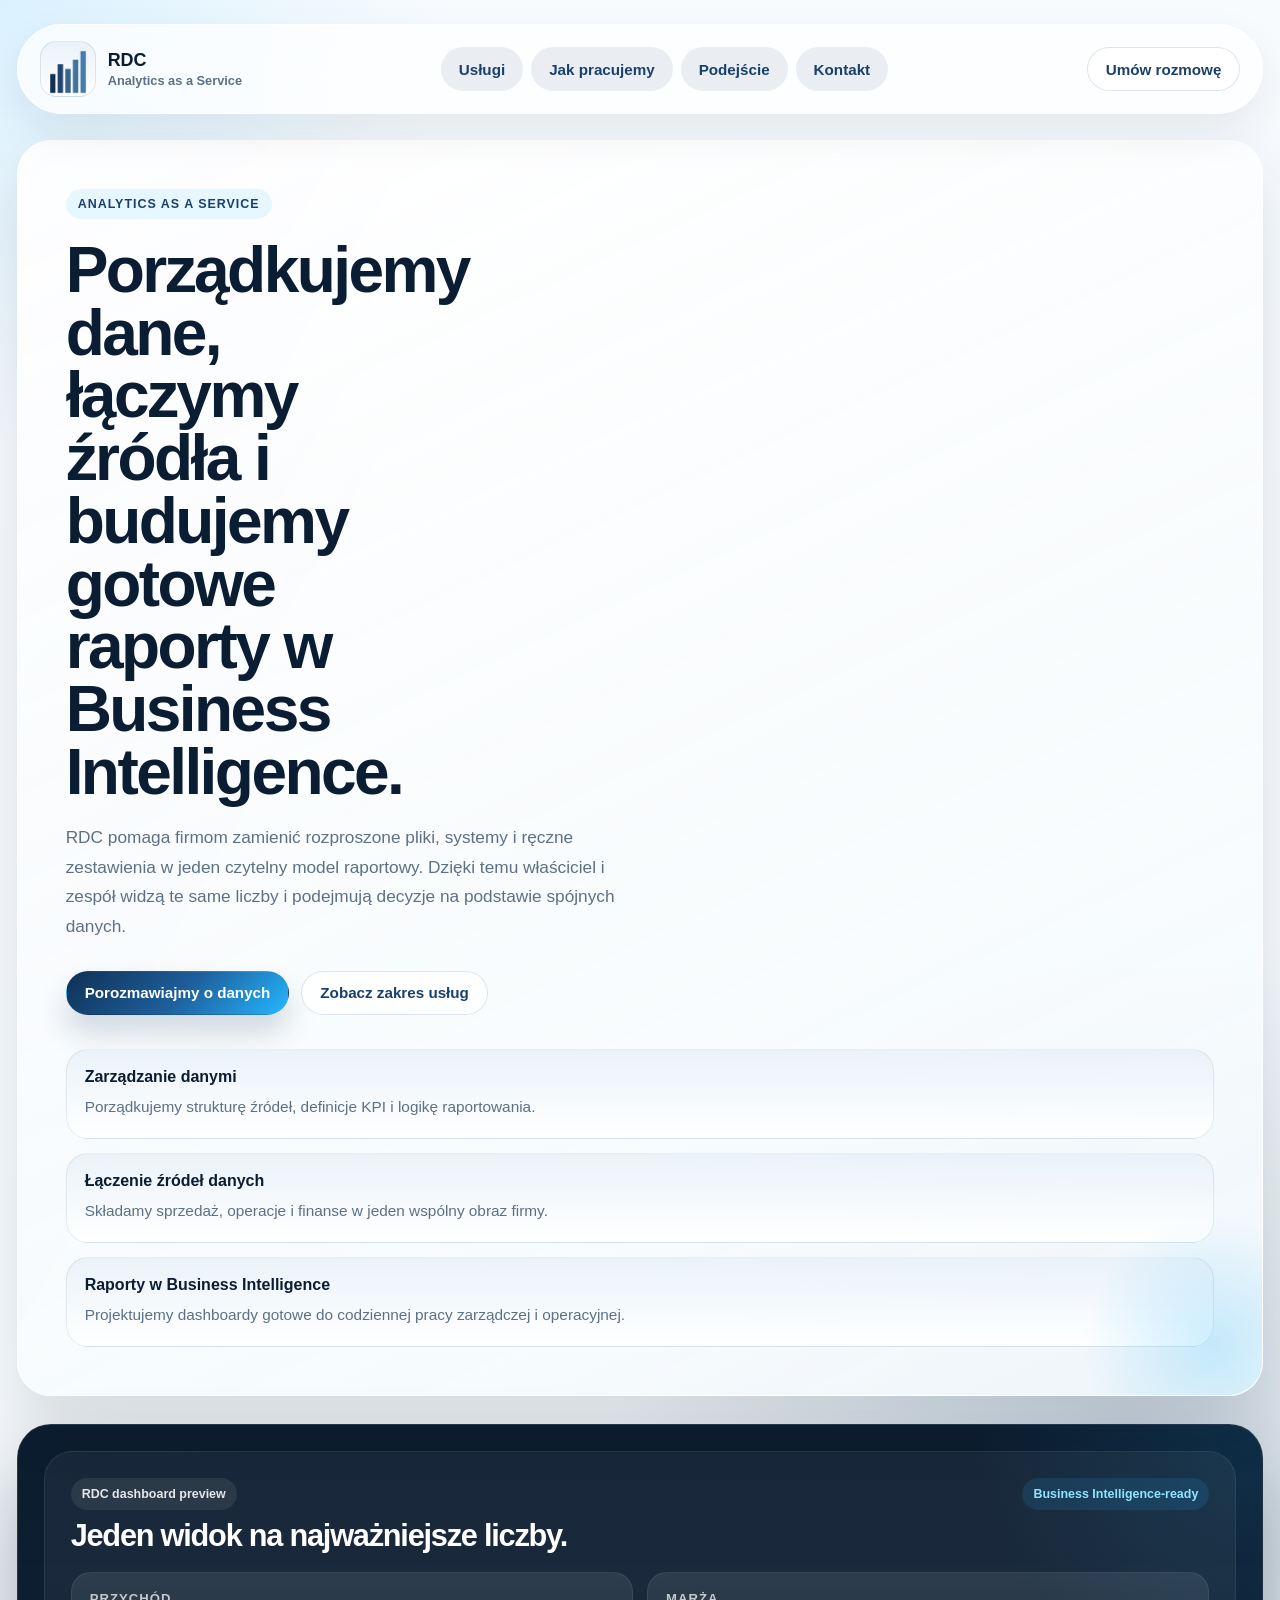
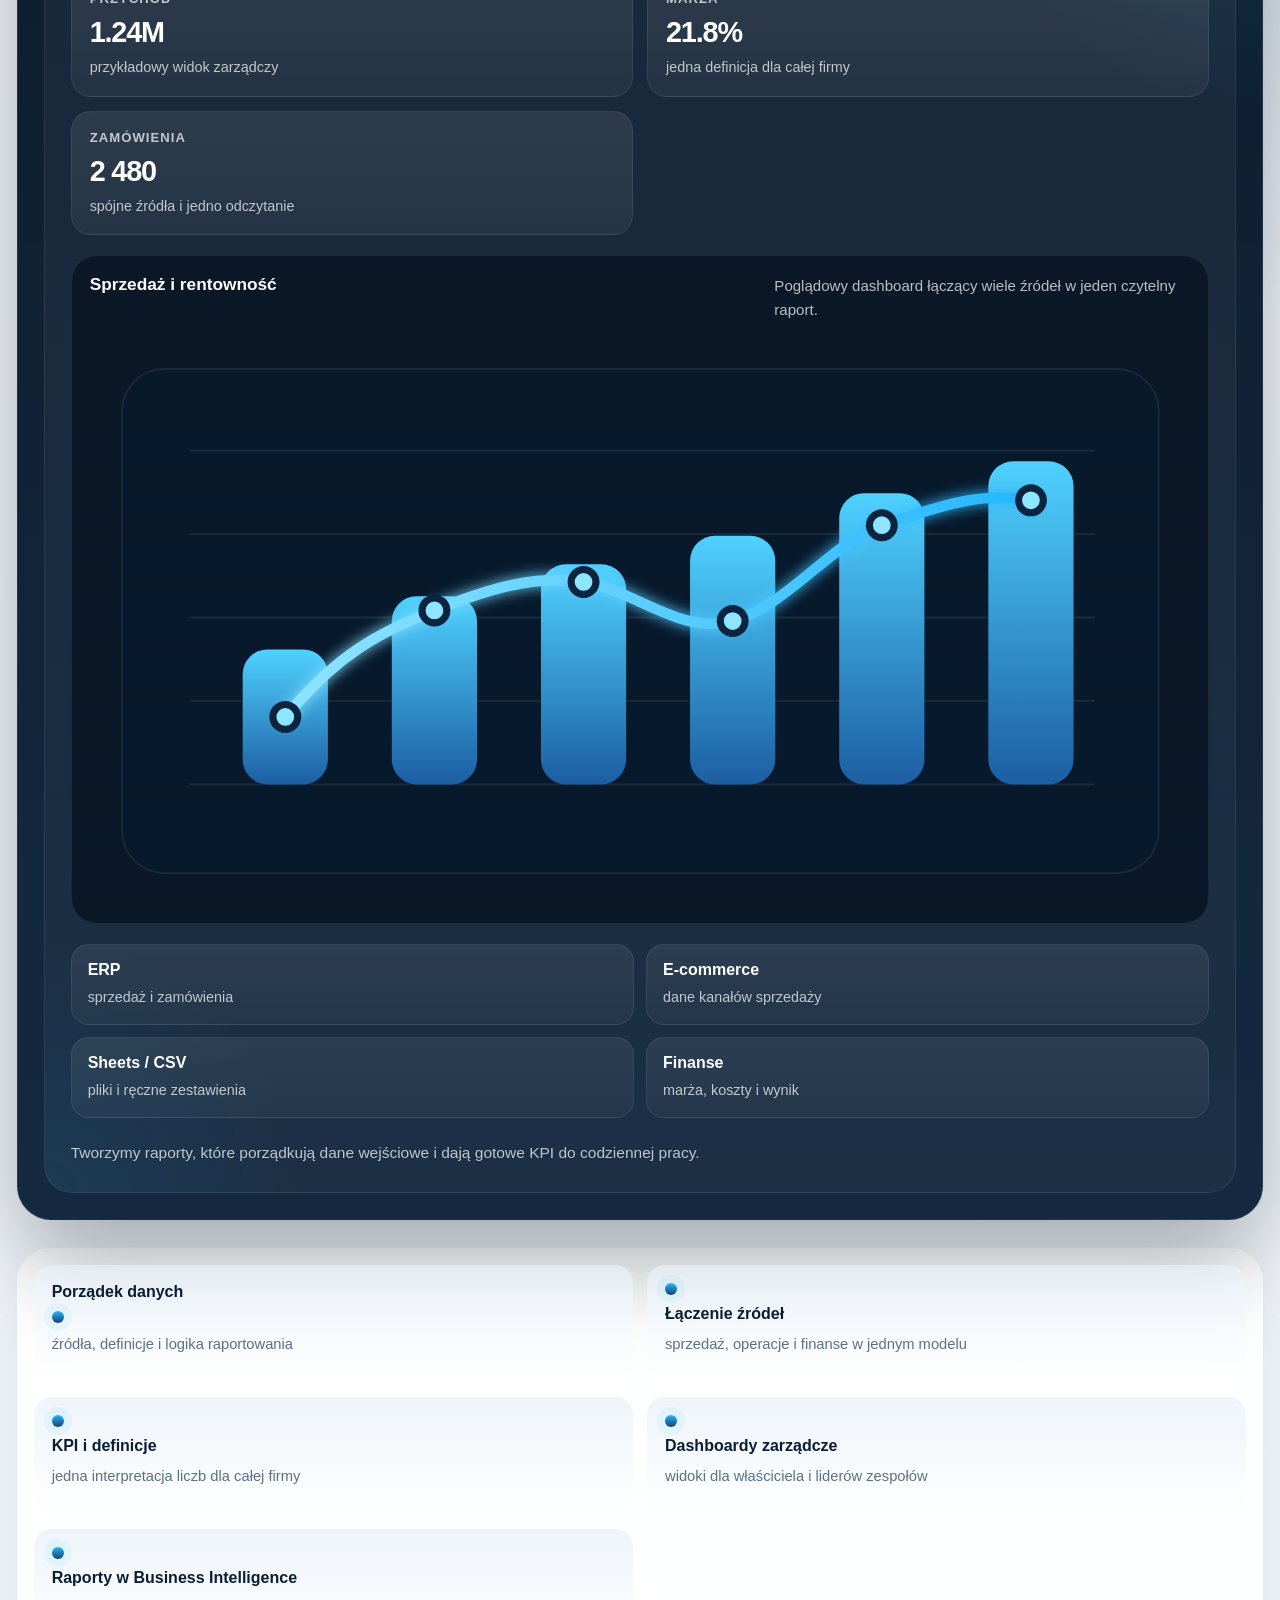
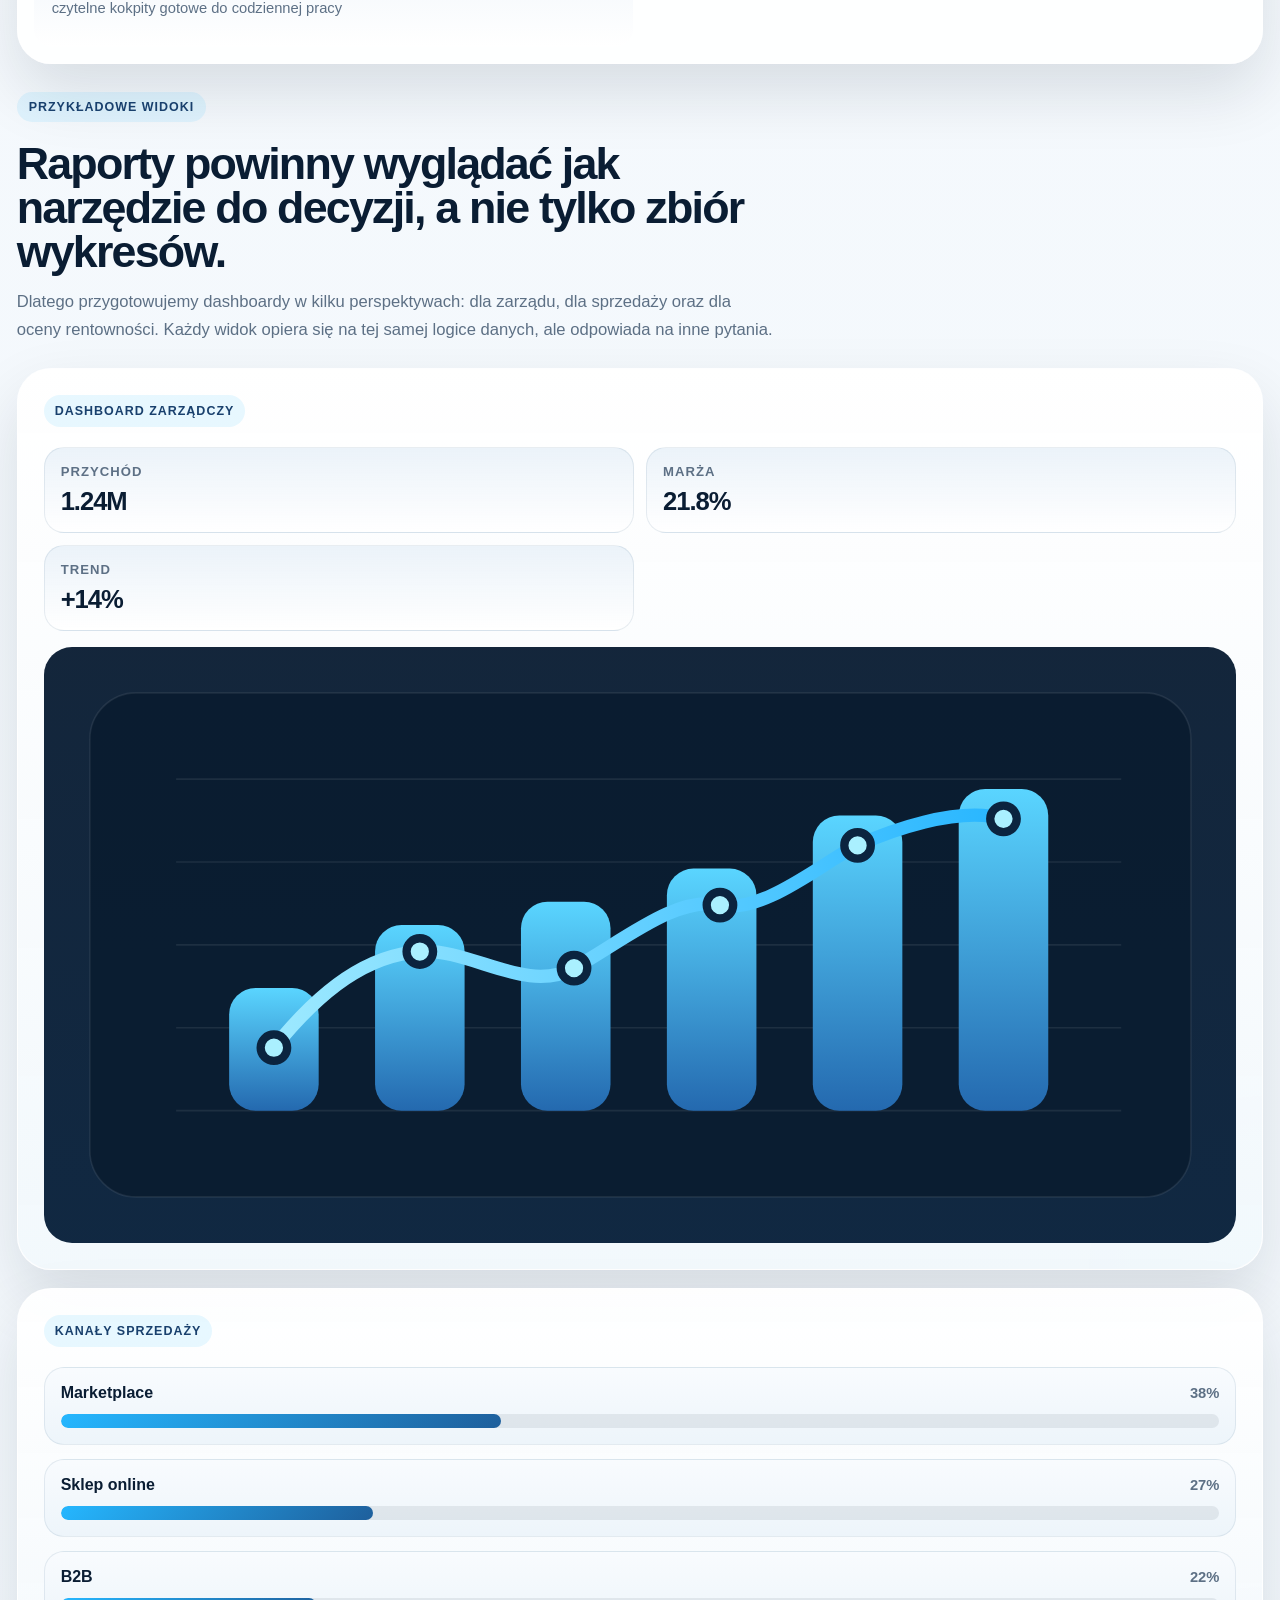
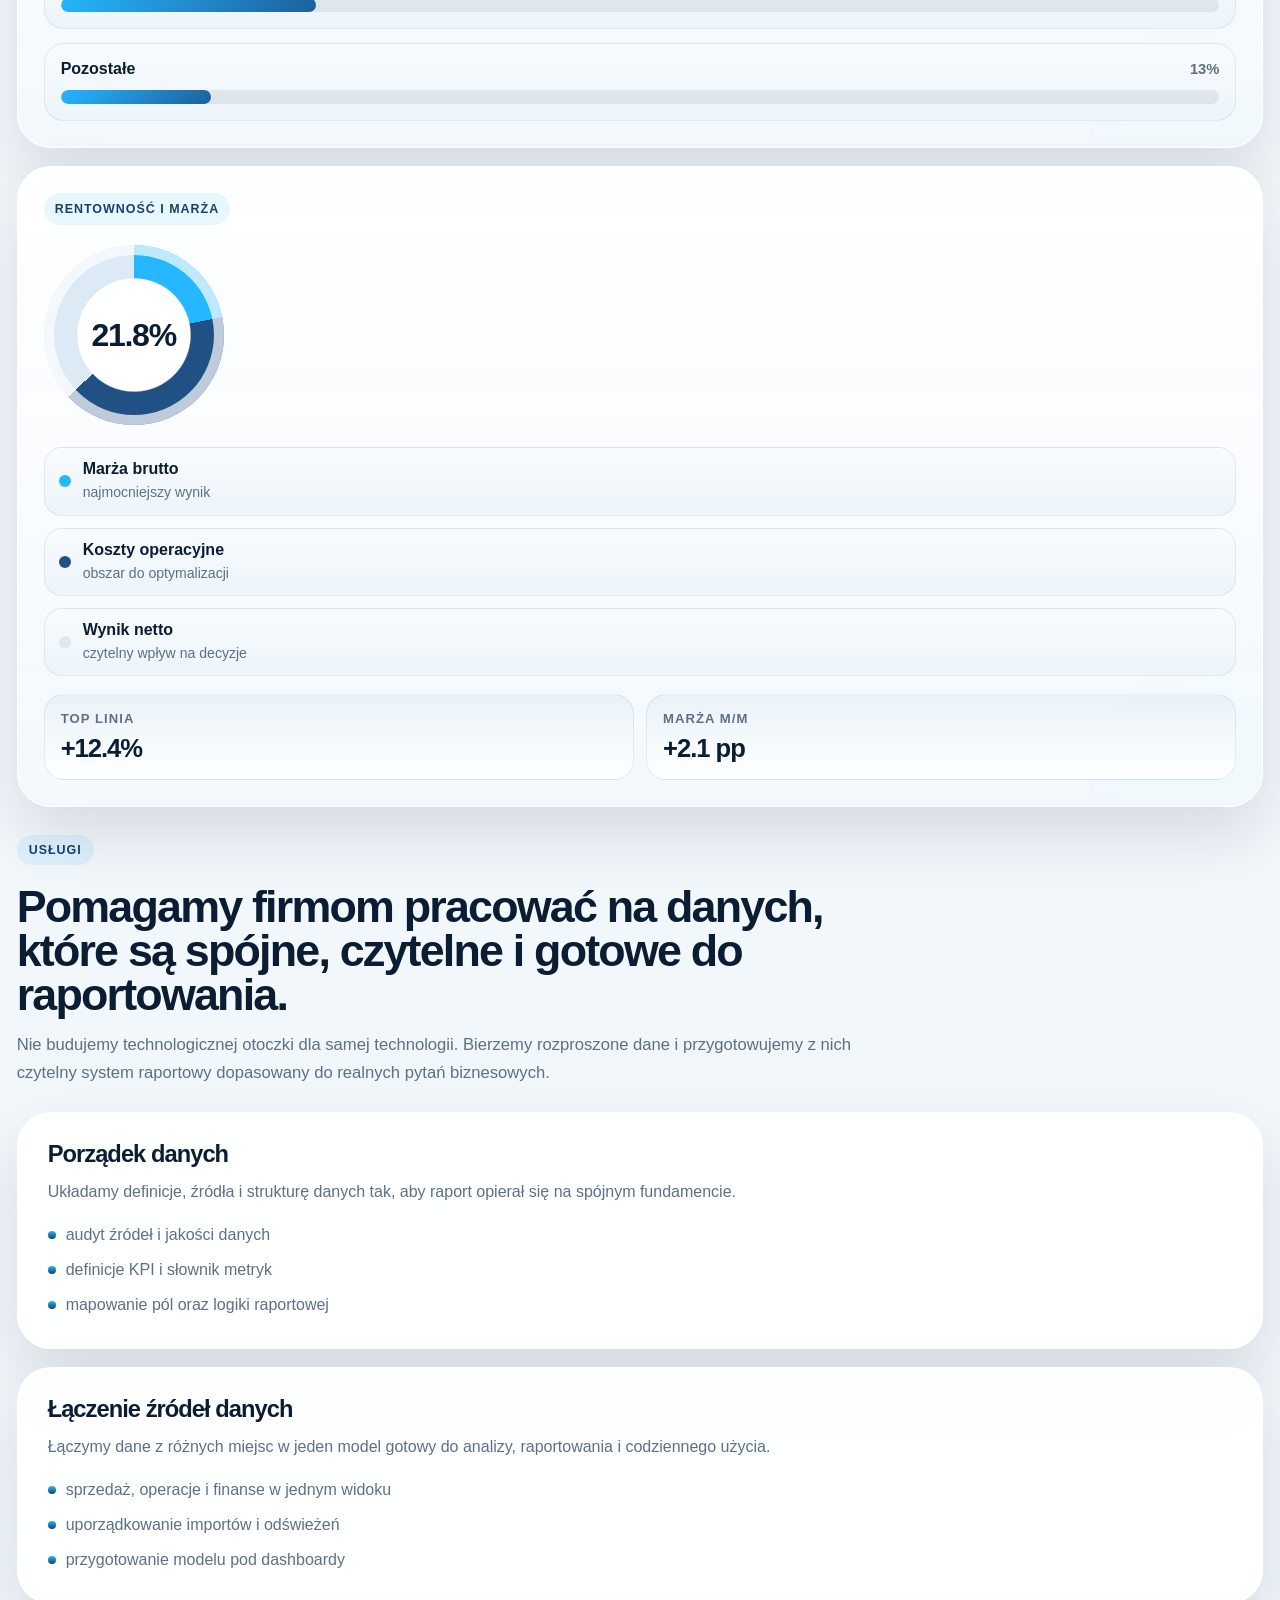
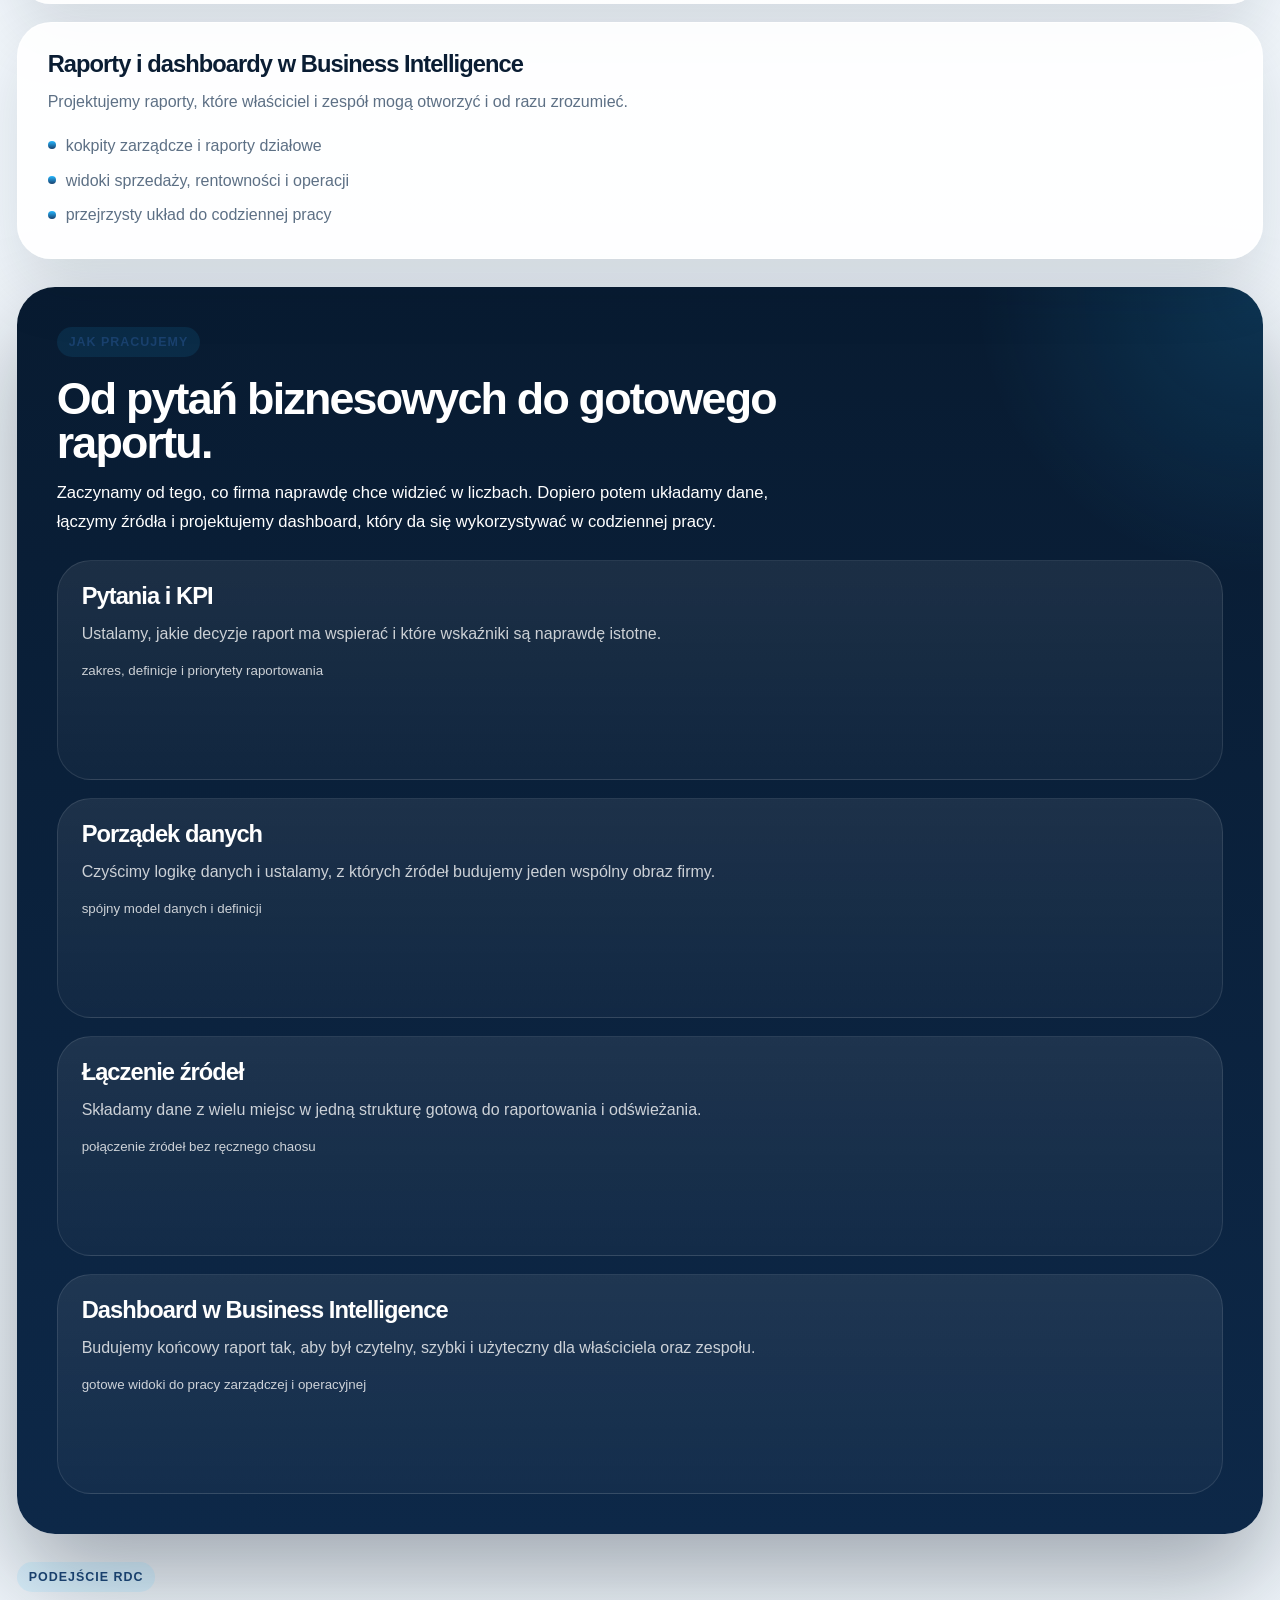
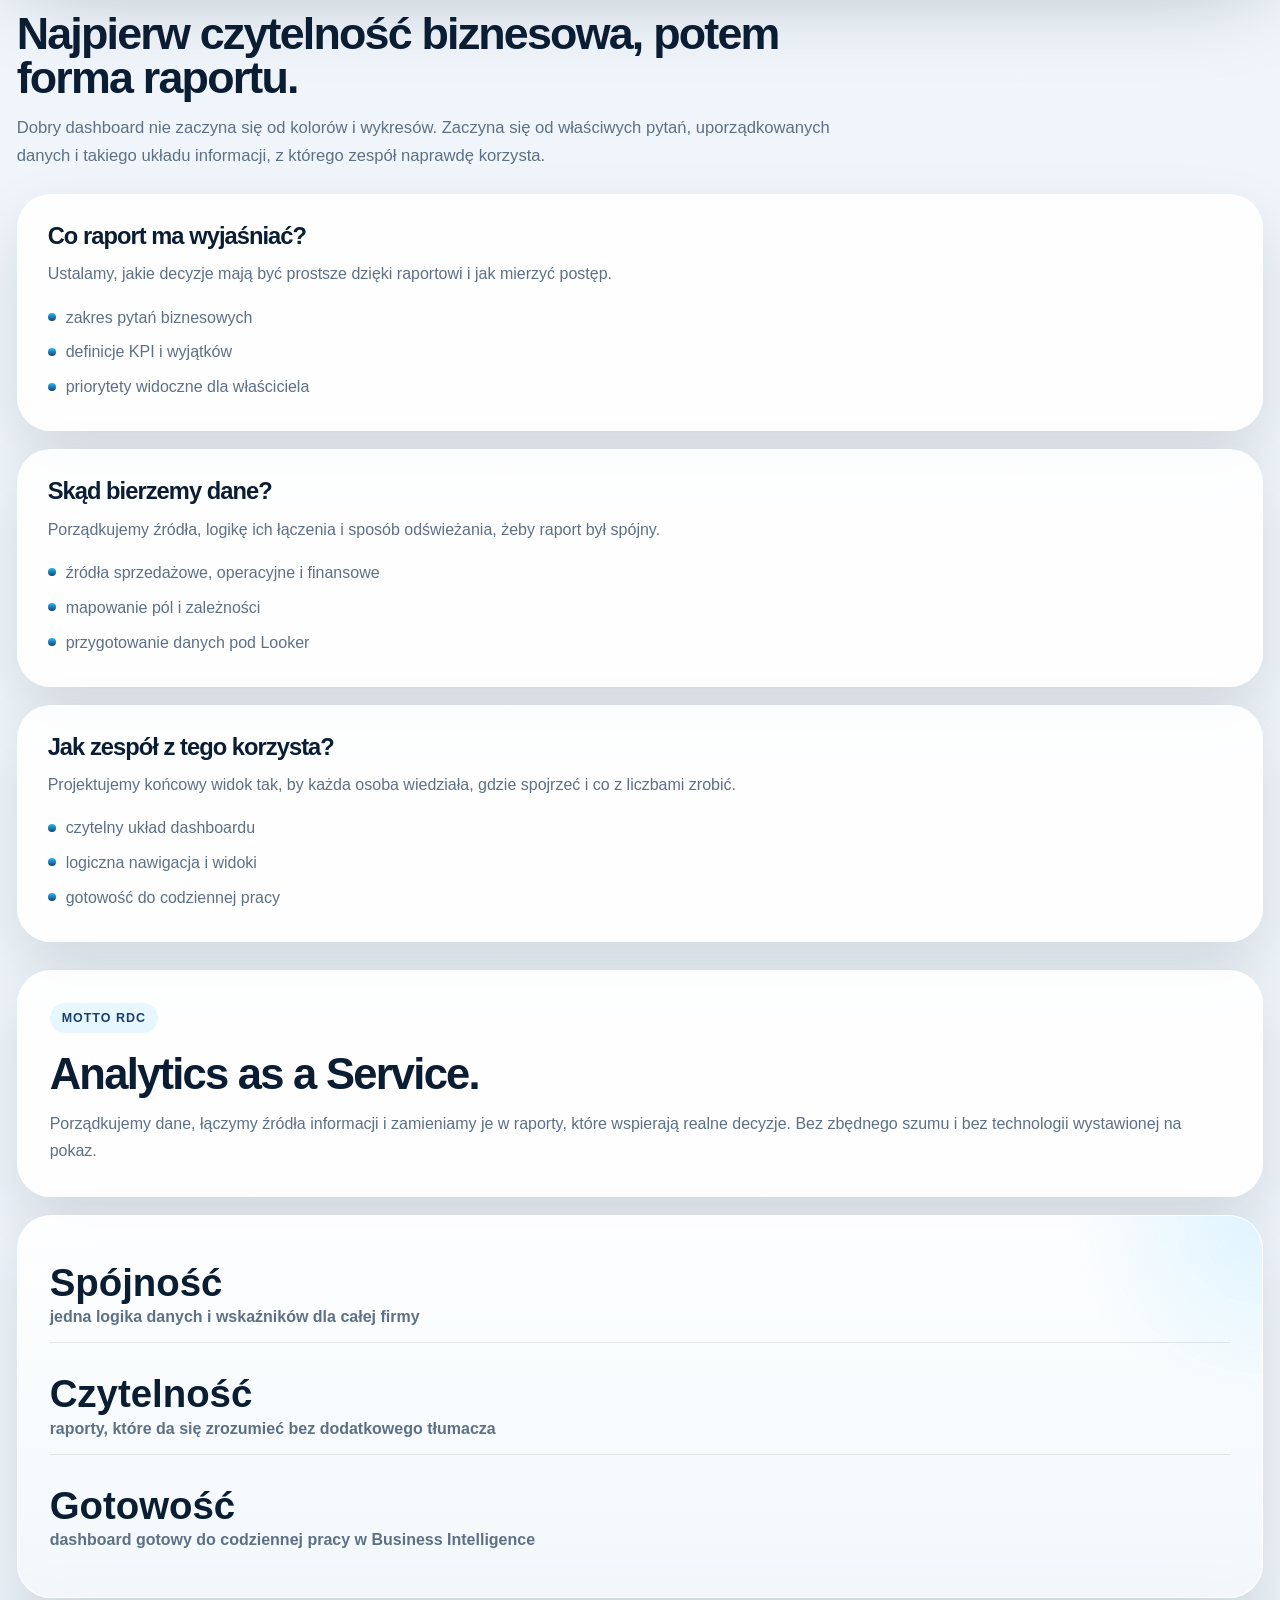
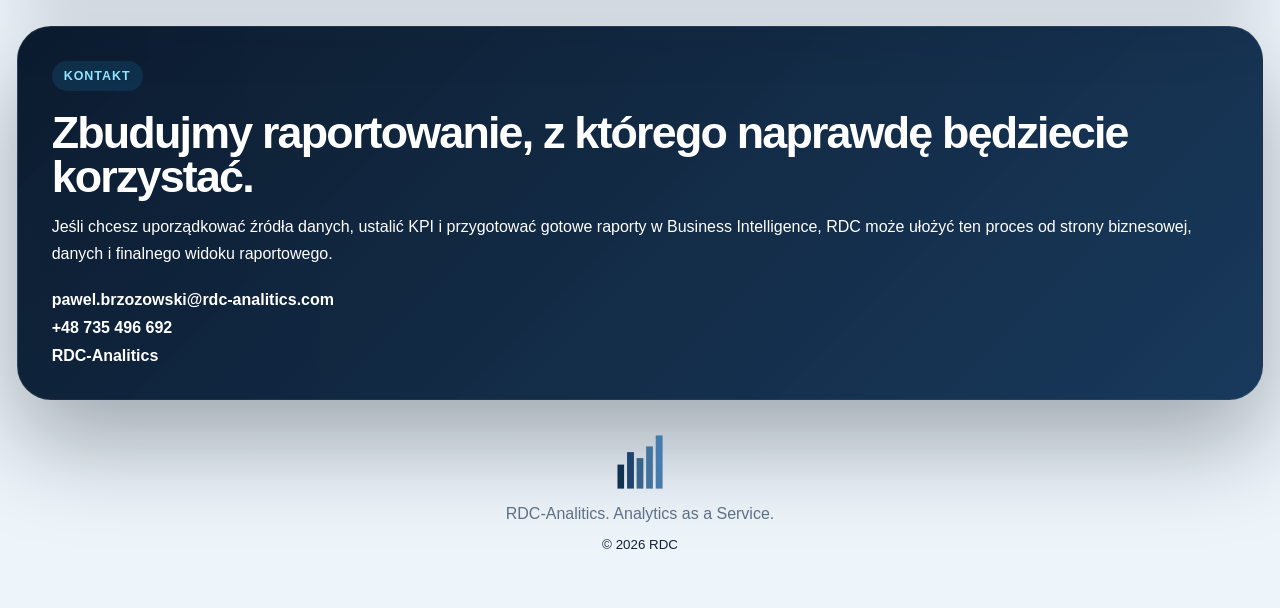
==== index.html @ f051c45c "Update index.html" ====
<!DOCTYPE html>
<html lang="pl">
<head>
  <meta charset="utf-8">
  <meta name="viewport" content="width=device-width, initial-scale=1">
  <title>RDC | Analytics as a Service</title>
  <meta name="description" content="RDC pomaga porządkować dane, łączyć źródła informacji i budować gotowe raporty w Business Intelligence.">
  <link rel="stylesheet" href="assets/styles.css">
</head>
<body>
  <div class="site-shell">
    <header class="topbar">
      <a class="brand" href="#start" aria-label="RDC">
        <span class="brand-mark">
          <img src="assets/rdc-analitics-logo-mark.png" alt="RDC">
        </span>
        <span class="brand-copy">
          <strong>RDC</strong>
          <small>Analytics as a Service</small>
        </span>
      </a>

      <nav class="nav">
        <a href="#uslugi">Usługi</a>
        <a href="#jak-pracujemy">Jak pracujemy</a>
        <a href="#podejscie">Podejście</a>
        <a href="#kontakt">Kontakt</a>
      </nav>

      <a class="button ghost desktop-only" href="mailto:pawel.brzozowski@rdc-analitics.com">Umów rozmowę</a>
    </header>

    <main>
      <section class="hero" id="start">
        <div class="hero-copy">
          <span class="eyebrow">Analytics as a Service</span>
          <h1>Porządkujemy dane, łączymy źródła i budujemy gotowe raporty w Business Intelligence.</h1>
          <p class="hero-lead">
            RDC pomaga firmom zamienić rozproszone pliki, systemy i ręczne zestawienia w jeden czytelny model
            raportowy. Dzięki temu właściciel i zespół widzą te same liczby i podejmują decyzje na podstawie
            spójnych danych.
          </p>

          <div class="hero-actions">
            <a class="button" href="#kontakt">Porozmawiajmy o danych</a>
            <a class="button secondary" href="#uslugi">Zobacz zakres usług</a>
          </div>

          <div class="hero-points">
            <article>
              <strong>Zarządzanie danymi</strong>
              <p>Porządkujemy strukturę źródeł, definicje KPI i logikę raportowania.</p>
            </article>
            <article>
              <strong>Łączenie źródeł danych</strong>
              <p>Składamy sprzedaż, operacje i finanse w jeden wspólny obraz firmy.</p>
            </article>
            <article>
              <strong>Raporty w Business Intelligence</strong>
              <p>Projektujemy dashboardy gotowe do codziennej pracy zarządczej i operacyjnej.</p>
            </article>
          </div>
        </div>

        <aside class="hero-visual" aria-label="Przykładowy dashboard RDC">
          <div class="visual-card">
            <div class="visual-dashboard">
              <div class="dashboard-head">
                <div class="dashboard-title-group">
                  <span class="panel-kicker">RDC dashboard preview</span>
                  <h2>Jeden widok na najważniejsze liczby.</h2>
                </div>
                <span class="panel-status">Business Intelligence-ready</span>
              </div>

              <div class="dashboard-kpis">
                <article class="kpi-card">
                  <span class="kpi-label">Przychód</span>
                  <strong>1.24M</strong>
                  <small>przykładowy widok zarządczy</small>
                </article>
                <article class="kpi-card">
                  <span class="kpi-label">Marża</span>
                  <strong>21.8%</strong>
                  <small>jedna definicja dla całej firmy</small>
                </article>
                <article class="kpi-card">
                  <span class="kpi-label">Zamówienia</span>
                  <strong>2 480</strong>
                  <small>spójne źródła i jedno odczytanie</small>
                </article>
              </div>

              <div class="chart-frame">
                <div class="chart-copy">
                  <strong>Sprzedaż i rentowność</strong>
                  <span>Poglądowy dashboard łączący wiele źródeł w jeden czytelny raport.</span>
                </div>

                <svg class="chart-svg" viewBox="0 0 620 320" role="img" aria-label="Przykładowy wykres trendu i wartości miesięcznych">
                  <defs>
                    <linearGradient id="barGradient" x1="0%" y1="0%" x2="0%" y2="100%">
                      <stop offset="0%" stop-color="#4fd1ff"></stop>
                      <stop offset="100%" stop-color="#1c5ea2"></stop>
                    </linearGradient>
                    <linearGradient id="lineGradient" x1="0%" y1="0%" x2="100%" y2="0%">
                      <stop offset="0%" stop-color="#8fe4ff"></stop>
                      <stop offset="100%" stop-color="#25b7ff"></stop>
                    </linearGradient>
                    <filter id="lineGlow">
                      <feGaussianBlur stdDeviation="4" result="blur"></feGaussianBlur>
                      <feMerge>
                        <feMergeNode in="blur"></feMergeNode>
                        <feMergeNode in="SourceGraphic"></feMergeNode>
                      </feMerge>
                    </filter>
                  </defs>

                  <rect x="18" y="18" width="584" height="284" rx="24" fill="rgba(7,26,46,0.66)" stroke="rgba(255,255,255,0.08)"></rect>

                  <g stroke="rgba(255,255,255,0.08)" stroke-width="1">
                    <line x1="56" y1="252" x2="566" y2="252"></line>
                    <line x1="56" y1="205" x2="566" y2="205"></line>
                    <line x1="56" y1="158" x2="566" y2="158"></line>
                    <line x1="56" y1="111" x2="566" y2="111"></line>
                    <line x1="56" y1="64" x2="566" y2="64"></line>
                  </g>

                  <g fill="url(#barGradient)">
                    <rect x="86" y="176" width="48" height="76" rx="14"></rect>
                    <rect x="170" y="146" width="48" height="106" rx="14"></rect>
                    <rect x="254" y="128" width="48" height="124" rx="14"></rect>
                    <rect x="338" y="112" width="48" height="140" rx="14"></rect>
                    <rect x="422" y="88" width="48" height="164" rx="14"></rect>
                    <rect x="506" y="70" width="48" height="182" rx="14"></rect>
                  </g>

                  <path
                    d="M110 214 C140 178, 164 166, 194 154 S250 134, 278 138 S332 168, 362 160 S420 114, 446 106 S500 86, 530 92"
                    fill="none"
                    stroke="url(#lineGradient)"
                    stroke-width="6"
                    stroke-linecap="round"
                    stroke-linejoin="round"
                    filter="url(#lineGlow)"
                  ></path>

                  <g fill="#8fe4ff" stroke="#0b243f" stroke-width="4">
                    <circle cx="110" cy="214" r="7"></circle>
                    <circle cx="194" cy="154" r="7"></circle>
                    <circle cx="278" cy="138" r="7"></circle>
                    <circle cx="362" cy="160" r="7"></circle>
                    <circle cx="446" cy="106" r="7"></circle>
                    <circle cx="530" cy="92" r="7"></circle>
                  </g>
                </svg>
              </div>

              <div class="source-grid">
                <article class="source-card">
                  <strong>ERP</strong>
                  <span>sprzedaż i zamówienia</span>
                </article>
                <article class="source-card">
                  <strong>E-commerce</strong>
                  <span>dane kanałów sprzedaży</span>
                </article>
                <article class="source-card">
                  <strong>Sheets / CSV</strong>
                  <span>pliki i ręczne zestawienia</span>
                </article>
                <article class="source-card">
                  <strong>Finanse</strong>
                  <span>marża, koszty i wynik</span>
                </article>
              </div>

              <p class="dashboard-note">
                Tworzymy raporty, które porządkują dane wejściowe i dają gotowe KPI do codziennej pracy.
              </p>
            </div>
          </div>
        </aside>
      </section>

      <section class="section trust-strip" aria-label="Obszary działania">
        <article class="strip-item">
          <strong>Porządek danych</strong>
          <span class="strip-badge"></span>
          <small>źródła, definicje i logika raportowania</small>
        </article>
        <article class="strip-item">
          <span class="strip-badge"></span>
          <strong>Łączenie źródeł</strong>
          <small>sprzedaż, operacje i finanse w jednym modelu</small>
        </article>
        <article class="strip-item">
          <span class="strip-badge"></span>
          <strong>KPI i definicje</strong>
          <small>jedna interpretacja liczb dla całej firmy</small>
        </article>
        <article class="strip-item">
          <span class="strip-badge"></span>
          <strong>Dashboardy zarządcze</strong>
          <small>widoki dla właściciela i liderów zespołów</small>
        </article>
        <article class="strip-item">
          <span class="strip-badge"></span>
          <strong>Raporty w Business Intelligence</strong>
          <small>czytelne kokpity gotowe do codziennej pracy</small>
        </article>
      </section>

      <section class="section showcase-section" aria-label="Przykładowe widoki dashboardów">
        <div class="section-heading narrow">
          <span class="eyebrow">Przykładowe widoki</span>
          <h2>Raporty powinny wyglądać jak narzędzie do decyzji, a nie tylko zbiór wykresów.</h2>
          <p>
            Dlatego przygotowujemy dashboardy w kilku perspektywach: dla zarządu, dla sprzedaży oraz dla oceny
            rentowności. Każdy widok opiera się na tej samej logice danych, ale odpowiada na inne pytania.
          </p>
        </div>

        <div class="showcase-grid">
          <article class="showcase-card showcase-card-large">
            <div class="showcase-topline">Dashboard zarządczy</div>
            <div class="showcase-metrics">
              <div class="mini-kpi">
                <span>Przychód</span>
                <strong>1.24M</strong>
              </div>
              <div class="mini-kpi">
                <span>Marża</span>
                <strong>21.8%</strong>
              </div>
              <div class="mini-kpi">
                <span>Trend</span>
                <strong>+14%</strong>
              </div>
            </div>

            <div class="showcase-chart">
              <svg class="showcase-svg" viewBox="0 0 700 340" role="img" aria-label="Przykładowy dashboard zarządczy z wykresem miesięcznym">
                <defs>
                  <linearGradient id="showcaseBarGradient" x1="0%" y1="0%" x2="0%" y2="100%">
                    <stop offset="0%" stop-color="#5ad5ff"></stop>
                    <stop offset="100%" stop-color="#2469af"></stop>
                  </linearGradient>
                  <linearGradient id="showcaseLineGradient" x1="0%" y1="0%" x2="100%" y2="0%">
                    <stop offset="0%" stop-color="#9de9ff"></stop>
                    <stop offset="100%" stop-color="#28b6ff"></stop>
                  </linearGradient>
                </defs>

                <rect x="18" y="18" width="664" height="304" rx="28" fill="rgba(8,26,45,0.78)" stroke="rgba(255,255,255,0.08)"></rect>

                <g stroke="rgba(255,255,255,0.08)" stroke-width="1">
                  <line x1="70" y1="270" x2="640" y2="270"></line>
                  <line x1="70" y1="220" x2="640" y2="220"></line>
                  <line x1="70" y1="170" x2="640" y2="170"></line>
                  <line x1="70" y1="120" x2="640" y2="120"></line>
                  <line x1="70" y1="70" x2="640" y2="70"></line>
                </g>

                <g fill="url(#showcaseBarGradient)">
                  <rect x="102" y="196" width="54" height="74" rx="16"></rect>
                  <rect x="190" y="158" width="54" height="112" rx="16"></rect>
                  <rect x="278" y="144" width="54" height="126" rx="16"></rect>
                  <rect x="366" y="124" width="54" height="146" rx="16"></rect>
                  <rect x="454" y="92" width="54" height="178" rx="16"></rect>
                  <rect x="542" y="76" width="54" height="194" rx="16"></rect>
                </g>

                <path
                  d="M129 232 C158 196, 186 176, 217 174 S281 200, 310 184 S372 140, 398 146 S463 118, 481 110 S541 86, 569 94"
                  fill="none"
                  stroke="url(#showcaseLineGradient)"
                  stroke-width="8"
                  stroke-linecap="round"
                  stroke-linejoin="round"
                ></path>

                <g fill="#aaf0ff" stroke="#0b243f" stroke-width="5">
                  <circle cx="129" cy="232" r="8"></circle>
                  <circle cx="217" cy="174" r="8"></circle>
                  <circle cx="310" cy="184" r="8"></circle>
                  <circle cx="398" cy="146" r="8"></circle>
                  <circle cx="481" cy="110" r="8"></circle>
                  <circle cx="569" cy="94" r="8"></circle>
                </g>
              </svg>
            </div>
          </article>

          <article class="showcase-card showcase-card-sales">
            <div class="showcase-topline">Kanały sprzedaży</div>
            <div class="channel-stack">
              <div class="channel-row">
                <div class="channel-head">
                  <strong>Marketplace</strong>
                  <span>38%</span>
                </div>
                <div class="channel-bar"><span style="width: 38%"></span></div>
              </div>
              <div class="channel-row">
                <div class="channel-head">
                  <strong>Sklep online</strong>
                  <span>27%</span>
                </div>
                <div class="channel-bar"><span style="width: 27%"></span></div>
              </div>
              <div class="channel-row">
                <div class="channel-head">
                  <strong>B2B</strong>
                  <span>22%</span>
                </div>
                <div class="channel-bar"><span style="width: 22%"></span></div>
              </div>
              <div class="channel-row">
                <div class="channel-head">
                  <strong>Pozostałe</strong>
                  <span>13%</span>
                </div>
                <div class="channel-bar"><span style="width: 13%"></span></div>
              </div>
            </div>
          </article>

          <article class="showcase-card showcase-card-margin">
            <div class="showcase-topline">Rentowność i marża</div>
            <div class="donut-wrap">
              <div class="donut-chart">
                <span>21.8%</span>
              </div>

              <div class="donut-legend">
                <div class="legend-row">
                  <span class="legend-swatch swatch-cyan"></span>
                  <strong>Marża brutto</strong>
                  <small>najmocniejszy wynik</small>
                </div>
                <div class="legend-row">
                  <span class="legend-swatch swatch-blue"></span>
                  <strong>Koszty operacyjne</strong>
                  <small>obszar do optymalizacji</small>
                </div>
                <div class="legend-row">
                  <span class="legend-swatch swatch-ice"></span>
                  <strong>Wynik netto</strong>
                  <small>czytelny wpływ na decyzje</small>
                </div>
              </div>
            </div>

            <div class="margin-grid">
              <div class="margin-chip">
                <span>Top linia</span>
                <strong>+12.4%</strong>
              </div>
              <div class="margin-chip">
                <span>Marża m/m</span>
                <strong>+2.1 pp</strong>
              </div>
            </div>
          </article>
        </div>
      </section>

      <section class="section" id="uslugi">
        <div class="section-heading">
          <span class="eyebrow">Usługi</span>
          <h2>Pomagamy firmom pracować na danych, które są spójne, czytelne i gotowe do raportowania.</h2>
          <p>
            Nie budujemy technologicznej otoczki dla samej technologii. Bierzemy rozproszone dane i przygotowujemy
            z nich czytelny system raportowy dopasowany do realnych pytań biznesowych.
          </p>
        </div>

        <div class="service-grid">
          <article class="service-card">
            <h3>Porządek danych</h3>
            <p>Układamy definicje, źródła i strukturę danych tak, aby raport opierał się na spójnym fundamencie.</p>
            <ul>
              <li>audyt źródeł i jakości danych</li>
              <li>definicje KPI i słownik metryk</li>
              <li>mapowanie pól oraz logiki raportowej</li>
            </ul>
          </article>

          <article class="service-card">
            <h3>Łączenie źródeł danych</h3>
            <p>Łączymy dane z różnych miejsc w jeden model gotowy do analizy, raportowania i codziennego użycia.</p>
            <ul>
              <li>sprzedaż, operacje i finanse w jednym widoku</li>
              <li>uporządkowanie importów i odświeżeń</li>
              <li>przygotowanie modelu pod dashboardy</li>
            </ul>
          </article>

          <article class="service-card">
            <h3>Raporty i dashboardy w Business Intelligence</h3>
            <p>Projektujemy raporty, które właściciel i zespół mogą otworzyć i od razu zrozumieć.</p>
            <ul>
              <li>kokpity zarządcze i raporty działowe</li>
              <li>widoki sprzedaży, rentowności i operacji</li>
              <li>przejrzysty układ do codziennej pracy</li>
            </ul>
          </article>
        </div>
      </section>

      <section class="section section-dark" id="jak-pracujemy">
        <div class="section-heading narrow light">
          <span class="eyebrow">Jak pracujemy</span>
          <h2>Od pytań biznesowych do gotowego raportu.</h2>
          <p>
            Zaczynamy od tego, co firma naprawdę chce widzieć w liczbach. Dopiero potem układamy dane, łączymy
            źródła i projektujemy dashboard, który da się wykorzystywać w codziennej pracy.
          </p>
        </div>

        <div class="layers-grid">
          <article class="layer-card">
            <h3>Pytania i KPI</h3>
            <p>Ustalamy, jakie decyzje raport ma wspierać i które wskaźniki są naprawdę istotne.</p>
            <small>zakres, definicje i priorytety raportowania</small>
          </article>
          <article class="layer-card">
            <h3>Porządek danych</h3>
            <p>Czyścimy logikę danych i ustalamy, z których źródeł budujemy jeden wspólny obraz firmy.</p>
            <small>spójny model danych i definicji</small>
          </article>
          <article class="layer-card">
            <h3>Łączenie źródeł</h3>
            <p>Składamy dane z wielu miejsc w jedną strukturę gotową do raportowania i odświeżania.</p>
            <small>połączenie źródeł bez ręcznego chaosu</small>
          </article>
          <article class="layer-card">
            <h3>Dashboard w Business Intelligence</h3>
            <p>Budujemy końcowy raport tak, aby był czytelny, szybki i użyteczny dla właściciela oraz zespołu.</p>
            <small>gotowe widoki do pracy zarządczej i operacyjnej</small>
          </article>
        </div>
      </section>

      <section class="section" id="podejscie">
        <div class="section-heading">
          <span class="eyebrow">Podejście RDC</span>
          <h2>Najpierw czytelność biznesowa, potem forma raportu.</h2>
          <p>
            Dobry dashboard nie zaczyna się od kolorów i wykresów. Zaczyna się od właściwych pytań, uporządkowanych
            danych i takiego układu informacji, z którego zespół naprawdę korzysta.
          </p>
        </div>

        <div class="process-grid">
          <article class="process-card">
            <h3>Co raport ma wyjaśniać?</h3>
            <p>Ustalamy, jakie decyzje mają być prostsze dzięki raportowi i jak mierzyć postęp.</p>
            <ul class="check-list">
              <li>zakres pytań biznesowych</li>
              <li>definicje KPI i wyjątków</li>
              <li>priorytety widoczne dla właściciela</li>
            </ul>
          </article>

          <article class="process-card">
            <h3>Skąd bierzemy dane?</h3>
            <p>Porządkujemy źródła, logikę ich łączenia i sposób odświeżania, żeby raport był spójny.</p>
            <ul class="check-list">
              <li>źródła sprzedażowe, operacyjne i finansowe</li>
              <li>mapowanie pól i zależności</li>
              <li>przygotowanie danych pod Looker</li>
            </ul>
          </article>

          <article class="process-card">
            <h3>Jak zespół z tego korzysta?</h3>
            <p>Projektujemy końcowy widok tak, by każda osoba wiedziała, gdzie spojrzeć i co z liczbami zrobić.</p>
            <ul class="check-list">
              <li>czytelny układ dashboardu</li>
              <li>logiczna nawigacja i widoki</li>
              <li>gotowość do codziennej pracy</li>
            </ul>
          </article>
        </div>
      </section>

      <section class="section insights-section">
        <div class="insight-card quote-card">
          <span class="eyebrow">Motto RDC</span>
          <h2>Analytics as a Service.</h2>
          <p>
            Porządkujemy dane, łączymy źródła informacji i zamieniamy je w raporty, które wspierają realne decyzje.
            Bez zbędnego szumu i bez technologii wystawionej na pokaz.
          </p>
        </div>

        <div class="insight-card metrics-card">
          <div class="metric">
            <strong>Spójność</strong>
            <span>jedna logika danych i wskaźników dla całej firmy</span>
          </div>
          <div class="metric">
            <strong>Czytelność</strong>
            <span>raporty, które da się zrozumieć bez dodatkowego tłumacza</span>
          </div>
          <div class="metric">
            <strong>Gotowość</strong>
            <span>dashboard gotowy do codziennej pracy w Business Intelligence</span>
          </div>
        </div>
      </section>

      <section class="section contact-section" id="kontakt">
        <div class="contact-card">
          <div class="contact-copy">
            <span class="eyebrow">Kontakt</span>
            <h2>Zbudujmy raportowanie, z którego naprawdę będziecie korzystać.</h2>
            <p>
              Jeśli chcesz uporządkować źródła danych, ustalić KPI i przygotować gotowe raporty w Business Intelligence,
              RDC może ułożyć ten proces od strony biznesowej, danych i finalnego widoku raportowego.
            </p>
          </div>

          <div class="contact-meta">
            <a href="mailto:pawel.brzozowski@rdc-analitics.com">pawel.brzozowski@rdc-analitics.com</a>
            <a href="tel:+48735496692">+48 735 496 692</a>
            <span>RDC-Analitics</span>
          </div>
        </div>
      </section>
    </main>

    <footer class="footer">
      <img src="assets/rdc-analitics-logo-mark.png" alt="RDC sygnet">
      <p>RDC-Analitics. Analytics as a Service.</p>
      <small>&copy; <span id="year"></span> RDC</small>
    </footer>
  </div>

  <script src="assets/app.js"></script>
</body>
</html>
---- assets/styles.css ----
:root {
  --navy-980: #071524;
  --navy-950: #0a1d33;
  --navy-900: #102946;
  --navy-800: #19406d;
  --steel-600: #5f7f9f;
  --steel-500: #7f9cbc;
  --cyan-500: #25b7ff;
  --cyan-400: #72d7ff;
  --ice-100: #f7fbfe;
  --ice-200: #e7f0f8;
  --paper: #f4f8fc;
  --white: #ffffff;
  --ink: #112236;
  --muted: #5d7085;
  --line: rgba(17, 34, 54, 0.1);
  --line-light: rgba(255, 255, 255, 0.1);
  --shadow-soft: 0 28px 64px rgba(8, 24, 43, 0.12);
  --shadow-deep: 0 42px 96px rgba(6, 18, 32, 0.34);
  --radius-xl: 34px;
  --radius-lg: 26px;
  --radius-md: 20px;
  --content-max: 1880px;
}

* {
  box-sizing: border-box;
}

html {
  scroll-behavior: smooth;
}

body {
  margin: 0;
  color: var(--ink);
  font-family: "Aptos", "Segoe UI", "Trebuchet MS", sans-serif;
  background:
    radial-gradient(circle at top left, rgba(37, 183, 255, 0.14), transparent 28rem),
    radial-gradient(circle at 88% 14%, rgba(25, 64, 109, 0.18), transparent 32rem),
    linear-gradient(180deg, #f8fbfe 0%, #edf4fa 100%);
}

img {
  display: block;
  max-width: 100%;
}

a {
  color: inherit;
  text-decoration: none;
}

h1,
h2,
h3 {
  margin: 0;
  font-family: "Bahnschrift", "Aptos Display", "Segoe UI Variable Display", sans-serif;
  letter-spacing: -0.04em;
  line-height: 0.98;
}

p {
  margin: 0;
  color: var(--muted);
  line-height: 1.7;
}

.site-shell {
  width: min(calc(100% - clamp(24px, 2.6vw, 84px)), var(--content-max));
  margin: 0 auto;
  padding: 24px 0 56px;
}

.topbar {
  position: sticky;
  top: 16px;
  z-index: 40;
  display: flex;
  align-items: center;
  justify-content: space-between;
  gap: 18px;
  margin-bottom: 26px;
  padding: 16px 22px;
  border: 1px solid rgba(255, 255, 255, 0.86);
  border-radius: 999px;
  background: rgba(255, 255, 255, 0.74);
  backdrop-filter: blur(20px);
  box-shadow: 0 18px 44px rgba(8, 24, 43, 0.08);
}

.brand {
  display: inline-flex;
  align-items: center;
  gap: 12px;
  min-width: 0;
}

.brand-mark {
  display: grid;
  place-items: center;
  width: 56px;
  height: 56px;
  flex: 0 0 56px;
  padding: 8px;
  border-radius: 16px;
  background: linear-gradient(180deg, rgba(231, 240, 248, 0.86), rgba(255, 255, 255, 0.98));
  border: 1px solid rgba(95, 127, 159, 0.18);
}

.brand-mark img {
  width: 100%;
  height: 100%;
  object-fit: contain;
}

.brand-copy {
  display: flex;
  flex-direction: column;
  gap: 2px;
}

.brand-copy strong {
  font-size: 1.12rem;
  color: var(--navy-950);
}

.brand-copy small {
  color: var(--muted);
  font-size: 0.8rem;
  font-weight: 700;
}

.nav {
  display: flex;
  flex-wrap: wrap;
  align-items: center;
  justify-content: center;
  gap: 8px;
}

.nav a,
.button {
  display: inline-flex;
  align-items: center;
  justify-content: center;
  min-height: 44px;
  padding: 11px 18px;
  border-radius: 999px;
  font-size: 0.95rem;
  font-weight: 700;
  transition: transform 160ms ease, background 160ms ease, border-color 160ms ease, box-shadow 160ms ease;
}

.nav a {
  color: var(--navy-800);
  background: rgba(95, 127, 159, 0.12);
}

.nav a:hover,
.button:hover {
  transform: translateY(-1px);
}

.button {
  border: 1px solid transparent;
  color: var(--white);
  background: linear-gradient(135deg, #0f3155 0%, #1e5f9c 52%, #25b7ff 100%);
  box-shadow: 0 18px 30px rgba(20, 54, 93, 0.18);
}

.button.secondary,
.button.ghost {
  color: var(--navy-800);
  background: rgba(255, 255, 255, 0.86);
  border-color: rgba(95, 127, 159, 0.2);
  box-shadow: none;
}

.desktop-only {
  display: inline-flex;
}

.hero {
  display: grid;
  grid-template-columns: minmax(0, 1.02fr) minmax(540px, 0.98fr);
  gap: 28px;
  align-items: stretch;
}

.hero-copy,
.visual-card,
.service-card,
.showcase-card,
.layer-card,
.process-card,
.insight-card,
.contact-card,
.trust-strip {
  border-radius: var(--radius-xl);
}

.hero-copy {
  position: relative;
  overflow: hidden;
  min-height: 760px;
  padding: 48px;
  background:
    linear-gradient(155deg, rgba(255, 255, 255, 0.96), rgba(243, 249, 252, 0.88)),
    linear-gradient(120deg, rgba(37, 183, 255, 0.06), transparent 55%);
  border: 1px solid rgba(255, 255, 255, 0.94);
  box-shadow: var(--shadow-soft);
}

.hero-copy::after {
  content: "";
  position: absolute;
  right: -80px;
  bottom: -80px;
  width: 260px;
  height: 260px;
  border-radius: 50%;
  background: radial-gradient(circle, rgba(37, 183, 255, 0.22), transparent 70%);
  pointer-events: none;
}

.eyebrow {
  display: inline-flex;
  align-items: center;
  gap: 8px;
  margin-bottom: 20px;
  padding: 8px 12px;
  border-radius: 999px;
  color: var(--navy-800);
  font-size: 0.78rem;
  font-weight: 800;
  letter-spacing: 0.08em;
  text-transform: uppercase;
  background: rgba(37, 183, 255, 0.1);
}

.hero h1 {
  max-width: 11ch;
  font-size: clamp(3.1rem, 5vw, 6rem);
  color: var(--navy-950);
}

.hero-lead {
  max-width: 60ch;
  margin-top: 20px;
  font-size: 1.08rem;
}

.hero-actions {
  display: flex;
  flex-wrap: wrap;
  gap: 12px;
  margin-top: 30px;
}

.hero-points {
  display: grid;
  grid-template-columns: repeat(3, minmax(0, 1fr));
  gap: 14px;
  margin-top: 34px;
}

.hero-points article {
  padding: 18px;
  border-radius: 22px;
  background: linear-gradient(180deg, rgba(231, 240, 248, 0.8), rgba(255, 255, 255, 0.96));
  border: 1px solid rgba(95, 127, 159, 0.14);
}

.hero-points strong,
.service-card h3,
.layer-card h3,
.process-card h3,
.section-heading h2,
.quote-card h2,
.contact-card h2,
.dashboard-head h2 {
  color: var(--navy-950);
}

.hero-points strong {
  display: block;
  margin-bottom: 8px;
  font-size: 1rem;
}

.hero-points p {
  font-size: 0.96rem;
}

.hero-visual {
  min-width: 0;
}

.visual-card {
  min-height: 760px;
  padding: 26px;
  background:
    radial-gradient(circle at top right, rgba(37, 183, 255, 0.12), transparent 18rem),
    linear-gradient(180deg, rgba(8, 24, 43, 0.98), rgba(11, 33, 57, 0.96));
  border: 1px solid rgba(255, 255, 255, 0.08);
  box-shadow: var(--shadow-deep);
}

.visual-dashboard {
  display: flex;
  flex-direction: column;
  gap: 20px;
  min-height: 100%;
  padding: 26px;
  border-radius: 28px;
  background:
    linear-gradient(180deg, rgba(255, 255, 255, 0.05), rgba(255, 255, 255, 0.03)),
    radial-gradient(circle at bottom left, rgba(37, 183, 255, 0.08), transparent 16rem);
  border: 1px solid rgba(255, 255, 255, 0.08);
}

.dashboard-head {
  display: flex;
  align-items: flex-start;
  justify-content: space-between;
  gap: 18px;
}

.dashboard-title-group {
  max-width: 34rem;
}

.dashboard-head h2 {
  margin-top: 10px;
  color: var(--white);
  font-size: clamp(1.8rem, 2.4vw, 2.8rem);
  line-height: 1.02;
}

.panel-kicker,
.panel-status {
  display: inline-flex;
  align-items: center;
  min-height: 32px;
  padding: 7px 11px;
  border-radius: 999px;
  font-size: 0.78rem;
  font-weight: 700;
}

.panel-kicker {
  color: rgba(255, 255, 255, 0.88);
  background: rgba(255, 255, 255, 0.08);
}

.panel-status {
  color: #8fe4ff;
  background: rgba(37, 183, 255, 0.12);
}

.dashboard-kpis {
  display: grid;
  grid-template-columns: repeat(3, minmax(0, 1fr));
  gap: 14px;
}

.kpi-card {
  padding: 18px;
  border-radius: 20px;
  background: linear-gradient(180deg, rgba(255, 255, 255, 0.09), rgba(255, 255, 255, 0.05));
  border: 1px solid rgba(255, 255, 255, 0.08);
}

.kpi-label,
.kpi-card small,
.chart-copy span,
.source-card span,
.dashboard-note {
  color: rgba(255, 255, 255, 0.72);
}

.kpi-label {
  display: block;
  margin-bottom: 10px;
  font-size: 0.82rem;
  font-weight: 700;
  text-transform: uppercase;
  letter-spacing: 0.08em;
}

.kpi-card strong {
  display: block;
  color: var(--white);
  font-family: "Bahnschrift", "Aptos Display", "Segoe UI Variable Display", sans-serif;
  font-size: clamp(1.8rem, 2vw, 2.6rem);
  letter-spacing: -0.04em;
}

.kpi-card small {
  display: block;
  margin-top: 8px;
  font-size: 0.9rem;
  line-height: 1.45;
}

.chart-frame {
  padding: 18px;
  border-radius: 26px;
  background: linear-gradient(180deg, rgba(6, 17, 31, 0.72), rgba(9, 22, 38, 0.92));
  border: 1px solid rgba(255, 255, 255, 0.08);
}

.chart-copy {
  display: flex;
  align-items: flex-start;
  justify-content: space-between;
  gap: 12px;
  margin-bottom: 16px;
}

.chart-copy strong {
  color: var(--white);
  font-size: 1.08rem;
}

.chart-copy span {
  max-width: 26rem;
  font-size: 0.94rem;
  line-height: 1.55;
}

.chart-svg {
  width: 100%;
  height: auto;
  display: block;
}

.source-grid {
  display: grid;
  grid-template-columns: repeat(4, minmax(0, 1fr));
  gap: 12px;
}

.source-card {
  padding: 16px;
  border-radius: 18px;
  background: linear-gradient(180deg, rgba(255, 255, 255, 0.08), rgba(255, 255, 255, 0.04));
  border: 1px solid rgba(255, 255, 255, 0.08);
}

.source-card strong {
  display: block;
  margin-bottom: 8px;
  color: var(--white);
  font-size: 1rem;
}

.source-card span {
  font-size: 0.9rem;
  line-height: 1.45;
}

.dashboard-note {
  margin-top: auto;
  padding-top: 2px;
  font-size: 0.97rem;
}

.section {
  margin-top: 28px;
}

.trust-strip {
  display: grid;
  grid-template-columns: repeat(auto-fit, minmax(220px, 1fr));
  gap: 14px;
  max-width: 1640px;
  margin-inline: auto;
  padding: 16px;
  background: rgba(255, 255, 255, 0.88);
  border: 1px solid rgba(255, 255, 255, 0.94);
  box-shadow: var(--shadow-soft);
}

.strip-item {
  display: grid;
  align-content: start;
  gap: 10px;
  min-height: 118px;
  padding: 18px;
  border-radius: 18px;
  background: linear-gradient(180deg, rgba(231, 240, 248, 0.7), rgba(255, 255, 255, 0.96));
}

.strip-badge {
  width: 12px;
  height: 12px;
  border-radius: 50%;
  background: linear-gradient(180deg, var(--cyan-500), var(--navy-800));
  box-shadow: 0 0 0 8px rgba(37, 183, 255, 0.08);
}

.strip-item strong {
  color: var(--navy-950);
  font-size: 1rem;
}

.strip-item small {
  color: var(--muted);
  font-size: 0.92rem;
  line-height: 1.5;
}

.showcase-section {
  position: relative;
}

.showcase-grid {
  display: grid;
  grid-template-columns: minmax(0, 1.18fr) minmax(340px, 0.82fr);
  grid-template-areas:
    "large sales"
    "large margin";
  gap: 18px;
}

.showcase-card {
  padding: 26px;
  background:
    linear-gradient(180deg, rgba(255, 255, 255, 0.95), rgba(242, 248, 252, 0.92)),
    radial-gradient(circle at bottom right, rgba(37, 183, 255, 0.08), transparent 16rem);
  border: 1px solid rgba(255, 255, 255, 0.94);
  box-shadow: var(--shadow-soft);
}

.showcase-card-large {
  grid-area: large;
}

.showcase-card-sales {
  grid-area: sales;
}

.showcase-card-margin {
  grid-area: margin;
}

.showcase-topline {
  display: inline-flex;
  align-items: center;
  min-height: 32px;
  padding: 7px 11px;
  border-radius: 999px;
  color: var(--navy-800);
  font-size: 0.78rem;
  font-weight: 800;
  letter-spacing: 0.08em;
  text-transform: uppercase;
  background: rgba(37, 183, 255, 0.1);
}

.showcase-metrics {
  display: grid;
  grid-template-columns: repeat(3, minmax(0, 1fr));
  gap: 12px;
  margin-top: 20px;
}

.mini-kpi,
.margin-chip {
  padding: 16px;
  border-radius: 20px;
  background: linear-gradient(180deg, rgba(231, 240, 248, 0.82), rgba(255, 255, 255, 0.96));
  border: 1px solid rgba(95, 127, 159, 0.14);
}

.mini-kpi span,
.margin-chip span,
.channel-head span,
.legend-row small {
  color: var(--muted);
}

.mini-kpi span,
.margin-chip span {
  display: block;
  margin-bottom: 8px;
  font-size: 0.82rem;
  font-weight: 700;
  text-transform: uppercase;
  letter-spacing: 0.08em;
}

.mini-kpi strong,
.margin-chip strong {
  color: var(--navy-950);
  font-family: "Bahnschrift", "Aptos Display", "Segoe UI Variable Display", sans-serif;
  font-size: clamp(1.6rem, 2vw, 2.2rem);
  letter-spacing: -0.04em;
}

.showcase-chart {
  margin-top: 16px;
  padding: 16px;
  border-radius: 28px;
  background: linear-gradient(180deg, rgba(10, 29, 51, 0.96), rgba(12, 36, 62, 0.98));
}

.showcase-svg {
  display: block;
  width: 100%;
  height: auto;
}

.channel-stack {
  display: grid;
  gap: 14px;
  margin-top: 20px;
}

.channel-row {
  padding: 16px;
  border-radius: 20px;
  background: linear-gradient(180deg, rgba(248, 251, 254, 0.94), rgba(236, 244, 250, 0.94));
  border: 1px solid rgba(95, 127, 159, 0.14);
}

.channel-head {
  display: flex;
  align-items: center;
  justify-content: space-between;
  gap: 12px;
  margin-bottom: 12px;
}

.channel-head strong,
.legend-row strong {
  color: var(--navy-950);
  font-size: 1rem;
}

.channel-head span {
  font-size: 0.92rem;
  font-weight: 700;
}

.channel-bar {
  height: 14px;
  overflow: hidden;
  border-radius: 999px;
  background: rgba(17, 34, 54, 0.08);
}

.channel-bar span {
  display: block;
  height: 100%;
  border-radius: inherit;
  background: linear-gradient(135deg, #25b7ff 0%, #1e5f9c 100%);
}

.donut-wrap {
  display: grid;
  grid-template-columns: 180px minmax(0, 1fr);
  gap: 22px;
  align-items: center;
  margin-top: 20px;
}

.donut-chart {
  display: grid;
  place-items: center;
  width: 180px;
  height: 180px;
  border-radius: 50%;
  background:
    radial-gradient(circle at center, rgba(255, 255, 255, 1) 0 44%, transparent 45%),
    conic-gradient(#25b7ff 0 21.8%, #215184 21.8% 63%, #dceaf5 63% 100%);
  box-shadow: inset 0 0 0 10px rgba(255, 255, 255, 0.7);
}

.donut-chart span {
  color: var(--navy-950);
  font-family: "Bahnschrift", "Aptos Display", "Segoe UI Variable Display", sans-serif;
  font-size: 2rem;
  font-weight: 700;
  letter-spacing: -0.04em;
}

.donut-legend {
  display: grid;
  gap: 12px;
}

.legend-row {
  display: grid;
  grid-template-columns: auto 1fr;
  grid-template-areas:
    "swatch title"
    "swatch copy";
  column-gap: 12px;
  row-gap: 4px;
  align-items: center;
  padding: 12px 14px;
  border-radius: 18px;
  background: linear-gradient(180deg, rgba(248, 251, 254, 0.94), rgba(236, 244, 250, 0.94));
  border: 1px solid rgba(95, 127, 159, 0.14);
}

.legend-swatch {
  grid-area: swatch;
  width: 12px;
  height: 12px;
  border-radius: 50%;
}

.swatch-cyan {
  background: #25b7ff;
}

.swatch-blue {
  background: #215184;
}

.swatch-ice {
  background: #dceaf5;
}

.legend-row strong {
  grid-area: title;
}

.legend-row small {
  grid-area: copy;
  font-size: 0.88rem;
  line-height: 1.45;
}

.margin-grid {
  display: grid;
  grid-template-columns: repeat(2, minmax(0, 1fr));
  gap: 12px;
  margin-top: 18px;
}

.section-heading {
  max-width: 860px;
  margin-bottom: 24px;
}

.section-heading.narrow {
  max-width: 760px;
}

.section-heading.light h2,
.section-heading.light p {
  color: var(--white);
}

.section-heading h2 {
  font-size: clamp(2.1rem, 3.5vw, 4rem);
}

.section-heading p {
  margin-top: 14px;
  font-size: 1.04rem;
}

.service-grid,
.layers-grid,
.process-grid {
  display: grid;
  gap: 18px;
}

.service-grid,
.process-grid {
  grid-template-columns: repeat(3, minmax(0, 1fr));
}

.layers-grid {
  grid-template-columns: repeat(4, minmax(0, 1fr));
}

.service-card,
.process-card {
  padding: 30px;
  background: rgba(255, 255, 255, 0.9);
  border: 1px solid rgba(255, 255, 255, 0.94);
  box-shadow: var(--shadow-soft);
}

.service-card h3,
.process-card h3,
.layer-card h3 {
  font-size: 1.48rem;
  margin-bottom: 12px;
}

.service-card ul,
.check-list {
  margin: 18px 0 0;
  padding: 0;
  list-style: none;
}

.service-card li,
.check-list li {
  position: relative;
  margin-top: 10px;
  padding-left: 18px;
  color: var(--muted);
  line-height: 1.56;
}

.service-card li::before,
.check-list li::before {
  content: "";
  position: absolute;
  left: 0;
  top: 0.72em;
  width: 8px;
  height: 8px;
  border-radius: 50%;
  background: linear-gradient(180deg, var(--cyan-500), var(--navy-800));
  transform: translateY(-50%);
}

.section-dark {
  padding: 40px;
  border-radius: calc(var(--radius-xl) + 4px);
  background:
    radial-gradient(circle at top right, rgba(37, 183, 255, 0.16), transparent 18rem),
    linear-gradient(180deg, #081b31 0%, #0d2848 100%);
  box-shadow: var(--shadow-deep);
}

.layer-card {
  min-height: 220px;
  padding: 24px;
  background: linear-gradient(180deg, rgba(255, 255, 255, 0.08), rgba(255, 255, 255, 0.03));
  border: 1px solid var(--line-light);
}

.layer-card h3 {
  color: var(--white);
}

.layer-card p,
.layer-card small {
  color: rgba(255, 255, 255, 0.78);
}

.layer-card small {
  display: block;
  margin-top: 14px;
  line-height: 1.5;
}

.insights-section {
  display: grid;
  grid-template-columns: 1.16fr 0.84fr;
  gap: 18px;
}

.insight-card {
  padding: 32px;
  background: rgba(255, 255, 255, 0.9);
  border: 1px solid rgba(255, 255, 255, 0.92);
  box-shadow: var(--shadow-soft);
}

.quote-card h2 {
  margin-bottom: 14px;
  font-size: clamp(2.1rem, 3.4vw, 3.8rem);
}

.metrics-card {
  display: grid;
  gap: 16px;
  align-content: center;
  background:
    radial-gradient(circle at top right, rgba(37, 183, 255, 0.14), transparent 12rem),
    linear-gradient(180deg, rgba(255, 255, 255, 0.92), rgba(242, 247, 251, 0.92));
}

.metric {
  padding: 16px 0;
  border-bottom: 1px solid var(--line);
}

.metric:last-child {
  border-bottom: 0;
}

.metric strong {
  display: block;
  color: var(--navy-950);
  font-family: "Bahnschrift", "Aptos Display", "Segoe UI Variable Display", sans-serif;
  font-size: clamp(1.8rem, 3vw, 2.5rem);
  line-height: 1;
}

.metric span {
  display: block;
  margin-top: 6px;
  color: var(--muted);
  font-weight: 700;
}

.contact-card {
  display: grid;
  grid-template-columns: minmax(0, 1fr) auto;
  gap: 24px;
  align-items: end;
  padding: 34px;
  background:
    linear-gradient(135deg, rgba(8, 24, 43, 0.98), rgba(15, 49, 85, 0.96)),
    linear-gradient(90deg, rgba(37, 183, 255, 0.12), transparent 60%);
  border: 1px solid rgba(255, 255, 255, 0.08);
  box-shadow: var(--shadow-deep);
}

.contact-card .eyebrow {
  color: #8fe4ff;
  background: rgba(37, 183, 255, 0.12);
}

.contact-card h2,
.contact-card p,
.contact-meta a,
.contact-meta span {
  color: var(--white);
}

.contact-card h2 {
  margin-bottom: 14px;
  font-size: clamp(2.1rem, 3.5vw, 3.5rem);
}

.contact-meta {
  display: grid;
  gap: 10px;
  justify-items: end;
  text-align: right;
}

.contact-meta a,
.contact-meta span {
  font-size: 1rem;
  font-weight: 700;
}

.footer {
  display: grid;
  justify-items: center;
  gap: 10px;
  padding: 34px 16px 0;
}

.footer img {
  width: 56px;
  height: 56px;
  object-fit: contain;
}

.footer p,
.footer small {
  text-align: center;
}

@media (max-width: 1320px) {
  .hero {
    grid-template-columns: 1fr;
  }

  .hero-copy,
  .visual-card {
    min-height: auto;
  }

  .showcase-grid {
    grid-template-columns: 1fr;
    grid-template-areas:
      "large"
      "sales"
      "margin";
  }

  .service-grid,
  .process-grid,
  .layers-grid,
  .insights-section,
  .contact-card,
  .hero-points {
    grid-template-columns: 1fr;
  }

  .trust-strip {
    grid-template-columns: repeat(2, minmax(0, 1fr));
  }

  .dashboard-kpis,
  .source-grid,
  .showcase-metrics,
  .margin-grid {
    grid-template-columns: repeat(2, minmax(0, 1fr));
  }

  .donut-wrap {
    grid-template-columns: 1fr;
  }

  .contact-meta {
    justify-items: start;
    text-align: left;
  }
}

@media (max-width: 920px) {
  .site-shell {
    width: min(calc(100% - 20px), var(--content-max));
    padding-top: 14px;
  }

  .topbar {
    position: static;
    flex-wrap: wrap;
    justify-content: center;
    padding: 14px;
    border-radius: 28px;
  }

  .brand {
    justify-content: center;
  }

  .desktop-only {
    display: none;
  }

  .hero-copy,
  .visual-card,
  .visual-dashboard,
  .section-dark,
  .showcase-card,
  .service-card,
  .process-card,
  .insight-card,
  .contact-card {
    padding: 22px;
  }

  .chart-frame,
  .showcase-chart {
    padding: 14px;
  }

  .dashboard-head {
    flex-direction: column;
  }

  .chart-copy {
    flex-direction: column;
  }

  .hero h1 {
    max-width: 11ch;
  }

  .donut-chart {
    width: 160px;
    height: 160px;
  }
}

@media (max-width: 640px) {
  .nav {
    justify-content: center;
  }

  .nav a,
  .button {
    width: 100%;
  }

  .hero h1 {
    font-size: clamp(2.3rem, 11vw, 4rem);
  }

  .hero-lead,
  .section-heading p,
  .service-card p,
  .process-card p,
  .quote-card p,
  .contact-card p {
    font-size: 0.97rem;
  }

  .dashboard-kpis,
  .source-grid,
  .showcase-metrics,
  .margin-grid {
    grid-template-columns: 1fr;
  }

  .trust-strip {
    grid-template-columns: 1fr;
  }

  .channel-head {
    flex-direction: column;
    align-items: flex-start;
  }

  .donut-chart {
    width: 148px;
    height: 148px;
  }

  .contact-meta a,
  .contact-meta span {
    word-break: break-word;
  }
}

@media (min-width: 1600px) {
  :root {
    --content-max: 2160px;
  }

  .hero {
    grid-template-columns: minmax(0, 1fr) minmax(760px, 1fr);
    gap: 32px;
  }

  .hero-copy,
  .visual-card {
    padding: 32px;
  }

  .hero h1 {
    max-width: 12ch;
    font-size: clamp(3.5rem, 4.3vw, 6.5rem);
  }

  .hero-lead {
    max-width: 62ch;
    font-size: 1.1rem;
  }

  .visual-dashboard {
    padding: 30px;
  }

  .trust-strip {
    max-width: 1820px;
  }

  .showcase-grid {
    grid-template-columns: minmax(0, 1.2fr) minmax(420px, 0.8fr);
  }
}

@media (min-width: 2200px) {
  :root {
    --content-max: 2880px;
  }

  .hero {
    grid-template-columns: minmax(0, 1fr) minmax(980px, 1.08fr);
    gap: 36px;
  }

  .hero-copy {
    min-height: 820px;
    padding: 56px;
  }

  .visual-card {
    min-height: 820px;
    padding: 34px;
  }

  .hero h1 {
    max-width: 12.5ch;
    font-size: clamp(4rem, 3.6vw, 6.9rem);
  }

  .trust-strip {
    max-width: 1980px;
  }

  .showcase-grid {
    grid-template-columns: minmax(0, 1.26fr) minmax(480px, 0.74fr);
    gap: 22px;
  }

  .service-grid,
  .process-grid {
    gap: 22px;
  }
}
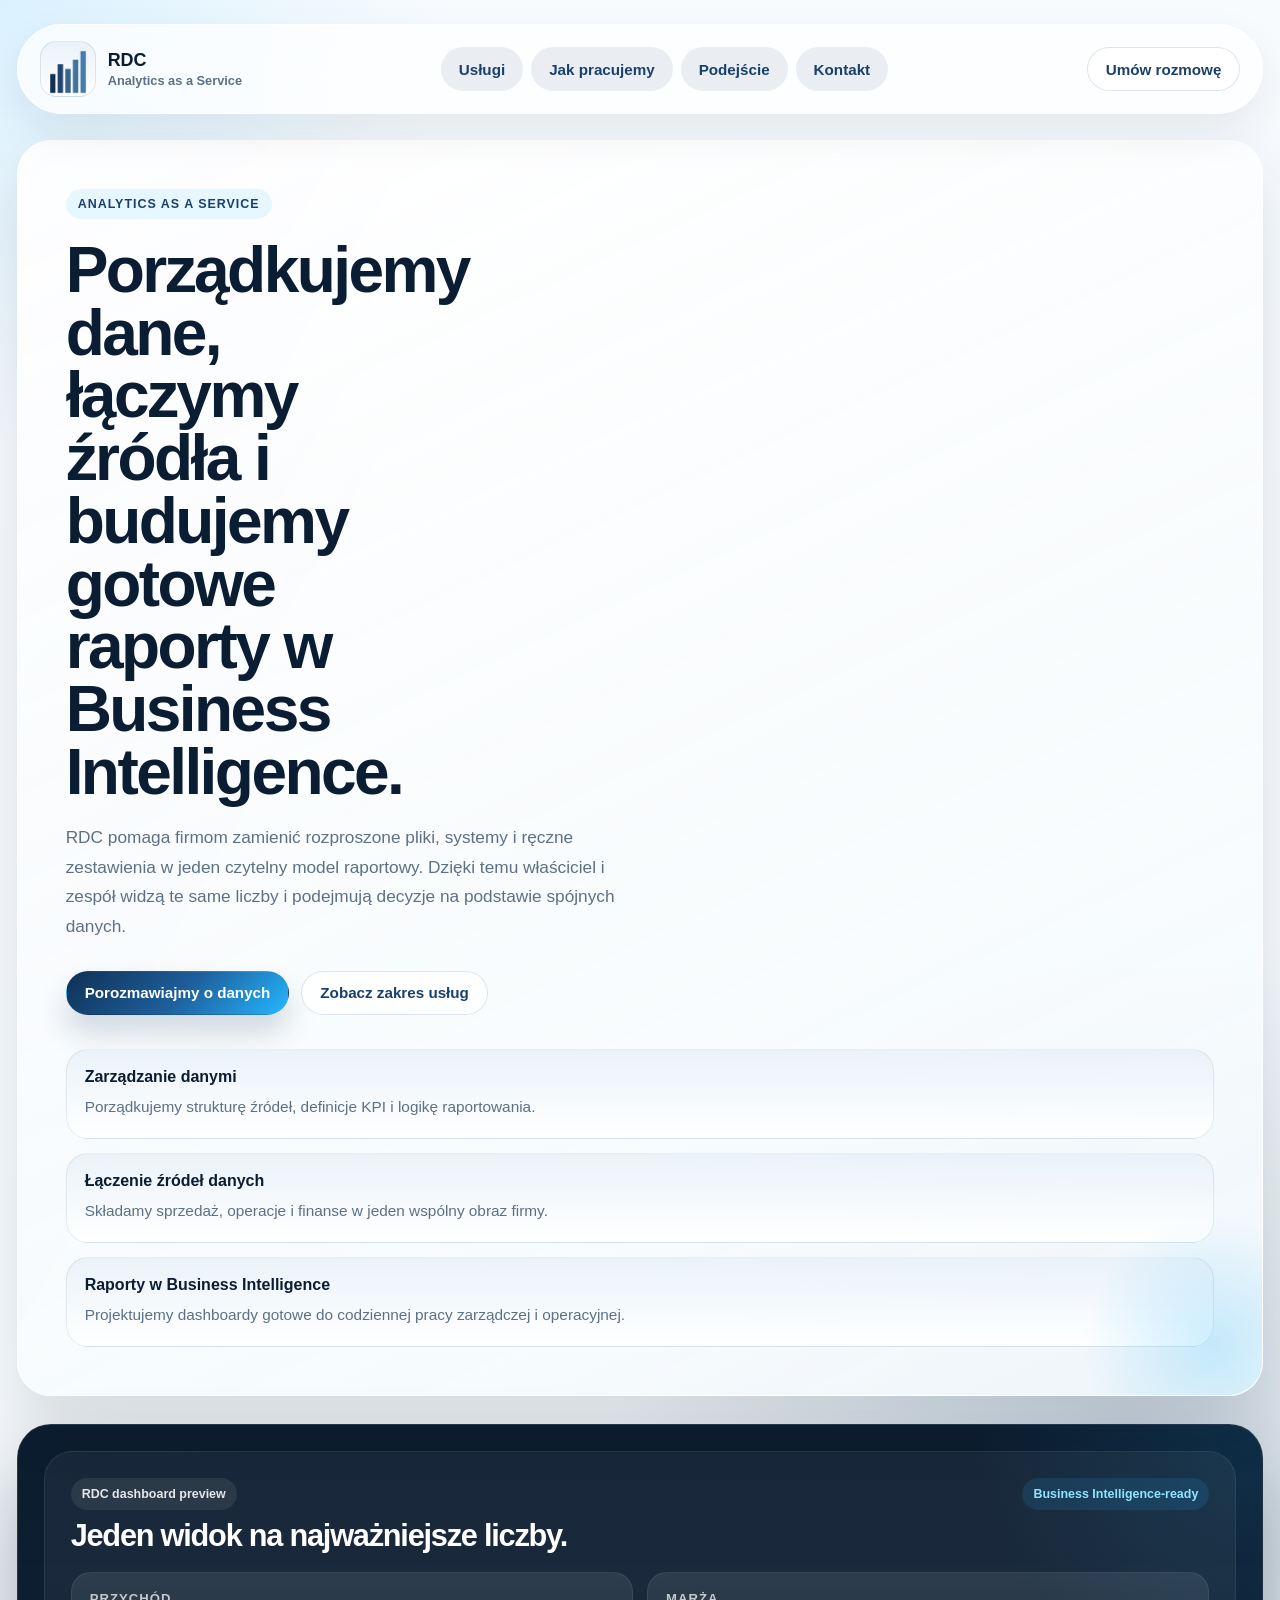
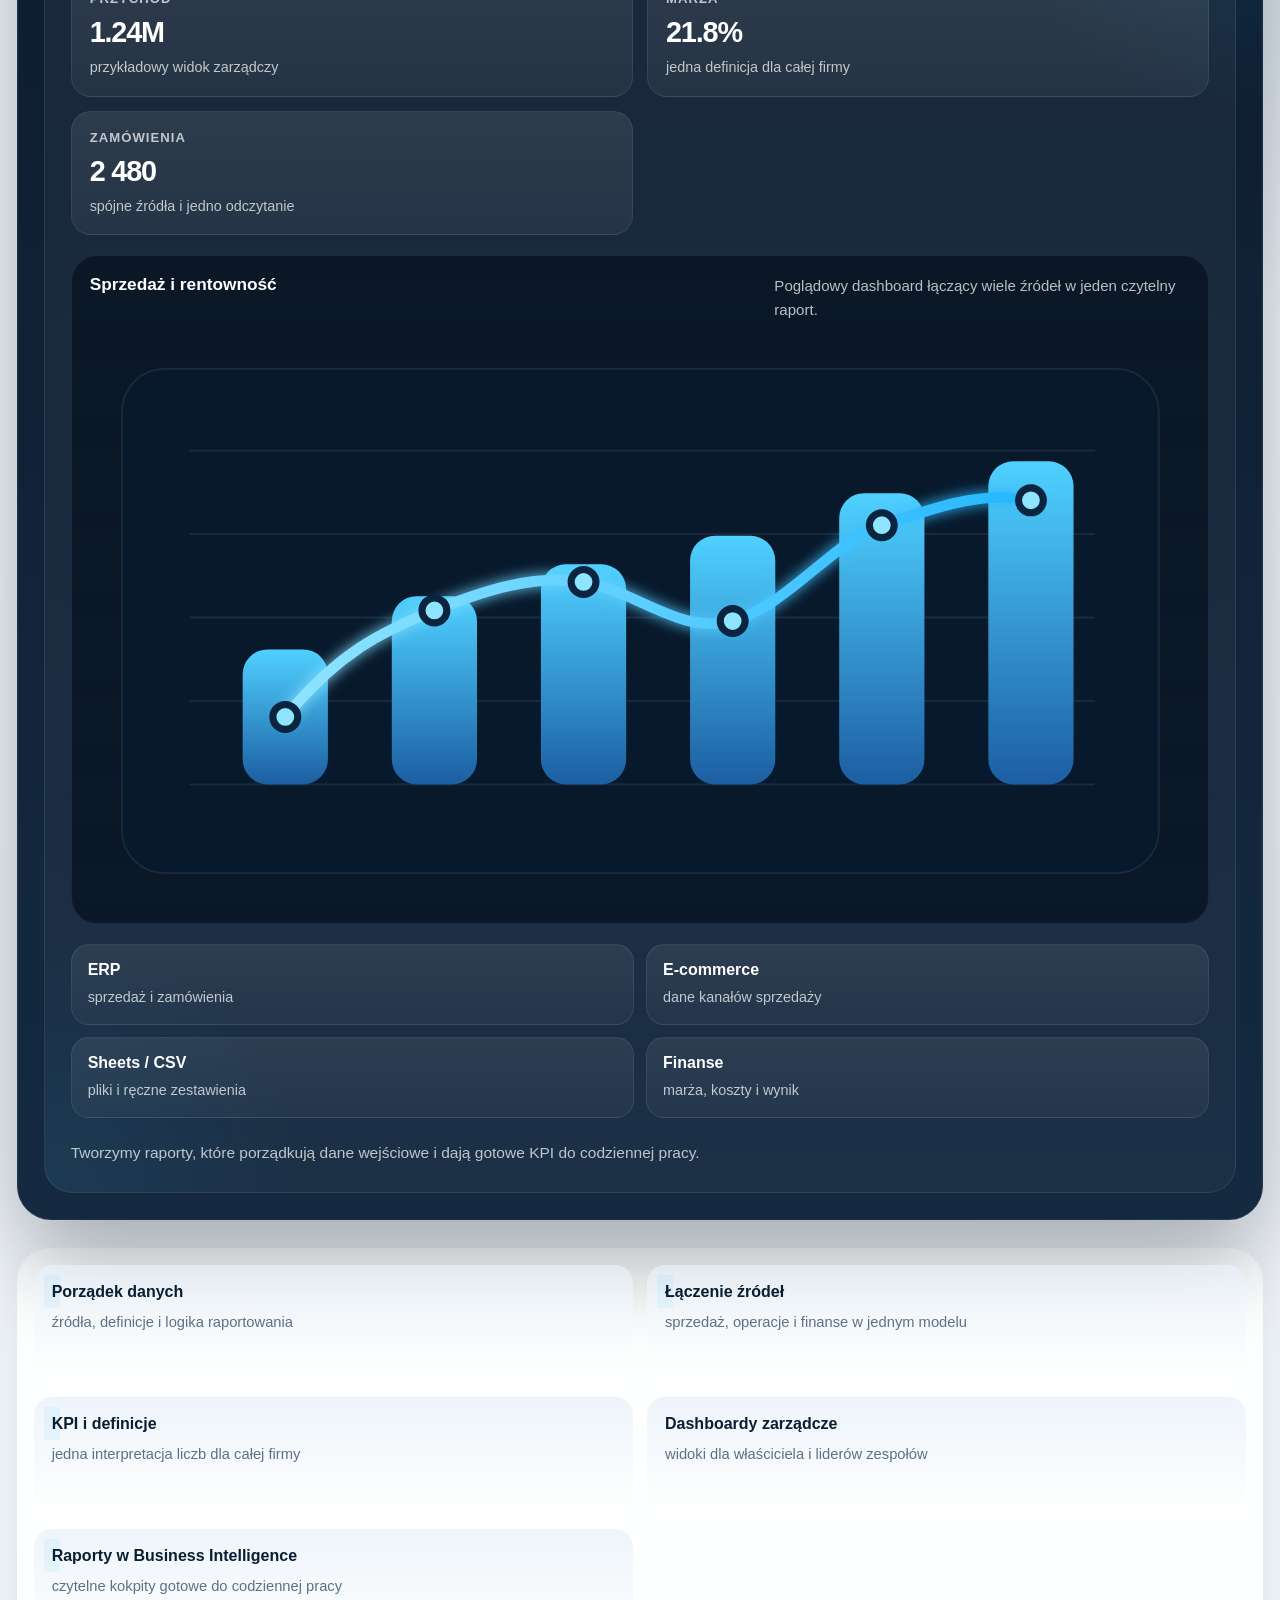
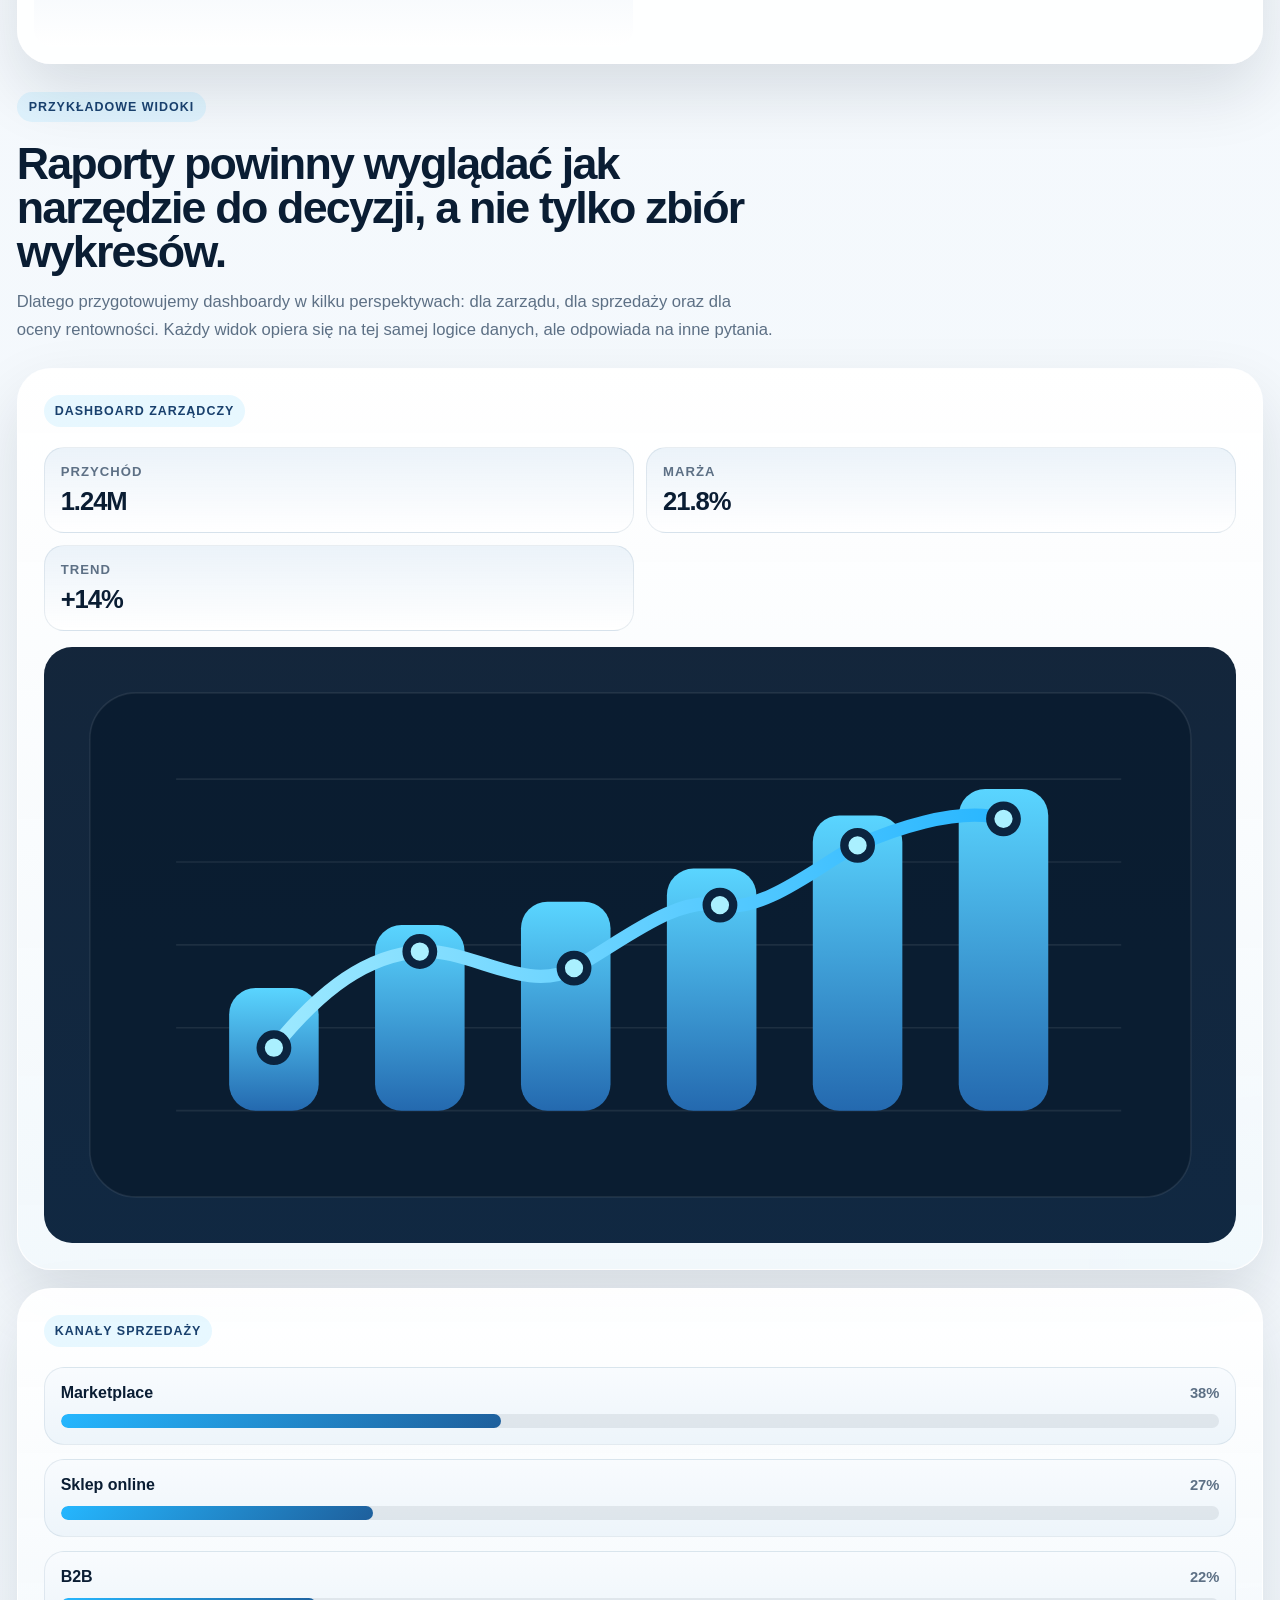
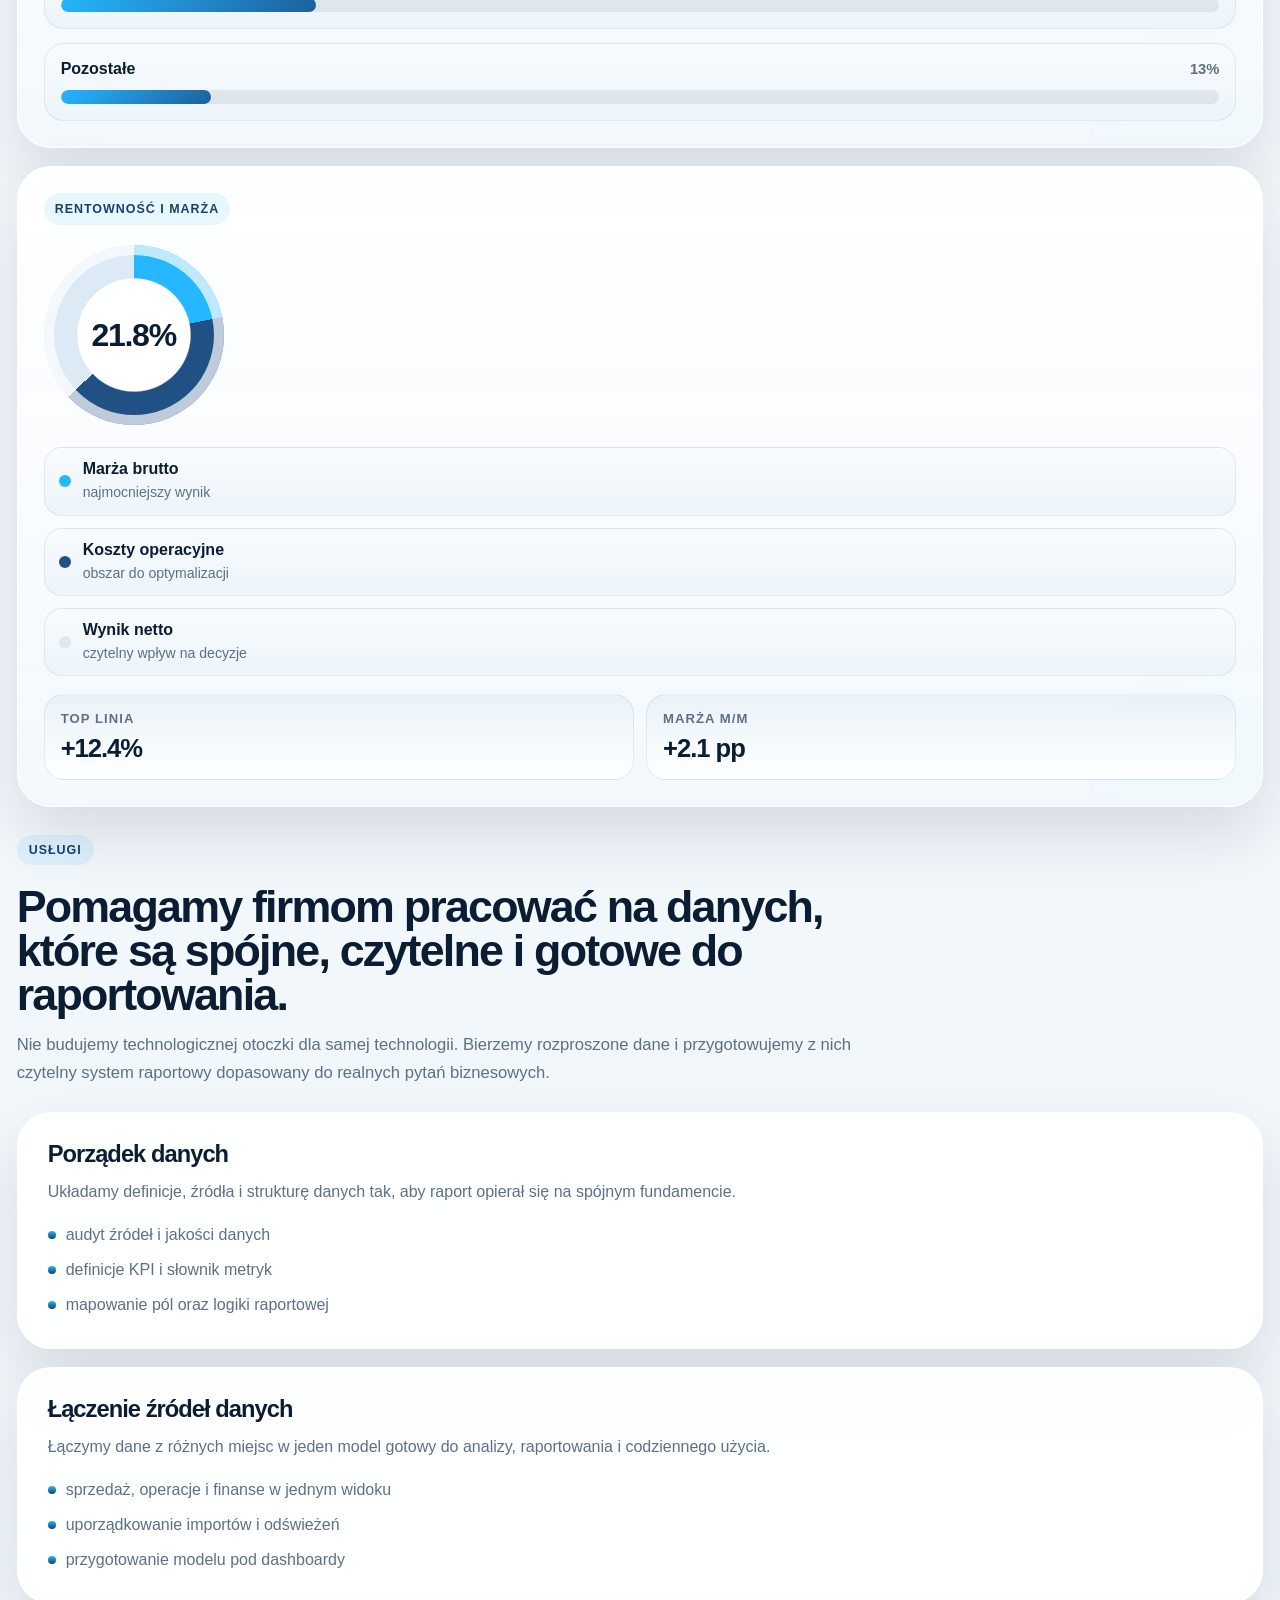
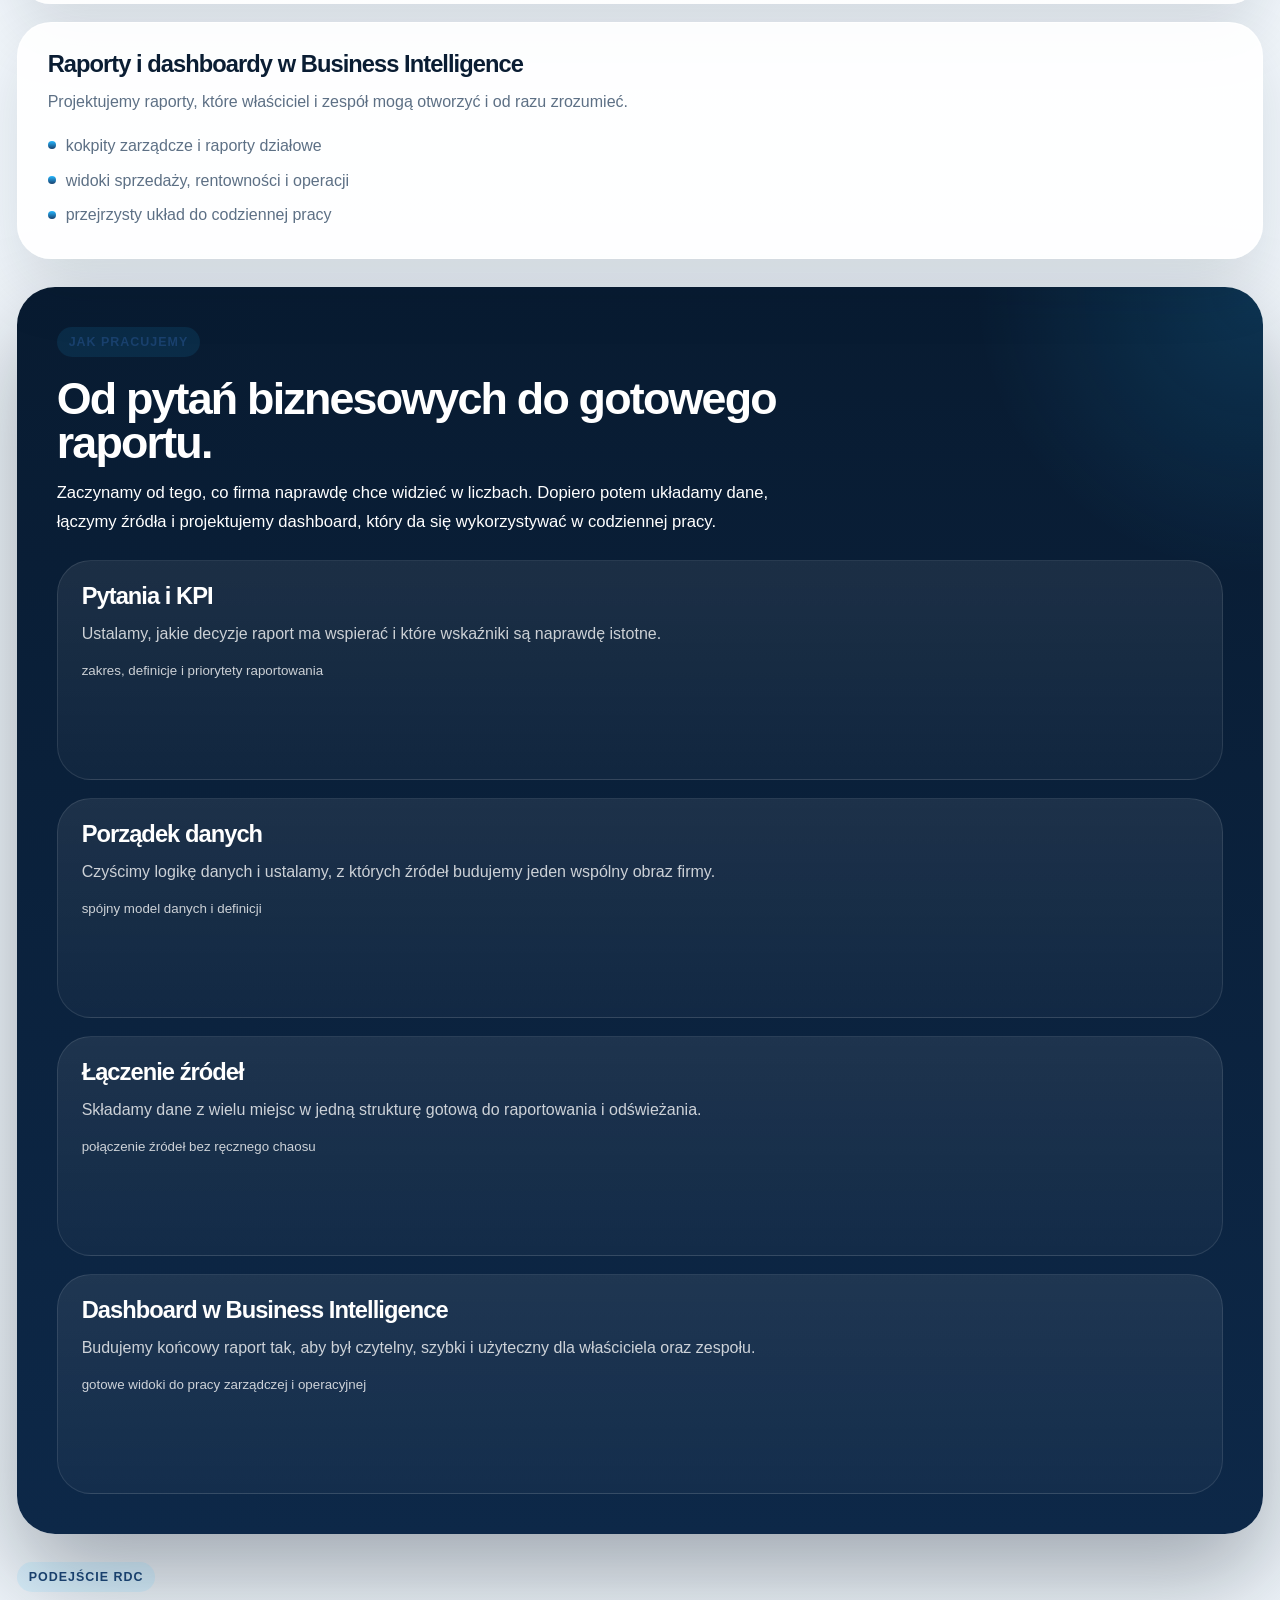
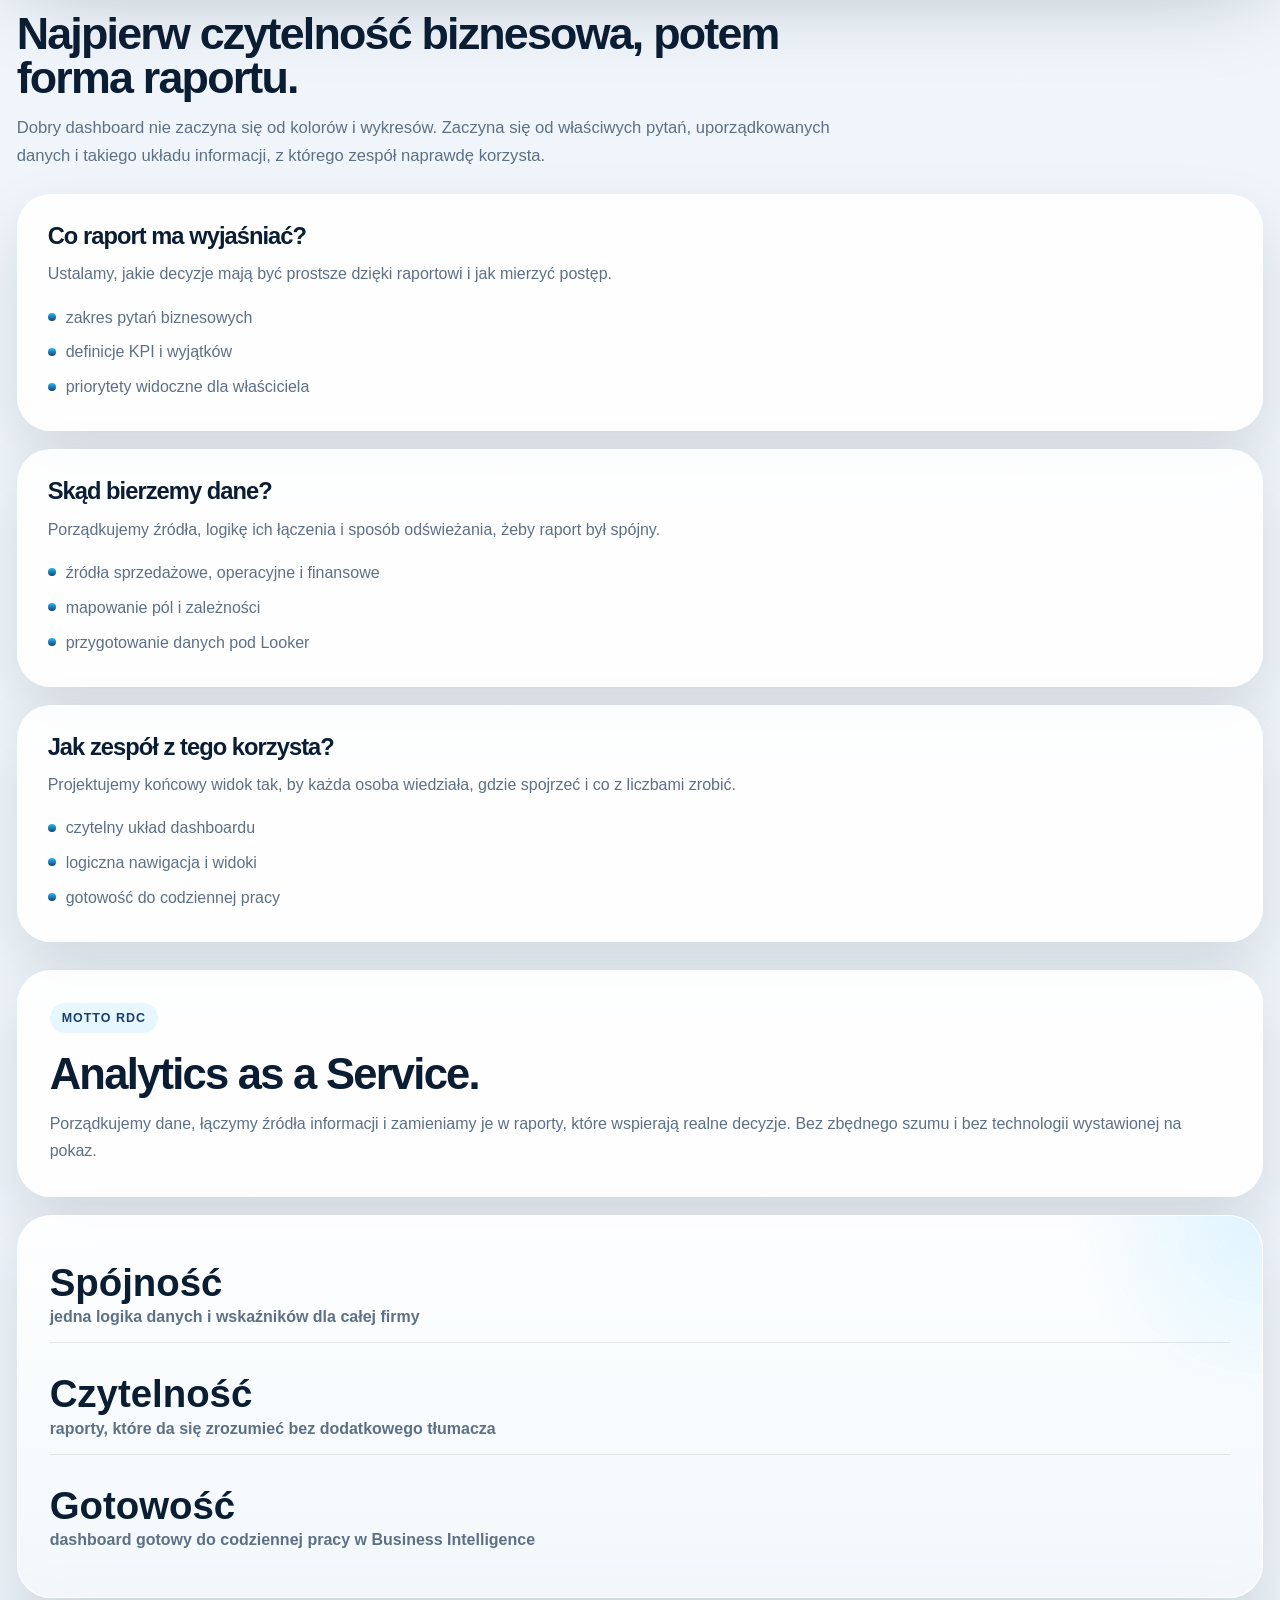
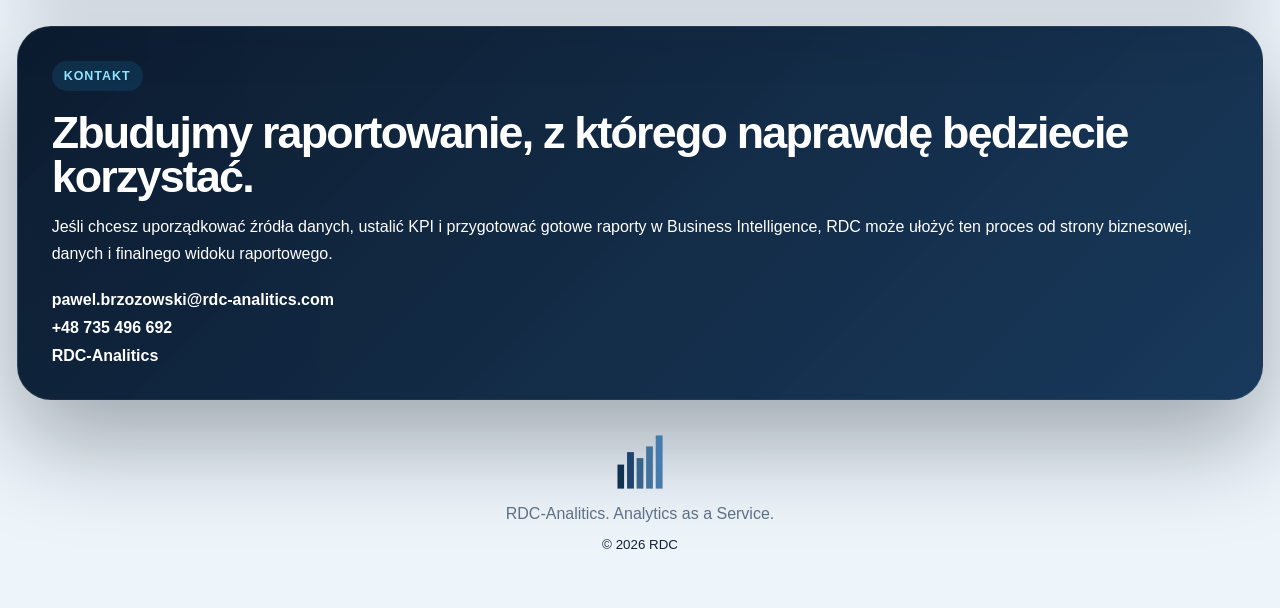
==== commit 2f1982b7: "Update index.html" ====
--- a/index.html
+++ b/index.html
@@ -185,28 +185,23 @@
 
       <section class="section trust-strip" aria-label="Obszary działania">
         <article class="strip-item">
-          <strong>Porządek danych</strong>
-          <span class="strip-badge"></span>
+          <strong><span class="strip-badge"></span>Porządek danych</strong>
           <small>źródła, definicje i logika raportowania</small>
         </article>
         <article class="strip-item">
-          <span class="strip-badge"></span>
-          <strong>Łączenie źródeł</strong>
+          <strong> <span class="strip-badge"></span>Łączenie źródeł</strong>
           <small>sprzedaż, operacje i finanse w jednym modelu</small>
         </article>
         <article class="strip-item">
-          <span class="strip-badge"></span>
-          <strong>KPI i definicje</strong>
+          <strong> <span class="strip-badge"></span>KPI i definicje</strong>
           <small>jedna interpretacja liczb dla całej firmy</small>
         </article>
         <article class="strip-item">
-          <span class="strip-badge"></span>
           <strong>Dashboardy zarządcze</strong>
           <small>widoki dla właściciela i liderów zespołów</small>
         </article>
         <article class="strip-item">
-          <span class="strip-badge"></span>
-          <strong>Raporty w Business Intelligence</strong>
+          <strong> <span class="strip-badge"></span>Raporty w Business Intelligence</strong>
           <small>czytelne kokpity gotowe do codziennej pracy</small>
         </article>
       </section>
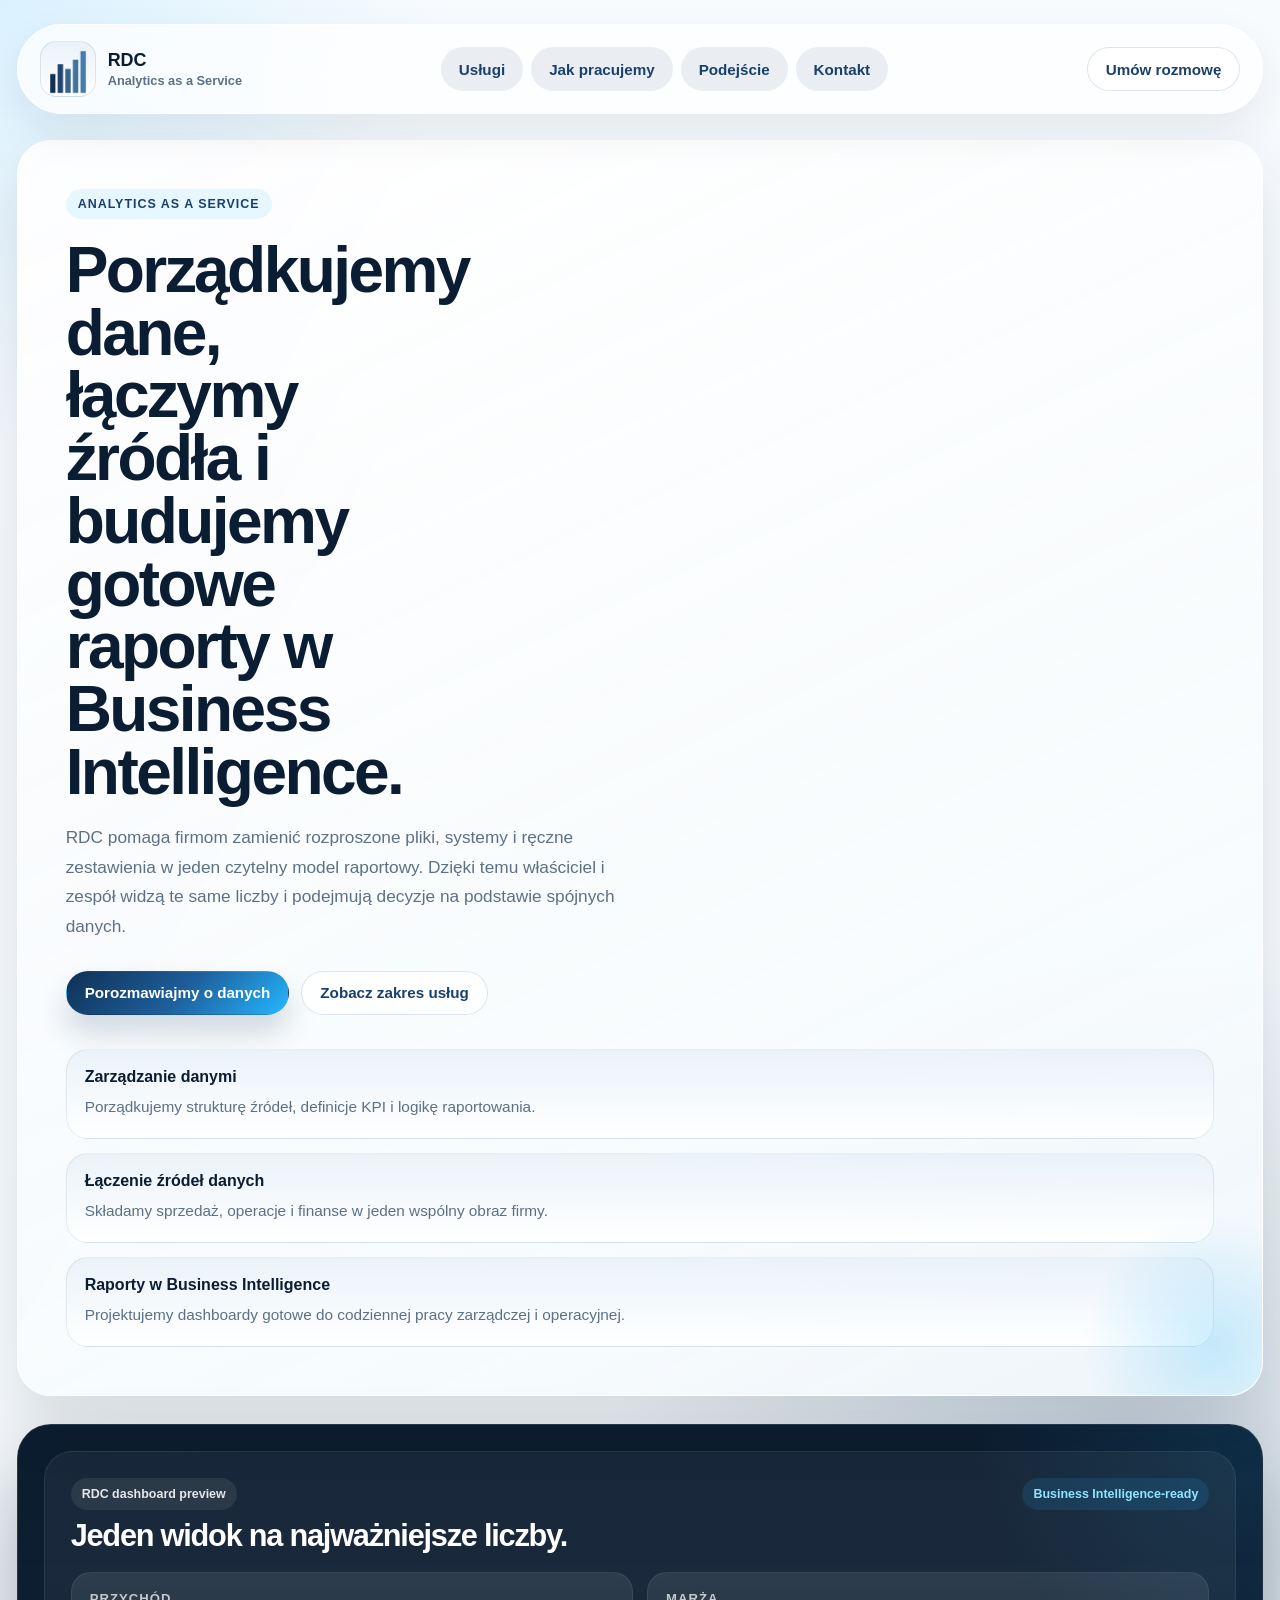
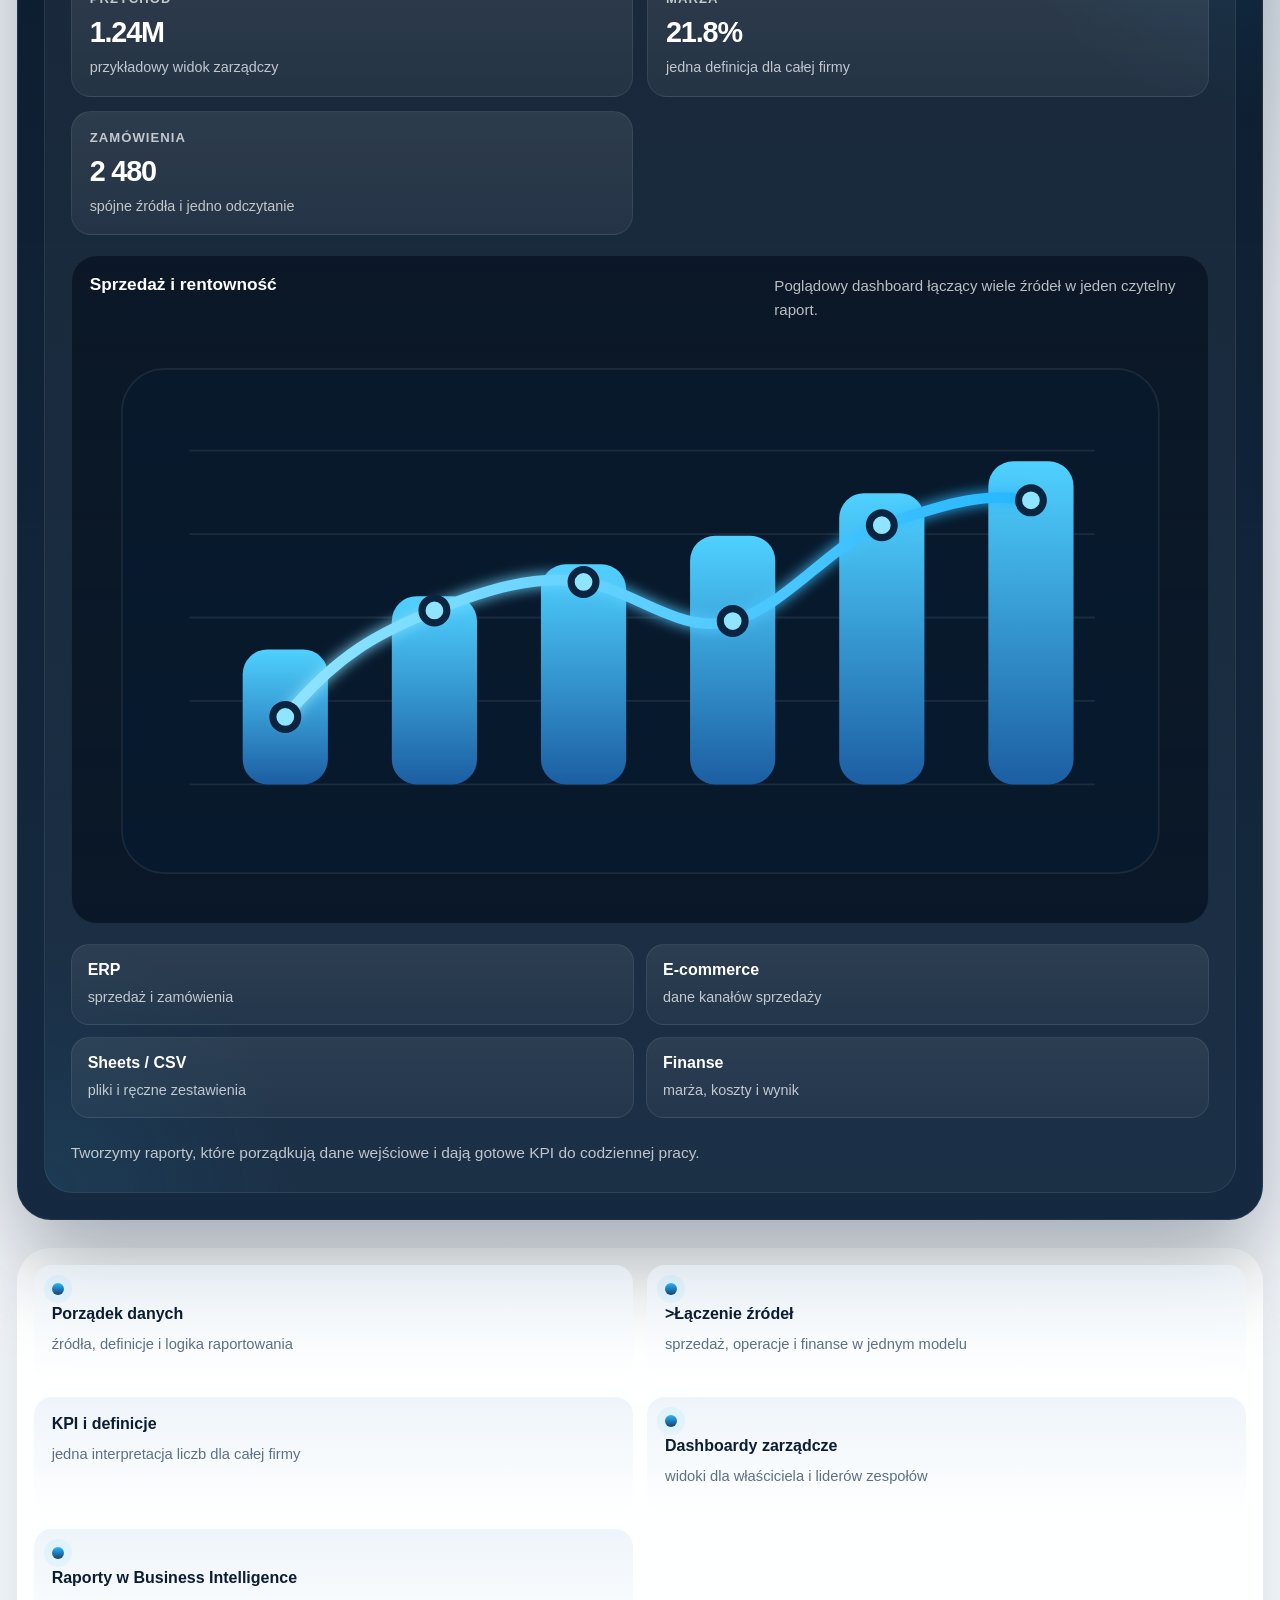
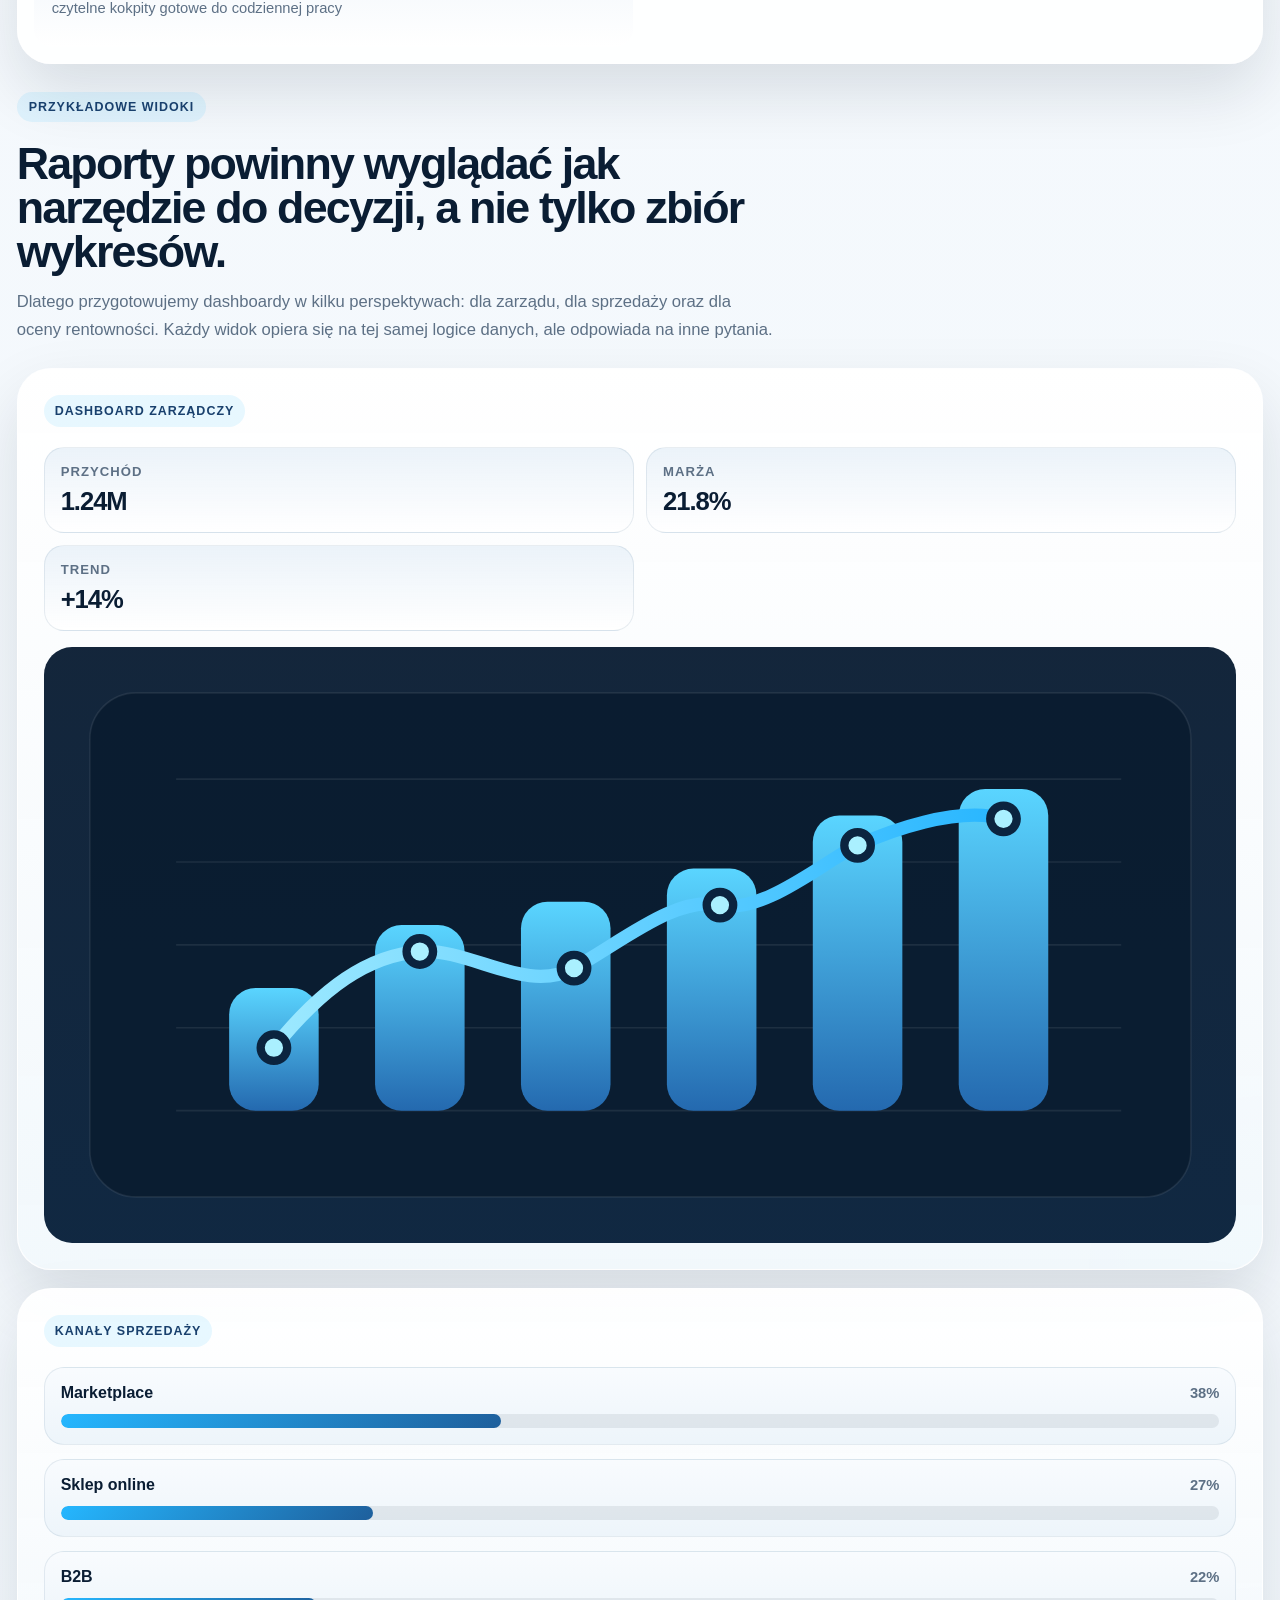
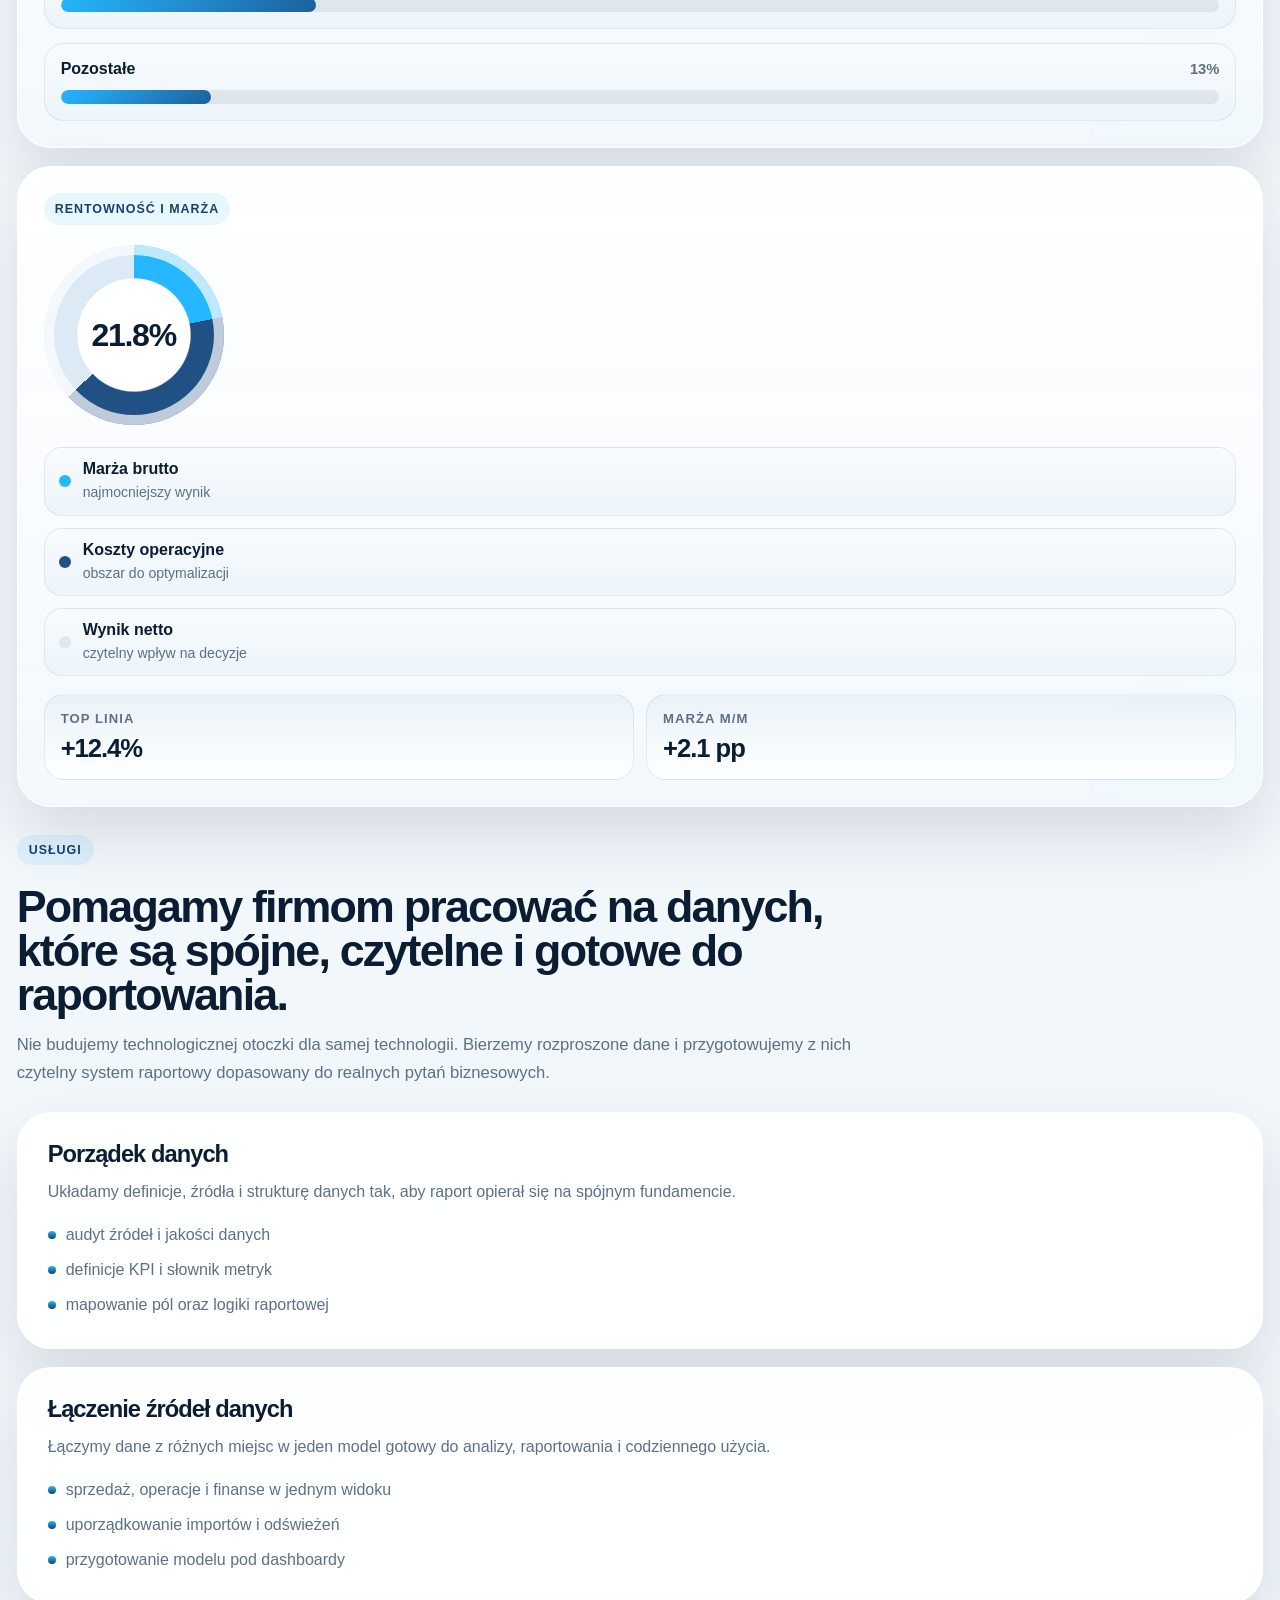
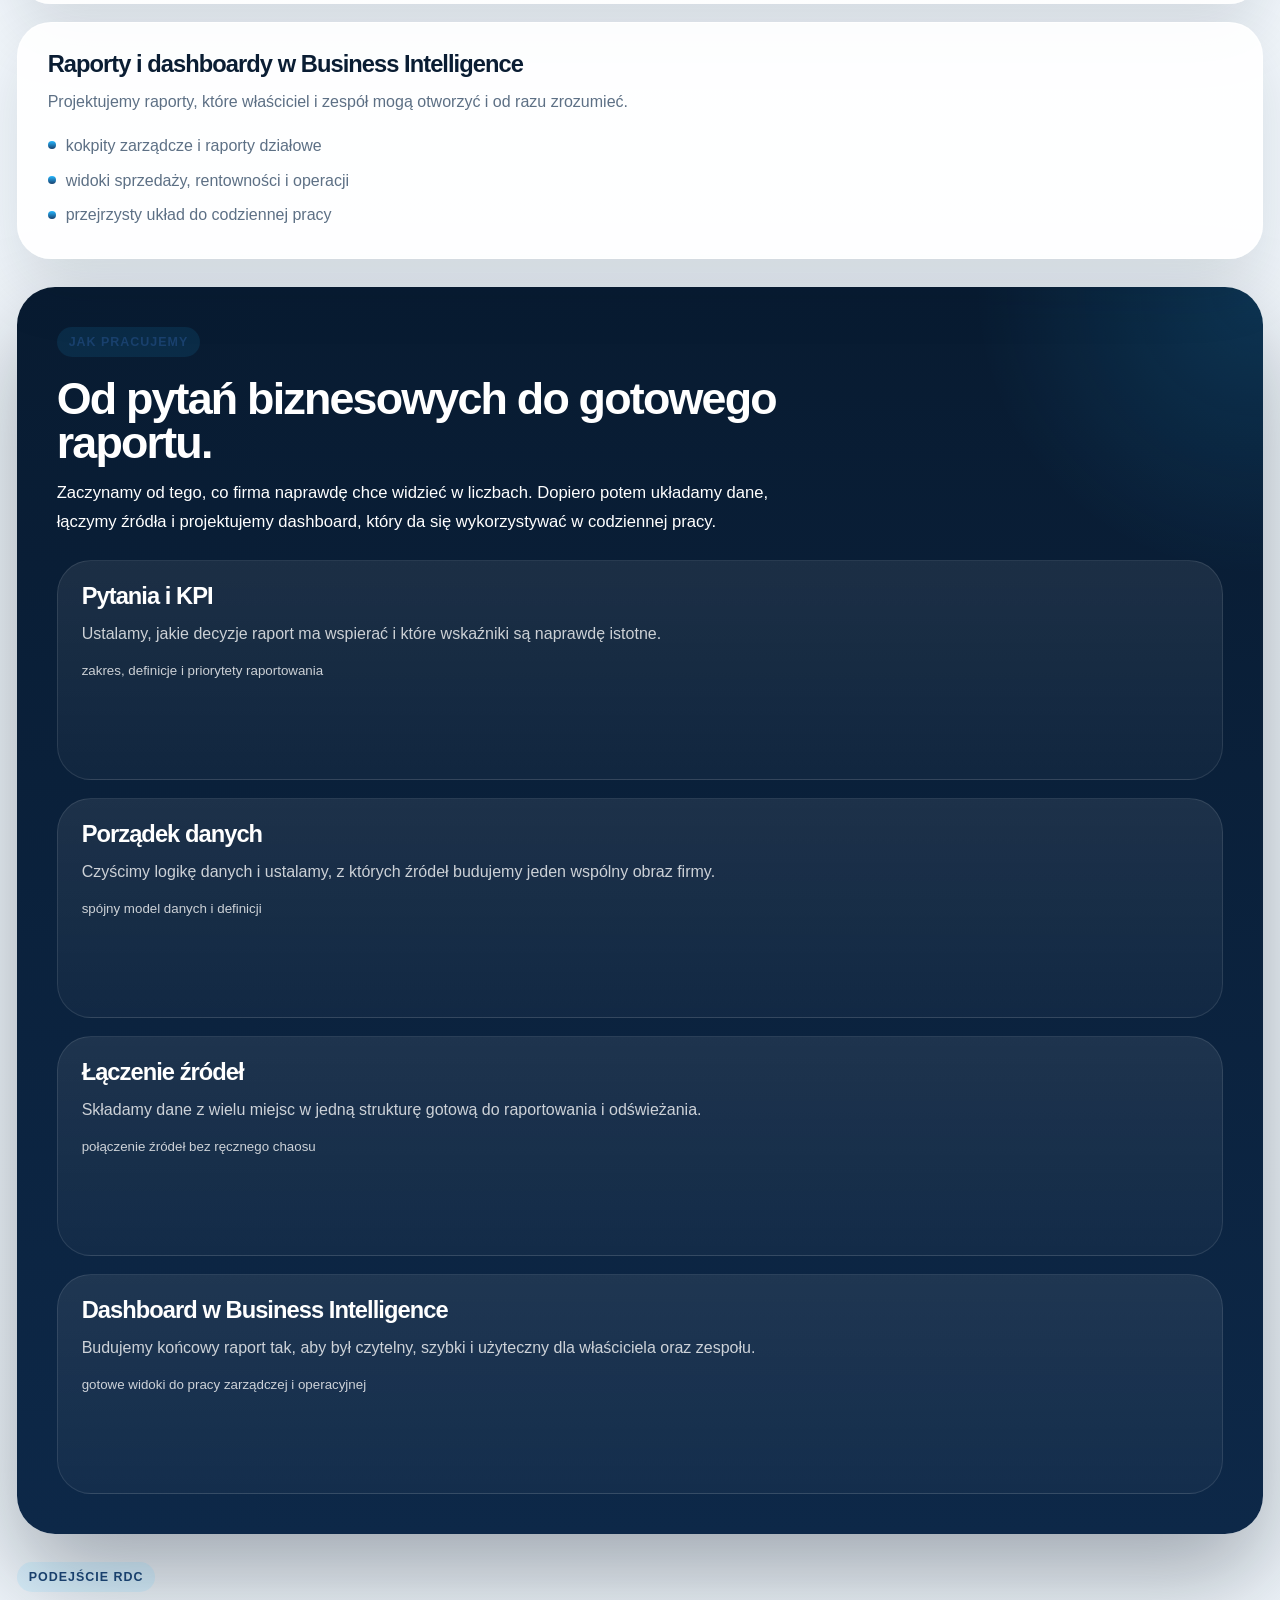
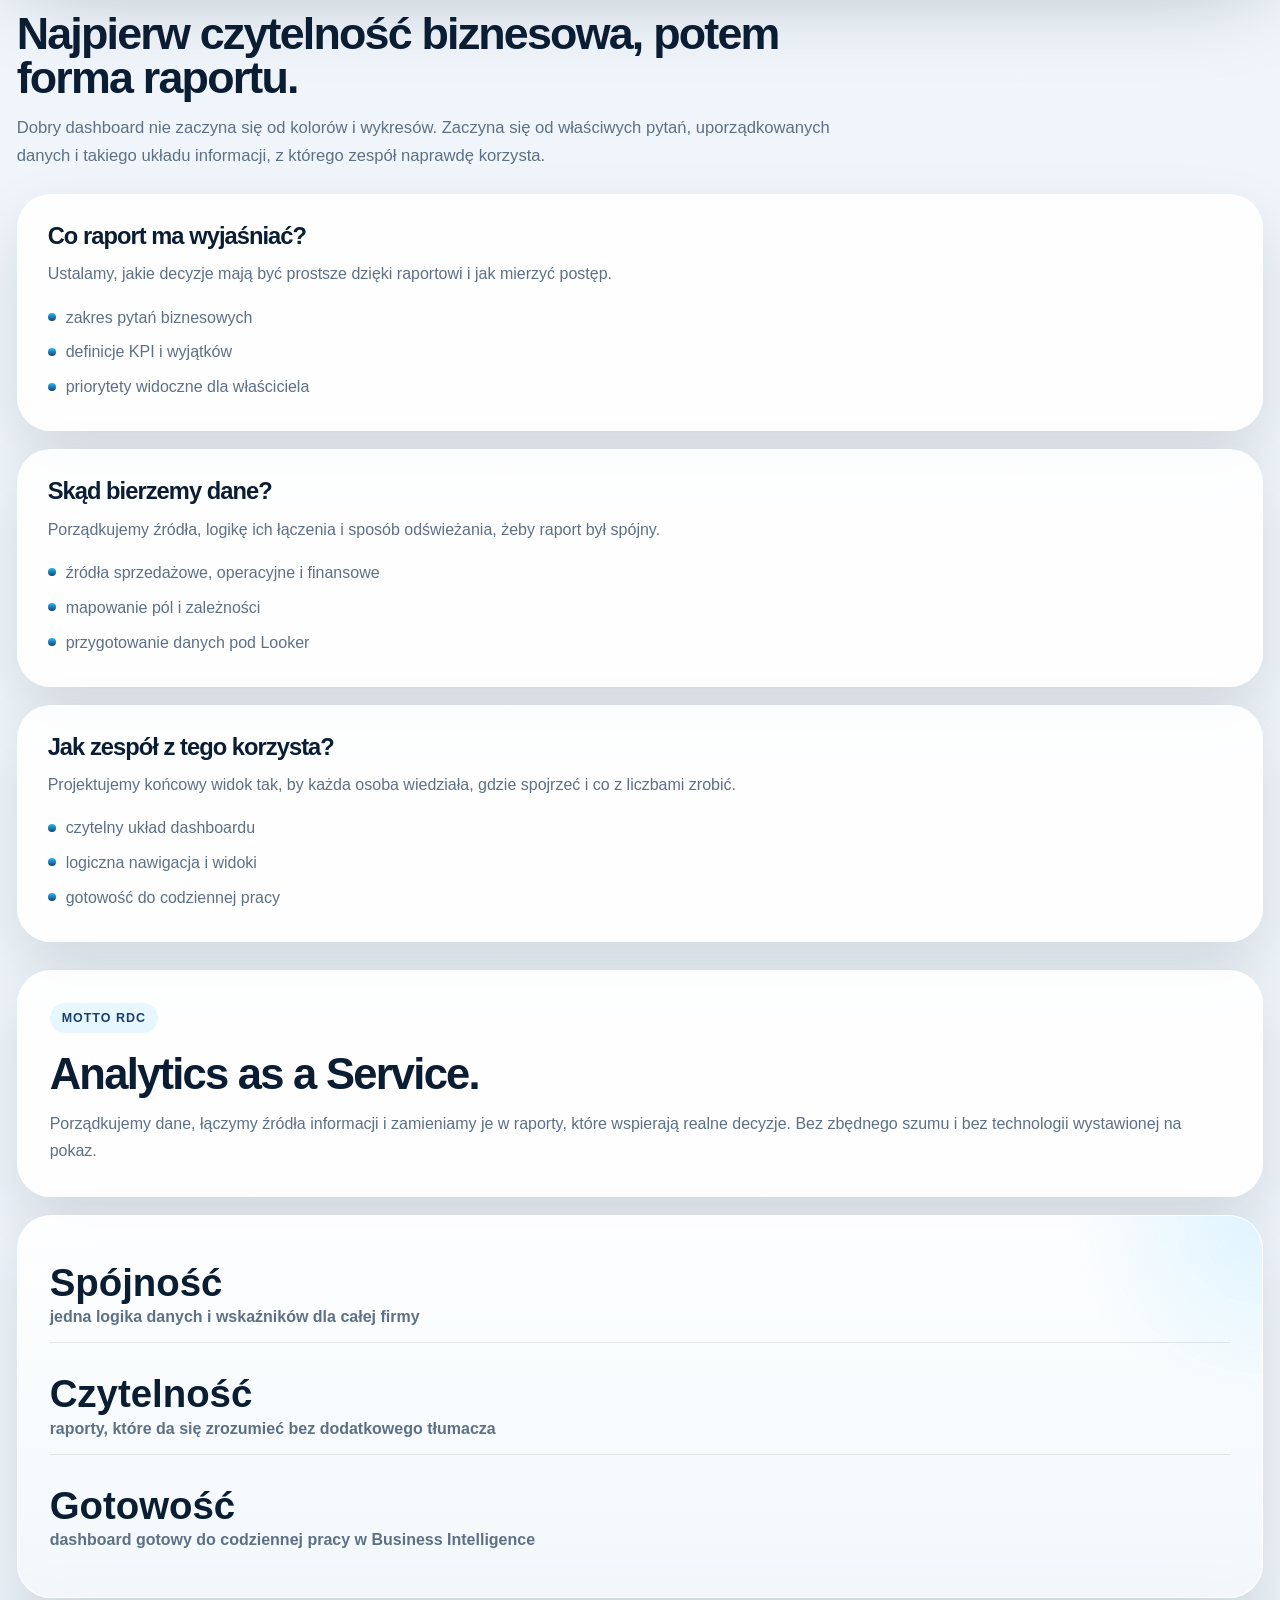
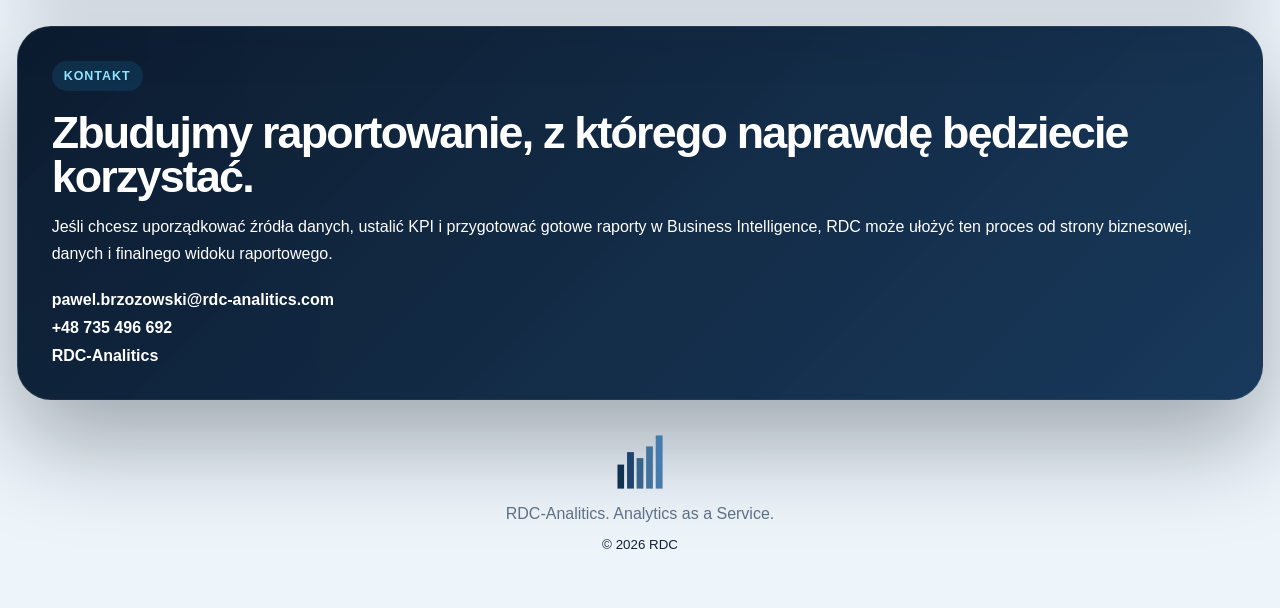
==== commit 9f59f295: "Update index.html" ====
--- a/index.html
+++ b/index.html
@@ -185,23 +185,27 @@
 
       <section class="section trust-strip" aria-label="Obszary działania">
         <article class="strip-item">
-          <strong><span class="strip-badge"></span>Porządek danych</strong>
+          <span class="strip-badge"></span>
+          <strong>Porządek danych</strong>
           <small>źródła, definicje i logika raportowania</small>
         </article>
         <article class="strip-item">
-          <strong> <span class="strip-badge"></span>Łączenie źródeł</strong>
+          <span class="strip-badge"></span>
+          <strong>>Łączenie źródeł</strong>
           <small>sprzedaż, operacje i finanse w jednym modelu</small>
         </article>
         <article class="strip-item">
-          <strong> <span class="strip-badge"></span>KPI i definicje</strong>
+          <strong>KPI i definicje</strong>
           <small>jedna interpretacja liczb dla całej firmy</small>
         </article>
         <article class="strip-item">
+          <span class="strip-badge"></span>
           <strong>Dashboardy zarządcze</strong>
           <small>widoki dla właściciela i liderów zespołów</small>
         </article>
         <article class="strip-item">
-          <strong> <span class="strip-badge"></span>Raporty w Business Intelligence</strong>
+          <span class="strip-badge"></span>
+          <strong>Raporty w Business Intelligence</strong>
           <small>czytelne kokpity gotowe do codziennej pracy</small>
         </article>
       </section>
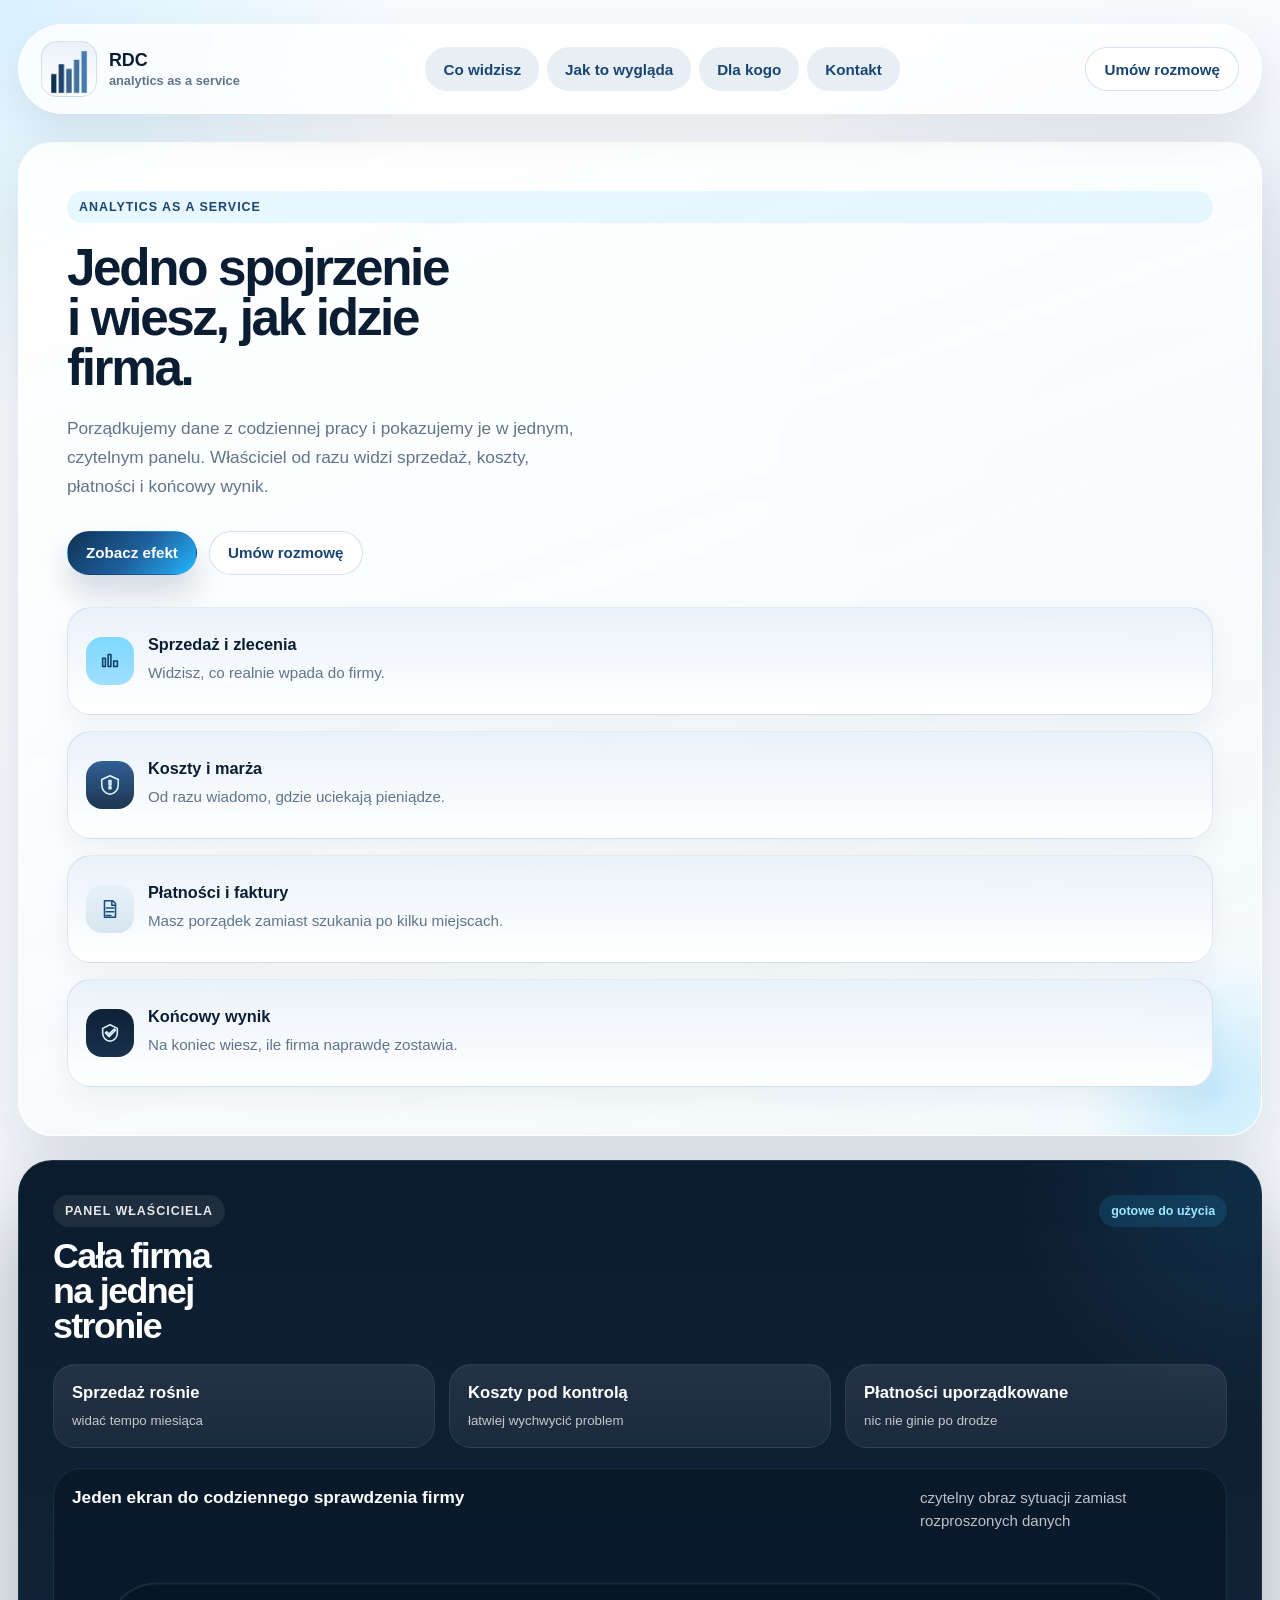
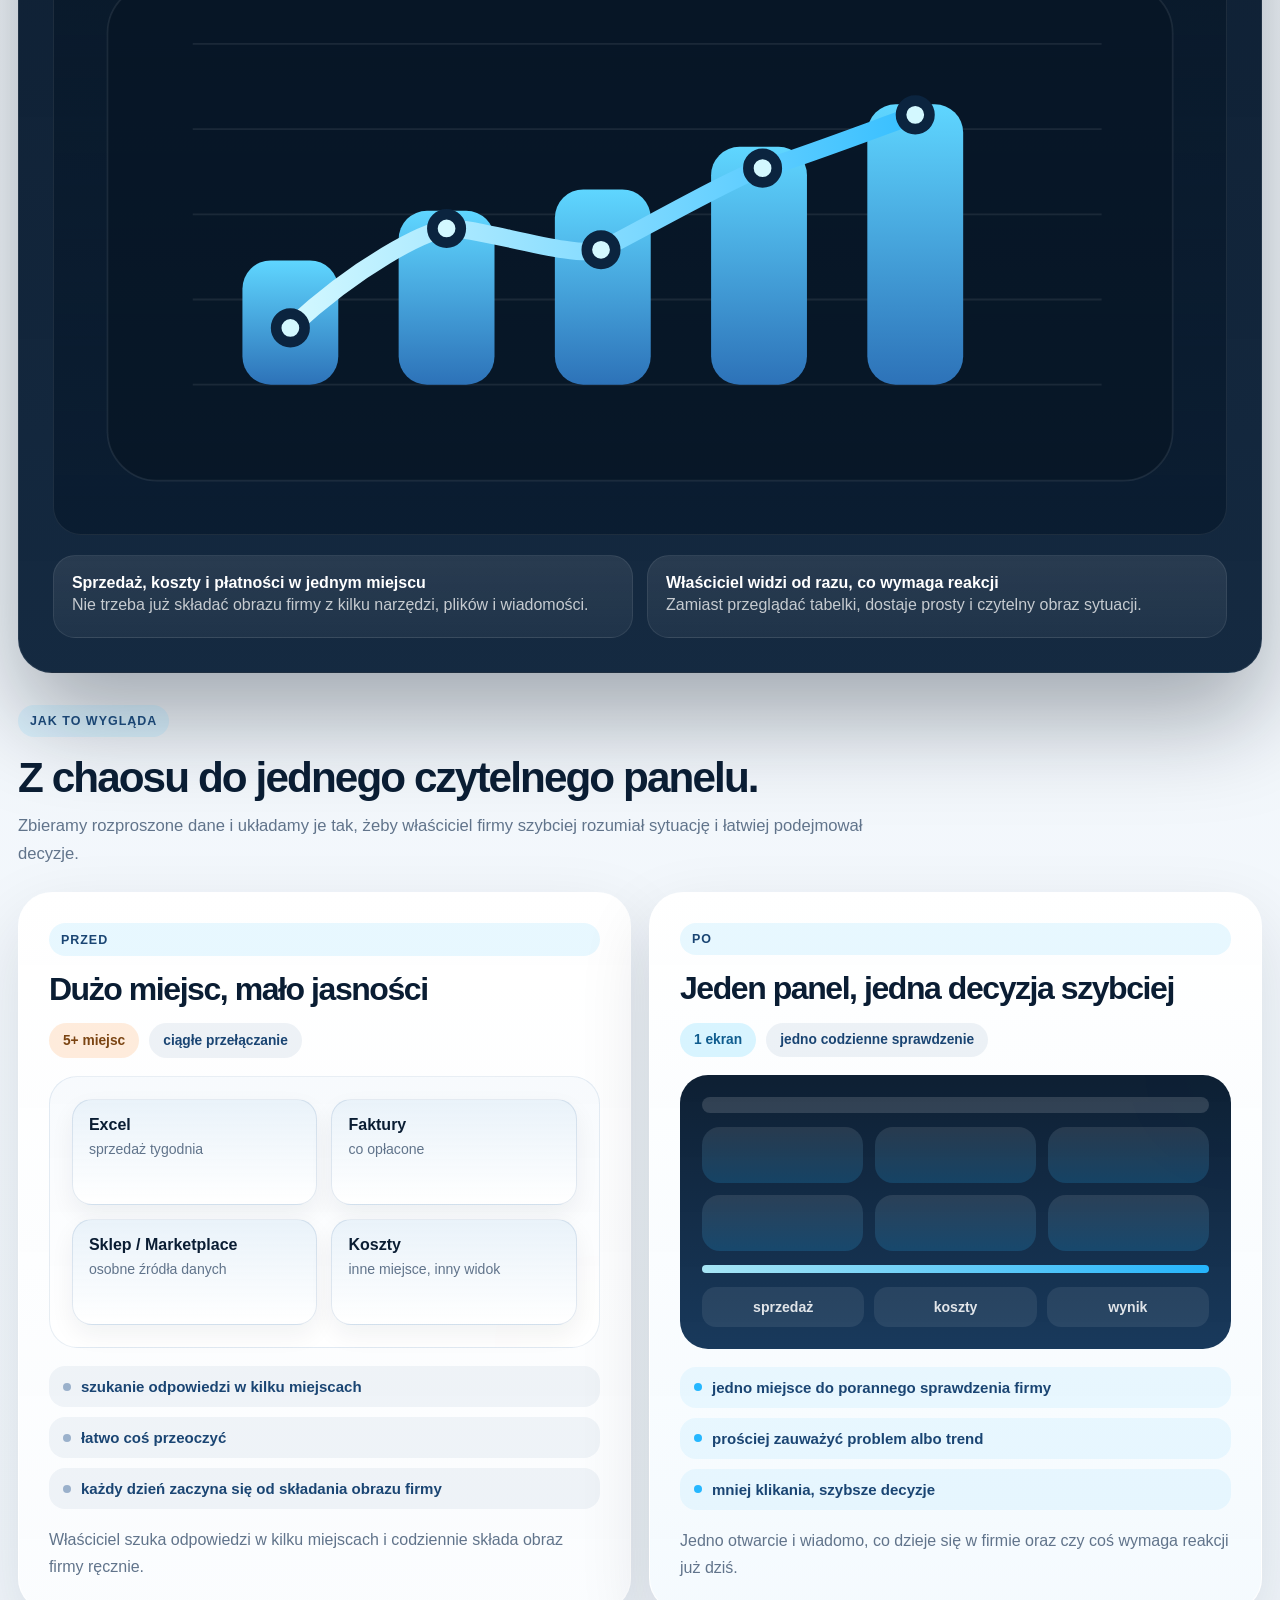
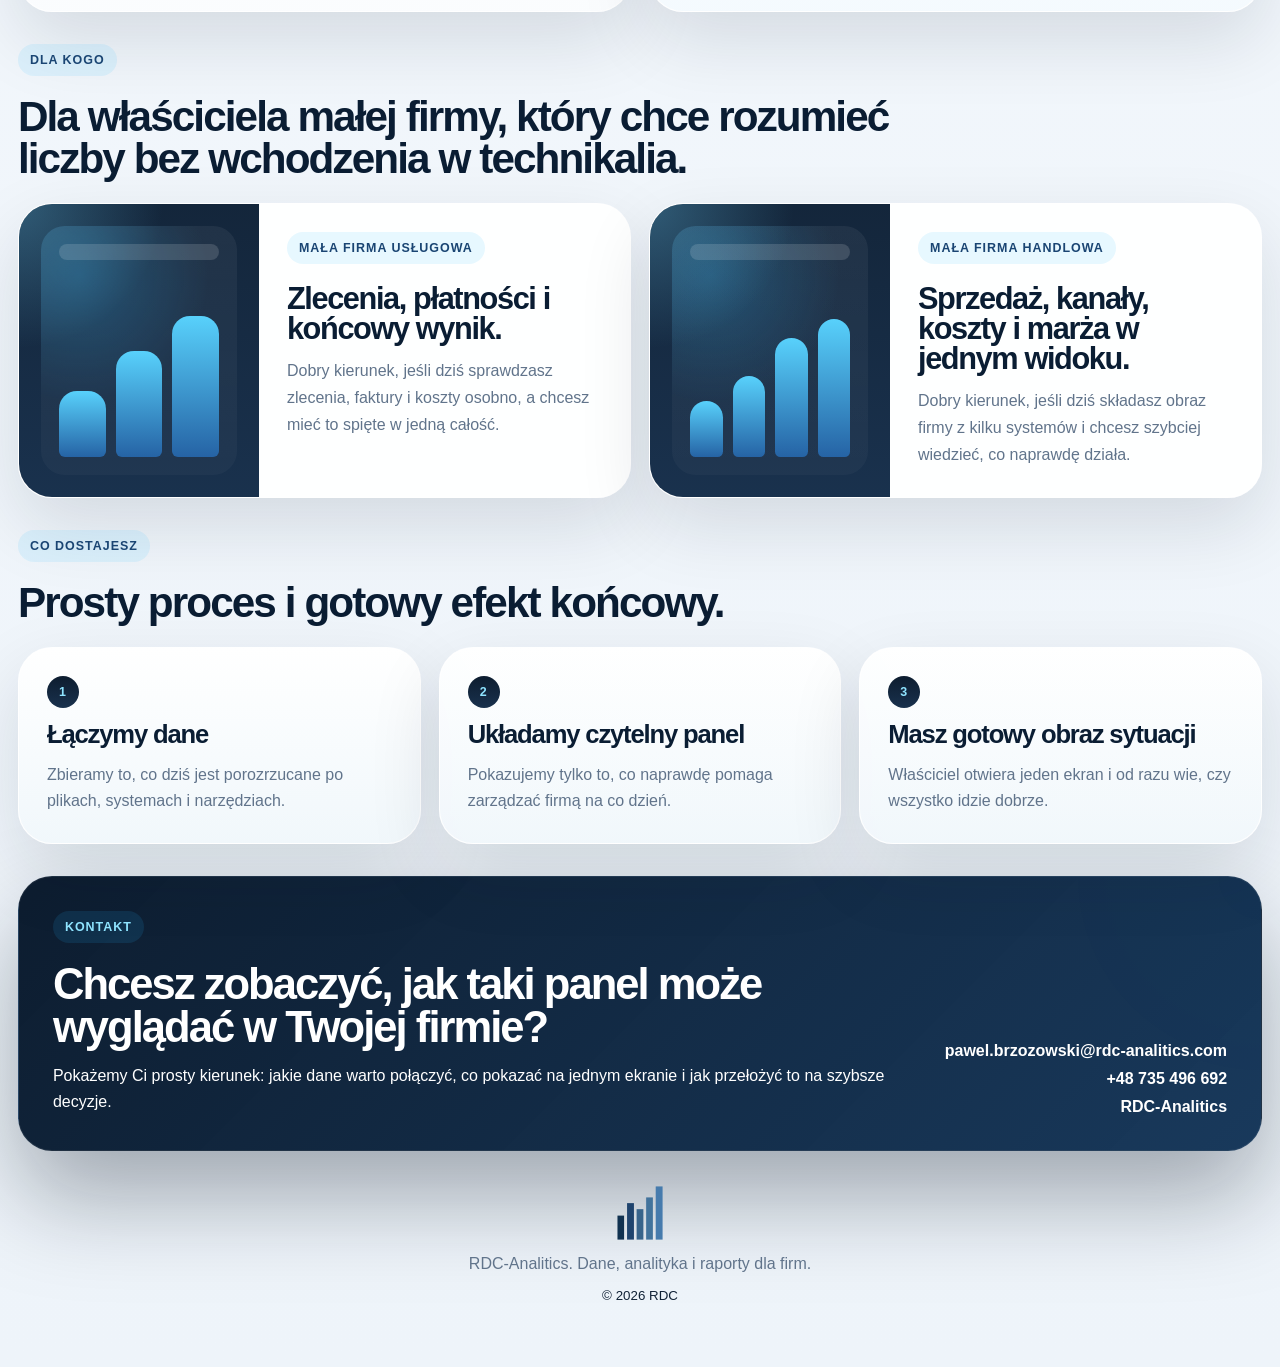
==== commit c7a6dd2d: "Iii" ====
--- a/index.html
+++ b/index.html
@@ -3,12 +3,12 @@
 <head>
   <meta charset="utf-8">
   <meta name="viewport" content="width=device-width, initial-scale=1">
-  <title>RDC | Analytics as a Service</title>
-  <meta name="description" content="RDC pomaga porządkować dane, łączyć źródła informacji i budować gotowe raporty w Business Intelligence.">
+  <title>RDC | Dane, analityka i raporty dla firm</title>
+  <meta name="description" content="RDC porządkuje dane w małej firmie i pokazuje je w jednym, czytelnym panelu. Sprzedaż, koszty, płatności i wynik w jednym miejscu.">
   <link rel="stylesheet" href="assets/styles.css">
 </head>
 <body>
-  <div class="site-shell">
+  <div class="page-shell">
     <header class="topbar">
       <a class="brand" href="#start" aria-label="RDC">
         <span class="brand-mark">
@@ -16,14 +16,14 @@
         </span>
         <span class="brand-copy">
           <strong>RDC</strong>
-          <small>Analytics as a Service</small>
+          <small>analytics as a service</small>
         </span>
       </a>
 
       <nav class="nav">
-        <a href="#uslugi">Usługi</a>
-        <a href="#jak-pracujemy">Jak pracujemy</a>
-        <a href="#podejscie">Podejście</a>
+        <a href="#co-widzisz">Co widzisz</a>
+        <a href="#jak-to-wyglada">Jak to wygląda</a>
+        <a href="#dla-kogo">Dla kogo</a>
         <a href="#kontakt">Kontakt</a>
       </nav>
 
@@ -32,493 +32,297 @@
 
     <main>
       <section class="hero" id="start">
-        <div class="hero-copy">
-          <span class="eyebrow">Analytics as a Service</span>
-          <h1>Porządkujemy dane, łączymy źródła i budujemy gotowe raporty w Business Intelligence.</h1>
-          <p class="hero-lead">
-            RDC pomaga firmom zamienić rozproszone pliki, systemy i ręczne zestawienia w jeden czytelny model
-            raportowy. Dzięki temu właściciel i zespół widzą te same liczby i podejmują decyzje na podstawie
-            spójnych danych.
+        <article class="hero-intro-card">
+          <div class="hero-intro-grid">
+            <div class="hero-copy">
+              <span class="eyebrow">Analytics as a Service</span>
+              <h1>Jedno spojrzenie i wiesz, jak idzie firma.</h1>
+              <p class="hero-lead">
+                Porządkujemy dane z codziennej pracy i pokazujemy je w jednym,
+                czytelnym panelu. Właściciel od razu widzi sprzedaż, koszty,
+                płatności i końcowy wynik.
+              </p>
+
+              <div class="hero-actions">
+                <a class="button" href="#co-widzisz">Zobacz efekt</a>
+                <a class="button secondary" href="#kontakt">Umów rozmowę</a>
+              </div>
+            </div>
+
+            <aside class="hero-inline-summary" id="co-widzisz" aria-label="Co widzisz">
+              <article class="hero-inline-point">
+                <span class="icon-bubble icon-cyan">
+                  <svg viewBox="0 0 24 24" aria-hidden="true"><path d="M4 18h3V9H4zm6 0h3V5h-3zm6 0h4V12h-4z"/></svg>
+                </span>
+                <div>
+                  <strong>Sprzedaż i zlecenia</strong>
+                  <p>Widzisz, co realnie wpada do firmy.</p>
+                </div>
+              </article>
+
+              <article class="hero-inline-point">
+                <span class="icon-bubble icon-blue">
+                  <svg viewBox="0 0 24 24" aria-hidden="true"><path d="M12 2 3 6v6c0 5 3.8 9.7 9 10 5.2-.3 9-5 9-10V6zm1 14h-2v-2h2zm0-4h-2V7h2z"/></svg>
+                </span>
+                <div>
+                  <strong>Koszty i marża</strong>
+                  <p>Od razu wiadomo, gdzie uciekają pieniądze.</p>
+                </div>
+              </article>
+
+              <article class="hero-inline-point">
+                <span class="icon-bubble icon-ice">
+                  <svg viewBox="0 0 24 24" aria-hidden="true"><path d="M6 3h9l3 3v15H6zm8 1.5V8h3.5"/><path d="M8 11h8M8 15h8M8 19h5"/></svg>
+                </span>
+                <div>
+                  <strong>Płatności i faktury</strong>
+                  <p>Masz porządek zamiast szukania po kilku miejscach.</p>
+                </div>
+              </article>
+
+              <article class="hero-inline-point">
+                <span class="icon-bubble icon-navy">
+                  <svg viewBox="0 0 24 24" aria-hidden="true"><path d="M12 3 4 7v5c0 4.4 3.1 8.5 8 9 4.9-.5 8-4.6 8-9V7zm-1 13-4-4 1.4-1.4 2.6 2.6 5.6-5.6L18 9z"/></svg>
+                </span>
+                <div>
+                  <strong>Końcowy wynik</strong>
+                  <p>Na koniec wiesz, ile firma naprawdę zostawia.</p>
+                </div>
+              </article>
+            </aside>
+          </div>
+        </article>
+
+        <article class="dashboard-panel">
+          <div class="dashboard-header">
+            <div>
+              <span class="panel-tag">Panel właściciela</span>
+              <h2>Cała firma na jednej stronie</h2>
+            </div>
+            <span class="panel-state">gotowe do użycia</span>
+          </div>
+
+          <div class="dashboard-strip">
+            <article class="status-card">
+              <strong>Sprzedaż rośnie</strong>
+              <small>widać tempo miesiąca</small>
+            </article>
+            <article class="status-card">
+              <strong>Koszty pod kontrolą</strong>
+              <small>łatwiej wychwycić problem</small>
+            </article>
+            <article class="status-card">
+              <strong>Płatności uporządkowane</strong>
+              <small>nic nie ginie po drodze</small>
+            </article>
+          </div>
+
+          <div class="chart-card">
+            <div class="chart-legend">
+              <strong>Jeden ekran do codziennego sprawdzenia firmy</strong>
+              <small>czytelny obraz sytuacji zamiast rozproszonych danych</small>
+            </div>
+
+            <svg class="hero-chart" viewBox="0 0 640 320" role="img" aria-label="Przykładowy wykres trendu firmy">
+              <defs>
+                <linearGradient id="heroBarGradient" x1="0%" y1="0%" x2="0%" y2="100%">
+                  <stop offset="0%" stop-color="#5fd6ff"></stop>
+                  <stop offset="100%" stop-color="#2d72b8"></stop>
+                </linearGradient>
+                <linearGradient id="heroLineGradient" x1="0%" y1="0%" x2="100%" y2="0%">
+                  <stop offset="0%" stop-color="#d3f8ff"></stop>
+                  <stop offset="100%" stop-color="#37bfff"></stop>
+                </linearGradient>
+              </defs>
+
+              <rect x="20" y="20" width="600" height="280" rx="28" fill="rgba(7,22,38,0.76)" stroke="rgba(255,255,255,0.08)"></rect>
+              <g stroke="rgba(255,255,255,0.08)" stroke-width="1">
+                <line x1="68" y1="246" x2="580" y2="246"></line>
+                <line x1="68" y1="198" x2="580" y2="198"></line>
+                <line x1="68" y1="150" x2="580" y2="150"></line>
+                <line x1="68" y1="102" x2="580" y2="102"></line>
+                <line x1="68" y1="54" x2="580" y2="54"></line>
+              </g>
+
+              <g fill="url(#heroBarGradient)">
+                <rect x="96" y="176" width="54" height="70" rx="16"></rect>
+                <rect x="184" y="148" width="54" height="98" rx="16"></rect>
+                <rect x="272" y="136" width="54" height="110" rx="16"></rect>
+                <rect x="360" y="112" width="54" height="134" rx="16"></rect>
+                <rect x="448" y="88" width="54" height="158" rx="16"></rect>
+              </g>
+
+              <path d="M123 214 C162 178, 198 160, 211 158 S285 176, 298 170 S378 126, 389 124 S468 96, 475 94"
+                fill="none" stroke="url(#heroLineGradient)" stroke-width="10" stroke-linecap="round" stroke-linejoin="round"></path>
+              <g fill="#d3f8ff" stroke="#0b243f" stroke-width="6">
+                <circle cx="123" cy="214" r="8"></circle>
+                <circle cx="211" cy="158" r="8"></circle>
+                <circle cx="298" cy="170" r="8"></circle>
+                <circle cx="389" cy="124" r="8"></circle>
+                <circle cx="475" cy="94" r="8"></circle>
+              </g>
+            </svg>
+          </div>
+
+          <div class="dashboard-note-grid">
+            <article class="dashboard-note-card">
+              <strong>Sprzedaż, koszty i płatności w jednym miejscu</strong>
+              <p>Nie trzeba już składać obrazu firmy z kilku narzędzi, plików i wiadomości.</p>
+            </article>
+            <article class="dashboard-note-card">
+              <strong>Właściciel widzi od razu, co wymaga reakcji</strong>
+              <p>Zamiast przeglądać tabelki, dostaje prosty i czytelny obraz sytuacji.</p>
+            </article>
+          </div>
+        </article>
+      </section>
+
+      <section class="journey-section" id="jak-to-wyglada">
+        <div class="section-heading">
+          <span class="eyebrow">Jak to wygląda</span>
+          <h2>Z chaosu do jednego czytelnego panelu.</h2>
+          <p>
+            Zbieramy rozproszone dane i układamy je tak, żeby właściciel firmy
+            szybciej rozumiał sytuację i łatwiej podejmował decyzje.
           </p>
-
-          <div class="hero-actions">
-            <a class="button" href="#kontakt">Porozmawiajmy o danych</a>
-            <a class="button secondary" href="#uslugi">Zobacz zakres usług</a>
-          </div>
-
-          <div class="hero-points">
-            <article>
-              <strong>Zarządzanie danymi</strong>
-              <p>Porządkujemy strukturę źródeł, definicje KPI i logikę raportowania.</p>
-            </article>
-            <article>
-              <strong>Łączenie źródeł danych</strong>
-              <p>Składamy sprzedaż, operacje i finanse w jeden wspólny obraz firmy.</p>
-            </article>
-            <article>
-              <strong>Raporty w Business Intelligence</strong>
-              <p>Projektujemy dashboardy gotowe do codziennej pracy zarządczej i operacyjnej.</p>
-            </article>
-          </div>
-        </div>
-
-        <aside class="hero-visual" aria-label="Przykładowy dashboard RDC">
-          <div class="visual-card">
-            <div class="visual-dashboard">
-              <div class="dashboard-head">
-                <div class="dashboard-title-group">
-                  <span class="panel-kicker">RDC dashboard preview</span>
-                  <h2>Jeden widok na najważniejsze liczby.</h2>
-                </div>
-                <span class="panel-status">Business Intelligence-ready</span>
-              </div>
-
-              <div class="dashboard-kpis">
-                <article class="kpi-card">
-                  <span class="kpi-label">Przychód</span>
-                  <strong>1.24M</strong>
-                  <small>przykładowy widok zarządczy</small>
-                </article>
-                <article class="kpi-card">
-                  <span class="kpi-label">Marża</span>
-                  <strong>21.8%</strong>
-                  <small>jedna definicja dla całej firmy</small>
-                </article>
-                <article class="kpi-card">
-                  <span class="kpi-label">Zamówienia</span>
-                  <strong>2 480</strong>
-                  <small>spójne źródła i jedno odczytanie</small>
-                </article>
-              </div>
-
-              <div class="chart-frame">
-                <div class="chart-copy">
-                  <strong>Sprzedaż i rentowność</strong>
-                  <span>Poglądowy dashboard łączący wiele źródeł w jeden czytelny raport.</span>
-                </div>
-
-                <svg class="chart-svg" viewBox="0 0 620 320" role="img" aria-label="Przykładowy wykres trendu i wartości miesięcznych">
-                  <defs>
-                    <linearGradient id="barGradient" x1="0%" y1="0%" x2="0%" y2="100%">
-                      <stop offset="0%" stop-color="#4fd1ff"></stop>
-                      <stop offset="100%" stop-color="#1c5ea2"></stop>
-                    </linearGradient>
-                    <linearGradient id="lineGradient" x1="0%" y1="0%" x2="100%" y2="0%">
-                      <stop offset="0%" stop-color="#8fe4ff"></stop>
-                      <stop offset="100%" stop-color="#25b7ff"></stop>
-                    </linearGradient>
-                    <filter id="lineGlow">
-                      <feGaussianBlur stdDeviation="4" result="blur"></feGaussianBlur>
-                      <feMerge>
-                        <feMergeNode in="blur"></feMergeNode>
-                        <feMergeNode in="SourceGraphic"></feMergeNode>
-                      </feMerge>
-                    </filter>
-                  </defs>
-
-                  <rect x="18" y="18" width="584" height="284" rx="24" fill="rgba(7,26,46,0.66)" stroke="rgba(255,255,255,0.08)"></rect>
-
-                  <g stroke="rgba(255,255,255,0.08)" stroke-width="1">
-                    <line x1="56" y1="252" x2="566" y2="252"></line>
-                    <line x1="56" y1="205" x2="566" y2="205"></line>
-                    <line x1="56" y1="158" x2="566" y2="158"></line>
-                    <line x1="56" y1="111" x2="566" y2="111"></line>
-                    <line x1="56" y1="64" x2="566" y2="64"></line>
-                  </g>
-
-                  <g fill="url(#barGradient)">
-                    <rect x="86" y="176" width="48" height="76" rx="14"></rect>
-                    <rect x="170" y="146" width="48" height="106" rx="14"></rect>
-                    <rect x="254" y="128" width="48" height="124" rx="14"></rect>
-                    <rect x="338" y="112" width="48" height="140" rx="14"></rect>
-                    <rect x="422" y="88" width="48" height="164" rx="14"></rect>
-                    <rect x="506" y="70" width="48" height="182" rx="14"></rect>
-                  </g>
-
-                  <path
-                    d="M110 214 C140 178, 164 166, 194 154 S250 134, 278 138 S332 168, 362 160 S420 114, 446 106 S500 86, 530 92"
-                    fill="none"
-                    stroke="url(#lineGradient)"
-                    stroke-width="6"
-                    stroke-linecap="round"
-                    stroke-linejoin="round"
-                    filter="url(#lineGlow)"
-                  ></path>
-
-                  <g fill="#8fe4ff" stroke="#0b243f" stroke-width="4">
-                    <circle cx="110" cy="214" r="7"></circle>
-                    <circle cx="194" cy="154" r="7"></circle>
-                    <circle cx="278" cy="138" r="7"></circle>
-                    <circle cx="362" cy="160" r="7"></circle>
-                    <circle cx="446" cy="106" r="7"></circle>
-                    <circle cx="530" cy="92" r="7"></circle>
-                  </g>
-                </svg>
-              </div>
-
-              <div class="source-grid">
-                <article class="source-card">
-                  <strong>ERP</strong>
-                  <span>sprzedaż i zamówienia</span>
-                </article>
-                <article class="source-card">
-                  <strong>E-commerce</strong>
-                  <span>dane kanałów sprzedaży</span>
-                </article>
-                <article class="source-card">
-                  <strong>Sheets / CSV</strong>
-                  <span>pliki i ręczne zestawienia</span>
-                </article>
-                <article class="source-card">
-                  <strong>Finanse</strong>
-                  <span>marża, koszty i wynik</span>
-                </article>
-              </div>
-
-              <p class="dashboard-note">
-                Tworzymy raporty, które porządkują dane wejściowe i dają gotowe KPI do codziennej pracy.
-              </p>
-            </div>
-          </div>
-        </aside>
-      </section>
-
-      <section class="section trust-strip" aria-label="Obszary działania">
-        <article class="strip-item">
-          <span class="strip-badge"></span>
-          <strong>Porządek danych</strong>
-          <small>źródła, definicje i logika raportowania</small>
-        </article>
-        <article class="strip-item">
-          <span class="strip-badge"></span>
-          <strong>>Łączenie źródeł</strong>
-          <small>sprzedaż, operacje i finanse w jednym modelu</small>
-        </article>
-        <article class="strip-item">
-          <strong>KPI i definicje</strong>
-          <small>jedna interpretacja liczb dla całej firmy</small>
-        </article>
-        <article class="strip-item">
-          <span class="strip-badge"></span>
-          <strong>Dashboardy zarządcze</strong>
-          <small>widoki dla właściciela i liderów zespołów</small>
-        </article>
-        <article class="strip-item">
-          <span class="strip-badge"></span>
-          <strong>Raporty w Business Intelligence</strong>
-          <small>czytelne kokpity gotowe do codziennej pracy</small>
-        </article>
-      </section>
-
-      <section class="section showcase-section" aria-label="Przykładowe widoki dashboardów">
-        <div class="section-heading narrow">
-          <span class="eyebrow">Przykładowe widoki</span>
-          <h2>Raporty powinny wyglądać jak narzędzie do decyzji, a nie tylko zbiór wykresów.</h2>
-          <p>
-            Dlatego przygotowujemy dashboardy w kilku perspektywach: dla zarządu, dla sprzedaży oraz dla oceny
-            rentowności. Każdy widok opiera się na tej samej logice danych, ale odpowiada na inne pytania.
-          </p>
-        </div>
-
-        <div class="showcase-grid">
-          <article class="showcase-card showcase-card-large">
-            <div class="showcase-topline">Dashboard zarządczy</div>
-            <div class="showcase-metrics">
-              <div class="mini-kpi">
-                <span>Przychód</span>
-                <strong>1.24M</strong>
-              </div>
-              <div class="mini-kpi">
-                <span>Marża</span>
-                <strong>21.8%</strong>
-              </div>
-              <div class="mini-kpi">
-                <span>Trend</span>
-                <strong>+14%</strong>
-              </div>
-            </div>
-
-            <div class="showcase-chart">
-              <svg class="showcase-svg" viewBox="0 0 700 340" role="img" aria-label="Przykładowy dashboard zarządczy z wykresem miesięcznym">
-                <defs>
-                  <linearGradient id="showcaseBarGradient" x1="0%" y1="0%" x2="0%" y2="100%">
-                    <stop offset="0%" stop-color="#5ad5ff"></stop>
-                    <stop offset="100%" stop-color="#2469af"></stop>
-                  </linearGradient>
-                  <linearGradient id="showcaseLineGradient" x1="0%" y1="0%" x2="100%" y2="0%">
-                    <stop offset="0%" stop-color="#9de9ff"></stop>
-                    <stop offset="100%" stop-color="#28b6ff"></stop>
-                  </linearGradient>
-                </defs>
-
-                <rect x="18" y="18" width="664" height="304" rx="28" fill="rgba(8,26,45,0.78)" stroke="rgba(255,255,255,0.08)"></rect>
-
-                <g stroke="rgba(255,255,255,0.08)" stroke-width="1">
-                  <line x1="70" y1="270" x2="640" y2="270"></line>
-                  <line x1="70" y1="220" x2="640" y2="220"></line>
-                  <line x1="70" y1="170" x2="640" y2="170"></line>
-                  <line x1="70" y1="120" x2="640" y2="120"></line>
-                  <line x1="70" y1="70" x2="640" y2="70"></line>
-                </g>
-
-                <g fill="url(#showcaseBarGradient)">
-                  <rect x="102" y="196" width="54" height="74" rx="16"></rect>
-                  <rect x="190" y="158" width="54" height="112" rx="16"></rect>
-                  <rect x="278" y="144" width="54" height="126" rx="16"></rect>
-                  <rect x="366" y="124" width="54" height="146" rx="16"></rect>
-                  <rect x="454" y="92" width="54" height="178" rx="16"></rect>
-                  <rect x="542" y="76" width="54" height="194" rx="16"></rect>
-                </g>
-
-                <path
-                  d="M129 232 C158 196, 186 176, 217 174 S281 200, 310 184 S372 140, 398 146 S463 118, 481 110 S541 86, 569 94"
-                  fill="none"
-                  stroke="url(#showcaseLineGradient)"
-                  stroke-width="8"
-                  stroke-linecap="round"
-                  stroke-linejoin="round"
-                ></path>
-
-                <g fill="#aaf0ff" stroke="#0b243f" stroke-width="5">
-                  <circle cx="129" cy="232" r="8"></circle>
-                  <circle cx="217" cy="174" r="8"></circle>
-                  <circle cx="310" cy="184" r="8"></circle>
-                  <circle cx="398" cy="146" r="8"></circle>
-                  <circle cx="481" cy="110" r="8"></circle>
-                  <circle cx="569" cy="94" r="8"></circle>
-                </g>
-              </svg>
-            </div>
-          </article>
-
-          <article class="showcase-card showcase-card-sales">
-            <div class="showcase-topline">Kanały sprzedaży</div>
-            <div class="channel-stack">
-              <div class="channel-row">
-                <div class="channel-head">
-                  <strong>Marketplace</strong>
-                  <span>38%</span>
-                </div>
-                <div class="channel-bar"><span style="width: 38%"></span></div>
-              </div>
-              <div class="channel-row">
-                <div class="channel-head">
-                  <strong>Sklep online</strong>
-                  <span>27%</span>
-                </div>
-                <div class="channel-bar"><span style="width: 27%"></span></div>
-              </div>
-              <div class="channel-row">
-                <div class="channel-head">
-                  <strong>B2B</strong>
-                  <span>22%</span>
-                </div>
-                <div class="channel-bar"><span style="width: 22%"></span></div>
-              </div>
-              <div class="channel-row">
-                <div class="channel-head">
-                  <strong>Pozostałe</strong>
-                  <span>13%</span>
-                </div>
-                <div class="channel-bar"><span style="width: 13%"></span></div>
-              </div>
-            </div>
-          </article>
-
-          <article class="showcase-card showcase-card-margin">
-            <div class="showcase-topline">Rentowność i marża</div>
-            <div class="donut-wrap">
-              <div class="donut-chart">
-                <span>21.8%</span>
-              </div>
-
-              <div class="donut-legend">
-                <div class="legend-row">
-                  <span class="legend-swatch swatch-cyan"></span>
-                  <strong>Marża brutto</strong>
-                  <small>najmocniejszy wynik</small>
-                </div>
-                <div class="legend-row">
-                  <span class="legend-swatch swatch-blue"></span>
-                  <strong>Koszty operacyjne</strong>
-                  <small>obszar do optymalizacji</small>
-                </div>
-                <div class="legend-row">
-                  <span class="legend-swatch swatch-ice"></span>
-                  <strong>Wynik netto</strong>
-                  <small>czytelny wpływ na decyzje</small>
-                </div>
-              </div>
-            </div>
-
-            <div class="margin-grid">
-              <div class="margin-chip">
-                <span>Top linia</span>
-                <strong>+12.4%</strong>
-              </div>
-              <div class="margin-chip">
-                <span>Marża m/m</span>
-                <strong>+2.1 pp</strong>
-              </div>
-            </div>
-          </article>
-        </div>
-      </section>
-
-      <section class="section" id="uslugi">
-        <div class="section-heading">
-          <span class="eyebrow">Usługi</span>
-          <h2>Pomagamy firmom pracować na danych, które są spójne, czytelne i gotowe do raportowania.</h2>
-          <p>
-            Nie budujemy technologicznej otoczki dla samej technologii. Bierzemy rozproszone dane i przygotowujemy
-            z nich czytelny system raportowy dopasowany do realnych pytań biznesowych.
-          </p>
-        </div>
-
-        <div class="service-grid">
-          <article class="service-card">
-            <h3>Porządek danych</h3>
-            <p>Układamy definicje, źródła i strukturę danych tak, aby raport opierał się na spójnym fundamencie.</p>
-            <ul>
-              <li>audyt źródeł i jakości danych</li>
-              <li>definicje KPI i słownik metryk</li>
-              <li>mapowanie pól oraz logiki raportowej</li>
-            </ul>
-          </article>
-
-          <article class="service-card">
-            <h3>Łączenie źródeł danych</h3>
-            <p>Łączymy dane z różnych miejsc w jeden model gotowy do analizy, raportowania i codziennego użycia.</p>
-            <ul>
-              <li>sprzedaż, operacje i finanse w jednym widoku</li>
-              <li>uporządkowanie importów i odświeżeń</li>
-              <li>przygotowanie modelu pod dashboardy</li>
-            </ul>
-          </article>
-
-          <article class="service-card">
-            <h3>Raporty i dashboardy w Business Intelligence</h3>
-            <p>Projektujemy raporty, które właściciel i zespół mogą otworzyć i od razu zrozumieć.</p>
-            <ul>
-              <li>kokpity zarządcze i raporty działowe</li>
-              <li>widoki sprzedaży, rentowności i operacji</li>
-              <li>przejrzysty układ do codziennej pracy</li>
-            </ul>
-          </article>
-        </div>
-      </section>
-
-      <section class="section section-dark" id="jak-pracujemy">
-        <div class="section-heading narrow light">
-          <span class="eyebrow">Jak pracujemy</span>
-          <h2>Od pytań biznesowych do gotowego raportu.</h2>
-          <p>
-            Zaczynamy od tego, co firma naprawdę chce widzieć w liczbach. Dopiero potem układamy dane, łączymy
-            źródła i projektujemy dashboard, który da się wykorzystywać w codziennej pracy.
-          </p>
-        </div>
-
-        <div class="layers-grid">
-          <article class="layer-card">
-            <h3>Pytania i KPI</h3>
-            <p>Ustalamy, jakie decyzje raport ma wspierać i które wskaźniki są naprawdę istotne.</p>
-            <small>zakres, definicje i priorytety raportowania</small>
-          </article>
-          <article class="layer-card">
-            <h3>Porządek danych</h3>
-            <p>Czyścimy logikę danych i ustalamy, z których źródeł budujemy jeden wspólny obraz firmy.</p>
-            <small>spójny model danych i definicji</small>
-          </article>
-          <article class="layer-card">
-            <h3>Łączenie źródeł</h3>
-            <p>Składamy dane z wielu miejsc w jedną strukturę gotową do raportowania i odświeżania.</p>
-            <small>połączenie źródeł bez ręcznego chaosu</small>
-          </article>
-          <article class="layer-card">
-            <h3>Dashboard w Business Intelligence</h3>
-            <p>Budujemy końcowy raport tak, aby był czytelny, szybki i użyteczny dla właściciela oraz zespołu.</p>
-            <small>gotowe widoki do pracy zarządczej i operacyjnej</small>
-          </article>
-        </div>
-      </section>
-
-      <section class="section" id="podejscie">
-        <div class="section-heading">
-          <span class="eyebrow">Podejście RDC</span>
-          <h2>Najpierw czytelność biznesowa, potem forma raportu.</h2>
-          <p>
-            Dobry dashboard nie zaczyna się od kolorów i wykresów. Zaczyna się od właściwych pytań, uporządkowanych
-            danych i takiego układu informacji, z którego zespół naprawdę korzysta.
-          </p>
-        </div>
-
-        <div class="process-grid">
-          <article class="process-card">
-            <h3>Co raport ma wyjaśniać?</h3>
-            <p>Ustalamy, jakie decyzje mają być prostsze dzięki raportowi i jak mierzyć postęp.</p>
-            <ul class="check-list">
-              <li>zakres pytań biznesowych</li>
-              <li>definicje KPI i wyjątków</li>
-              <li>priorytety widoczne dla właściciela</li>
-            </ul>
-          </article>
-
-          <article class="process-card">
-            <h3>Skąd bierzemy dane?</h3>
-            <p>Porządkujemy źródła, logikę ich łączenia i sposób odświeżania, żeby raport był spójny.</p>
-            <ul class="check-list">
-              <li>źródła sprzedażowe, operacyjne i finansowe</li>
-              <li>mapowanie pól i zależności</li>
-              <li>przygotowanie danych pod Looker</li>
-            </ul>
-          </article>
-
-          <article class="process-card">
-            <h3>Jak zespół z tego korzysta?</h3>
-            <p>Projektujemy końcowy widok tak, by każda osoba wiedziała, gdzie spojrzeć i co z liczbami zrobić.</p>
-            <ul class="check-list">
-              <li>czytelny układ dashboardu</li>
-              <li>logiczna nawigacja i widoki</li>
-              <li>gotowość do codziennej pracy</li>
-            </ul>
-          </article>
-        </div>
-      </section>
-
-      <section class="section insights-section">
-        <div class="insight-card quote-card">
-          <span class="eyebrow">Motto RDC</span>
-          <h2>Analytics as a Service.</h2>
-          <p>
-            Porządkujemy dane, łączymy źródła informacji i zamieniamy je w raporty, które wspierają realne decyzje.
-            Bez zbędnego szumu i bez technologii wystawionej na pokaz.
-          </p>
-        </div>
-
-        <div class="insight-card metrics-card">
-          <div class="metric">
-            <strong>Spójność</strong>
-            <span>jedna logika danych i wskaźników dla całej firmy</span>
-          </div>
-          <div class="metric">
-            <strong>Czytelność</strong>
-            <span>raporty, które da się zrozumieć bez dodatkowego tłumacza</span>
-          </div>
-          <div class="metric">
-            <strong>Gotowość</strong>
-            <span>dashboard gotowy do codziennej pracy w Business Intelligence</span>
-          </div>
-        </div>
-      </section>
-
-      <section class="section contact-section" id="kontakt">
-        <div class="contact-card">
+        </div>
+
+        <div class="journey-grid">
+          <article class="journey-card before-card">
+            <span class="card-label">Przed</span>
+            <h3>Dużo miejsc, mało jasności</h3>
+            <div class="journey-meta">
+              <span class="journey-badge journey-badge-warn">5+ miejsc</span>
+              <span class="journey-badge">ciągłe przełączanie</span>
+            </div>
+            <div class="journey-visual journey-chaos">
+              <article class="chaos-panel chaos-panel-a">
+                <strong>Excel</strong>
+                <small>sprzedaż tygodnia</small>
+              </article>
+              <article class="chaos-panel chaos-panel-b">
+                <strong>Faktury</strong>
+                <small>co opłacone</small>
+              </article>
+              <article class="chaos-panel chaos-panel-c">
+                <strong>Sklep / Marketplace</strong>
+                <small>osobne źródła danych</small>
+              </article>
+              <article class="chaos-panel chaos-panel-d">
+                <strong>Koszty</strong>
+                <small>inne miejsce, inny widok</small>
+              </article>
+            </div>
+            <div class="journey-points">
+              <span>szukanie odpowiedzi w kilku miejscach</span>
+              <span>łatwo coś przeoczyć</span>
+              <span>każdy dzień zaczyna się od składania obrazu firmy</span>
+            </div>
+            <p>Właściciel szuka odpowiedzi w kilku miejscach i codziennie składa obraz firmy ręcznie.</p>
+          </article>
+
+          <article class="journey-card after-card">
+            <span class="card-label">Po</span>
+            <h3>Jeden panel, jedna decyzja szybciej</h3>
+            <div class="journey-meta">
+              <span class="journey-badge journey-badge-good">1 ekran</span>
+              <span class="journey-badge">jedno codzienne sprawdzenie</span>
+            </div>
+            <div class="journey-visual journey-clean">
+              <div class="clean-top"></div>
+              <div class="clean-grid">
+                <span></span><span></span><span></span>
+                <span></span><span></span><span></span>
+              </div>
+              <div class="clean-line"></div>
+              <div class="clean-footer">
+                <span>sprzedaż</span>
+                <span>koszty</span>
+                <span>wynik</span>
+              </div>
+            </div>
+            <div class="journey-points journey-points-good">
+              <span>jedno miejsce do porannego sprawdzenia firmy</span>
+              <span>prościej zauważyć problem albo trend</span>
+              <span>mniej klikania, szybsze decyzje</span>
+            </div>
+            <p>Jedno otwarcie i wiadomo, co dzieje się w firmie oraz czy coś wymaga reakcji już dziś.</p>
+          </article>
+        </div>
+      </section>
+
+      <section class="audience-section" id="dla-kogo">
+        <div class="section-heading compact-heading">
+          <span class="eyebrow">Dla kogo</span>
+          <h2>Dla właściciela małej firmy, który chce rozumieć liczby bez wchodzenia w technikalia.</h2>
+        </div>
+
+        <div class="persona-grid">
+          <article class="persona-card">
+            <div class="persona-visual">
+              <div class="persona-screen service-screen" aria-hidden="true">
+                <div class="screen-row"></div>
+                <div class="screen-bars"><span></span><span></span><span></span></div>
+              </div>
+            </div>
+            <div class="persona-copy">
+              <span class="eyebrow">Mała firma usługowa</span>
+              <h3>Zlecenia, płatności i końcowy wynik.</h3>
+              <p>Dobry kierunek, jeśli dziś sprawdzasz zlecenia, faktury i koszty osobno, a chcesz mieć to spięte w jedną całość.</p>
+            </div>
+          </article>
+
+          <article class="persona-card">
+            <div class="persona-visual">
+              <div class="persona-screen trade-screen" aria-hidden="true">
+                <div class="screen-row"></div>
+                <div class="screen-columns"><span></span><span></span><span></span><span></span></div>
+              </div>
+            </div>
+            <div class="persona-copy">
+              <span class="eyebrow">Mała firma handlowa</span>
+              <h3>Sprzedaż, kanały, koszty i marża w jednym widoku.</h3>
+              <p>Dobry kierunek, jeśli dziś składasz obraz firmy z kilku systemów i chcesz szybciej wiedzieć, co naprawdę działa.</p>
+            </div>
+          </article>
+        </div>
+      </section>
+
+      <section class="delivery-section">
+        <div class="section-heading compact-heading">
+          <span class="eyebrow">Co dostajesz</span>
+          <h2>Prosty proces i gotowy efekt końcowy.</h2>
+        </div>
+
+        <div class="delivery-grid">
+          <article class="delivery-card">
+            <span class="step-pill">1</span>
+            <h3>Łączymy dane</h3>
+            <p>Zbieramy to, co dziś jest porozrzucane po plikach, systemach i narzędziach.</p>
+          </article>
+
+          <article class="delivery-card">
+            <span class="step-pill">2</span>
+            <h3>Układamy czytelny panel</h3>
+            <p>Pokazujemy tylko to, co naprawdę pomaga zarządzać firmą na co dzień.</p>
+          </article>
+
+          <article class="delivery-card">
+            <span class="step-pill">3</span>
+            <h3>Masz gotowy obraz sytuacji</h3>
+            <p>Właściciel otwiera jeden ekran i od razu wie, czy wszystko idzie dobrze.</p>
+          </article>
+        </div>
+      </section>
+
+      <section class="contact-section" id="kontakt">
+        <article class="contact-card">
           <div class="contact-copy">
             <span class="eyebrow">Kontakt</span>
-            <h2>Zbudujmy raportowanie, z którego naprawdę będziecie korzystać.</h2>
+            <h2>Chcesz zobaczyć, jak taki panel może wyglądać w Twojej firmie?</h2>
             <p>
-              Jeśli chcesz uporządkować źródła danych, ustalić KPI i przygotować gotowe raporty w Business Intelligence,
-              RDC może ułożyć ten proces od strony biznesowej, danych i finalnego widoku raportowego.
+              Pokażemy Ci prosty kierunek: jakie dane warto połączyć, co pokazać
+              na jednym ekranie i jak przełożyć to na szybsze decyzje.
             </p>
           </div>
 
@@ -527,13 +331,13 @@
             <a href="tel:+48735496692">+48 735 496 692</a>
             <span>RDC-Analitics</span>
           </div>
-        </div>
+        </article>
       </section>
     </main>
 
     <footer class="footer">
       <img src="assets/rdc-analitics-logo-mark.png" alt="RDC sygnet">
-      <p>RDC-Analitics. Analytics as a Service.</p>
+      <p>RDC-Analitics. Dane, analityka i raporty dla firm.</p>
       <small>&copy; <span id="year"></span> RDC</small>
     </footer>
   </div>
--- a/assets/styles.css
+++ b/assets/styles.css
@@ -2,25 +2,23 @@
   --navy-980: #071524;
   --navy-950: #0a1d33;
   --navy-900: #102946;
-  --navy-800: #19406d;
-  --steel-600: #5f7f9f;
-  --steel-500: #7f9cbc;
+  --navy-820: #1a4573;
+  --navy-760: #255a93;
   --cyan-500: #25b7ff;
-  --cyan-400: #72d7ff;
+  --cyan-420: #73d9ff;
   --ice-100: #f7fbfe;
-  --ice-200: #e7f0f8;
-  --paper: #f4f8fc;
+  --ice-200: #e8f1f9;
   --white: #ffffff;
   --ink: #112236;
-  --muted: #5d7085;
+  --muted: #61748b;
   --line: rgba(17, 34, 54, 0.1);
-  --line-light: rgba(255, 255, 255, 0.1);
-  --shadow-soft: 0 28px 64px rgba(8, 24, 43, 0.12);
-  --shadow-deep: 0 42px 96px rgba(6, 18, 32, 0.34);
+  --line-light: rgba(255, 255, 255, 0.08);
+  --shadow-soft: 0 28px 72px rgba(8, 24, 43, 0.12);
+  --shadow-deep: 0 46px 96px rgba(6, 18, 32, 0.34);
   --radius-xl: 34px;
   --radius-lg: 26px;
   --radius-md: 20px;
-  --content-max: 1880px;
+  --content-max: 2140px;
 }
 
 * {
@@ -36,9 +34,9 @@
   color: var(--ink);
   font-family: "Aptos", "Segoe UI", "Trebuchet MS", sans-serif;
   background:
-    radial-gradient(circle at top left, rgba(37, 183, 255, 0.14), transparent 28rem),
-    radial-gradient(circle at 88% 14%, rgba(25, 64, 109, 0.18), transparent 32rem),
-    linear-gradient(180deg, #f8fbfe 0%, #edf4fa 100%);
+    radial-gradient(circle at top left, rgba(37, 183, 255, 0.15), transparent 26rem),
+    radial-gradient(circle at 90% 10%, rgba(37, 86, 143, 0.14), transparent 30rem),
+    linear-gradient(180deg, #f8fbfe 0%, #eef4fa 100%);
 }
 
 img {
@@ -56,20 +54,25 @@
 h3 {
   margin: 0;
   font-family: "Bahnschrift", "Aptos Display", "Segoe UI Variable Display", sans-serif;
-  letter-spacing: -0.04em;
+  letter-spacing: -0.045em;
   line-height: 0.98;
 }
 
 p {
   margin: 0;
   color: var(--muted);
-  line-height: 1.7;
-}
-
-.site-shell {
-  width: min(calc(100% - clamp(24px, 2.6vw, 84px)), var(--content-max));
+  line-height: 1.68;
+}
+
+svg {
+  width: 100%;
+  height: auto;
+}
+
+.page-shell {
+  width: min(calc(100% - clamp(24px, 2.8vw, 88px)), var(--content-max));
   margin: 0 auto;
-  padding: 24px 0 56px;
+  padding: 24px 0 64px;
 }
 
 .topbar {
@@ -80,11 +83,11 @@
   align-items: center;
   justify-content: space-between;
   gap: 18px;
-  margin-bottom: 26px;
+  margin-bottom: 28px;
   padding: 16px 22px;
   border: 1px solid rgba(255, 255, 255, 0.86);
   border-radius: 999px;
-  background: rgba(255, 255, 255, 0.74);
+  background: rgba(255, 255, 255, 0.78);
   backdrop-filter: blur(20px);
   box-shadow: 0 18px 44px rgba(8, 24, 43, 0.08);
 }
@@ -104,8 +107,8 @@
   flex: 0 0 56px;
   padding: 8px;
   border-radius: 16px;
-  background: linear-gradient(180deg, rgba(231, 240, 248, 0.86), rgba(255, 255, 255, 0.98));
-  border: 1px solid rgba(95, 127, 159, 0.18);
+  background: linear-gradient(180deg, rgba(231, 240, 248, 0.88), rgba(255, 255, 255, 0.98));
+  border: 1px solid rgba(37, 86, 143, 0.16);
 }
 
 .brand-mark img {
@@ -134,9 +137,8 @@
 .nav {
   display: flex;
   flex-wrap: wrap;
-  align-items: center;
+  gap: 8px;
   justify-content: center;
-  gap: 8px;
 }
 
 .nav a,
@@ -149,12 +151,12 @@
   border-radius: 999px;
   font-size: 0.95rem;
   font-weight: 700;
-  transition: transform 160ms ease, background 160ms ease, border-color 160ms ease, box-shadow 160ms ease;
+  transition: transform 160ms ease, background 160ms ease, border-color 160ms ease;
 }
 
 .nav a {
-  color: var(--navy-800);
-  background: rgba(95, 127, 159, 0.12);
+  color: var(--navy-820);
+  background: rgba(37, 86, 143, 0.1);
 }
 
 .nav a:hover,
@@ -171,9 +173,9 @@
 
 .button.secondary,
 .button.ghost {
-  color: var(--navy-800);
-  background: rgba(255, 255, 255, 0.86);
-  border-color: rgba(95, 127, 159, 0.2);
+  color: var(--navy-820);
+  background: rgba(255, 255, 255, 0.88);
+  border-color: rgba(37, 86, 143, 0.18);
   box-shadow: none;
 }
 
@@ -181,73 +183,91 @@
   display: inline-flex;
 }
 
-.hero {
-  display: grid;
-  grid-template-columns: minmax(0, 1.02fr) minmax(540px, 0.98fr);
-  gap: 28px;
-  align-items: stretch;
-}
-
-.hero-copy,
-.visual-card,
-.service-card,
-.showcase-card,
-.layer-card,
-.process-card,
-.insight-card,
-.contact-card,
-.trust-strip {
-  border-radius: var(--radius-xl);
-}
-
-.hero-copy {
-  position: relative;
-  overflow: hidden;
-  min-height: 760px;
-  padding: 48px;
-  background:
-    linear-gradient(155deg, rgba(255, 255, 255, 0.96), rgba(243, 249, 252, 0.88)),
-    linear-gradient(120deg, rgba(37, 183, 255, 0.06), transparent 55%);
-  border: 1px solid rgba(255, 255, 255, 0.94);
-  box-shadow: var(--shadow-soft);
-}
-
-.hero-copy::after {
-  content: "";
-  position: absolute;
-  right: -80px;
-  bottom: -80px;
-  width: 260px;
-  height: 260px;
-  border-radius: 50%;
-  background: radial-gradient(circle, rgba(37, 183, 255, 0.22), transparent 70%);
-  pointer-events: none;
-}
-
-.eyebrow {
+.eyebrow,
+.panel-tag,
+.card-label,
+.step-pill {
   display: inline-flex;
   align-items: center;
-  gap: 8px;
-  margin-bottom: 20px;
-  padding: 8px 12px;
+  min-height: 32px;
+  padding: 7px 12px;
   border-radius: 999px;
-  color: var(--navy-800);
   font-size: 0.78rem;
   font-weight: 800;
   letter-spacing: 0.08em;
   text-transform: uppercase;
+}
+
+.eyebrow {
+  margin-bottom: 20px;
+  color: var(--navy-820);
   background: rgba(37, 183, 255, 0.1);
 }
 
+.hero {
+  display: grid;
+  gap: 24px;
+  align-items: start;
+}
+
+.hero-intro-card,
+.hero-copy,
+.dashboard-panel,
+.feature-card,
+.journey-card,
+.persona-card,
+.delivery-card,
+  .contact-card {
+  border-radius: var(--radius-xl);
+}
+
+.hero-intro-card {
+  position: relative;
+  overflow: hidden;
+  padding: 48px;
+  background:
+    linear-gradient(160deg, rgba(255, 255, 255, 0.96), rgba(243, 249, 252, 0.9)),
+    radial-gradient(circle at bottom right, rgba(37, 183, 255, 0.1), transparent 18rem);
+  border: 1px solid rgba(255, 255, 255, 0.94);
+  box-shadow: var(--shadow-soft);
+}
+
+.hero-intro-card::after {
+  content: "";
+  position: absolute;
+  right: -90px;
+  bottom: -90px;
+  width: 270px;
+  height: 270px;
+  border-radius: 50%;
+  background: radial-gradient(circle, rgba(37, 183, 255, 0.22), transparent 70%);
+  pointer-events: none;
+}
+
+.hero-intro-grid {
+  position: relative;
+  z-index: 1;
+  display: grid;
+  grid-template-columns: minmax(0, 1.08fr) minmax(420px, 0.84fr);
+  gap: 32px;
+  align-items: center;
+}
+
+.hero-copy {
+  display: grid;
+  align-content: start;
+  min-height: 100%;
+}
+
 .hero h1 {
-  max-width: 11ch;
-  font-size: clamp(3.1rem, 5vw, 6rem);
+  max-width: 14.2ch;
+  font-size: clamp(3.2rem, 4vw, 5.8rem);
   color: var(--navy-950);
 }
 
 .hero-lead {
-  max-width: 60ch;
   margin-top: 20px;
+  max-width: 54ch;
   font-size: 1.08rem;
 }
 
@@ -258,507 +278,201 @@
   margin-top: 30px;
 }
 
-.hero-points {
-  display: grid;
-  grid-template-columns: repeat(3, minmax(0, 1fr));
+.hero-inline-summary {
+  display: grid;
+  gap: 16px;
+  align-content: center;
+}
+
+.hero-inline-point {
+  display: grid;
+  grid-template-columns: auto minmax(0, 1fr);
   gap: 14px;
-  margin-top: 34px;
-}
-
-.hero-points article {
+  align-items: center;
   padding: 18px;
-  border-radius: 22px;
-  background: linear-gradient(180deg, rgba(231, 240, 248, 0.8), rgba(255, 255, 255, 0.96));
-  border: 1px solid rgba(95, 127, 159, 0.14);
-}
-
-.hero-points strong,
-.service-card h3,
-.layer-card h3,
-.process-card h3,
-.section-heading h2,
-.quote-card h2,
-.contact-card h2,
-.dashboard-head h2 {
+  border-radius: 24px;
+  min-height: 108px;
+  background: linear-gradient(180deg, rgba(231, 240, 248, 0.88), rgba(255, 255, 255, 0.98));
+  border: 1px solid rgba(37, 86, 143, 0.12);
+  box-shadow: 0 12px 28px rgba(17, 34, 54, 0.05);
+}
+
+.hero-inline-point strong {
+  display: block;
+  margin-bottom: 6px;
   color: var(--navy-950);
-}
-
-.hero-points strong {
-  display: block;
-  margin-bottom: 8px;
-  font-size: 1rem;
-}
-
-.hero-points p {
-  font-size: 0.96rem;
-}
-
-.hero-visual {
-  min-width: 0;
-}
-
-.visual-card {
-  min-height: 760px;
-  padding: 26px;
+  font-size: 1.02rem;
+}
+
+.hero-inline-point p {
+  font-size: 0.95rem;
+}
+
+.icon-bubble,
+.tile-icon {
+  display: grid;
+  place-items: center;
+  width: 48px;
+  height: 48px;
+  flex: 0 0 48px;
+  border-radius: 16px;
+}
+
+.icon-bubble svg,
+.tile-icon svg {
+  width: 22px;
+  height: 22px;
+  stroke: currentColor;
+  fill: none;
+  stroke-width: 1.7;
+  stroke-linecap: round;
+  stroke-linejoin: round;
+}
+
+.icon-cyan {
+  color: #0d3d66;
+  background: linear-gradient(180deg, rgba(114, 215, 255, 0.9), rgba(37, 183, 255, 0.42));
+}
+
+.icon-blue {
+  color: #dff6ff;
+  background: linear-gradient(180deg, rgba(37, 86, 143, 0.94), rgba(16, 41, 70, 0.94));
+}
+
+.icon-ice {
+  color: #184c7e;
+  background: linear-gradient(180deg, rgba(231, 241, 249, 0.96), rgba(212, 228, 240, 0.94));
+}
+
+.icon-navy {
+  color: #dff6ff;
+  background: linear-gradient(180deg, rgba(10, 29, 51, 0.98), rgba(16, 41, 70, 0.96));
+}
+
+.dashboard-panel {
+  display: grid;
+  align-content: start;
+  gap: 20px;
+  padding: 34px;
   background:
-    radial-gradient(circle at top right, rgba(37, 183, 255, 0.12), transparent 18rem),
+    radial-gradient(circle at top right, rgba(37, 183, 255, 0.12), transparent 16rem),
     linear-gradient(180deg, rgba(8, 24, 43, 0.98), rgba(11, 33, 57, 0.96));
   border: 1px solid rgba(255, 255, 255, 0.08);
   box-shadow: var(--shadow-deep);
 }
 
-.visual-dashboard {
-  display: flex;
-  flex-direction: column;
-  gap: 20px;
-  min-height: 100%;
-  padding: 26px;
-  border-radius: 28px;
-  background:
-    linear-gradient(180deg, rgba(255, 255, 255, 0.05), rgba(255, 255, 255, 0.03)),
-    radial-gradient(circle at bottom left, rgba(37, 183, 255, 0.08), transparent 16rem);
-  border: 1px solid rgba(255, 255, 255, 0.08);
-}
-
-.dashboard-head {
+.dashboard-header {
   display: flex;
   align-items: flex-start;
   justify-content: space-between;
   gap: 18px;
 }
 
-.dashboard-title-group {
-  max-width: 34rem;
-}
-
-.dashboard-head h2 {
-  margin-top: 10px;
+.panel-tag {
+  color: rgba(255, 255, 255, 0.9);
+  background: rgba(255, 255, 255, 0.08);
+}
+
+.dashboard-header h2 {
+  margin-top: 12px;
   color: var(--white);
-  font-size: clamp(1.8rem, 2.4vw, 2.8rem);
-  line-height: 1.02;
-}
-
-.panel-kicker,
-.panel-status {
+  font-size: clamp(2.2rem, 2.8vw, 3.8rem);
+  max-width: 10ch;
+}
+
+.panel-state {
   display: inline-flex;
   align-items: center;
   min-height: 32px;
-  padding: 7px 11px;
+  padding: 7px 12px;
   border-radius: 999px;
+  color: #9fe9ff;
   font-size: 0.78rem;
-  font-weight: 700;
-}
-
-.panel-kicker {
-  color: rgba(255, 255, 255, 0.88);
-  background: rgba(255, 255, 255, 0.08);
-}
-
-.panel-status {
-  color: #8fe4ff;
-  background: rgba(37, 183, 255, 0.12);
-}
-
-.dashboard-kpis {
+  font-weight: 800;
+  background: rgba(37, 183, 255, 0.14);
+}
+
+.dashboard-strip {
   display: grid;
   grid-template-columns: repeat(3, minmax(0, 1fr));
   gap: 14px;
 }
 
-.kpi-card {
+.status-card,
+.dashboard-note-card {
   padding: 18px;
-  border-radius: 20px;
+  border-radius: 22px;
   background: linear-gradient(180deg, rgba(255, 255, 255, 0.09), rgba(255, 255, 255, 0.05));
   border: 1px solid rgba(255, 255, 255, 0.08);
 }
 
-.kpi-label,
-.kpi-card small,
-.chart-copy span,
-.source-card span,
-.dashboard-note {
-  color: rgba(255, 255, 255, 0.72);
-}
-
-.kpi-label {
-  display: block;
-  margin-bottom: 10px;
-  font-size: 0.82rem;
-  font-weight: 700;
-  text-transform: uppercase;
-  letter-spacing: 0.08em;
-}
-
-.kpi-card strong {
+.status-card strong,
+.dashboard-note-card strong,
+.chart-legend strong {
   display: block;
   color: var(--white);
-  font-family: "Bahnschrift", "Aptos Display", "Segoe UI Variable Display", sans-serif;
-  font-size: clamp(1.8rem, 2vw, 2.6rem);
-  letter-spacing: -0.04em;
-}
-
-.kpi-card small {
-  display: block;
-  margin-top: 8px;
-  font-size: 0.9rem;
-  line-height: 1.45;
-}
-
-.chart-frame {
+}
+
+.status-card strong {
+  margin-bottom: 8px;
+  font-size: 1.04rem;
+}
+
+.status-card small,
+.dashboard-note-card p,
+.chart-legend small {
+  color: rgba(255, 255, 255, 0.74);
+}
+
+.chart-card {
   padding: 18px;
-  border-radius: 26px;
-  background: linear-gradient(180deg, rgba(6, 17, 31, 0.72), rgba(9, 22, 38, 0.92));
+  border-radius: 28px;
+  background: linear-gradient(180deg, rgba(7, 22, 38, 0.68), rgba(10, 28, 48, 0.92));
   border: 1px solid rgba(255, 255, 255, 0.08);
 }
 
-.chart-copy {
+.chart-legend {
   display: flex;
   align-items: flex-start;
   justify-content: space-between;
-  gap: 12px;
+  gap: 14px;
   margin-bottom: 16px;
 }
 
-.chart-copy strong {
-  color: var(--white);
+.chart-legend strong {
   font-size: 1.08rem;
 }
 
-.chart-copy span {
-  max-width: 26rem;
+.chart-legend small {
+  max-width: 18rem;
   font-size: 0.94rem;
-  line-height: 1.55;
-}
-
-.chart-svg {
-  width: 100%;
-  height: auto;
-  display: block;
-}
-
-.source-grid {
-  display: grid;
-  grid-template-columns: repeat(4, minmax(0, 1fr));
-  gap: 12px;
-}
-
-.source-card {
-  padding: 16px;
-  border-radius: 18px;
-  background: linear-gradient(180deg, rgba(255, 255, 255, 0.08), rgba(255, 255, 255, 0.04));
-  border: 1px solid rgba(255, 255, 255, 0.08);
-}
-
-.source-card strong {
-  display: block;
-  margin-bottom: 8px;
-  color: var(--white);
-  font-size: 1rem;
-}
-
-.source-card span {
-  font-size: 0.9rem;
-  line-height: 1.45;
-}
-
-.dashboard-note {
-  margin-top: auto;
-  padding-top: 2px;
-  font-size: 0.97rem;
-}
-
-.section {
-  margin-top: 28px;
-}
-
-.trust-strip {
-  display: grid;
-  grid-template-columns: repeat(auto-fit, minmax(220px, 1fr));
-  gap: 14px;
-  max-width: 1640px;
-  margin-inline: auto;
-  padding: 16px;
-  background: rgba(255, 255, 255, 0.88);
-  border: 1px solid rgba(255, 255, 255, 0.94);
-  box-shadow: var(--shadow-soft);
-}
-
-.strip-item {
-  display: grid;
-  align-content: start;
-  gap: 10px;
-  min-height: 118px;
-  padding: 18px;
-  border-radius: 18px;
-  background: linear-gradient(180deg, rgba(231, 240, 248, 0.7), rgba(255, 255, 255, 0.96));
-}
-
-.strip-badge {
-  width: 12px;
-  height: 12px;
-  border-radius: 50%;
-  background: linear-gradient(180deg, var(--cyan-500), var(--navy-800));
-  box-shadow: 0 0 0 8px rgba(37, 183, 255, 0.08);
-}
-
-.strip-item strong {
-  color: var(--navy-950);
-  font-size: 1rem;
-}
-
-.strip-item small {
-  color: var(--muted);
-  font-size: 0.92rem;
   line-height: 1.5;
 }
 
-.showcase-section {
-  position: relative;
-}
-
-.showcase-grid {
-  display: grid;
-  grid-template-columns: minmax(0, 1.18fr) minmax(340px, 0.82fr);
-  grid-template-areas:
-    "large sales"
-    "large margin";
-  gap: 18px;
-}
-
-.showcase-card {
-  padding: 26px;
-  background:
-    linear-gradient(180deg, rgba(255, 255, 255, 0.95), rgba(242, 248, 252, 0.92)),
-    radial-gradient(circle at bottom right, rgba(37, 183, 255, 0.08), transparent 16rem);
-  border: 1px solid rgba(255, 255, 255, 0.94);
-  box-shadow: var(--shadow-soft);
-}
-
-.showcase-card-large {
-  grid-area: large;
-}
-
-.showcase-card-sales {
-  grid-area: sales;
-}
-
-.showcase-card-margin {
-  grid-area: margin;
-}
-
-.showcase-topline {
-  display: inline-flex;
-  align-items: center;
-  min-height: 32px;
-  padding: 7px 11px;
-  border-radius: 999px;
-  color: var(--navy-800);
-  font-size: 0.78rem;
-  font-weight: 800;
-  letter-spacing: 0.08em;
-  text-transform: uppercase;
-  background: rgba(37, 183, 255, 0.1);
-}
-
-.showcase-metrics {
-  display: grid;
-  grid-template-columns: repeat(3, minmax(0, 1fr));
-  gap: 12px;
-  margin-top: 20px;
-}
-
-.mini-kpi,
-.margin-chip {
-  padding: 16px;
-  border-radius: 20px;
-  background: linear-gradient(180deg, rgba(231, 240, 248, 0.82), rgba(255, 255, 255, 0.96));
-  border: 1px solid rgba(95, 127, 159, 0.14);
-}
-
-.mini-kpi span,
-.margin-chip span,
-.channel-head span,
-.legend-row small {
-  color: var(--muted);
-}
-
-.mini-kpi span,
-.margin-chip span {
-  display: block;
-  margin-bottom: 8px;
-  font-size: 0.82rem;
-  font-weight: 700;
-  text-transform: uppercase;
-  letter-spacing: 0.08em;
-}
-
-.mini-kpi strong,
-.margin-chip strong {
-  color: var(--navy-950);
-  font-family: "Bahnschrift", "Aptos Display", "Segoe UI Variable Display", sans-serif;
-  font-size: clamp(1.6rem, 2vw, 2.2rem);
-  letter-spacing: -0.04em;
-}
-
-.showcase-chart {
-  margin-top: 16px;
-  padding: 16px;
-  border-radius: 28px;
-  background: linear-gradient(180deg, rgba(10, 29, 51, 0.96), rgba(12, 36, 62, 0.98));
-}
-
-.showcase-svg {
+.hero-chart {
   display: block;
   width: 100%;
   height: auto;
 }
 
-.channel-stack {
-  display: grid;
+.dashboard-note-grid {
+  display: grid;
+  grid-template-columns: repeat(2, minmax(0, 1fr));
   gap: 14px;
-  margin-top: 20px;
-}
-
-.channel-row {
-  padding: 16px;
-  border-radius: 20px;
-  background: linear-gradient(180deg, rgba(248, 251, 254, 0.94), rgba(236, 244, 250, 0.94));
-  border: 1px solid rgba(95, 127, 159, 0.14);
-}
-
-.channel-head {
-  display: flex;
-  align-items: center;
-  justify-content: space-between;
-  gap: 12px;
-  margin-bottom: 12px;
-}
-
-.channel-head strong,
-.legend-row strong {
+}
+
+.section-heading {
+  max-width: 880px;
+  margin-bottom: 24px;
+}
+
+.compact-heading {
+  max-width: 980px;
+}
+
+.section-heading h2 {
+  font-size: clamp(2.2rem, 3.3vw, 4.2rem);
   color: var(--navy-950);
-  font-size: 1rem;
-}
-
-.channel-head span {
-  font-size: 0.92rem;
-  font-weight: 700;
-}
-
-.channel-bar {
-  height: 14px;
-  overflow: hidden;
-  border-radius: 999px;
-  background: rgba(17, 34, 54, 0.08);
-}
-
-.channel-bar span {
-  display: block;
-  height: 100%;
-  border-radius: inherit;
-  background: linear-gradient(135deg, #25b7ff 0%, #1e5f9c 100%);
-}
-
-.donut-wrap {
-  display: grid;
-  grid-template-columns: 180px minmax(0, 1fr);
-  gap: 22px;
-  align-items: center;
-  margin-top: 20px;
-}
-
-.donut-chart {
-  display: grid;
-  place-items: center;
-  width: 180px;
-  height: 180px;
-  border-radius: 50%;
-  background:
-    radial-gradient(circle at center, rgba(255, 255, 255, 1) 0 44%, transparent 45%),
-    conic-gradient(#25b7ff 0 21.8%, #215184 21.8% 63%, #dceaf5 63% 100%);
-  box-shadow: inset 0 0 0 10px rgba(255, 255, 255, 0.7);
-}
-
-.donut-chart span {
-  color: var(--navy-950);
-  font-family: "Bahnschrift", "Aptos Display", "Segoe UI Variable Display", sans-serif;
-  font-size: 2rem;
-  font-weight: 700;
-  letter-spacing: -0.04em;
-}
-
-.donut-legend {
-  display: grid;
-  gap: 12px;
-}
-
-.legend-row {
-  display: grid;
-  grid-template-columns: auto 1fr;
-  grid-template-areas:
-    "swatch title"
-    "swatch copy";
-  column-gap: 12px;
-  row-gap: 4px;
-  align-items: center;
-  padding: 12px 14px;
-  border-radius: 18px;
-  background: linear-gradient(180deg, rgba(248, 251, 254, 0.94), rgba(236, 244, 250, 0.94));
-  border: 1px solid rgba(95, 127, 159, 0.14);
-}
-
-.legend-swatch {
-  grid-area: swatch;
-  width: 12px;
-  height: 12px;
-  border-radius: 50%;
-}
-
-.swatch-cyan {
-  background: #25b7ff;
-}
-
-.swatch-blue {
-  background: #215184;
-}
-
-.swatch-ice {
-  background: #dceaf5;
-}
-
-.legend-row strong {
-  grid-area: title;
-}
-
-.legend-row small {
-  grid-area: copy;
-  font-size: 0.88rem;
-  line-height: 1.45;
-}
-
-.margin-grid {
-  display: grid;
-  grid-template-columns: repeat(2, minmax(0, 1fr));
-  gap: 12px;
-  margin-top: 18px;
-}
-
-.section-heading {
-  max-width: 860px;
-  margin-bottom: 24px;
-}
-
-.section-heading.narrow {
-  max-width: 760px;
-}
-
-.section-heading.light h2,
-.section-heading.light p {
-  color: var(--white);
-}
-
-.section-heading h2 {
-  font-size: clamp(2.1rem, 3.5vw, 4rem);
 }
 
 .section-heading p {
@@ -766,146 +480,478 @@
   font-size: 1.04rem;
 }
 
-.service-grid,
-.layers-grid,
-.process-grid {
-  display: grid;
+.journey-section,
+.audience-section,
+.delivery-section,
+.contact-section {
+  margin-top: 32px;
+}
+
+.feature-grid {
+  display: grid;
+  grid-template-columns: repeat(2, minmax(0, 1fr));
   gap: 18px;
 }
 
-.service-grid,
-.process-grid {
-  grid-template-columns: repeat(3, minmax(0, 1fr));
-}
-
-.layers-grid {
-  grid-template-columns: repeat(4, minmax(0, 1fr));
-}
-
-.service-card,
-.process-card {
+.feature-card {
+  display: grid;
+  gap: 20px;
   padding: 30px;
-  background: rgba(255, 255, 255, 0.9);
+  background: rgba(255, 255, 255, 0.92);
   border: 1px solid rgba(255, 255, 255, 0.94);
   box-shadow: var(--shadow-soft);
 }
 
-.service-card h3,
-.process-card h3,
-.layer-card h3 {
-  font-size: 1.48rem;
-  margin-bottom: 12px;
-}
-
-.service-card ul,
-.check-list {
-  margin: 18px 0 0;
-  padding: 0;
-  list-style: none;
-}
-
-.service-card li,
-.check-list li {
+.feature-copy h3 {
+  margin: 16px 0 10px;
+  color: var(--navy-950);
+  font-size: 1.7rem;
+}
+
+.feature-visual {
+  display: grid;
+  gap: 14px;
+  min-height: 190px;
+  padding: 20px;
+  border-radius: 28px;
+  background:
+    linear-gradient(180deg, rgba(9, 27, 47, 0.98), rgba(15, 49, 85, 0.96)),
+    radial-gradient(circle at top right, rgba(37, 183, 255, 0.18), transparent 12rem);
+}
+
+.feature-headline {
+  display: grid;
+  gap: 6px;
+}
+
+.feature-headline span,
+.result-copy span {
+  color: rgba(255, 255, 255, 0.72);
+  font-size: 0.92rem;
+}
+
+.feature-headline strong,
+.result-copy strong {
+  color: var(--white);
+  font-size: 1.2rem;
+}
+
+.mini-bars {
+  display: flex;
+  align-items: end;
+  gap: 12px;
+  height: 120px;
+}
+
+.mini-bars span,
+.screen-bars span,
+.screen-columns span {
+  flex: 1;
+  border-radius: 18px 18px 6px 6px;
+  background: linear-gradient(180deg, rgba(89, 212, 255, 0.98), rgba(38, 104, 174, 0.9));
+}
+
+.mini-bars span:nth-child(1) { height: 34%; }
+.mini-bars span:nth-child(2) { height: 46%; }
+.mini-bars span:nth-child(3) { height: 68%; }
+.mini-bars span:nth-child(4) { height: 82%; }
+.mini-bars span:nth-child(5) { height: 74%; }
+
+.feature-stack {
+  align-content: center;
+}
+
+.stack-line {
+  display: grid;
+  grid-template-columns: 1fr auto;
+  align-items: center;
+  gap: 14px;
+  padding: 12px 14px;
+  border-radius: 18px;
+  background: rgba(255, 255, 255, 0.06);
+}
+
+.stack-line span {
+  display: block;
+  width: 100%;
+  height: 10px;
+  border-radius: 999px;
+  background: linear-gradient(90deg, rgba(89, 212, 255, 0.96), rgba(38, 104, 174, 0.92));
+}
+
+.stack-line:nth-child(1) span { max-width: 92%; }
+.stack-line:nth-child(2) span { max-width: 66%; }
+.stack-line:nth-child(3) span { max-width: 54%; }
+
+.stack-line strong {
+  color: var(--white);
+  font-size: 0.96rem;
+}
+
+.feature-payments {
+  grid-template-columns: repeat(3, minmax(0, 1fr));
+  align-items: stretch;
+}
+
+.pay-chip {
+  display: grid;
+  place-items: center;
+  min-height: 128px;
+  padding: 16px;
+  border-radius: 22px;
+  font-weight: 800;
+  text-align: center;
+}
+
+.pay-ok {
+  color: #dff6ff;
+  background: linear-gradient(180deg, rgba(37, 183, 255, 0.28), rgba(37, 86, 143, 0.18));
+}
+
+.pay-wait {
+  color: #dff6ff;
+  background: linear-gradient(180deg, rgba(37, 86, 143, 0.24), rgba(10, 29, 51, 0.16));
+}
+
+.pay-late {
+  color: #dff6ff;
+  background: linear-gradient(180deg, rgba(255, 157, 96, 0.24), rgba(126, 49, 23, 0.18));
+}
+
+.feature-result {
+  grid-template-columns: 132px minmax(0, 1fr);
+  align-items: center;
+}
+
+.result-ring {
   position: relative;
-  margin-top: 10px;
-  padding-left: 18px;
+  display: grid;
+  place-items: center;
+  width: 120px;
+  height: 120px;
+}
+
+.result-ring svg {
+  width: 120px;
+  height: 120px;
+  transform: rotate(-90deg);
+}
+
+.result-ring circle {
+  fill: none;
+  stroke: rgba(255, 255, 255, 0.12);
+  stroke-width: 12;
+}
+
+.result-ring-value {
+  stroke: #59d4ff;
+  stroke-linecap: round;
+  stroke-dasharray: 264;
+  stroke-dashoffset: 84;
+}
+
+.result-ring strong {
+  position: absolute;
+  color: var(--white);
+  font-size: 1rem;
+  font-weight: 800;
+  text-transform: uppercase;
+  letter-spacing: 0.08em;
+}
+
+.result-copy {
+  display: grid;
+  gap: 8px;
+}
+
+.journey-grid {
+  display: grid;
+  grid-template-columns: repeat(2, minmax(0, 1fr));
+  gap: 18px;
+}
+
+.journey-card {
+  display: grid;
+  gap: 18px;
+  padding: 30px;
+  background: rgba(255, 255, 255, 0.92);
+  border: 1px solid rgba(255, 255, 255, 0.94);
+  box-shadow: var(--shadow-soft);
+}
+
+.before-card {
+  background: linear-gradient(180deg, rgba(255, 255, 255, 0.96), rgba(250, 252, 254, 0.94));
+}
+
+.after-card {
+  background: linear-gradient(180deg, rgba(255, 255, 255, 0.98), rgba(244, 250, 254, 0.96));
+}
+
+.card-label {
+  color: var(--navy-820);
+  background: rgba(37, 183, 255, 0.1);
+}
+
+.journey-card h3 {
+  color: var(--navy-950);
+  font-size: 2rem;
+}
+
+.journey-meta {
+  display: flex;
+  flex-wrap: wrap;
+  gap: 10px;
+}
+
+.journey-badge {
+  display: inline-flex;
+  align-items: center;
+  min-height: 34px;
+  padding: 8px 14px;
+  border-radius: 999px;
+  color: var(--navy-820);
+  font-size: 0.86rem;
+  font-weight: 800;
+  background: rgba(37, 86, 143, 0.08);
+}
+
+.journey-badge-warn {
+  color: #7b4513;
+  background: rgba(255, 177, 110, 0.24);
+}
+
+.journey-badge-good {
+  color: #0f5c8e;
+  background: rgba(95, 214, 255, 0.24);
+}
+
+.journey-visual {
+  min-height: 230px;
+  padding: 22px;
+  border-radius: 28px;
+}
+
+.journey-chaos {
+  position: relative;
+  display: grid;
+  grid-template-columns: repeat(2, minmax(0, 1fr));
+  gap: 14px;
+  align-items: stretch;
+  background:
+    linear-gradient(180deg, rgba(247, 250, 253, 0.98), rgba(255, 255, 255, 0.96)),
+    radial-gradient(circle at bottom right, rgba(255, 177, 110, 0.14), transparent 10rem);
+  border: 1px solid rgba(37, 86, 143, 0.1);
+}
+
+.chaos-panel {
+  display: grid;
+  gap: 6px;
+  min-height: 106px;
+  align-content: start;
+  padding: 16px;
+  border-radius: 20px;
+  color: var(--navy-950);
+  background: linear-gradient(180deg, rgba(231, 241, 249, 0.9), rgba(255, 255, 255, 0.96));
+  border: 1px solid rgba(37, 86, 143, 0.12);
+  box-shadow: 0 10px 24px rgba(17, 34, 54, 0.06);
+}
+
+.chaos-panel strong {
+  font-size: 1rem;
+}
+
+.chaos-panel small {
   color: var(--muted);
-  line-height: 1.56;
-}
-
-.service-card li::before,
-.check-list li::before {
+  font-size: 0.88rem;
+  line-height: 1.4;
+}
+
+.chaos-panel-a {
+  transform: none;
+}
+
+.chaos-panel-b {
+  transform: none;
+}
+
+.chaos-panel-c {
+  transform: none;
+}
+
+.chaos-panel-d {
+  transform: none;
+}
+
+.journey-clean {
+  display: grid;
+  gap: 14px;
+  background:
+    linear-gradient(180deg, rgba(9, 27, 47, 0.98), rgba(15, 49, 85, 0.96)),
+    radial-gradient(circle at top right, rgba(37, 183, 255, 0.18), transparent 12rem);
+}
+
+.clean-top,
+.screen-row {
+  height: 16px;
+  border-radius: 999px;
+  background: rgba(255, 255, 255, 0.14);
+}
+
+.clean-grid {
+  display: grid;
+  grid-template-columns: repeat(3, minmax(0, 1fr));
+  gap: 12px;
+  min-height: 124px;
+}
+
+.clean-grid span {
+  border-radius: 18px;
+  background: linear-gradient(180deg, rgba(255, 255, 255, 0.1), rgba(37, 183, 255, 0.18));
+}
+
+.clean-line {
+  height: 8px;
+  border-radius: 999px;
+  background: linear-gradient(90deg, rgba(176, 240, 255, 0.94), rgba(37, 183, 255, 0.98));
+}
+
+.clean-footer {
+  display: grid;
+  grid-template-columns: repeat(3, minmax(0, 1fr));
+  gap: 10px;
+}
+
+.clean-footer span {
+  display: inline-flex;
+  align-items: center;
+  justify-content: center;
+  min-height: 40px;
+  border-radius: 14px;
+  color: rgba(255, 255, 255, 0.86);
+  font-size: 0.88rem;
+  font-weight: 700;
+  background: rgba(255, 255, 255, 0.08);
+}
+
+.journey-points {
+  display: grid;
+  gap: 10px;
+}
+
+.journey-points span {
+  display: inline-flex;
+  align-items: center;
+  gap: 10px;
+  padding: 12px 14px;
+  border-radius: 16px;
+  color: var(--navy-820);
+  font-size: 0.94rem;
+  font-weight: 700;
+  background: rgba(37, 86, 143, 0.06);
+}
+
+.journey-points span::before {
   content: "";
-  position: absolute;
-  left: 0;
-  top: 0.72em;
   width: 8px;
   height: 8px;
+  flex: 0 0 8px;
   border-radius: 50%;
-  background: linear-gradient(180deg, var(--cyan-500), var(--navy-800));
-  transform: translateY(-50%);
-}
-
-.section-dark {
-  padding: 40px;
-  border-radius: calc(var(--radius-xl) + 4px);
+  background: rgba(37, 86, 143, 0.42);
+}
+
+.journey-points-good span {
+  background: rgba(37, 183, 255, 0.08);
+}
+
+.journey-points-good span::before {
+  background: #25b7ff;
+}
+
+.persona-grid {
+  display: grid;
+  grid-template-columns: repeat(2, minmax(0, 1fr));
+  gap: 18px;
+}
+
+.persona-card {
+  display: grid;
+  grid-template-columns: 240px minmax(0, 1fr);
+  overflow: hidden;
+  background: rgba(255, 255, 255, 0.92);
+  border: 1px solid rgba(255, 255, 255, 0.94);
+  box-shadow: var(--shadow-soft);
+}
+
+.persona-visual {
+  padding: 22px;
   background:
-    radial-gradient(circle at top right, rgba(37, 183, 255, 0.16), transparent 18rem),
-    linear-gradient(180deg, #081b31 0%, #0d2848 100%);
-  box-shadow: var(--shadow-deep);
-}
-
-.layer-card {
+    radial-gradient(circle at top left, rgba(114, 215, 255, 0.3), transparent 9rem),
+    linear-gradient(180deg, rgba(10, 29, 51, 0.96), rgba(16, 41, 70, 0.96));
+}
+
+.persona-screen {
+  display: grid;
+  gap: 14px;
+  height: 100%;
   min-height: 220px;
-  padding: 24px;
-  background: linear-gradient(180deg, rgba(255, 255, 255, 0.08), rgba(255, 255, 255, 0.03));
-  border: 1px solid var(--line-light);
-}
-
-.layer-card h3 {
-  color: var(--white);
-}
-
-.layer-card p,
-.layer-card small {
-  color: rgba(255, 255, 255, 0.78);
-}
-
-.layer-card small {
-  display: block;
-  margin-top: 14px;
-  line-height: 1.5;
-}
-
-.insights-section {
-  display: grid;
-  grid-template-columns: 1.16fr 0.84fr;
+  padding: 18px;
+  border-radius: 24px;
+  background:
+    linear-gradient(180deg, rgba(255, 255, 255, 0.06), rgba(255, 255, 255, 0.03)),
+    radial-gradient(circle at 20% 20%, rgba(37, 183, 255, 0.24), transparent 8rem);
+}
+
+.screen-bars,
+.screen-columns {
+  display: flex;
+  align-items: end;
+  gap: 10px;
+  min-height: 130px;
+}
+
+.screen-bars span:nth-child(1) { height: 42%; }
+.screen-bars span:nth-child(2) { height: 68%; }
+.screen-bars span:nth-child(3) { height: 90%; }
+
+.screen-columns span:nth-child(1) { height: 36%; }
+.screen-columns span:nth-child(2) { height: 52%; }
+.screen-columns span:nth-child(3) { height: 76%; }
+.screen-columns span:nth-child(4) { height: 88%; }
+
+.persona-copy {
+  padding: 28px;
+}
+
+.persona-copy h3 {
+  margin-bottom: 14px;
+  color: var(--navy-950);
+  font-size: clamp(1.9rem, 2.4vw, 2.8rem);
+}
+
+.delivery-grid {
+  display: grid;
+  grid-template-columns: repeat(3, minmax(0, 1fr));
   gap: 18px;
 }
 
-.insight-card {
-  padding: 32px;
-  background: rgba(255, 255, 255, 0.9);
-  border: 1px solid rgba(255, 255, 255, 0.92);
+.delivery-card {
+  display: grid;
+  gap: 14px;
+  padding: 28px;
+  background: linear-gradient(180deg, rgba(255, 255, 255, 0.94), rgba(241, 247, 251, 0.94));
+  border: 1px solid rgba(255, 255, 255, 0.94);
   box-shadow: var(--shadow-soft);
 }
 
-.quote-card h2 {
-  margin-bottom: 14px;
-  font-size: clamp(2.1rem, 3.4vw, 3.8rem);
-}
-
-.metrics-card {
-  display: grid;
-  gap: 16px;
-  align-content: center;
-  background:
-    radial-gradient(circle at top right, rgba(37, 183, 255, 0.14), transparent 12rem),
-    linear-gradient(180deg, rgba(255, 255, 255, 0.92), rgba(242, 247, 251, 0.92));
-}
-
-.metric {
-  padding: 16px 0;
-  border-bottom: 1px solid var(--line);
-}
-
-.metric:last-child {
-  border-bottom: 0;
-}
-
-.metric strong {
-  display: block;
+.step-pill {
+  width: fit-content;
+  color: #8fe4ff;
+  background: linear-gradient(180deg, rgba(8, 24, 43, 0.98), rgba(16, 41, 70, 0.96));
+}
+
+.delivery-card h3 {
   color: var(--navy-950);
-  font-family: "Bahnschrift", "Aptos Display", "Segoe UI Variable Display", sans-serif;
-  font-size: clamp(1.8rem, 3vw, 2.5rem);
-  line-height: 1;
-}
-
-.metric span {
-  display: block;
-  margin-top: 6px;
-  color: var(--muted);
-  font-weight: 700;
+  font-size: 1.6rem;
 }
 
 .contact-card {
@@ -916,7 +962,7 @@
   padding: 34px;
   background:
     linear-gradient(135deg, rgba(8, 24, 43, 0.98), rgba(15, 49, 85, 0.96)),
-    linear-gradient(90deg, rgba(37, 183, 255, 0.12), transparent 60%);
+    radial-gradient(circle at top right, rgba(37, 183, 255, 0.2), transparent 16rem);
   border: 1px solid rgba(255, 255, 255, 0.08);
   box-shadow: var(--shadow-deep);
 }
@@ -935,7 +981,7 @@
 
 .contact-card h2 {
   margin-bottom: 14px;
-  font-size: clamp(2.1rem, 3.5vw, 3.5rem);
+  font-size: clamp(2.1rem, 3.4vw, 3.5rem);
 }
 
 .contact-meta {
@@ -969,56 +1015,14 @@
   text-align: center;
 }
 
-@media (max-width: 1320px) {
-  .hero {
+@media (max-width: 1520px) {
+  .hero-intro-grid {
     grid-template-columns: 1fr;
   }
-
-  .hero-copy,
-  .visual-card {
-    min-height: auto;
-  }
-
-  .showcase-grid {
-    grid-template-columns: 1fr;
-    grid-template-areas:
-      "large"
-      "sales"
-      "margin";
-  }
-
-  .service-grid,
-  .process-grid,
-  .layers-grid,
-  .insights-section,
-  .contact-card,
-  .hero-points {
-    grid-template-columns: 1fr;
-  }
-
-  .trust-strip {
-    grid-template-columns: repeat(2, minmax(0, 1fr));
-  }
-
-  .dashboard-kpis,
-  .source-grid,
-  .showcase-metrics,
-  .margin-grid {
-    grid-template-columns: repeat(2, minmax(0, 1fr));
-  }
-
-  .donut-wrap {
-    grid-template-columns: 1fr;
-  }
-
-  .contact-meta {
-    justify-items: start;
-    text-align: left;
-  }
-}
-
-@media (max-width: 920px) {
-  .site-shell {
+}
+
+@media (max-width: 1080px) {
+  .page-shell {
     width: min(calc(100% - 20px), var(--content-max));
     padding-top: 14px;
   }
@@ -1039,42 +1043,55 @@
     display: none;
   }
 
-  .hero-copy,
-  .visual-card,
-  .visual-dashboard,
-  .section-dark,
-  .showcase-card,
-  .service-card,
-  .process-card,
-  .insight-card,
+  .hero-intro-card,
+  .dashboard-panel,
+  .feature-card,
+  .journey-card,
+  .persona-copy,
+  .delivery-card,
   .contact-card {
-    padding: 22px;
-  }
-
-  .chart-frame,
-  .showcase-chart {
-    padding: 14px;
-  }
-
-  .dashboard-head {
+    padding: 24px;
+  }
+
+  .hero-intro-grid {
+    grid-template-columns: 1fr;
+    gap: 22px;
+  }
+
+  .dashboard-header,
+  .chart-legend,
+  .contact-card {
+    grid-template-columns: 1fr;
     flex-direction: column;
   }
 
-  .chart-copy {
-    flex-direction: column;
-  }
-
-  .hero h1 {
-    max-width: 11ch;
-  }
-
-  .donut-chart {
-    width: 160px;
-    height: 160px;
-  }
-}
-
-@media (max-width: 640px) {
+  .hero-inline-summary,
+  .journey-grid,
+  .persona-grid,
+  .delivery-grid,
+  .dashboard-strip,
+  .dashboard-note-grid {
+    grid-template-columns: 1fr;
+  }
+
+  .feature-payments {
+    grid-template-columns: repeat(3, minmax(0, 1fr));
+  }
+
+  .journey-chaos {
+    grid-template-columns: 1fr;
+  }
+
+  .persona-card {
+    grid-template-columns: 1fr;
+  }
+
+  .persona-visual {
+    min-height: 220px;
+  }
+}
+
+@media (max-width: 720px) {
   .nav {
     justify-content: center;
   }
@@ -1085,37 +1102,43 @@
   }
 
   .hero h1 {
-    font-size: clamp(2.3rem, 11vw, 4rem);
+    max-width: 10.6ch;
+    font-size: clamp(2.5rem, 11vw, 4.6rem);
   }
 
   .hero-lead,
   .section-heading p,
-  .service-card p,
-  .process-card p,
-  .quote-card p,
+  .hero-inline-point p,
+  .feature-copy p,
+  .journey-card p,
+  .persona-copy p,
+  .delivery-card p,
   .contact-card p {
     font-size: 0.97rem;
   }
 
-  .dashboard-kpis,
-  .source-grid,
-  .showcase-metrics,
-  .margin-grid {
+  .delivery-grid,
+  .feature-payments,
+  .contact-meta {
     grid-template-columns: 1fr;
   }
 
-  .trust-strip {
+  .clean-footer {
     grid-template-columns: 1fr;
   }
 
-  .channel-head {
-    flex-direction: column;
-    align-items: flex-start;
-  }
-
-  .donut-chart {
-    width: 148px;
-    height: 148px;
+  .feature-result {
+    grid-template-columns: 1fr;
+  }
+
+  .hero-inline-point {
+    grid-template-columns: 1fr;
+    align-items: start;
+  }
+
+  .contact-meta {
+    justify-items: start;
+    text-align: left;
   }
 
   .contact-meta a,
@@ -1124,80 +1147,23 @@
   }
 }
 
-@media (min-width: 1600px) {
+@media (min-width: 1800px) {
   :root {
-    --content-max: 2160px;
-  }
-
-  .hero {
-    grid-template-columns: minmax(0, 1fr) minmax(760px, 1fr);
-    gap: 32px;
-  }
-
-  .hero-copy,
-  .visual-card {
-    padding: 32px;
+    --content-max: 2380px;
+  }
+
+  .hero-intro-grid {
+    grid-template-columns: minmax(0, 1.14fr) minmax(520px, 0.86fr);
   }
 
   .hero h1 {
-    max-width: 12ch;
-    font-size: clamp(3.5rem, 4.3vw, 6.5rem);
-  }
-
-  .hero-lead {
-    max-width: 62ch;
-    font-size: 1.1rem;
-  }
-
-  .visual-dashboard {
-    padding: 30px;
-  }
-
-  .trust-strip {
-    max-width: 1820px;
-  }
-
-  .showcase-grid {
-    grid-template-columns: minmax(0, 1.2fr) minmax(420px, 0.8fr);
+    max-width: 15.4ch;
+    font-size: clamp(3.8rem, 3.7vw, 6.2rem);
   }
 }
 
 @media (min-width: 2200px) {
   :root {
-    --content-max: 2880px;
-  }
-
-  .hero {
-    grid-template-columns: minmax(0, 1fr) minmax(980px, 1.08fr);
-    gap: 36px;
-  }
-
-  .hero-copy {
-    min-height: 820px;
-    padding: 56px;
-  }
-
-  .visual-card {
-    min-height: 820px;
-    padding: 34px;
-  }
-
-  .hero h1 {
-    max-width: 12.5ch;
-    font-size: clamp(4rem, 3.6vw, 6.9rem);
-  }
-
-  .trust-strip {
-    max-width: 1980px;
-  }
-
-  .showcase-grid {
-    grid-template-columns: minmax(0, 1.26fr) minmax(480px, 0.74fr);
-    gap: 22px;
-  }
-
-  .service-grid,
-  .process-grid {
-    gap: 22px;
-  }
-}
+    --content-max: 2540px;
+  }
+}
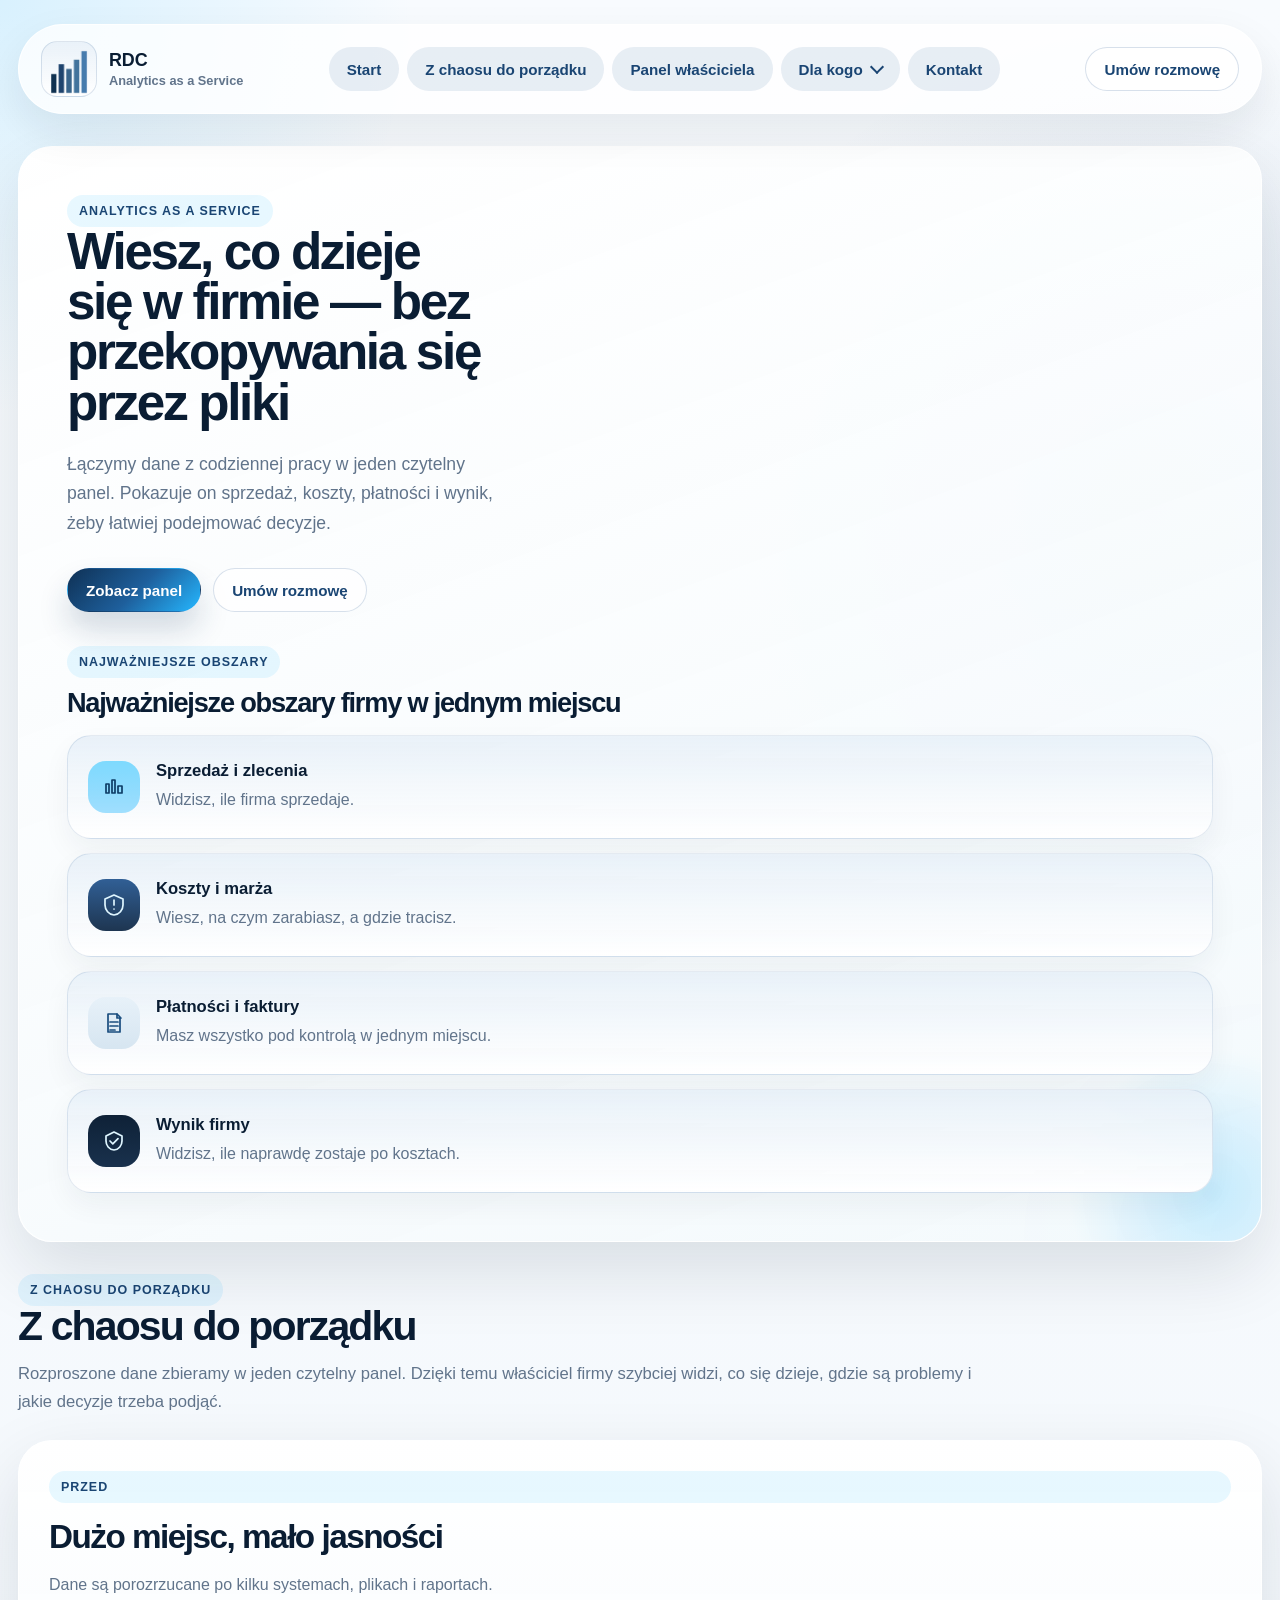
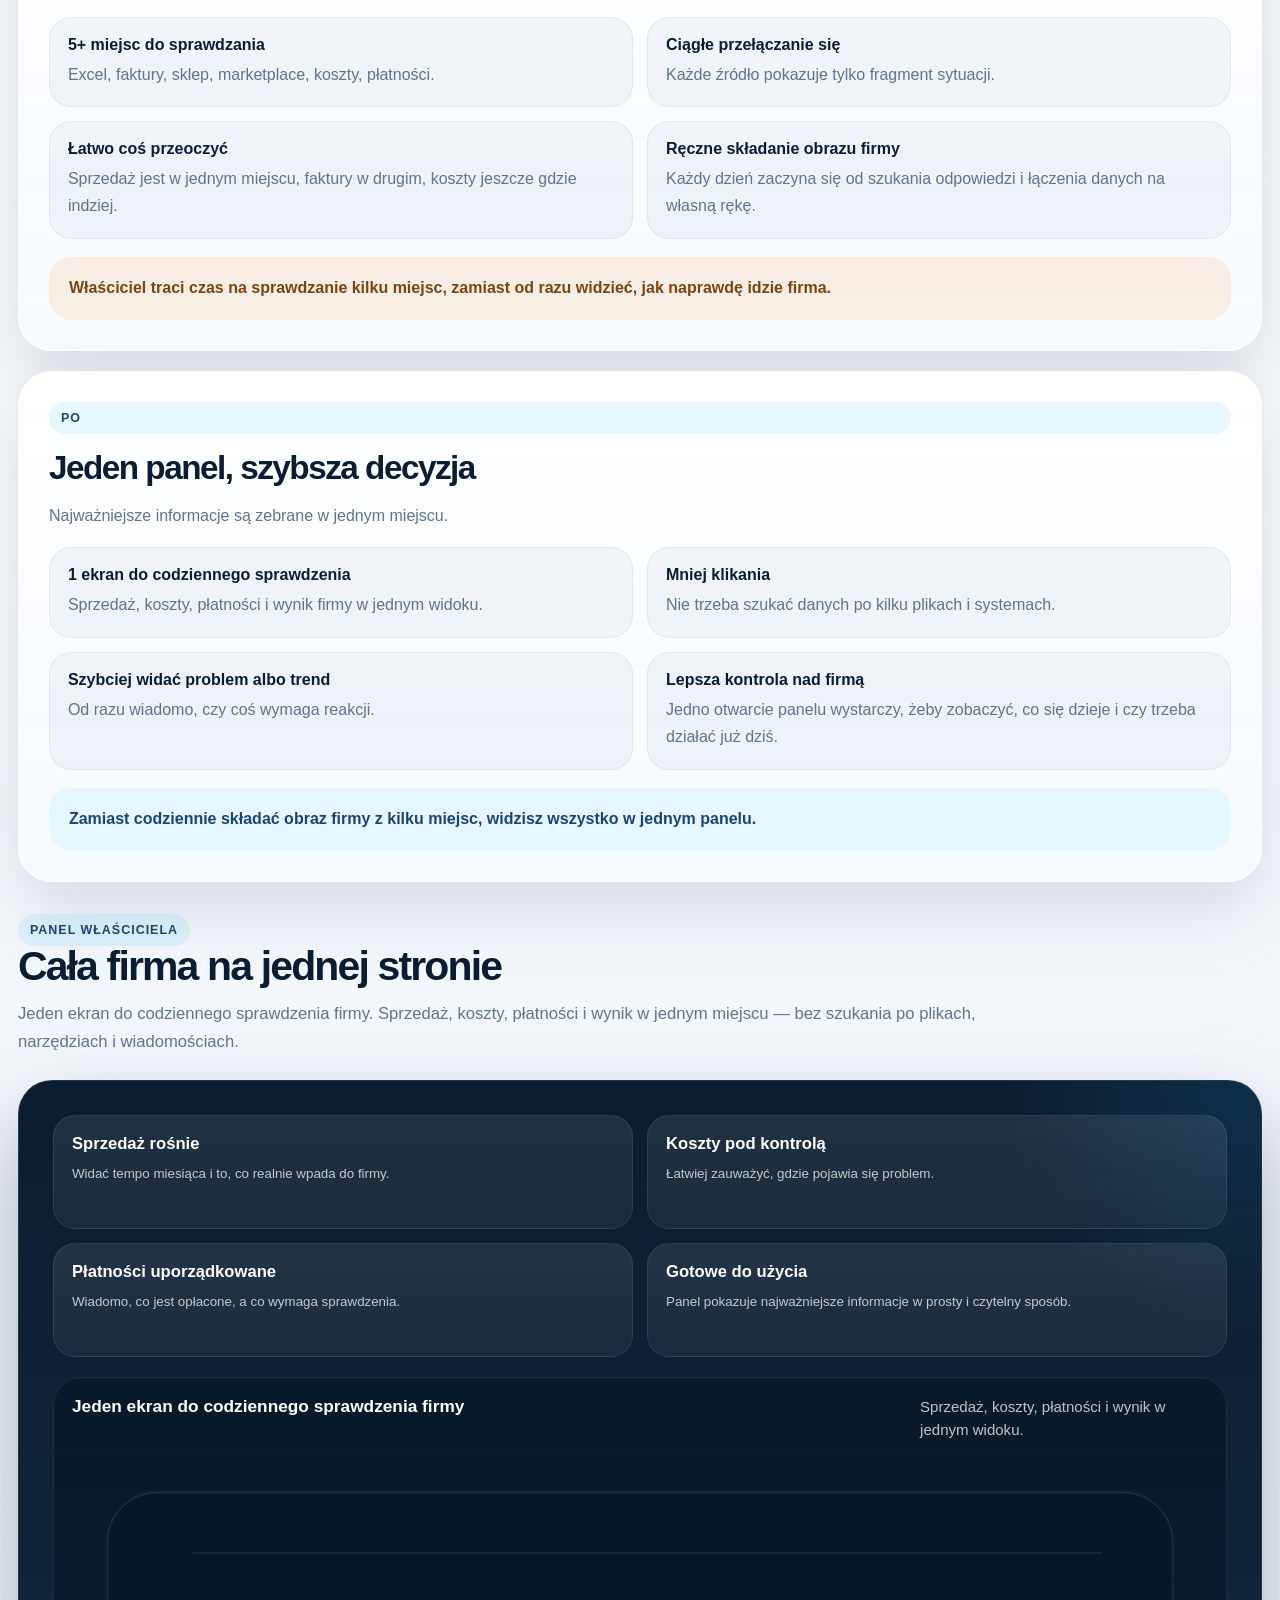
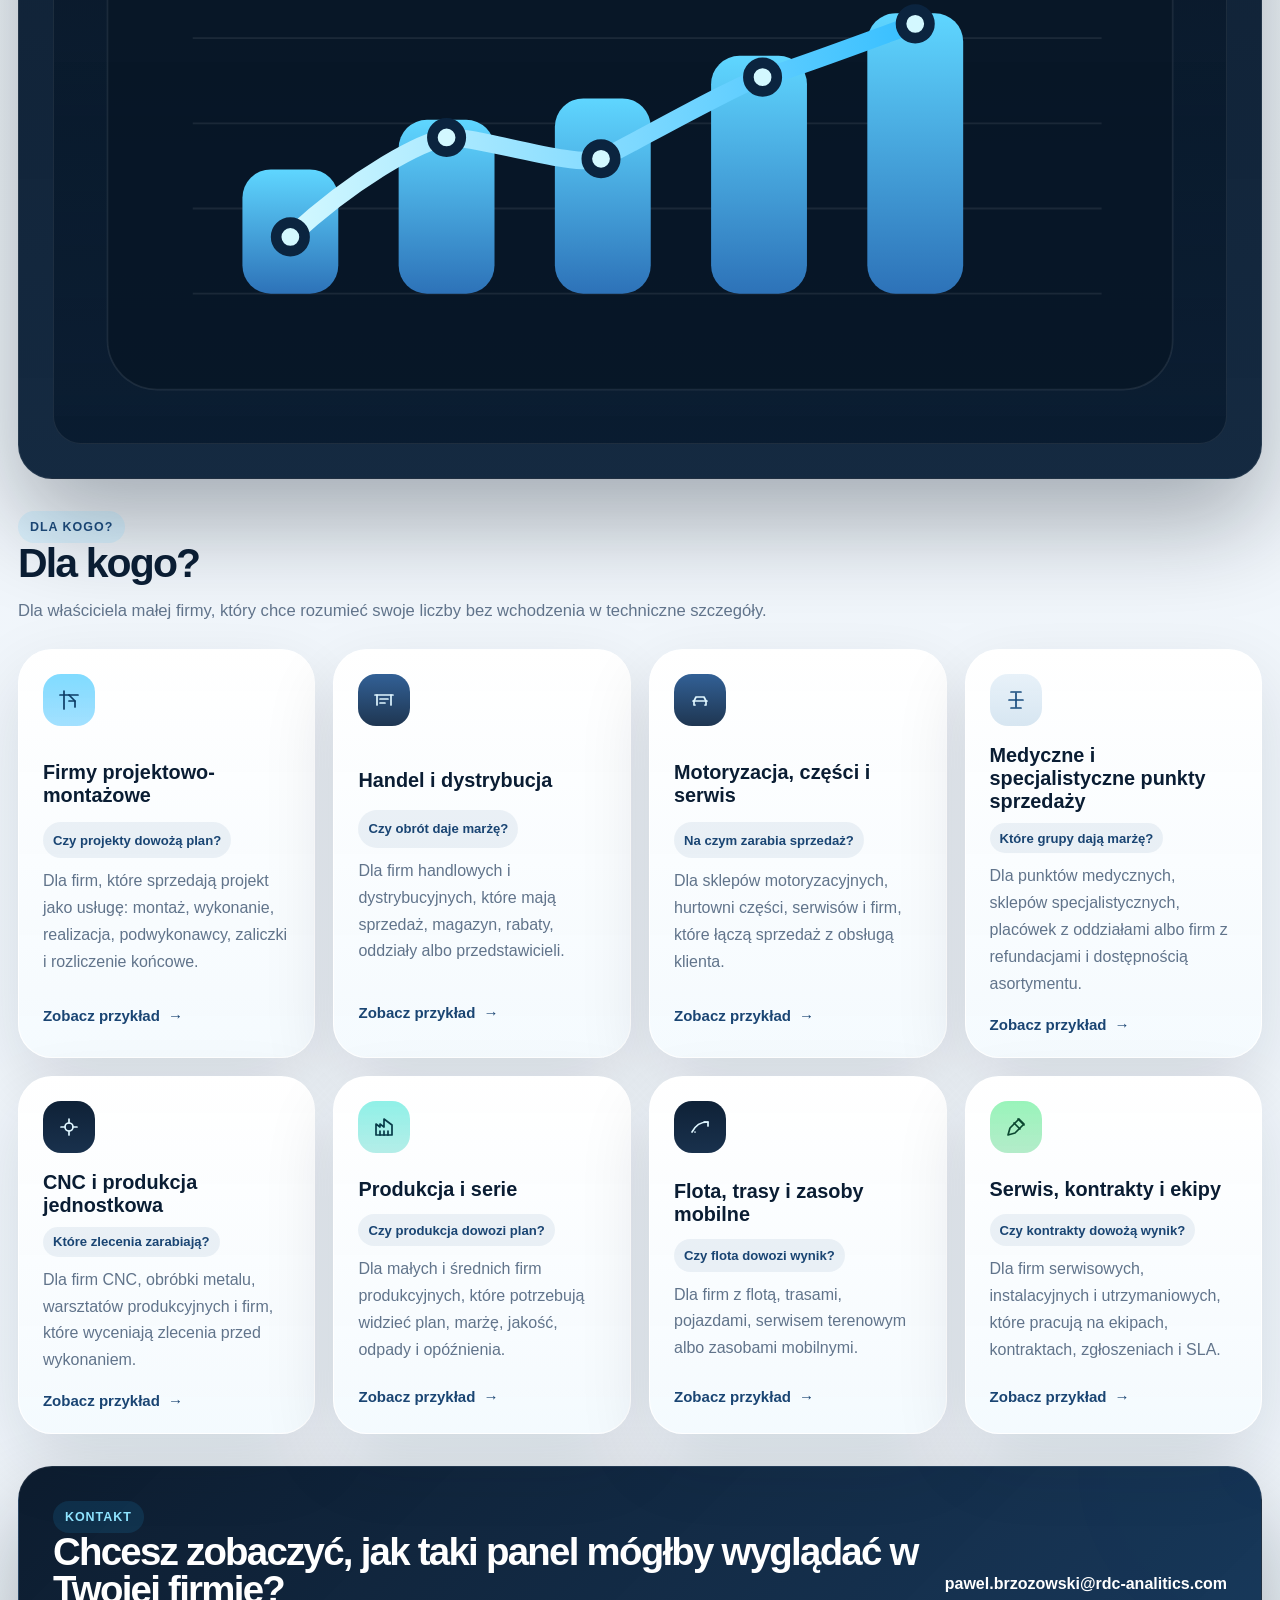
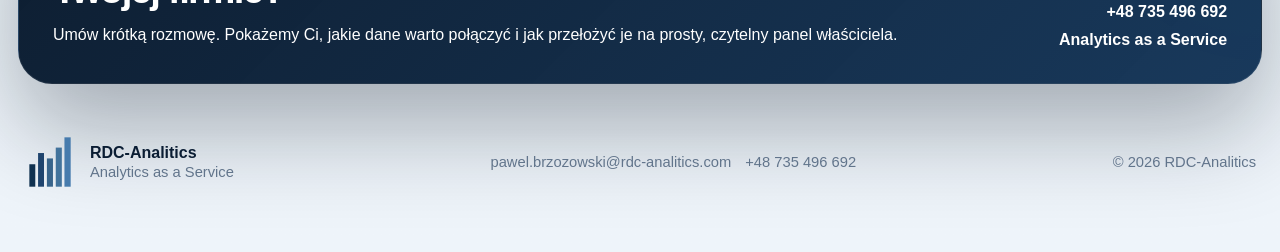
==== commit 3beb65c8: "Add files via upload" ====
--- a/index.html
+++ b/index.html
@@ -4,10 +4,10 @@
   <meta charset="utf-8">
   <meta name="viewport" content="width=device-width, initial-scale=1">
   <title>RDC | Dane, analityka i raporty dla firm</title>
-  <meta name="description" content="RDC porządkuje dane w małej firmie i pokazuje je w jednym, czytelnym panelu. Sprzedaż, koszty, płatności i wynik w jednym miejscu.">
+  <meta name="description" content="RDC łączy dane sprzedaży, kosztów, płatności i wyniku w jeden czytelny panel właściciela dla małej firmy.">
   <link rel="stylesheet" href="assets/styles.css">
 </head>
-<body>
+<body data-page="home" data-asset-prefix="">
   <div class="page-shell">
     <header class="topbar">
       <a class="brand" href="#start" aria-label="RDC">
@@ -16,18 +16,19 @@
         </span>
         <span class="brand-copy">
           <strong>RDC</strong>
-          <small>analytics as a service</small>
+          <small data-company-claim></small>
         </span>
       </a>
 
-      <nav class="nav">
-        <a href="#co-widzisz">Co widzisz</a>
-        <a href="#jak-to-wyglada">Jak to wygląda</a>
+      <nav class="nav" aria-label="Nawigacja główna">
+        <a href="#start">Start</a>
+        <a href="#z-chaosu-do-porzadku">Z chaosu do porządku</a>
+        <a href="#panel-wlasciciela">Panel właściciela</a>
         <a href="#dla-kogo">Dla kogo</a>
         <a href="#kontakt">Kontakt</a>
       </nav>
 
-      <a class="button ghost desktop-only" href="mailto:pawel.brzozowski@rdc-analitics.com">Umów rozmowę</a>
+      <a class="button ghost desktop-only" data-company-email data-keep-label="true" href="#">Umów rozmowę</a>
     </header>
 
     <main>
@@ -36,91 +37,192 @@
           <div class="hero-intro-grid">
             <div class="hero-copy">
               <span class="eyebrow">Analytics as a Service</span>
-              <h1>Jedno spojrzenie i wiesz, jak idzie firma.</h1>
+              <h1>Wiesz, co dzieje się w firmie — bez przekopywania się przez pliki</h1>
               <p class="hero-lead">
-                Porządkujemy dane z codziennej pracy i pokazujemy je w jednym,
-                czytelnym panelu. Właściciel od razu widzi sprzedaż, koszty,
-                płatności i końcowy wynik.
+                Łączymy dane z codziennej pracy w jeden czytelny panel. Pokazuje on sprzedaż,
+                koszty, płatności i wynik, żeby łatwiej podejmować decyzje.
               </p>
 
               <div class="hero-actions">
-                <a class="button" href="#co-widzisz">Zobacz efekt</a>
+                <a class="button" href="#panel-wlasciciela">Zobacz panel</a>
                 <a class="button secondary" href="#kontakt">Umów rozmowę</a>
               </div>
             </div>
 
-            <aside class="hero-inline-summary" id="co-widzisz" aria-label="Co widzisz">
-              <article class="hero-inline-point">
-                <span class="icon-bubble icon-cyan">
-                  <svg viewBox="0 0 24 24" aria-hidden="true"><path d="M4 18h3V9H4zm6 0h3V5h-3zm6 0h4V12h-4z"/></svg>
-                </span>
-                <div>
-                  <strong>Sprzedaż i zlecenia</strong>
-                  <p>Widzisz, co realnie wpada do firmy.</p>
-                </div>
-              </article>
-
-              <article class="hero-inline-point">
-                <span class="icon-bubble icon-blue">
-                  <svg viewBox="0 0 24 24" aria-hidden="true"><path d="M12 2 3 6v6c0 5 3.8 9.7 9 10 5.2-.3 9-5 9-10V6zm1 14h-2v-2h2zm0-4h-2V7h2z"/></svg>
-                </span>
-                <div>
-                  <strong>Koszty i marża</strong>
-                  <p>Od razu wiadomo, gdzie uciekają pieniądze.</p>
-                </div>
-              </article>
-
-              <article class="hero-inline-point">
-                <span class="icon-bubble icon-ice">
-                  <svg viewBox="0 0 24 24" aria-hidden="true"><path d="M6 3h9l3 3v15H6zm8 1.5V8h3.5"/><path d="M8 11h8M8 15h8M8 19h5"/></svg>
-                </span>
-                <div>
-                  <strong>Płatności i faktury</strong>
-                  <p>Masz porządek zamiast szukania po kilku miejscach.</p>
-                </div>
-              </article>
-
-              <article class="hero-inline-point">
-                <span class="icon-bubble icon-navy">
-                  <svg viewBox="0 0 24 24" aria-hidden="true"><path d="M12 3 4 7v5c0 4.4 3.1 8.5 8 9 4.9-.5 8-4.6 8-9V7zm-1 13-4-4 1.4-1.4 2.6 2.6 5.6-5.6L18 9z"/></svg>
-                </span>
-                <div>
-                  <strong>Końcowy wynik</strong>
-                  <p>Na koniec wiesz, ile firma naprawdę zostawia.</p>
-                </div>
-              </article>
+            <aside class="hero-area-panel" aria-labelledby="obszary-panelu">
+              <div class="hero-area-heading">
+                <span class="eyebrow">Najważniejsze obszary</span>
+                <h2 id="obszary-panelu">Najważniejsze obszary firmy w jednym miejscu</h2>
+              </div>
+
+              <div class="hero-area-list">
+                <article class="hero-area-card">
+                  <span class="icon-bubble icon-cyan">
+                    <svg viewBox="0 0 24 24" aria-hidden="true">
+                      <path d="M4 18h3V9H4z"></path>
+                      <path d="M10 18h3V5h-3z"></path>
+                      <path d="M16 18h4v-7h-4z"></path>
+                    </svg>
+                  </span>
+                  <div>
+                    <strong>Sprzedaż i zlecenia</strong>
+                    <p>Widzisz, ile firma sprzedaje.</p>
+                  </div>
+                </article>
+
+                <article class="hero-area-card">
+                  <span class="icon-bubble icon-blue">
+                    <svg viewBox="0 0 24 24" aria-hidden="true">
+                      <path d="M12 2 3 6v6c0 5 3.8 9.7 9 10 5.2-.3 9-5 9-10V6z"></path>
+                      <path d="M12 7v5"></path>
+                      <path d="M12 16h.01"></path>
+                    </svg>
+                  </span>
+                  <div>
+                    <strong>Koszty i marża</strong>
+                    <p>Wiesz, na czym zarabiasz, a gdzie tracisz.</p>
+                  </div>
+                </article>
+
+                <article class="hero-area-card">
+                  <span class="icon-bubble icon-ice">
+                    <svg viewBox="0 0 24 24" aria-hidden="true">
+                      <path d="M6 3h9l3 3v15H6z"></path>
+                      <path d="M15 3v4h4"></path>
+                      <path d="M8 11h8"></path>
+                      <path d="M8 15h8"></path>
+                      <path d="M8 19h5"></path>
+                    </svg>
+                  </span>
+                  <div>
+                    <strong>Płatności i faktury</strong>
+                    <p>Masz wszystko pod kontrolą w jednym miejscu.</p>
+                  </div>
+                </article>
+
+                <article class="hero-area-card">
+                  <span class="icon-bubble icon-navy">
+                    <svg viewBox="0 0 24 24" aria-hidden="true">
+                      <path d="M12 3 4 7v5c0 4.4 3.1 8.5 8 9 4.9-.5 8-4.6 8-9V7z"></path>
+                      <path d="m8 12 2.8 2.8L16 9.6"></path>
+                    </svg>
+                  </span>
+                  <div>
+                    <strong>Wynik firmy</strong>
+                    <p>Widzisz, ile naprawdę zostaje po kosztach.</p>
+                  </div>
+                </article>
+              </div>
             </aside>
           </div>
         </article>
+      </section>
+
+      <section class="journey-section" id="z-chaosu-do-porzadku">
+        <div class="section-heading">
+          <span class="eyebrow">Z chaosu do porządku</span>
+          <h2>Z chaosu do porządku</h2>
+          <p>
+            Rozproszone dane zbieramy w jeden czytelny panel. Dzięki temu właściciel firmy szybciej
+            widzi, co się dzieje, gdzie są problemy i jakie decyzje trzeba podjąć.
+          </p>
+        </div>
+
+        <div class="journey-grid">
+          <article class="journey-card before-card">
+            <span class="card-label">Przed</span>
+            <h3>Dużo miejsc, mało jasności</h3>
+            <p class="journey-copy">Dane są porozrzucane po kilku systemach, plikach i raportach.</p>
+
+            <div class="journey-points-grid">
+              <article class="journey-point-card">
+                <strong>5+ miejsc do sprawdzania</strong>
+                <p>Excel, faktury, sklep, marketplace, koszty, płatności.</p>
+              </article>
+              <article class="journey-point-card">
+                <strong>Ciągłe przełączanie się</strong>
+                <p>Każde źródło pokazuje tylko fragment sytuacji.</p>
+              </article>
+              <article class="journey-point-card">
+                <strong>Łatwo coś przeoczyć</strong>
+                <p>Sprzedaż jest w jednym miejscu, faktury w drugim, koszty jeszcze gdzie indziej.</p>
+              </article>
+              <article class="journey-point-card">
+                <strong>Ręczne składanie obrazu firmy</strong>
+                <p>Każdy dzień zaczyna się od szukania odpowiedzi i łączenia danych na własną rękę.</p>
+              </article>
+            </div>
+
+            <p class="journey-summary">
+              Właściciel traci czas na sprawdzanie kilku miejsc, zamiast od razu widzieć, jak naprawdę idzie firma.
+            </p>
+          </article>
+
+          <article class="journey-card after-card">
+            <span class="card-label">Po</span>
+            <h3>Jeden panel, szybsza decyzja</h3>
+            <p class="journey-copy">Najważniejsze informacje są zebrane w jednym miejscu.</p>
+
+            <div class="journey-points-grid">
+              <article class="journey-point-card">
+                <strong>1 ekran do codziennego sprawdzenia</strong>
+                <p>Sprzedaż, koszty, płatności i wynik firmy w jednym widoku.</p>
+              </article>
+              <article class="journey-point-card">
+                <strong>Mniej klikania</strong>
+                <p>Nie trzeba szukać danych po kilku plikach i systemach.</p>
+              </article>
+              <article class="journey-point-card">
+                <strong>Szybciej widać problem albo trend</strong>
+                <p>Od razu wiadomo, czy coś wymaga reakcji.</p>
+              </article>
+              <article class="journey-point-card">
+                <strong>Lepsza kontrola nad firmą</strong>
+                <p>Jedno otwarcie panelu wystarczy, żeby zobaczyć, co się dzieje i czy trzeba działać już dziś.</p>
+              </article>
+            </div>
+
+            <p class="journey-summary">
+              Zamiast codziennie składać obraz firmy z kilku miejsc, widzisz wszystko w jednym panelu.
+            </p>
+          </article>
+        </div>
+      </section>
+
+      <section class="dashboard-section" id="panel-wlasciciela">
+        <div class="section-heading">
+          <span class="eyebrow">Panel właściciela</span>
+          <h2>Cała firma na jednej stronie</h2>
+          <p>
+            Jeden ekran do codziennego sprawdzenia firmy. Sprzedaż, koszty, płatności i wynik
+            w jednym miejscu — bez szukania po plikach, narzędziach i wiadomościach.
+          </p>
+        </div>
 
         <article class="dashboard-panel">
-          <div class="dashboard-header">
-            <div>
-              <span class="panel-tag">Panel właściciela</span>
-              <h2>Cała firma na jednej stronie</h2>
-            </div>
-            <span class="panel-state">gotowe do użycia</span>
-          </div>
-
-          <div class="dashboard-strip">
+          <div class="dashboard-strip dashboard-strip-wide">
             <article class="status-card">
               <strong>Sprzedaż rośnie</strong>
-              <small>widać tempo miesiąca</small>
+              <small>Widać tempo miesiąca i to, co realnie wpada do firmy.</small>
             </article>
             <article class="status-card">
               <strong>Koszty pod kontrolą</strong>
-              <small>łatwiej wychwycić problem</small>
+              <small>Łatwiej zauważyć, gdzie pojawia się problem.</small>
             </article>
             <article class="status-card">
               <strong>Płatności uporządkowane</strong>
-              <small>nic nie ginie po drodze</small>
+              <small>Wiadomo, co jest opłacone, a co wymaga sprawdzenia.</small>
+            </article>
+            <article class="status-card">
+              <strong>Gotowe do użycia</strong>
+              <small>Panel pokazuje najważniejsze informacje w prosty i czytelny sposób.</small>
             </article>
           </div>
 
           <div class="chart-card">
             <div class="chart-legend">
               <strong>Jeden ekran do codziennego sprawdzenia firmy</strong>
-              <small>czytelny obraz sytuacji zamiast rozproszonych danych</small>
+              <small>Sprzedaż, koszty, płatności i wynik w jednym widoku.</small>
             </div>
 
             <svg class="hero-chart" viewBox="0 0 640 320" role="img" aria-label="Przykładowy wykres trendu firmy">
@@ -163,185 +265,58 @@
               </g>
             </svg>
           </div>
-
-          <div class="dashboard-note-grid">
-            <article class="dashboard-note-card">
-              <strong>Sprzedaż, koszty i płatności w jednym miejscu</strong>
-              <p>Nie trzeba już składać obrazu firmy z kilku narzędzi, plików i wiadomości.</p>
-            </article>
-            <article class="dashboard-note-card">
-              <strong>Właściciel widzi od razu, co wymaga reakcji</strong>
-              <p>Zamiast przeglądać tabelki, dostaje prosty i czytelny obraz sytuacji.</p>
-            </article>
-          </div>
         </article>
-      </section>
-
-      <section class="journey-section" id="jak-to-wyglada">
-        <div class="section-heading">
-          <span class="eyebrow">Jak to wygląda</span>
-          <h2>Z chaosu do jednego czytelnego panelu.</h2>
-          <p>
-            Zbieramy rozproszone dane i układamy je tak, żeby właściciel firmy
-            szybciej rozumiał sytuację i łatwiej podejmował decyzje.
-          </p>
-        </div>
-
-        <div class="journey-grid">
-          <article class="journey-card before-card">
-            <span class="card-label">Przed</span>
-            <h3>Dużo miejsc, mało jasności</h3>
-            <div class="journey-meta">
-              <span class="journey-badge journey-badge-warn">5+ miejsc</span>
-              <span class="journey-badge">ciągłe przełączanie</span>
-            </div>
-            <div class="journey-visual journey-chaos">
-              <article class="chaos-panel chaos-panel-a">
-                <strong>Excel</strong>
-                <small>sprzedaż tygodnia</small>
-              </article>
-              <article class="chaos-panel chaos-panel-b">
-                <strong>Faktury</strong>
-                <small>co opłacone</small>
-              </article>
-              <article class="chaos-panel chaos-panel-c">
-                <strong>Sklep / Marketplace</strong>
-                <small>osobne źródła danych</small>
-              </article>
-              <article class="chaos-panel chaos-panel-d">
-                <strong>Koszty</strong>
-                <small>inne miejsce, inny widok</small>
-              </article>
-            </div>
-            <div class="journey-points">
-              <span>szukanie odpowiedzi w kilku miejscach</span>
-              <span>łatwo coś przeoczyć</span>
-              <span>każdy dzień zaczyna się od składania obrazu firmy</span>
-            </div>
-            <p>Właściciel szuka odpowiedzi w kilku miejscach i codziennie składa obraz firmy ręcznie.</p>
-          </article>
-
-          <article class="journey-card after-card">
-            <span class="card-label">Po</span>
-            <h3>Jeden panel, jedna decyzja szybciej</h3>
-            <div class="journey-meta">
-              <span class="journey-badge journey-badge-good">1 ekran</span>
-              <span class="journey-badge">jedno codzienne sprawdzenie</span>
-            </div>
-            <div class="journey-visual journey-clean">
-              <div class="clean-top"></div>
-              <div class="clean-grid">
-                <span></span><span></span><span></span>
-                <span></span><span></span><span></span>
-              </div>
-              <div class="clean-line"></div>
-              <div class="clean-footer">
-                <span>sprzedaż</span>
-                <span>koszty</span>
-                <span>wynik</span>
-              </div>
-            </div>
-            <div class="journey-points journey-points-good">
-              <span>jedno miejsce do porannego sprawdzenia firmy</span>
-              <span>prościej zauważyć problem albo trend</span>
-              <span>mniej klikania, szybsze decyzje</span>
-            </div>
-            <p>Jedno otwarcie i wiadomo, co dzieje się w firmie oraz czy coś wymaga reakcji już dziś.</p>
-          </article>
-        </div>
       </section>
 
       <section class="audience-section" id="dla-kogo">
         <div class="section-heading compact-heading">
-          <span class="eyebrow">Dla kogo</span>
-          <h2>Dla właściciela małej firmy, który chce rozumieć liczby bez wchodzenia w technikalia.</h2>
-        </div>
-
-        <div class="persona-grid">
-          <article class="persona-card">
-            <div class="persona-visual">
-              <div class="persona-screen service-screen" aria-hidden="true">
-                <div class="screen-row"></div>
-                <div class="screen-bars"><span></span><span></span><span></span></div>
-              </div>
-            </div>
-            <div class="persona-copy">
-              <span class="eyebrow">Mała firma usługowa</span>
-              <h3>Zlecenia, płatności i końcowy wynik.</h3>
-              <p>Dobry kierunek, jeśli dziś sprawdzasz zlecenia, faktury i koszty osobno, a chcesz mieć to spięte w jedną całość.</p>
-            </div>
-          </article>
-
-          <article class="persona-card">
-            <div class="persona-visual">
-              <div class="persona-screen trade-screen" aria-hidden="true">
-                <div class="screen-row"></div>
-                <div class="screen-columns"><span></span><span></span><span></span><span></span></div>
-              </div>
-            </div>
-            <div class="persona-copy">
-              <span class="eyebrow">Mała firma handlowa</span>
-              <h3>Sprzedaż, kanały, koszty i marża w jednym widoku.</h3>
-              <p>Dobry kierunek, jeśli dziś składasz obraz firmy z kilku systemów i chcesz szybciej wiedzieć, co naprawdę działa.</p>
-            </div>
-          </article>
-        </div>
-      </section>
-
-      <section class="delivery-section">
-        <div class="section-heading compact-heading">
-          <span class="eyebrow">Co dostajesz</span>
-          <h2>Prosty proces i gotowy efekt końcowy.</h2>
-        </div>
-
-        <div class="delivery-grid">
-          <article class="delivery-card">
-            <span class="step-pill">1</span>
-            <h3>Łączymy dane</h3>
-            <p>Zbieramy to, co dziś jest porozrzucane po plikach, systemach i narzędziach.</p>
-          </article>
-
-          <article class="delivery-card">
-            <span class="step-pill">2</span>
-            <h3>Układamy czytelny panel</h3>
-            <p>Pokazujemy tylko to, co naprawdę pomaga zarządzać firmą na co dzień.</p>
-          </article>
-
-          <article class="delivery-card">
-            <span class="step-pill">3</span>
-            <h3>Masz gotowy obraz sytuacji</h3>
-            <p>Właściciel otwiera jeden ekran i od razu wie, czy wszystko idzie dobrze.</p>
-          </article>
-        </div>
+          <span class="eyebrow">Dla kogo?</span>
+          <h2>Dla kogo?</h2>
+          <p>
+            Dla właściciela małej firmy, który chce rozumieć swoje liczby bez wchodzenia w techniczne szczegóły.
+          </p>
+        </div>
+
+        <div class="realization-grid" data-demo-grid></div>
       </section>
 
       <section class="contact-section" id="kontakt">
         <article class="contact-card">
           <div class="contact-copy">
             <span class="eyebrow">Kontakt</span>
-            <h2>Chcesz zobaczyć, jak taki panel może wyglądać w Twojej firmie?</h2>
+            <h2>Chcesz zobaczyć, jak taki panel mógłby wyglądać w Twojej firmie?</h2>
             <p>
-              Pokażemy Ci prosty kierunek: jakie dane warto połączyć, co pokazać
-              na jednym ekranie i jak przełożyć to na szybsze decyzje.
+              Umów krótką rozmowę. Pokażemy Ci, jakie dane warto połączyć i jak przełożyć je
+              na prosty, czytelny panel właściciela.
             </p>
           </div>
 
           <div class="contact-meta">
-            <a href="mailto:pawel.brzozowski@rdc-analitics.com">pawel.brzozowski@rdc-analitics.com</a>
-            <a href="tel:+48735496692">+48 735 496 692</a>
-            <span>RDC-Analitics</span>
+            <a data-company-email href="#"></a>
+            <a data-company-phone href="#"></a>
+            <span data-company-claim></span>
           </div>
         </article>
       </section>
     </main>
 
     <footer class="footer">
-      <img src="assets/rdc-analitics-logo-mark.png" alt="RDC sygnet">
-      <p>RDC-Analitics. Dane, analityka i raporty dla firm.</p>
-      <small>&copy; <span id="year"></span> RDC</small>
+      <div class="footer-brand">
+        <img src="assets/rdc-analitics-logo-mark.png" alt="RDC sygnet">
+        <div>
+          <strong>RDC-Analitics</strong>
+          <small data-company-claim></small>
+        </div>
+      </div>
+      <div class="footer-contact">
+        <a data-company-email href="#"></a>
+        <a data-company-phone href="#"></a>
+      </div>
+      <small>&copy; <span id="year"></span> RDC-Analitics</small>
     </footer>
   </div>
 
+  <script src="assets/site-data.js"></script>
   <script src="assets/app.js"></script>
 </body>
 </html>
--- a/assets/styles.css
+++ b/assets/styles.css
@@ -6,18 +6,22 @@
   --navy-760: #255a93;
   --cyan-500: #25b7ff;
   --cyan-420: #73d9ff;
+  --teal-420: #4fd6c8;
+  --green-420: #56d486;
   --ice-100: #f7fbfe;
   --ice-200: #e8f1f9;
   --white: #ffffff;
   --ink: #112236;
   --muted: #61748b;
   --line: rgba(17, 34, 54, 0.1);
+  --line-strong: rgba(17, 34, 54, 0.14);
   --line-light: rgba(255, 255, 255, 0.08);
   --shadow-soft: 0 28px 72px rgba(8, 24, 43, 0.12);
-  --shadow-deep: 0 46px 96px rgba(6, 18, 32, 0.34);
+  --shadow-deep: 0 44px 96px rgba(6, 18, 32, 0.32);
   --radius-xl: 34px;
   --radius-lg: 26px;
   --radius-md: 20px;
+  --radius-sm: 16px;
   --content-max: 2140px;
 }
 
@@ -37,6 +41,19 @@
     radial-gradient(circle at top left, rgba(37, 183, 255, 0.15), transparent 26rem),
     radial-gradient(circle at 90% 10%, rgba(37, 86, 143, 0.14), transparent 30rem),
     linear-gradient(180deg, #f8fbfe 0%, #eef4fa 100%);
+  animation: page-in 260ms ease-out both;
+}
+
+@keyframes page-in {
+  from {
+    opacity: 0;
+    transform: translateY(8px);
+  }
+
+  to {
+    opacity: 1;
+    transform: translateY(0);
+  }
 }
 
 img {
@@ -142,6 +159,7 @@
 }
 
 .nav a,
+.nav summary,
 .button {
   display: inline-flex;
   align-items: center;
@@ -154,14 +172,111 @@
   transition: transform 160ms ease, background 160ms ease, border-color 160ms ease;
 }
 
-.nav a {
+.nav a,
+.nav summary {
   color: var(--navy-820);
   background: rgba(37, 86, 143, 0.1);
 }
 
 .nav a:hover,
-.button:hover {
+.nav summary:hover,
+.button:hover,
+.realization-card:hover,
+.back-link:hover {
   transform: translateY(-1px);
+}
+
+.nav-dropdown {
+  position: relative;
+}
+
+.nav summary {
+  list-style: none;
+  cursor: pointer;
+}
+
+.nav summary::-webkit-details-marker {
+  display: none;
+}
+
+.nav summary::after {
+  content: "";
+  width: 8px;
+  height: 8px;
+  margin-left: 9px;
+  border-right: 2px solid currentColor;
+  border-bottom: 2px solid currentColor;
+  transform: translateY(-2px) rotate(45deg);
+  transition: transform 160ms ease;
+}
+
+.nav-dropdown[open] summary::after {
+  transform: translateY(2px) rotate(225deg);
+}
+
+.nav-dropdown-panel {
+  position: absolute;
+  top: calc(100% + 12px);
+  left: 50%;
+  z-index: 60;
+  display: grid;
+  width: min(520px, calc(100vw - 32px));
+  max-height: min(70vh, 620px);
+  overflow: auto;
+  padding: 12px;
+  border-radius: 26px;
+  text-align: left;
+  background: rgba(255, 255, 255, 0.96);
+  border: 1px solid rgba(37, 86, 143, 0.12);
+  box-shadow: var(--shadow-soft);
+  transform: translateX(-50%);
+}
+
+.nav-dropdown:not([open]) .nav-dropdown-panel {
+  display: none;
+}
+
+.nav .nav-dropdown-link {
+  justify-content: flex-start;
+  gap: 12px;
+  min-height: auto;
+  padding: 12px;
+  border-radius: 18px;
+  background: transparent;
+  text-align: left;
+}
+
+.nav .nav-dropdown-link:hover {
+  background: rgba(37, 86, 143, 0.08);
+}
+
+.nav-dropdown-link strong,
+.nav-dropdown-link small {
+  display: block;
+}
+
+.nav-dropdown-link strong {
+  color: var(--navy-950);
+  font-size: 0.95rem;
+}
+
+.nav-dropdown-link small {
+  margin-top: 3px;
+  color: var(--muted);
+  font-size: 0.78rem;
+  font-weight: 700;
+}
+
+.nav-dropdown-icon {
+  width: 38px;
+  height: 38px;
+  flex-basis: 38px;
+  border-radius: 14px;
+}
+
+.nav-dropdown-icon svg {
+  width: 18px;
+  height: 18px;
 }
 
 .button {
@@ -179,14 +294,28 @@
   box-shadow: none;
 }
 
+.button.is-placeholder {
+  color: rgba(255, 255, 255, 0.72);
+  background: rgba(255, 255, 255, 0.12);
+  border-color: rgba(255, 255, 255, 0.16);
+  box-shadow: none;
+  cursor: default;
+  pointer-events: none;
+}
+
+.demo-hero-copy .button.is-placeholder {
+  color: var(--navy-820);
+  background: rgba(37, 86, 143, 0.08);
+  border-color: rgba(37, 86, 143, 0.14);
+}
+
 .desktop-only {
   display: inline-flex;
 }
 
 .eyebrow,
-.panel-tag,
 .card-label,
-.step-pill {
+.panel-tag {
   display: inline-flex;
   align-items: center;
   min-height: 32px;
@@ -198,26 +327,37 @@
   text-transform: uppercase;
 }
 
-.eyebrow {
-  margin-bottom: 20px;
+.eyebrow,
+.card-label {
   color: var(--navy-820);
   background: rgba(37, 183, 255, 0.1);
 }
 
-.hero {
-  display: grid;
-  gap: 24px;
-  align-items: start;
+.panel-tag {
+  color: rgba(255, 255, 255, 0.88);
+  background: rgba(255, 255, 255, 0.08);
+}
+
+.hero,
+.journey-section,
+.dashboard-section,
+.audience-section,
+.contact-section,
+.demo-page {
+  margin-top: 32px;
+  scroll-margin-top: 120px;
 }
 
 .hero-intro-card,
-.hero-copy,
+.journey-card,
 .dashboard-panel,
-.feature-card,
-.journey-card,
-.persona-card,
-.delivery-card,
-  .contact-card {
+.realization-card,
+.contact-card,
+.demo-hero-copy,
+.demo-preview-card,
+.demo-info-card,
+.demo-pages-card,
+.demo-cta-card {
   border-radius: var(--radius-xl);
 }
 
@@ -226,8 +366,8 @@
   overflow: hidden;
   padding: 48px;
   background:
-    linear-gradient(160deg, rgba(255, 255, 255, 0.96), rgba(243, 249, 252, 0.9)),
-    radial-gradient(circle at bottom right, rgba(37, 183, 255, 0.1), transparent 18rem);
+    linear-gradient(160deg, rgba(255, 255, 255, 0.97), rgba(243, 249, 252, 0.9)),
+    radial-gradient(circle at bottom right, rgba(37, 183, 255, 0.12), transparent 18rem);
   border: 1px solid rgba(255, 255, 255, 0.94);
   box-shadow: var(--shadow-soft);
 }
@@ -235,10 +375,10 @@
 .hero-intro-card::after {
   content: "";
   position: absolute;
-  right: -90px;
-  bottom: -90px;
-  width: 270px;
-  height: 270px;
+  right: -96px;
+  bottom: -96px;
+  width: 290px;
+  height: 290px;
   border-radius: 50%;
   background: radial-gradient(circle, rgba(37, 183, 255, 0.22), transparent 70%);
   pointer-events: none;
@@ -249,79 +389,111 @@
   z-index: 1;
   display: grid;
   grid-template-columns: minmax(0, 1.08fr) minmax(420px, 0.84fr);
-  gap: 32px;
+  gap: 34px;
   align-items: center;
 }
 
 .hero-copy {
   display: grid;
   align-content: start;
-  min-height: 100%;
+  gap: 0;
+}
+
+.hero-copy .eyebrow,
+.hero-area-heading .eyebrow,
+.section-heading .eyebrow,
+.contact-copy .eyebrow,
+.demo-info-card .eyebrow,
+.demo-pages-card .eyebrow,
+.demo-cta-card .eyebrow,
+.demo-hero-copy .eyebrow,
+.back-link,
+.footer small {
+  width: fit-content;
+}
+
+.hero h1,
+.demo-hero h1 {
+  color: var(--navy-950);
 }
 
 .hero h1 {
-  max-width: 14.2ch;
-  font-size: clamp(3.2rem, 4vw, 5.8rem);
-  color: var(--navy-950);
+  max-width: 14.6ch;
+  font-size: clamp(3.2rem, 4vw, 5.6rem);
 }
 
 .hero-lead {
-  margin-top: 20px;
-  max-width: 54ch;
-  font-size: 1.08rem;
-}
-
-.hero-actions {
+  margin-top: 22px;
+  max-width: 44ch;
+  font-size: 1.1rem;
+}
+
+.hero-actions,
+.demo-actions {
   display: flex;
   flex-wrap: wrap;
   gap: 12px;
   margin-top: 30px;
 }
 
-.hero-inline-summary {
-  display: grid;
+.hero-area-panel {
+  display: grid;
+  gap: 18px;
+}
+
+.hero-area-heading h2 {
+  margin-top: 12px;
+  color: var(--navy-950);
+  font-size: clamp(1.7rem, 2vw, 2.4rem);
+}
+
+.hero-area-list {
+  display: grid;
+  gap: 14px;
+}
+
+.hero-area-card {
+  display: grid;
+  grid-template-columns: auto minmax(0, 1fr);
   gap: 16px;
-  align-content: center;
-}
-
-.hero-inline-point {
-  display: grid;
-  grid-template-columns: auto minmax(0, 1fr);
-  gap: 14px;
-  align-items: center;
-  padding: 18px;
+  align-items: center;
+  min-height: 104px;
+  padding: 18px 20px;
   border-radius: 24px;
-  min-height: 108px;
   background: linear-gradient(180deg, rgba(231, 240, 248, 0.88), rgba(255, 255, 255, 0.98));
   border: 1px solid rgba(37, 86, 143, 0.12);
   box-shadow: 0 12px 28px rgba(17, 34, 54, 0.05);
 }
 
-.hero-inline-point strong {
+.hero-area-card strong,
+.journey-point-card strong,
+.status-card strong,
+.realization-copy strong,
+.demo-info-card h2,
+.demo-pages-card h2,
+.demo-cta-card h2,
+.footer strong {
   display: block;
+  color: var(--navy-950);
+}
+
+.hero-area-card strong {
   margin-bottom: 6px;
-  color: var(--navy-950);
-  font-size: 1.02rem;
-}
-
-.hero-inline-point p {
-  font-size: 0.95rem;
-}
-
-.icon-bubble,
-.tile-icon {
+  font-size: 1.04rem;
+}
+
+.icon-bubble {
   display: grid;
   place-items: center;
-  width: 48px;
-  height: 48px;
-  flex: 0 0 48px;
-  border-radius: 16px;
-}
-
-.icon-bubble svg,
-.tile-icon svg {
-  width: 22px;
-  height: 22px;
+  width: 52px;
+  height: 52px;
+  flex: 0 0 52px;
+  border-radius: 18px;
+}
+
+.icon-bubble svg {
+  width: 24px;
+  height: 24px;
   stroke: currentColor;
   fill: none;
   stroke-width: 1.7;
@@ -334,24 +506,123 @@
   background: linear-gradient(180deg, rgba(114, 215, 255, 0.9), rgba(37, 183, 255, 0.42));
 }
 
-.icon-blue {
+.icon-blue,
+.icon-indigo {
   color: #dff6ff;
   background: linear-gradient(180deg, rgba(37, 86, 143, 0.94), rgba(16, 41, 70, 0.94));
 }
 
-.icon-ice {
+.icon-ice,
+.icon-medical {
   color: #184c7e;
   background: linear-gradient(180deg, rgba(231, 241, 249, 0.96), rgba(212, 228, 240, 0.94));
 }
 
-.icon-navy {
+.icon-navy,
+.icon-cnc,
+.icon-slate {
   color: #dff6ff;
   background: linear-gradient(180deg, rgba(10, 29, 51, 0.98), rgba(16, 41, 70, 0.96));
 }
 
+.icon-teal {
+  color: #083b49;
+  background: linear-gradient(180deg, rgba(132, 239, 229, 0.9), rgba(79, 214, 200, 0.42));
+}
+
+.icon-green {
+  color: #0b4730;
+  background: linear-gradient(180deg, rgba(139, 243, 177, 0.88), rgba(86, 212, 134, 0.44));
+}
+
+.section-heading {
+  max-width: 960px;
+  margin-bottom: 24px;
+}
+
+.compact-heading {
+  max-width: 760px;
+}
+
+.section-heading h1,
+.section-heading h2,
+.demo-pages-card h2,
+.demo-cta-card h2 {
+  color: var(--navy-950);
+  font-size: clamp(2.2rem, 3.2vw, 4rem);
+}
+
+.section-heading p,
+.demo-pages-card p {
+  margin-top: 14px;
+  font-size: 1.04rem;
+}
+
+.journey-grid,
+.demo-info-grid {
+  display: grid;
+  grid-template-columns: repeat(2, minmax(0, 1fr));
+  gap: 20px;
+}
+
+.journey-card,
+.realization-card,
+.demo-info-card,
+.demo-pages-card,
+.demo-cta-card {
+  background: linear-gradient(180deg, rgba(255, 255, 255, 0.96), rgba(244, 250, 254, 0.94));
+  border: 1px solid rgba(255, 255, 255, 0.94);
+  box-shadow: var(--shadow-soft);
+}
+
+.journey-card {
+  display: grid;
+  gap: 18px;
+  padding: 30px;
+}
+
+.journey-card h3 {
+  color: var(--navy-950);
+  font-size: clamp(1.8rem, 2.6vw, 2.8rem);
+}
+
+.journey-copy {
+  font-size: 1rem;
+}
+
+.journey-points-grid {
+  display: grid;
+  grid-template-columns: repeat(2, minmax(0, 1fr));
+  gap: 14px;
+}
+
+.journey-point-card {
+  padding: 18px;
+  border-radius: 22px;
+  background: rgba(37, 86, 143, 0.05);
+  border: 1px solid rgba(37, 86, 143, 0.08);
+}
+
+.journey-point-card strong {
+  margin-bottom: 8px;
+  font-size: 1rem;
+}
+
+.journey-summary {
+  padding: 18px 20px;
+  border-radius: 22px;
+  font-weight: 700;
+  color: var(--navy-820);
+  background: rgba(37, 183, 255, 0.08);
+}
+
+.before-card .journey-summary {
+  color: #7b4513;
+  background: rgba(255, 177, 110, 0.18);
+}
+
 .dashboard-panel {
   display: grid;
-  align-content: start;
   gap: 20px;
   padding: 34px;
   background:
@@ -361,45 +632,18 @@
   box-shadow: var(--shadow-deep);
 }
 
-.dashboard-header {
-  display: flex;
-  align-items: flex-start;
-  justify-content: space-between;
-  gap: 18px;
-}
-
-.panel-tag {
-  color: rgba(255, 255, 255, 0.9);
-  background: rgba(255, 255, 255, 0.08);
-}
-
-.dashboard-header h2 {
-  margin-top: 12px;
-  color: var(--white);
-  font-size: clamp(2.2rem, 2.8vw, 3.8rem);
-  max-width: 10ch;
-}
-
-.panel-state {
-  display: inline-flex;
-  align-items: center;
-  min-height: 32px;
-  padding: 7px 12px;
-  border-radius: 999px;
-  color: #9fe9ff;
-  font-size: 0.78rem;
-  font-weight: 800;
-  background: rgba(37, 183, 255, 0.14);
-}
-
 .dashboard-strip {
   display: grid;
   grid-template-columns: repeat(3, minmax(0, 1fr));
   gap: 14px;
 }
 
-.status-card,
-.dashboard-note-card {
+.dashboard-strip-wide {
+  grid-template-columns: repeat(4, minmax(0, 1fr));
+}
+
+.status-card {
+  min-height: 114px;
   padding: 18px;
   border-radius: 22px;
   background: linear-gradient(180deg, rgba(255, 255, 255, 0.09), rgba(255, 255, 255, 0.05));
@@ -407,21 +651,19 @@
 }
 
 .status-card strong,
-.dashboard-note-card strong,
 .chart-legend strong {
-  display: block;
   color: var(--white);
 }
 
 .status-card strong {
-  margin-bottom: 8px;
+  margin-bottom: 10px;
   font-size: 1.04rem;
 }
 
 .status-card small,
-.dashboard-note-card p,
 .chart-legend small {
   color: rgba(255, 255, 255, 0.74);
+  line-height: 1.5;
 }
 
 .chart-card {
@@ -446,7 +688,6 @@
 .chart-legend small {
   max-width: 18rem;
   font-size: 0.94rem;
-  line-height: 1.5;
 }
 
 .hero-chart {
@@ -455,503 +696,57 @@
   height: auto;
 }
 
-.dashboard-note-grid {
-  display: grid;
-  grid-template-columns: repeat(2, minmax(0, 1fr));
-  gap: 14px;
-}
-
-.section-heading {
-  max-width: 880px;
-  margin-bottom: 24px;
-}
-
-.compact-heading {
-  max-width: 980px;
-}
-
-.section-heading h2 {
-  font-size: clamp(2.2rem, 3.3vw, 4.2rem);
-  color: var(--navy-950);
-}
-
-.section-heading p {
-  margin-top: 14px;
-  font-size: 1.04rem;
-}
-
-.journey-section,
-.audience-section,
-.delivery-section,
-.contact-section {
-  margin-top: 32px;
-}
-
-.feature-grid {
-  display: grid;
-  grid-template-columns: repeat(2, minmax(0, 1fr));
+.realization-grid {
+  display: grid;
+  grid-template-columns: repeat(auto-fit, minmax(260px, 1fr));
   gap: 18px;
 }
 
-.feature-card {
-  display: grid;
-  gap: 20px;
-  padding: 30px;
-  background: rgba(255, 255, 255, 0.92);
+.realization-card {
+  display: grid;
+  gap: 18px;
+  padding: 24px;
   border: 1px solid rgba(255, 255, 255, 0.94);
-  box-shadow: var(--shadow-soft);
-}
-
-.feature-copy h3 {
-  margin: 16px 0 10px;
-  color: var(--navy-950);
-  font-size: 1.7rem;
-}
-
-.feature-visual {
-  display: grid;
-  gap: 14px;
-  min-height: 190px;
-  padding: 20px;
-  border-radius: 28px;
-  background:
-    linear-gradient(180deg, rgba(9, 27, 47, 0.98), rgba(15, 49, 85, 0.96)),
-    radial-gradient(circle at top right, rgba(37, 183, 255, 0.18), transparent 12rem);
-}
-
-.feature-headline {
-  display: grid;
-  gap: 6px;
-}
-
-.feature-headline span,
-.result-copy span {
-  color: rgba(255, 255, 255, 0.72);
-  font-size: 0.92rem;
-}
-
-.feature-headline strong,
-.result-copy strong {
-  color: var(--white);
-  font-size: 1.2rem;
-}
-
-.mini-bars {
-  display: flex;
-  align-items: end;
-  gap: 12px;
-  height: 120px;
-}
-
-.mini-bars span,
-.screen-bars span,
-.screen-columns span {
-  flex: 1;
-  border-radius: 18px 18px 6px 6px;
-  background: linear-gradient(180deg, rgba(89, 212, 255, 0.98), rgba(38, 104, 174, 0.9));
-}
-
-.mini-bars span:nth-child(1) { height: 34%; }
-.mini-bars span:nth-child(2) { height: 46%; }
-.mini-bars span:nth-child(3) { height: 68%; }
-.mini-bars span:nth-child(4) { height: 82%; }
-.mini-bars span:nth-child(5) { height: 74%; }
-
-.feature-stack {
-  align-content: center;
-}
-
-.stack-line {
-  display: grid;
-  grid-template-columns: 1fr auto;
-  align-items: center;
-  gap: 14px;
-  padding: 12px 14px;
-  border-radius: 18px;
-  background: rgba(255, 255, 255, 0.06);
-}
-
-.stack-line span {
-  display: block;
-  width: 100%;
-  height: 10px;
+  transition: transform 160ms ease, border-color 160ms ease, box-shadow 160ms ease;
+}
+
+.realization-card:hover {
+  border-color: rgba(37, 86, 143, 0.16);
+}
+
+.realization-copy {
+  display: grid;
+  gap: 10px;
+}
+
+.realization-copy strong {
+  font-size: 1.24rem;
+}
+
+.realization-subtitle {
+  display: inline-flex;
+  width: fit-content;
+  min-height: 30px;
+  align-items: center;
+  padding: 6px 10px;
   border-radius: 999px;
-  background: linear-gradient(90deg, rgba(89, 212, 255, 0.96), rgba(38, 104, 174, 0.92));
-}
-
-.stack-line:nth-child(1) span { max-width: 92%; }
-.stack-line:nth-child(2) span { max-width: 66%; }
-.stack-line:nth-child(3) span { max-width: 54%; }
-
-.stack-line strong {
-  color: var(--white);
-  font-size: 0.96rem;
-}
-
-.feature-payments {
-  grid-template-columns: repeat(3, minmax(0, 1fr));
-  align-items: stretch;
-}
-
-.pay-chip {
-  display: grid;
-  place-items: center;
-  min-height: 128px;
-  padding: 16px;
-  border-radius: 22px;
+  font-size: 0.82rem;
   font-weight: 800;
-  text-align: center;
-}
-
-.pay-ok {
-  color: #dff6ff;
-  background: linear-gradient(180deg, rgba(37, 183, 255, 0.28), rgba(37, 86, 143, 0.18));
-}
-
-.pay-wait {
-  color: #dff6ff;
-  background: linear-gradient(180deg, rgba(37, 86, 143, 0.24), rgba(10, 29, 51, 0.16));
-}
-
-.pay-late {
-  color: #dff6ff;
-  background: linear-gradient(180deg, rgba(255, 157, 96, 0.24), rgba(126, 49, 23, 0.18));
-}
-
-.feature-result {
-  grid-template-columns: 132px minmax(0, 1fr);
-  align-items: center;
-}
-
-.result-ring {
-  position: relative;
-  display: grid;
-  place-items: center;
-  width: 120px;
-  height: 120px;
-}
-
-.result-ring svg {
-  width: 120px;
-  height: 120px;
-  transform: rotate(-90deg);
-}
-
-.result-ring circle {
-  fill: none;
-  stroke: rgba(255, 255, 255, 0.12);
-  stroke-width: 12;
-}
-
-.result-ring-value {
-  stroke: #59d4ff;
-  stroke-linecap: round;
-  stroke-dasharray: 264;
-  stroke-dashoffset: 84;
-}
-
-.result-ring strong {
-  position: absolute;
-  color: var(--white);
-  font-size: 1rem;
-  font-weight: 800;
-  text-transform: uppercase;
-  letter-spacing: 0.08em;
-}
-
-.result-copy {
-  display: grid;
+  color: var(--navy-820);
+  background: rgba(37, 86, 143, 0.08);
+}
+
+.realization-link {
+  display: inline-flex;
+  align-items: center;
   gap: 8px;
-}
-
-.journey-grid {
-  display: grid;
-  grid-template-columns: repeat(2, minmax(0, 1fr));
-  gap: 18px;
-}
-
-.journey-card {
-  display: grid;
-  gap: 18px;
-  padding: 30px;
-  background: rgba(255, 255, 255, 0.92);
-  border: 1px solid rgba(255, 255, 255, 0.94);
-  box-shadow: var(--shadow-soft);
-}
-
-.before-card {
-  background: linear-gradient(180deg, rgba(255, 255, 255, 0.96), rgba(250, 252, 254, 0.94));
-}
-
-.after-card {
-  background: linear-gradient(180deg, rgba(255, 255, 255, 0.98), rgba(244, 250, 254, 0.96));
-}
-
-.card-label {
-  color: var(--navy-820);
-  background: rgba(37, 183, 255, 0.1);
-}
-
-.journey-card h3 {
-  color: var(--navy-950);
-  font-size: 2rem;
-}
-
-.journey-meta {
-  display: flex;
-  flex-wrap: wrap;
-  gap: 10px;
-}
-
-.journey-badge {
-  display: inline-flex;
-  align-items: center;
-  min-height: 34px;
-  padding: 8px 14px;
-  border-radius: 999px;
-  color: var(--navy-820);
-  font-size: 0.86rem;
-  font-weight: 800;
-  background: rgba(37, 86, 143, 0.08);
-}
-
-.journey-badge-warn {
-  color: #7b4513;
-  background: rgba(255, 177, 110, 0.24);
-}
-
-.journey-badge-good {
-  color: #0f5c8e;
-  background: rgba(95, 214, 255, 0.24);
-}
-
-.journey-visual {
-  min-height: 230px;
-  padding: 22px;
-  border-radius: 28px;
-}
-
-.journey-chaos {
-  position: relative;
-  display: grid;
-  grid-template-columns: repeat(2, minmax(0, 1fr));
-  gap: 14px;
-  align-items: stretch;
-  background:
-    linear-gradient(180deg, rgba(247, 250, 253, 0.98), rgba(255, 255, 255, 0.96)),
-    radial-gradient(circle at bottom right, rgba(255, 177, 110, 0.14), transparent 10rem);
-  border: 1px solid rgba(37, 86, 143, 0.1);
-}
-
-.chaos-panel {
-  display: grid;
-  gap: 6px;
-  min-height: 106px;
-  align-content: start;
-  padding: 16px;
-  border-radius: 20px;
-  color: var(--navy-950);
-  background: linear-gradient(180deg, rgba(231, 241, 249, 0.9), rgba(255, 255, 255, 0.96));
-  border: 1px solid rgba(37, 86, 143, 0.12);
-  box-shadow: 0 10px 24px rgba(17, 34, 54, 0.06);
-}
-
-.chaos-panel strong {
-  font-size: 1rem;
-}
-
-.chaos-panel small {
-  color: var(--muted);
-  font-size: 0.88rem;
-  line-height: 1.4;
-}
-
-.chaos-panel-a {
-  transform: none;
-}
-
-.chaos-panel-b {
-  transform: none;
-}
-
-.chaos-panel-c {
-  transform: none;
-}
-
-.chaos-panel-d {
-  transform: none;
-}
-
-.journey-clean {
-  display: grid;
-  gap: 14px;
-  background:
-    linear-gradient(180deg, rgba(9, 27, 47, 0.98), rgba(15, 49, 85, 0.96)),
-    radial-gradient(circle at top right, rgba(37, 183, 255, 0.18), transparent 12rem);
-}
-
-.clean-top,
-.screen-row {
-  height: 16px;
-  border-radius: 999px;
-  background: rgba(255, 255, 255, 0.14);
-}
-
-.clean-grid {
-  display: grid;
-  grid-template-columns: repeat(3, minmax(0, 1fr));
-  gap: 12px;
-  min-height: 124px;
-}
-
-.clean-grid span {
-  border-radius: 18px;
-  background: linear-gradient(180deg, rgba(255, 255, 255, 0.1), rgba(37, 183, 255, 0.18));
-}
-
-.clean-line {
-  height: 8px;
-  border-radius: 999px;
-  background: linear-gradient(90deg, rgba(176, 240, 255, 0.94), rgba(37, 183, 255, 0.98));
-}
-
-.clean-footer {
-  display: grid;
-  grid-template-columns: repeat(3, minmax(0, 1fr));
-  gap: 10px;
-}
-
-.clean-footer span {
-  display: inline-flex;
-  align-items: center;
-  justify-content: center;
-  min-height: 40px;
-  border-radius: 14px;
-  color: rgba(255, 255, 255, 0.86);
-  font-size: 0.88rem;
-  font-weight: 700;
-  background: rgba(255, 255, 255, 0.08);
-}
-
-.journey-points {
-  display: grid;
-  gap: 10px;
-}
-
-.journey-points span {
-  display: inline-flex;
-  align-items: center;
-  gap: 10px;
-  padding: 12px 14px;
-  border-radius: 16px;
   color: var(--navy-820);
   font-size: 0.94rem;
-  font-weight: 700;
-  background: rgba(37, 86, 143, 0.06);
-}
-
-.journey-points span::before {
-  content: "";
-  width: 8px;
-  height: 8px;
-  flex: 0 0 8px;
-  border-radius: 50%;
-  background: rgba(37, 86, 143, 0.42);
-}
-
-.journey-points-good span {
-  background: rgba(37, 183, 255, 0.08);
-}
-
-.journey-points-good span::before {
-  background: #25b7ff;
-}
-
-.persona-grid {
-  display: grid;
-  grid-template-columns: repeat(2, minmax(0, 1fr));
-  gap: 18px;
-}
-
-.persona-card {
-  display: grid;
-  grid-template-columns: 240px minmax(0, 1fr);
-  overflow: hidden;
-  background: rgba(255, 255, 255, 0.92);
-  border: 1px solid rgba(255, 255, 255, 0.94);
-  box-shadow: var(--shadow-soft);
-}
-
-.persona-visual {
-  padding: 22px;
-  background:
-    radial-gradient(circle at top left, rgba(114, 215, 255, 0.3), transparent 9rem),
-    linear-gradient(180deg, rgba(10, 29, 51, 0.96), rgba(16, 41, 70, 0.96));
-}
-
-.persona-screen {
-  display: grid;
-  gap: 14px;
-  height: 100%;
-  min-height: 220px;
-  padding: 18px;
-  border-radius: 24px;
-  background:
-    linear-gradient(180deg, rgba(255, 255, 255, 0.06), rgba(255, 255, 255, 0.03)),
-    radial-gradient(circle at 20% 20%, rgba(37, 183, 255, 0.24), transparent 8rem);
-}
-
-.screen-bars,
-.screen-columns {
-  display: flex;
-  align-items: end;
-  gap: 10px;
-  min-height: 130px;
-}
-
-.screen-bars span:nth-child(1) { height: 42%; }
-.screen-bars span:nth-child(2) { height: 68%; }
-.screen-bars span:nth-child(3) { height: 90%; }
-
-.screen-columns span:nth-child(1) { height: 36%; }
-.screen-columns span:nth-child(2) { height: 52%; }
-.screen-columns span:nth-child(3) { height: 76%; }
-.screen-columns span:nth-child(4) { height: 88%; }
-
-.persona-copy {
-  padding: 28px;
-}
-
-.persona-copy h3 {
-  margin-bottom: 14px;
-  color: var(--navy-950);
-  font-size: clamp(1.9rem, 2.4vw, 2.8rem);
-}
-
-.delivery-grid {
-  display: grid;
-  grid-template-columns: repeat(3, minmax(0, 1fr));
-  gap: 18px;
-}
-
-.delivery-card {
-  display: grid;
-  gap: 14px;
-  padding: 28px;
-  background: linear-gradient(180deg, rgba(255, 255, 255, 0.94), rgba(241, 247, 251, 0.94));
-  border: 1px solid rgba(255, 255, 255, 0.94);
-  box-shadow: var(--shadow-soft);
-}
-
-.step-pill {
-  width: fit-content;
-  color: #8fe4ff;
-  background: linear-gradient(180deg, rgba(8, 24, 43, 0.98), rgba(16, 41, 70, 0.96));
-}
-
-.delivery-card h3 {
-  color: var(--navy-950);
-  font-size: 1.6rem;
+  font-weight: 800;
+}
+
+.realization-link::after {
+  content: "→";
 }
 
 .contact-card {
@@ -967,7 +762,8 @@
   box-shadow: var(--shadow-deep);
 }
 
-.contact-card .eyebrow {
+.contact-card .eyebrow,
+.demo-cta-card .eyebrow {
   color: #8fe4ff;
   background: rgba(37, 183, 255, 0.12);
 }
@@ -975,13 +771,17 @@
 .contact-card h2,
 .contact-card p,
 .contact-meta a,
-.contact-meta span {
+.contact-meta span,
+.demo-cta-card h2,
+.demo-cta-card p {
   color: var(--white);
 }
 
-.contact-card h2 {
+.contact-card h2,
+.demo-cta-card h2 {
+  margin-top: 0;
   margin-bottom: 14px;
-  font-size: clamp(2.1rem, 3.4vw, 3.5rem);
+  font-size: clamp(2rem, 3vw, 3.2rem);
 }
 
 .contact-meta {
@@ -999,24 +799,384 @@
 
 .footer {
   display: grid;
-  justify-items: center;
+  grid-template-columns: auto 1fr auto;
+  align-items: center;
+  gap: 18px;
+  margin-top: 28px;
+  padding: 24px 6px 0;
+}
+
+.footer-brand {
+  display: inline-flex;
+  align-items: center;
+  gap: 14px;
+}
+
+.footer-brand img {
+  width: 52px;
+  height: 52px;
+  object-fit: contain;
+}
+
+.footer-brand div {
+  display: grid;
+  gap: 2px;
+}
+
+.footer-brand small {
+  color: var(--muted);
+}
+
+.footer-contact {
+  display: flex;
+  flex-wrap: wrap;
+  justify-content: center;
+  gap: 14px;
+}
+
+.footer-contact a,
+.footer small {
+  color: var(--muted);
+  font-size: 0.92rem;
+}
+
+.demo-page {
+  display: grid;
+  gap: 24px;
+}
+
+.back-link {
+  display: inline-flex;
+  align-items: center;
+  gap: 8px;
+  color: var(--navy-820);
+  font-size: 0.92rem;
+  font-weight: 800;
+}
+
+.back-link::before {
+  content: "←";
+}
+
+.demo-hero {
+  display: grid;
+  grid-template-columns: minmax(0, 0.92fr) minmax(420px, 1.08fr);
+  gap: 24px;
+  align-items: stretch;
+}
+
+.demo-hero-copy,
+.demo-preview-card,
+.demo-info-card,
+.demo-pages-card {
+  padding: 30px;
+  background: linear-gradient(180deg, rgba(255, 255, 255, 0.97), rgba(243, 249, 252, 0.94));
+  border: 1px solid rgba(255, 255, 255, 0.94);
+  box-shadow: var(--shadow-soft);
+}
+
+.demo-hero-copy h1 {
+  max-width: 12ch;
+  font-size: clamp(2.8rem, 4vw, 4.8rem);
+}
+
+.demo-lead {
+  margin-top: 18px;
+  font-size: 1.04rem;
+}
+
+.demo-tag-list {
+  display: flex;
+  flex-wrap: wrap;
   gap: 10px;
-  padding: 34px 16px 0;
-}
-
-.footer img {
-  width: 56px;
-  height: 56px;
-  object-fit: contain;
-}
-
-.footer p,
-.footer small {
+  margin-top: 24px;
+}
+
+.tag-chip {
+  display: inline-flex;
+  align-items: center;
+  min-height: 34px;
+  padding: 8px 12px;
+  border-radius: 999px;
+  color: var(--navy-820);
+  font-size: 0.84rem;
+  font-weight: 800;
+  background: rgba(37, 183, 255, 0.1);
+}
+
+.demo-preview-card {
+  display: grid;
+  gap: 16px;
+}
+
+.demo-preview-frame {
+  overflow: hidden;
+  border-radius: 24px;
+  border: 1px solid rgba(37, 86, 143, 0.12);
+  background: linear-gradient(180deg, #f5fbff, #edf5fb);
+}
+
+.demo-visual-shell {
+  display: grid;
+  gap: 18px;
+  min-height: 430px;
+  padding: 22px;
+  color: var(--white);
+  background:
+    radial-gradient(circle at 82% 8%, rgba(37, 183, 255, 0.24), transparent 18rem),
+    linear-gradient(155deg, rgba(7, 21, 36, 0.98), rgba(13, 40, 69, 0.96));
+}
+
+.demo-visual-top {
+  display: flex;
+  align-items: center;
+  gap: 14px;
+}
+
+.demo-visual-top strong,
+.demo-visual-top small,
+.demo-visual-metric strong,
+.demo-visual-metric span,
+.demo-visual-list strong,
+.demo-visual-list span,
+.demo-visual-footer span {
+  display: block;
+}
+
+.demo-visual-top strong {
+  color: var(--white);
+  font-size: 1.08rem;
+}
+
+.demo-visual-top small,
+.demo-visual-metric span,
+.demo-visual-list span,
+.demo-visual-footer span {
+  color: rgba(255, 255, 255, 0.68);
+}
+
+.demo-visual-icon {
+  width: 50px;
+  height: 50px;
+  flex-basis: 50px;
+}
+
+.demo-visual-metrics {
+  display: grid;
+  grid-template-columns: repeat(4, minmax(0, 1fr));
+  gap: 10px;
+}
+
+.demo-visual-metric {
+  min-height: 92px;
+  padding: 14px;
+  border-radius: 18px;
+  background: rgba(255, 255, 255, 0.08);
+  border: 1px solid rgba(255, 255, 255, 0.08);
+}
+
+.demo-visual-metric span {
+  margin-bottom: 10px;
+  font-size: 0.78rem;
+  font-weight: 800;
+  text-transform: uppercase;
+  letter-spacing: 0.06em;
+}
+
+.demo-visual-metric strong {
+  color: var(--white);
+  font-size: clamp(1rem, 1.6vw, 1.28rem);
+  line-height: 1.08;
+}
+
+.demo-visual-body {
+  display: grid;
+  grid-template-columns: minmax(0, 0.82fr) minmax(260px, 1fr);
+  gap: 14px;
+  align-items: stretch;
+}
+
+.demo-visual-chart,
+.demo-visual-list {
+  min-height: 210px;
+  border-radius: 22px;
+  background: rgba(4, 15, 27, 0.48);
+  border: 1px solid rgba(255, 255, 255, 0.08);
+}
+
+.demo-visual-chart {
+  display: flex;
+  align-items: end;
+  justify-content: space-between;
+  gap: 10px;
+  padding: 22px;
+}
+
+.demo-visual-chart span {
+  position: relative;
+  display: block;
+  width: 100%;
+  height: var(--bar-height);
+  min-height: 42px;
+  border-radius: 16px 16px 8px 8px;
+  background: linear-gradient(180deg, var(--cyan-420), #2470b7);
+  box-shadow: 0 14px 26px rgba(37, 183, 255, 0.16);
+}
+
+.demo-visual-chart i {
+  position: absolute;
+  left: 50%;
+  bottom: -24px;
+  color: rgba(255, 255, 255, 0.56);
+  font-size: 0.72rem;
+  font-style: normal;
+  font-weight: 800;
+  transform: translateX(-50%);
+}
+
+.demo-visual-list {
+  display: grid;
+  gap: 10px;
+  align-content: center;
+  margin: 0;
+  padding: 16px;
+  list-style: none;
+}
+
+.demo-visual-list li {
+  display: grid;
+  grid-template-columns: auto 1fr;
+  gap: 10px;
+  align-items: center;
+  padding: 12px;
+  border-radius: 16px;
+  background: rgba(255, 255, 255, 0.06);
+}
+
+.demo-visual-list span {
+  width: 34px;
+  height: 34px;
+  display: grid;
+  place-items: center;
+  border-radius: 12px;
+  color: #082238;
+  font-size: 0.74rem;
+  font-weight: 900;
+  background: linear-gradient(180deg, #dff7ff, #73d9ff);
+}
+
+.demo-visual-list strong {
+  color: rgba(255, 255, 255, 0.9);
+  font-size: 0.9rem;
+  line-height: 1.28;
+}
+
+.demo-visual-footer {
+  display: grid;
+  grid-template-columns: repeat(4, minmax(0, 1fr));
+  gap: 10px;
+}
+
+.demo-visual-footer span {
+  min-height: 38px;
+  padding: 10px 12px;
+  border-radius: 999px;
+  font-size: 0.78rem;
+  font-weight: 800;
   text-align: center;
-}
-
-@media (max-width: 1520px) {
-  .hero-intro-grid {
+  background: rgba(255, 255, 255, 0.08);
+  border: 1px solid rgba(255, 255, 255, 0.08);
+}
+
+.demo-preview-note {
+  font-size: 0.92rem;
+}
+
+.demo-info-card h2 {
+  font-size: clamp(1.6rem, 2.3vw, 2.4rem);
+}
+
+.demo-info-card p {
+  margin-top: 12px;
+}
+
+.demo-pages-card,
+.demo-cta-card {
+  padding: 30px;
+}
+
+.question-grid {
+  display: grid;
+  grid-template-columns: repeat(3, minmax(0, 1fr));
+  gap: 14px;
+  margin-top: 22px;
+}
+
+.question-card {
+  padding: 18px;
+  border-radius: 22px;
+  background: rgba(37, 86, 143, 0.05);
+  border: 1px solid rgba(37, 86, 143, 0.08);
+}
+
+.question-index {
+  display: inline-flex;
+  align-items: center;
+  min-height: 30px;
+  padding: 6px 10px;
+  border-radius: 999px;
+  margin-bottom: 10px;
+  color: var(--navy-820);
+  font-size: 0.78rem;
+  font-weight: 800;
+  background: rgba(37, 183, 255, 0.12);
+}
+
+.question-card p {
+  color: var(--navy-950);
+  font-weight: 700;
+}
+
+.demo-cta-card {
+  display: grid;
+  gap: 0;
+  background:
+    linear-gradient(135deg, rgba(8, 24, 43, 0.98), rgba(15, 49, 85, 0.96)),
+    radial-gradient(circle at top right, rgba(37, 183, 255, 0.2), transparent 16rem);
+  border: 1px solid rgba(255, 255, 255, 0.08);
+  box-shadow: var(--shadow-deep);
+}
+
+.demo-cta-card .demo-actions {
+  margin-top: 24px;
+}
+
+.demo-cta-card .button.secondary {
+  background: rgba(255, 255, 255, 0.14);
+  border-color: rgba(255, 255, 255, 0.16);
+  color: var(--white);
+}
+
+@media (max-width: 1360px) {
+  .hero-intro-grid,
+  .demo-hero {
+    grid-template-columns: 1fr;
+  }
+
+  .journey-grid,
+  .demo-info-grid {
+    grid-template-columns: 1fr;
+  }
+
+  .dashboard-strip-wide {
+    grid-template-columns: repeat(2, minmax(0, 1fr));
+  }
+
+  .question-grid {
+    grid-template-columns: repeat(2, minmax(0, 1fr));
+  }
+
+  .demo-visual-body {
     grid-template-columns: 1fr;
   }
 }
@@ -1044,50 +1204,40 @@
   }
 
   .hero-intro-card,
+  .journey-card,
   .dashboard-panel,
-  .feature-card,
-  .journey-card,
-  .persona-copy,
-  .delivery-card,
-  .contact-card {
+  .realization-card,
+  .contact-card,
+  .demo-hero-copy,
+  .demo-preview-card,
+  .demo-info-card,
+  .demo-pages-card,
+  .demo-cta-card {
     padding: 24px;
   }
 
-  .hero-intro-grid {
+  .dashboard-strip,
+  .dashboard-strip-wide,
+  .question-grid,
+  .journey-points-grid {
     grid-template-columns: 1fr;
-    gap: 22px;
-  }
-
-  .dashboard-header,
+  }
+
   .chart-legend,
   .contact-card {
+    flex-direction: column;
     grid-template-columns: 1fr;
-    flex-direction: column;
-  }
-
-  .hero-inline-summary,
-  .journey-grid,
-  .persona-grid,
-  .delivery-grid,
-  .dashboard-strip,
-  .dashboard-note-grid {
-    grid-template-columns: 1fr;
-  }
-
-  .feature-payments {
-    grid-template-columns: repeat(3, minmax(0, 1fr));
-  }
-
-  .journey-chaos {
-    grid-template-columns: 1fr;
-  }
-
-  .persona-card {
-    grid-template-columns: 1fr;
-  }
-
-  .persona-visual {
-    min-height: 220px;
+  }
+
+  .contact-meta {
+    justify-items: start;
+    text-align: left;
+  }
+
+  .nav-dropdown-panel {
+    left: auto;
+    right: 0;
+    transform: none;
   }
 }
 
@@ -1097,73 +1247,129 @@
   }
 
   .nav a,
+  .nav summary,
+  .nav-dropdown,
   .button {
     width: 100%;
   }
 
+  .nav-dropdown-panel {
+    position: static;
+    width: 100%;
+    max-height: none;
+    margin-top: 8px;
+    transform: none;
+  }
+
   .hero h1 {
-    max-width: 10.6ch;
-    font-size: clamp(2.5rem, 11vw, 4.6rem);
+    max-width: 11ch;
+    font-size: clamp(2.6rem, 11vw, 4.4rem);
   }
 
   .hero-lead,
   .section-heading p,
-  .hero-inline-point p,
-  .feature-copy p,
-  .journey-card p,
-  .persona-copy p,
-  .delivery-card p,
-  .contact-card p {
+  .journey-copy,
+  .journey-summary,
+  .status-card small,
+  .realization-copy p,
+  .contact-card p,
+  .demo-lead,
+  .demo-info-card p,
+  .demo-pages-card p,
+  .demo-preview-note,
+  .question-card p {
     font-size: 0.97rem;
   }
 
-  .delivery-grid,
-  .feature-payments,
-  .contact-meta {
+  .hero-area-card,
+  .realization-card {
+    gap: 14px;
+  }
+
+  .hero-area-card,
+  .contact-card,
+  .footer {
     grid-template-columns: 1fr;
   }
 
-  .clean-footer {
+  .hero-area-card {
+    align-items: start;
+  }
+
+  .footer {
+    justify-items: start;
+  }
+
+  .footer-contact {
+    justify-content: flex-start;
+  }
+
+  .demo-visual-metrics,
+  .demo-visual-footer {
+    grid-template-columns: repeat(2, minmax(0, 1fr));
+  }
+
+  .demo-visual-shell {
+    min-height: auto;
+    padding: 18px;
+  }
+}
+
+@media (min-width: 1500px) {
+  .dashboard-section .section-heading {
+    max-width: 780px;
+  }
+
+  .dashboard-section .section-heading h2 {
+    font-size: clamp(2.4rem, 2.4vw, 3.35rem);
+  }
+
+  .dashboard-panel {
+    grid-template-columns: minmax(320px, 420px) minmax(0, 1fr);
+    align-items: start;
+    gap: 24px;
+    padding: 28px;
+  }
+
+  .dashboard-strip-wide {
     grid-template-columns: 1fr;
-  }
-
-  .feature-result {
-    grid-template-columns: 1fr;
-  }
-
-  .hero-inline-point {
-    grid-template-columns: 1fr;
-    align-items: start;
-  }
-
-  .contact-meta {
-    justify-items: start;
-    text-align: left;
-  }
-
-  .contact-meta a,
-  .contact-meta span {
-    word-break: break-word;
+    align-content: start;
+  }
+
+  .status-card {
+    min-height: 108px;
+    padding: 16px;
+  }
+
+  .chart-card {
+    display: grid;
+    justify-self: center;
+    width: min(100%, 1120px);
+    min-height: 500px;
+  }
+
+  .hero-chart {
+    max-height: 460px;
   }
 }
 
 @media (min-width: 1800px) {
   :root {
-    --content-max: 2380px;
+    --content-max: 2200px;
   }
 
   .hero-intro-grid {
-    grid-template-columns: minmax(0, 1.14fr) minmax(520px, 0.86fr);
+    grid-template-columns: minmax(0, 1.16fr) minmax(540px, 0.84fr);
   }
 
   .hero h1 {
-    max-width: 15.4ch;
+    max-width: 15.6ch;
     font-size: clamp(3.8rem, 3.7vw, 6.2rem);
   }
 }
 
 @media (min-width: 2200px) {
   :root {
-    --content-max: 2540px;
-  }
-}
+    --content-max: 2300px;
+  }
+}
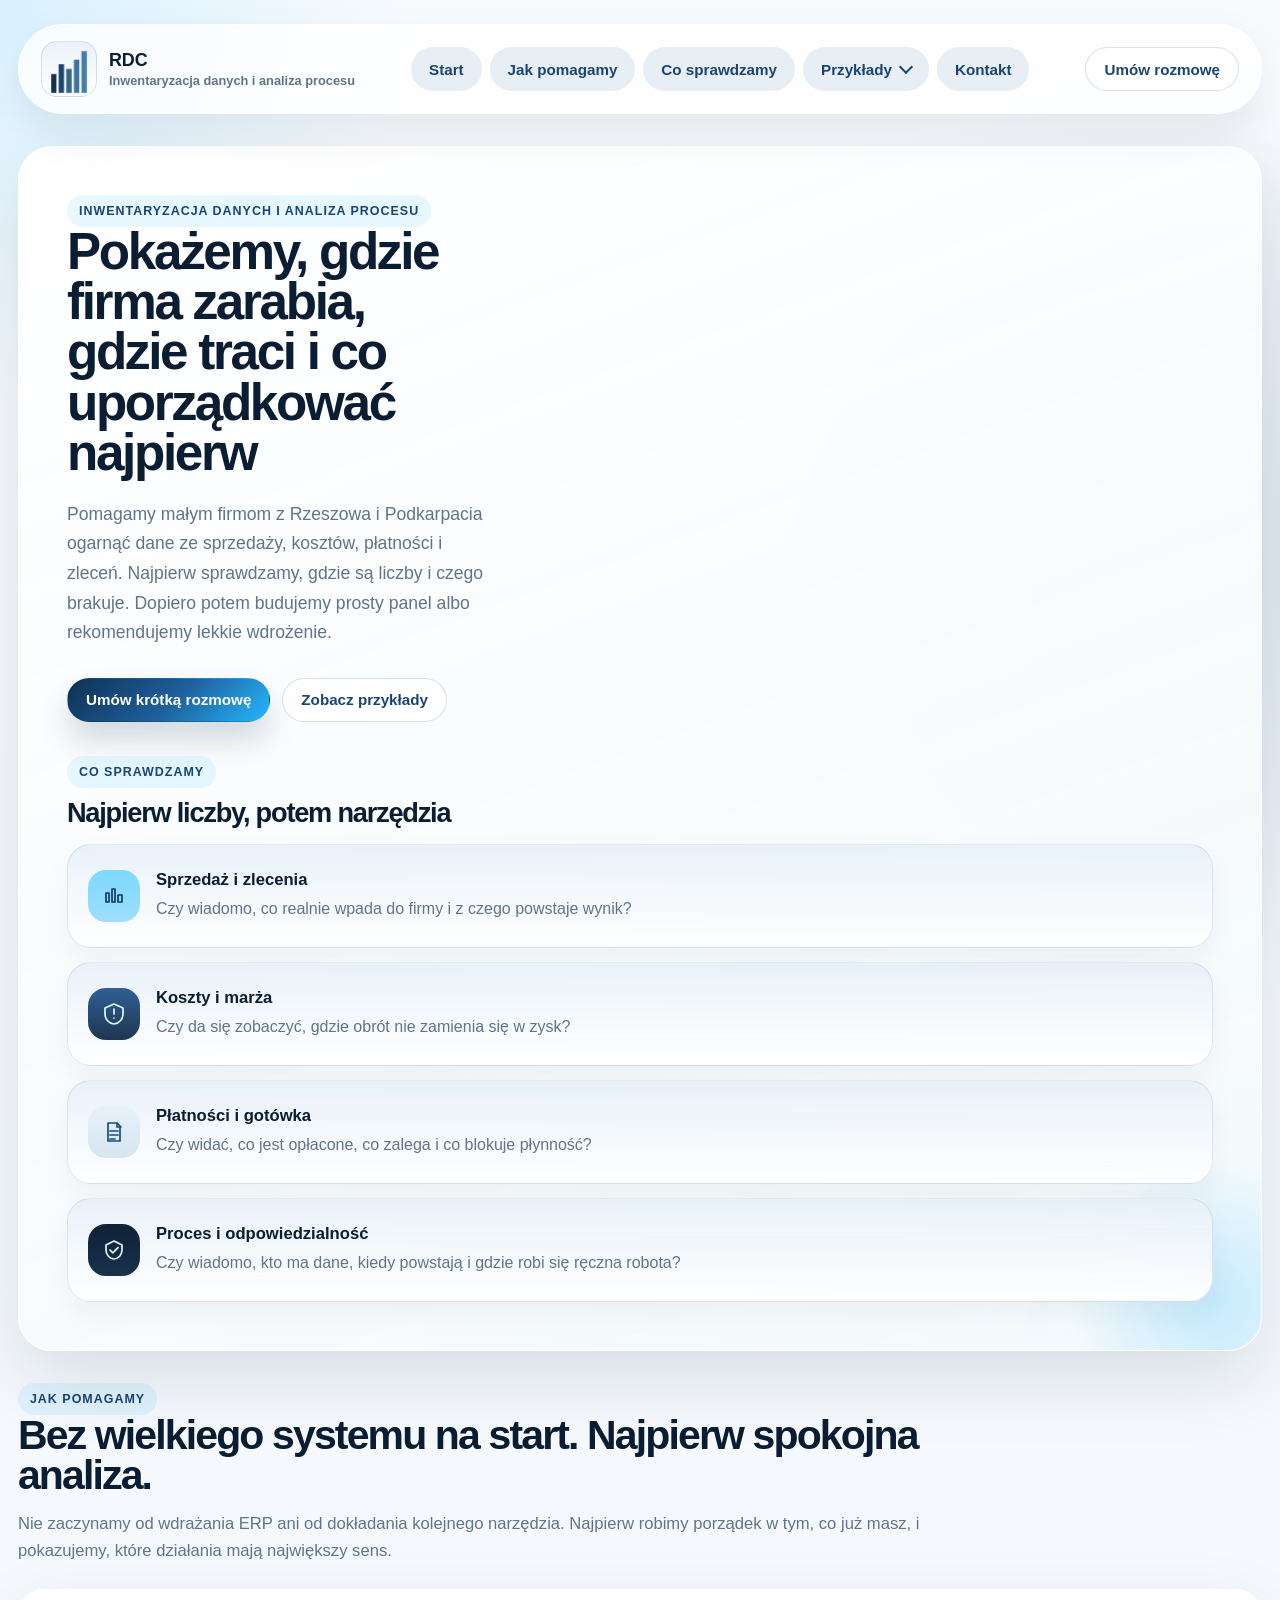
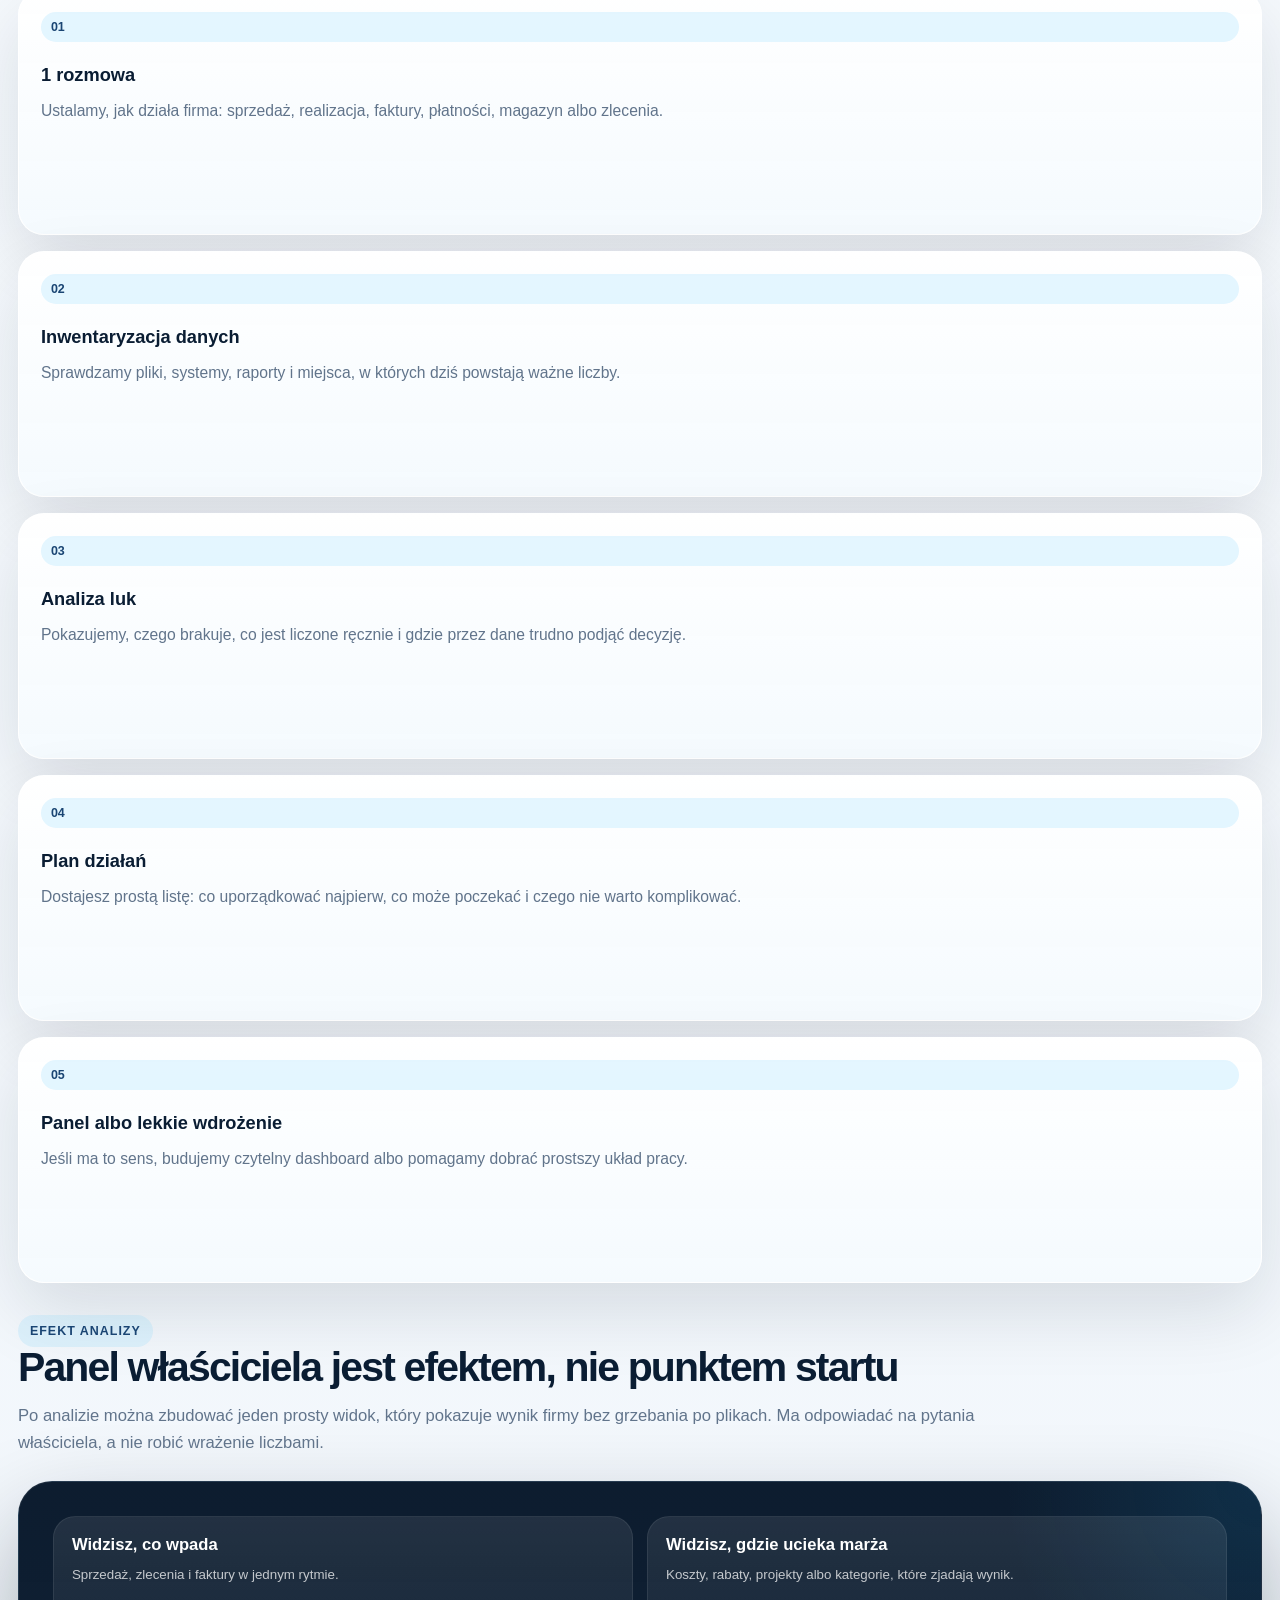
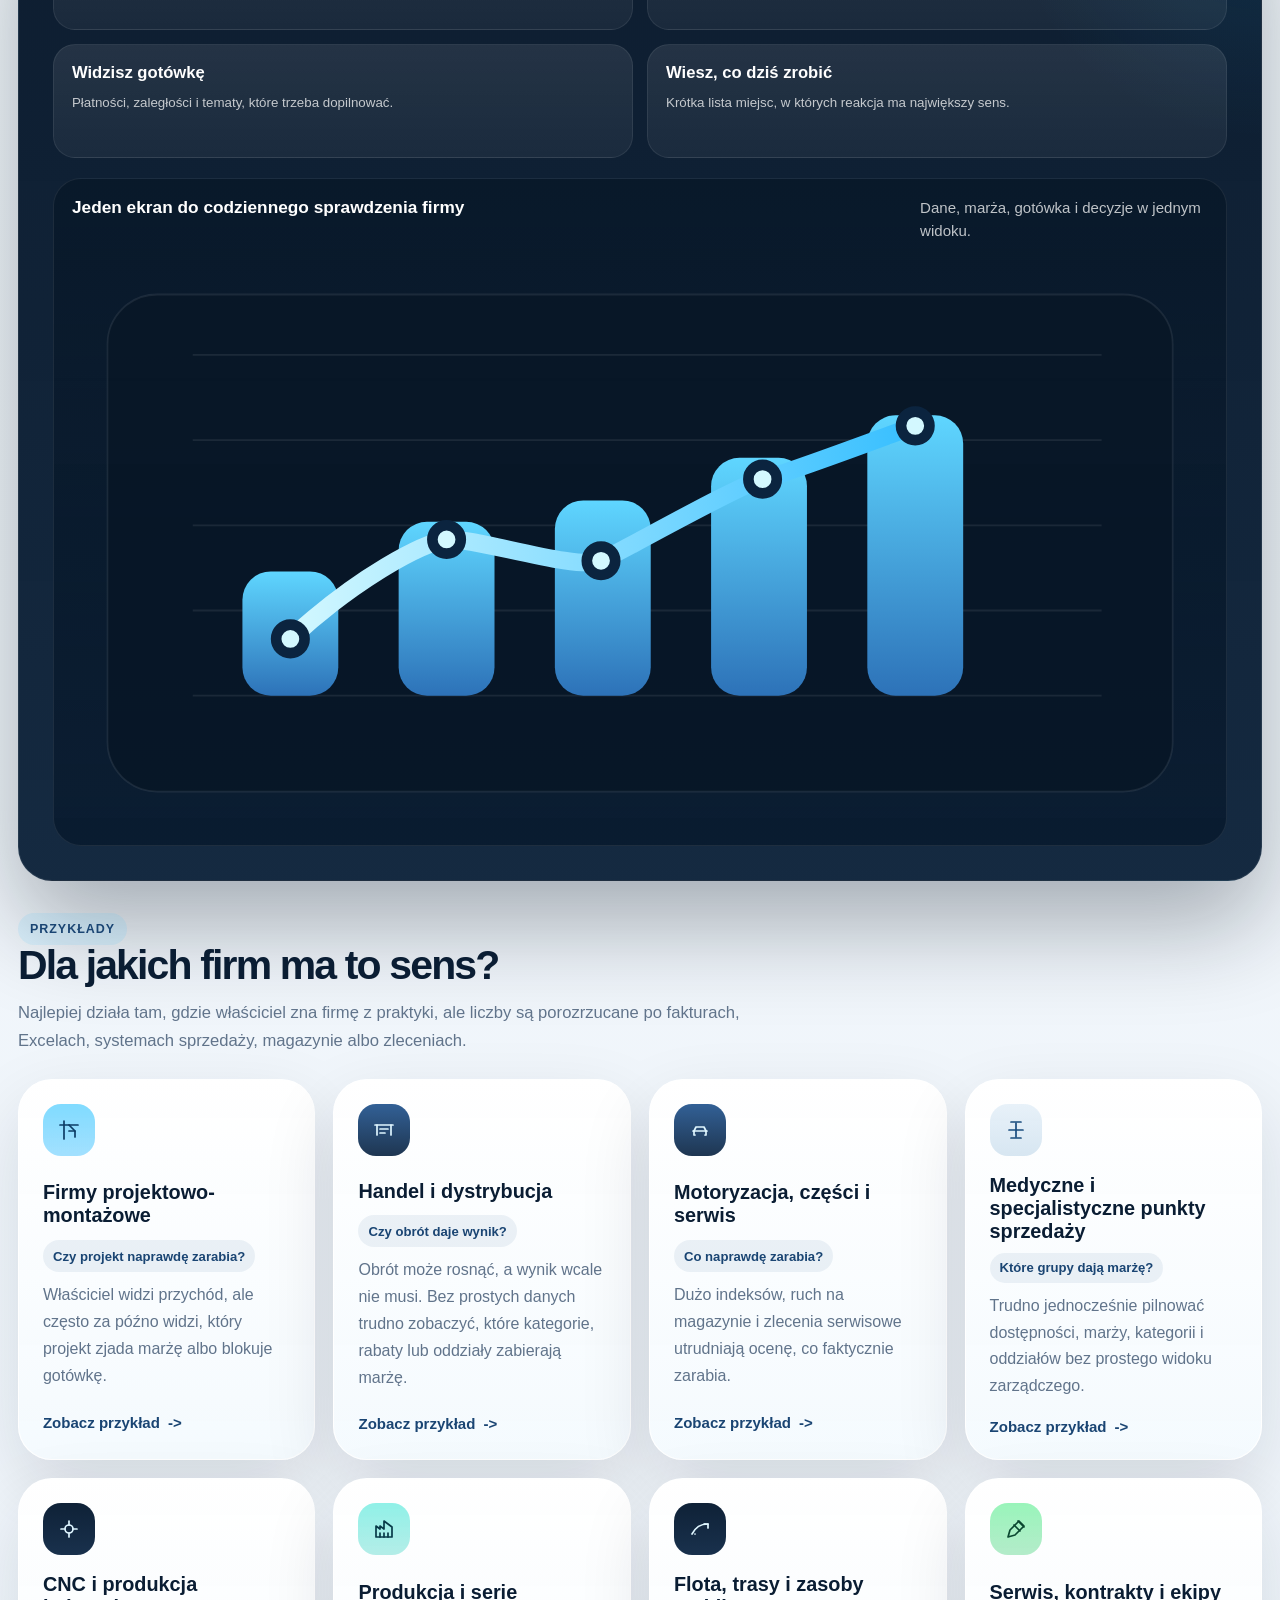
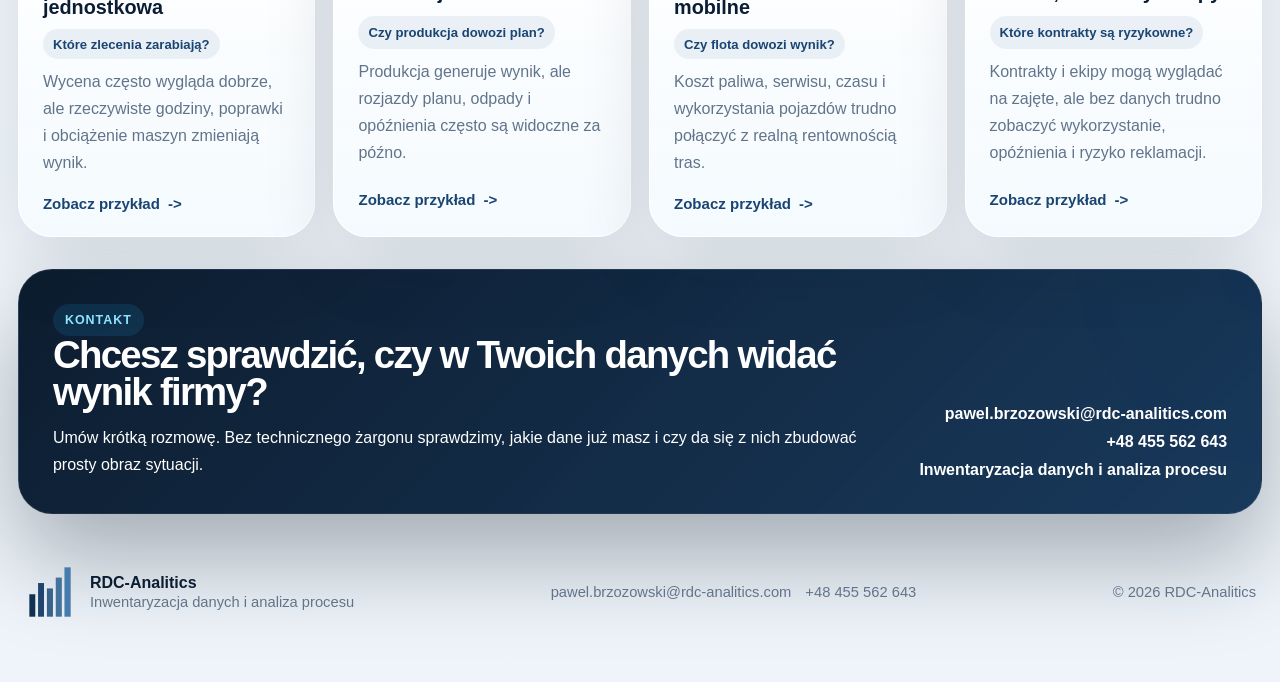
==== commit fff7b111: "2026.06.01 Seo Update" ====
--- a/index.html
+++ b/index.html
@@ -3,28 +3,42 @@
 <head>
   <meta charset="utf-8">
   <meta name="viewport" content="width=device-width, initial-scale=1">
-  <title>RDC | Dane, analityka i raporty dla firm</title>
-  <meta name="description" content="RDC łączy dane sprzedaży, kosztów, płatności i wyniku w jeden czytelny panel właściciela dla małej firmy.">
+  <title>RDC-Analitics | Inwentaryzacja danych i analiza procesu Rzeszów</title>
+  <meta name="description" content="RDC-Analitics pomaga małym firmom z Rzeszowa i Podkarpacia uporządkować dane, znaleźć miejsca utraty marży i przygotować prosty plan działań.">
+  <meta name="keywords" content="inwentaryzacja danych Rzeszów, analiza procesu Podkarpacie, analiza danych dla firm, dashboard dla właściciela, raporty dla małej firmy">
+  <meta property="og:title" content="RDC-Analitics | Inwentaryzacja danych i analiza procesu">
+  <meta property="og:description" content="Pokazujemy, gdzie firma zarabia, gdzie traci i co warto uporządkować najpierw.">
+  <meta property="og:type" content="website">
+  <meta property="og:url" content="https://rdc-analitics.com/">
+  <meta property="og:image" content="https://rdc-analitics.com/assets/rdc-analitics-logo-lockup.png">
+  <meta property="og:locale" content="pl_PL">
+  <meta name="twitter:card" content="summary_large_image">
+  <meta name="twitter:title" content="RDC-Analitics | Analiza danych dla małych firm">
+  <meta name="twitter:description" content="Inwentaryzacja danych i analiza procesu dla firm z Rzeszowa i Podkarpacia.">
+  <meta name="twitter:image" content="https://rdc-analitics.com/assets/rdc-analitics-logo-lockup.png">
+  <link rel="canonical" href="https://rdc-analitics.com/">
+  <link rel="icon" type="image/png" href="assets/rdc-analitics-logo-mark.png">
+  <link rel="apple-touch-icon" href="assets/rdc-analitics-logo-mark.png">
   <link rel="stylesheet" href="assets/styles.css">
 </head>
 <body data-page="home" data-asset-prefix="">
   <div class="page-shell">
     <header class="topbar">
-      <a class="brand" href="#start" aria-label="RDC">
+      <a class="brand" href="#start" aria-label="RDC-Analitics">
         <span class="brand-mark">
-          <img src="assets/rdc-analitics-logo-mark.png" alt="RDC">
+          <img src="assets/rdc-analitics-logo-mark.png" alt="RDC-Analitics - logo">
         </span>
         <span class="brand-copy">
           <strong>RDC</strong>
-          <small data-company-claim></small>
+          <small data-company-claim>Inwentaryzacja danych i analiza procesu</small>
         </span>
       </a>
 
       <nav class="nav" aria-label="Nawigacja główna">
         <a href="#start">Start</a>
-        <a href="#z-chaosu-do-porzadku">Z chaosu do porządku</a>
-        <a href="#panel-wlasciciela">Panel właściciela</a>
-        <a href="#dla-kogo">Dla kogo</a>
+        <a href="#jak-pomagamy">Jak pomagamy</a>
+        <a href="#co-sprawdzamy">Co sprawdzamy</a>
+        <a href="#przyklady">Przykłady</a>
         <a href="#kontakt">Kontakt</a>
       </nav>
 
@@ -36,23 +50,24 @@
         <article class="hero-intro-card">
           <div class="hero-intro-grid">
             <div class="hero-copy">
-              <span class="eyebrow">Analytics as a Service</span>
-              <h1>Wiesz, co dzieje się w firmie — bez przekopywania się przez pliki</h1>
+              <span class="eyebrow">Inwentaryzacja danych i analiza procesu</span>
+              <h1>Pokażemy, gdzie firma zarabia, gdzie traci i co uporządkować najpierw</h1>
               <p class="hero-lead">
-                Łączymy dane z codziennej pracy w jeden czytelny panel. Pokazuje on sprzedaż,
-                koszty, płatności i wynik, żeby łatwiej podejmować decyzje.
+                Pomagamy małym firmom z Rzeszowa i Podkarpacia ogarnąć dane ze sprzedaży,
+                kosztów, płatności i zleceń. Najpierw sprawdzamy, gdzie są liczby i czego brakuje.
+                Dopiero potem budujemy prosty panel albo rekomendujemy lekkie wdrożenie.
               </p>
 
               <div class="hero-actions">
-                <a class="button" href="#panel-wlasciciela">Zobacz panel</a>
-                <a class="button secondary" href="#kontakt">Umów rozmowę</a>
+                <a class="button" href="#kontakt">Umów krótką rozmowę</a>
+                <a class="button secondary" href="#przyklady">Zobacz przykłady</a>
               </div>
             </div>
 
             <aside class="hero-area-panel" aria-labelledby="obszary-panelu">
               <div class="hero-area-heading">
-                <span class="eyebrow">Najważniejsze obszary</span>
-                <h2 id="obszary-panelu">Najważniejsze obszary firmy w jednym miejscu</h2>
+                <span class="eyebrow">Co sprawdzamy</span>
+                <h2 id="obszary-panelu">Najpierw liczby, potem narzędzia</h2>
               </div>
 
               <div class="hero-area-list">
@@ -66,7 +81,7 @@
                   </span>
                   <div>
                     <strong>Sprzedaż i zlecenia</strong>
-                    <p>Widzisz, ile firma sprzedaje.</p>
+                    <p>Czy wiadomo, co realnie wpada do firmy i z czego powstaje wynik?</p>
                   </div>
                 </article>
 
@@ -80,7 +95,7 @@
                   </span>
                   <div>
                     <strong>Koszty i marża</strong>
-                    <p>Wiesz, na czym zarabiasz, a gdzie tracisz.</p>
+                    <p>Czy da się zobaczyć, gdzie obrót nie zamienia się w zysk?</p>
                   </div>
                 </article>
 
@@ -95,8 +110,8 @@
                     </svg>
                   </span>
                   <div>
-                    <strong>Płatności i faktury</strong>
-                    <p>Masz wszystko pod kontrolą w jednym miejscu.</p>
+                    <strong>Płatności i gotówka</strong>
+                    <p>Czy widać, co jest opłacone, co zalega i co blokuje płynność?</p>
                   </div>
                 </article>
 
@@ -108,8 +123,8 @@
                     </svg>
                   </span>
                   <div>
-                    <strong>Wynik firmy</strong>
-                    <p>Widzisz, ile naprawdę zostaje po kosztach.</p>
+                    <strong>Proces i odpowiedzialność</strong>
+                    <p>Czy wiadomo, kto ma dane, kiedy powstają i gdzie robi się ręczna robota?</p>
                   </div>
                 </article>
               </div>
@@ -118,114 +133,82 @@
         </article>
       </section>
 
-      <section class="journey-section" id="z-chaosu-do-porzadku">
+      <section class="journey-section" id="jak-pomagamy">
         <div class="section-heading">
-          <span class="eyebrow">Z chaosu do porządku</span>
-          <h2>Z chaosu do porządku</h2>
+          <span class="eyebrow">Jak pomagamy</span>
+          <h2>Bez wielkiego systemu na start. Najpierw spokojna analiza.</h2>
           <p>
-            Rozproszone dane zbieramy w jeden czytelny panel. Dzięki temu właściciel firmy szybciej
-            widzi, co się dzieje, gdzie są problemy i jakie decyzje trzeba podjąć.
+            Nie zaczynamy od wdrażania ERP ani od dokładania kolejnego narzędzia.
+            Najpierw robimy porządek w tym, co już masz, i pokazujemy, które działania mają największy sens.
           </p>
         </div>
 
-        <div class="journey-grid">
-          <article class="journey-card before-card">
-            <span class="card-label">Przed</span>
-            <h3>Dużo miejsc, mało jasności</h3>
-            <p class="journey-copy">Dane są porozrzucane po kilku systemach, plikach i raportach.</p>
-
-            <div class="journey-points-grid">
-              <article class="journey-point-card">
-                <strong>5+ miejsc do sprawdzania</strong>
-                <p>Excel, faktury, sklep, marketplace, koszty, płatności.</p>
-              </article>
-              <article class="journey-point-card">
-                <strong>Ciągłe przełączanie się</strong>
-                <p>Każde źródło pokazuje tylko fragment sytuacji.</p>
-              </article>
-              <article class="journey-point-card">
-                <strong>Łatwo coś przeoczyć</strong>
-                <p>Sprzedaż jest w jednym miejscu, faktury w drugim, koszty jeszcze gdzie indziej.</p>
-              </article>
-              <article class="journey-point-card">
-                <strong>Ręczne składanie obrazu firmy</strong>
-                <p>Każdy dzień zaczyna się od szukania odpowiedzi i łączenia danych na własną rękę.</p>
-              </article>
-            </div>
-
-            <p class="journey-summary">
-              Właściciel traci czas na sprawdzanie kilku miejsc, zamiast od razu widzieć, jak naprawdę idzie firma.
-            </p>
-          </article>
-
-          <article class="journey-card after-card">
-            <span class="card-label">Po</span>
-            <h3>Jeden panel, szybsza decyzja</h3>
-            <p class="journey-copy">Najważniejsze informacje są zebrane w jednym miejscu.</p>
-
-            <div class="journey-points-grid">
-              <article class="journey-point-card">
-                <strong>1 ekran do codziennego sprawdzenia</strong>
-                <p>Sprzedaż, koszty, płatności i wynik firmy w jednym widoku.</p>
-              </article>
-              <article class="journey-point-card">
-                <strong>Mniej klikania</strong>
-                <p>Nie trzeba szukać danych po kilku plikach i systemach.</p>
-              </article>
-              <article class="journey-point-card">
-                <strong>Szybciej widać problem albo trend</strong>
-                <p>Od razu wiadomo, czy coś wymaga reakcji.</p>
-              </article>
-              <article class="journey-point-card">
-                <strong>Lepsza kontrola nad firmą</strong>
-                <p>Jedno otwarcie panelu wystarczy, żeby zobaczyć, co się dzieje i czy trzeba działać już dziś.</p>
-              </article>
-            </div>
-
-            <p class="journey-summary">
-              Zamiast codziennie składać obraz firmy z kilku miejsc, widzisz wszystko w jednym panelu.
-            </p>
-          </article>
-        </div>
-      </section>
-
-      <section class="dashboard-section" id="panel-wlasciciela">
+        <div class="process-grid">
+          <article class="process-step-card">
+            <span class="question-index">01</span>
+            <strong>1 rozmowa</strong>
+            <p>Ustalamy, jak działa firma: sprzedaż, realizacja, faktury, płatności, magazyn albo zlecenia.</p>
+          </article>
+          <article class="process-step-card">
+            <span class="question-index">02</span>
+            <strong>Inwentaryzacja danych</strong>
+            <p>Sprawdzamy pliki, systemy, raporty i miejsca, w których dziś powstają ważne liczby.</p>
+          </article>
+          <article class="process-step-card">
+            <span class="question-index">03</span>
+            <strong>Analiza luk</strong>
+            <p>Pokazujemy, czego brakuje, co jest liczone ręcznie i gdzie przez dane trudno podjąć decyzję.</p>
+          </article>
+          <article class="process-step-card">
+            <span class="question-index">04</span>
+            <strong>Plan działań</strong>
+            <p>Dostajesz prostą listę: co uporządkować najpierw, co może poczekać i czego nie warto komplikować.</p>
+          </article>
+          <article class="process-step-card">
+            <span class="question-index">05</span>
+            <strong>Panel albo lekkie wdrożenie</strong>
+            <p>Jeśli ma to sens, budujemy czytelny dashboard albo pomagamy dobrać prostszy układ pracy.</p>
+          </article>
+        </div>
+      </section>
+
+      <section class="dashboard-section" id="co-sprawdzamy">
         <div class="section-heading">
-          <span class="eyebrow">Panel właściciela</span>
-          <h2>Cała firma na jednej stronie</h2>
+          <span class="eyebrow">Efekt analizy</span>
+          <h2>Panel właściciela jest efektem, nie punktem startu</h2>
           <p>
-            Jeden ekran do codziennego sprawdzenia firmy. Sprzedaż, koszty, płatności i wynik
-            w jednym miejscu — bez szukania po plikach, narzędziach i wiadomościach.
+            Po analizie można zbudować jeden prosty widok, który pokazuje wynik firmy bez grzebania po plikach.
+            Ma odpowiadać na pytania właściciela, a nie robić wrażenie liczbami.
           </p>
         </div>
 
         <article class="dashboard-panel">
           <div class="dashboard-strip dashboard-strip-wide">
             <article class="status-card">
-              <strong>Sprzedaż rośnie</strong>
-              <small>Widać tempo miesiąca i to, co realnie wpada do firmy.</small>
+              <strong>Widzisz, co wpada</strong>
+              <small>Sprzedaż, zlecenia i faktury w jednym rytmie.</small>
             </article>
             <article class="status-card">
-              <strong>Koszty pod kontrolą</strong>
-              <small>Łatwiej zauważyć, gdzie pojawia się problem.</small>
+              <strong>Widzisz, gdzie ucieka marża</strong>
+              <small>Koszty, rabaty, projekty albo kategorie, które zjadają wynik.</small>
             </article>
             <article class="status-card">
-              <strong>Płatności uporządkowane</strong>
-              <small>Wiadomo, co jest opłacone, a co wymaga sprawdzenia.</small>
+              <strong>Widzisz gotówkę</strong>
+              <small>Płatności, zaległości i tematy, które trzeba dopilnować.</small>
             </article>
             <article class="status-card">
-              <strong>Gotowe do użycia</strong>
-              <small>Panel pokazuje najważniejsze informacje w prosty i czytelny sposób.</small>
+              <strong>Wiesz, co dziś zrobić</strong>
+              <small>Krótka lista miejsc, w których reakcja ma największy sens.</small>
             </article>
           </div>
 
           <div class="chart-card">
             <div class="chart-legend">
               <strong>Jeden ekran do codziennego sprawdzenia firmy</strong>
-              <small>Sprzedaż, koszty, płatności i wynik w jednym widoku.</small>
+              <small>Dane, marża, gotówka i decyzje w jednym widoku.</small>
             </div>
 
-            <svg class="hero-chart" viewBox="0 0 640 320" role="img" aria-label="Przykładowy wykres trendu firmy">
+            <svg class="hero-chart" viewBox="0 0 640 320" role="img" aria-label="Przykładowy wykres wyniku firmy">
               <defs>
                 <linearGradient id="heroBarGradient" x1="0%" y1="0%" x2="0%" y2="100%">
                   <stop offset="0%" stop-color="#5fd6ff"></stop>
@@ -268,12 +251,13 @@
         </article>
       </section>
 
-      <section class="audience-section" id="dla-kogo">
+      <section class="audience-section" id="przyklady">
         <div class="section-heading compact-heading">
-          <span class="eyebrow">Dla kogo?</span>
-          <h2>Dla kogo?</h2>
+          <span class="eyebrow">Przykłady</span>
+          <h2>Dla jakich firm ma to sens?</h2>
           <p>
-            Dla właściciela małej firmy, który chce rozumieć swoje liczby bez wchodzenia w techniczne szczegóły.
+            Najlepiej działa tam, gdzie właściciel zna firmę z praktyki, ale liczby są porozrzucane
+            po fakturach, Excelach, systemach sprzedaży, magazynie albo zleceniach.
           </p>
         </div>
 
@@ -284,10 +268,10 @@
         <article class="contact-card">
           <div class="contact-copy">
             <span class="eyebrow">Kontakt</span>
-            <h2>Chcesz zobaczyć, jak taki panel mógłby wyglądać w Twojej firmie?</h2>
+            <h2>Chcesz sprawdzić, czy w Twoich danych widać wynik firmy?</h2>
             <p>
-              Umów krótką rozmowę. Pokażemy Ci, jakie dane warto połączyć i jak przełożyć je
-              na prosty, czytelny panel właściciela.
+              Umów krótką rozmowę. Bez technicznego żargonu sprawdzimy, jakie dane już masz
+              i czy da się z nich zbudować prosty obraz sytuacji.
             </p>
           </div>
 
@@ -302,10 +286,10 @@
 
     <footer class="footer">
       <div class="footer-brand">
-        <img src="assets/rdc-analitics-logo-mark.png" alt="RDC sygnet">
+        <img src="assets/rdc-analitics-logo-mark.png" alt="RDC-Analitics - sygnet">
         <div>
           <strong>RDC-Analitics</strong>
-          <small data-company-claim></small>
+          <small data-company-claim>Inwentaryzacja danych i analiza procesu</small>
         </div>
       </div>
       <div class="footer-contact">
--- a/assets/styles.css
+++ b/assets/styles.css
@@ -569,10 +569,36 @@
 .realization-card,
 .demo-info-card,
 .demo-pages-card,
-.demo-cta-card {
+.demo-cta-card,
+.process-step-card {
   background: linear-gradient(180deg, rgba(255, 255, 255, 0.96), rgba(244, 250, 254, 0.94));
   border: 1px solid rgba(255, 255, 255, 0.94);
   box-shadow: var(--shadow-soft);
+}
+
+.process-grid {
+  display: grid;
+  grid-template-columns: repeat(5, minmax(0, 1fr));
+  gap: 16px;
+}
+
+.process-step-card {
+  display: grid;
+  align-content: start;
+  gap: 12px;
+  min-height: 246px;
+  padding: 22px;
+  border-radius: var(--radius-lg);
+}
+
+.process-step-card strong {
+  display: block;
+  color: var(--navy-950);
+  font-size: 1.14rem;
+}
+
+.process-step-card p {
+  font-size: 0.98rem;
 }
 
 .journey-card {
@@ -746,7 +772,7 @@
 }
 
 .realization-link::after {
-  content: "→";
+  content: "->";
 }
 
 .contact-card {
@@ -855,7 +881,7 @@
 }
 
 .back-link::before {
-  content: "←";
+  content: "<-";
 }
 
 .demo-hero {
@@ -1164,7 +1190,8 @@
   }
 
   .journey-grid,
-  .demo-info-grid {
+  .demo-info-grid,
+  .process-grid {
     grid-template-columns: 1fr;
   }
 
@@ -1219,7 +1246,8 @@
   .dashboard-strip,
   .dashboard-strip-wide,
   .question-grid,
-  .journey-points-grid {
+  .journey-points-grid,
+  .process-grid {
     grid-template-columns: 1fr;
   }
 
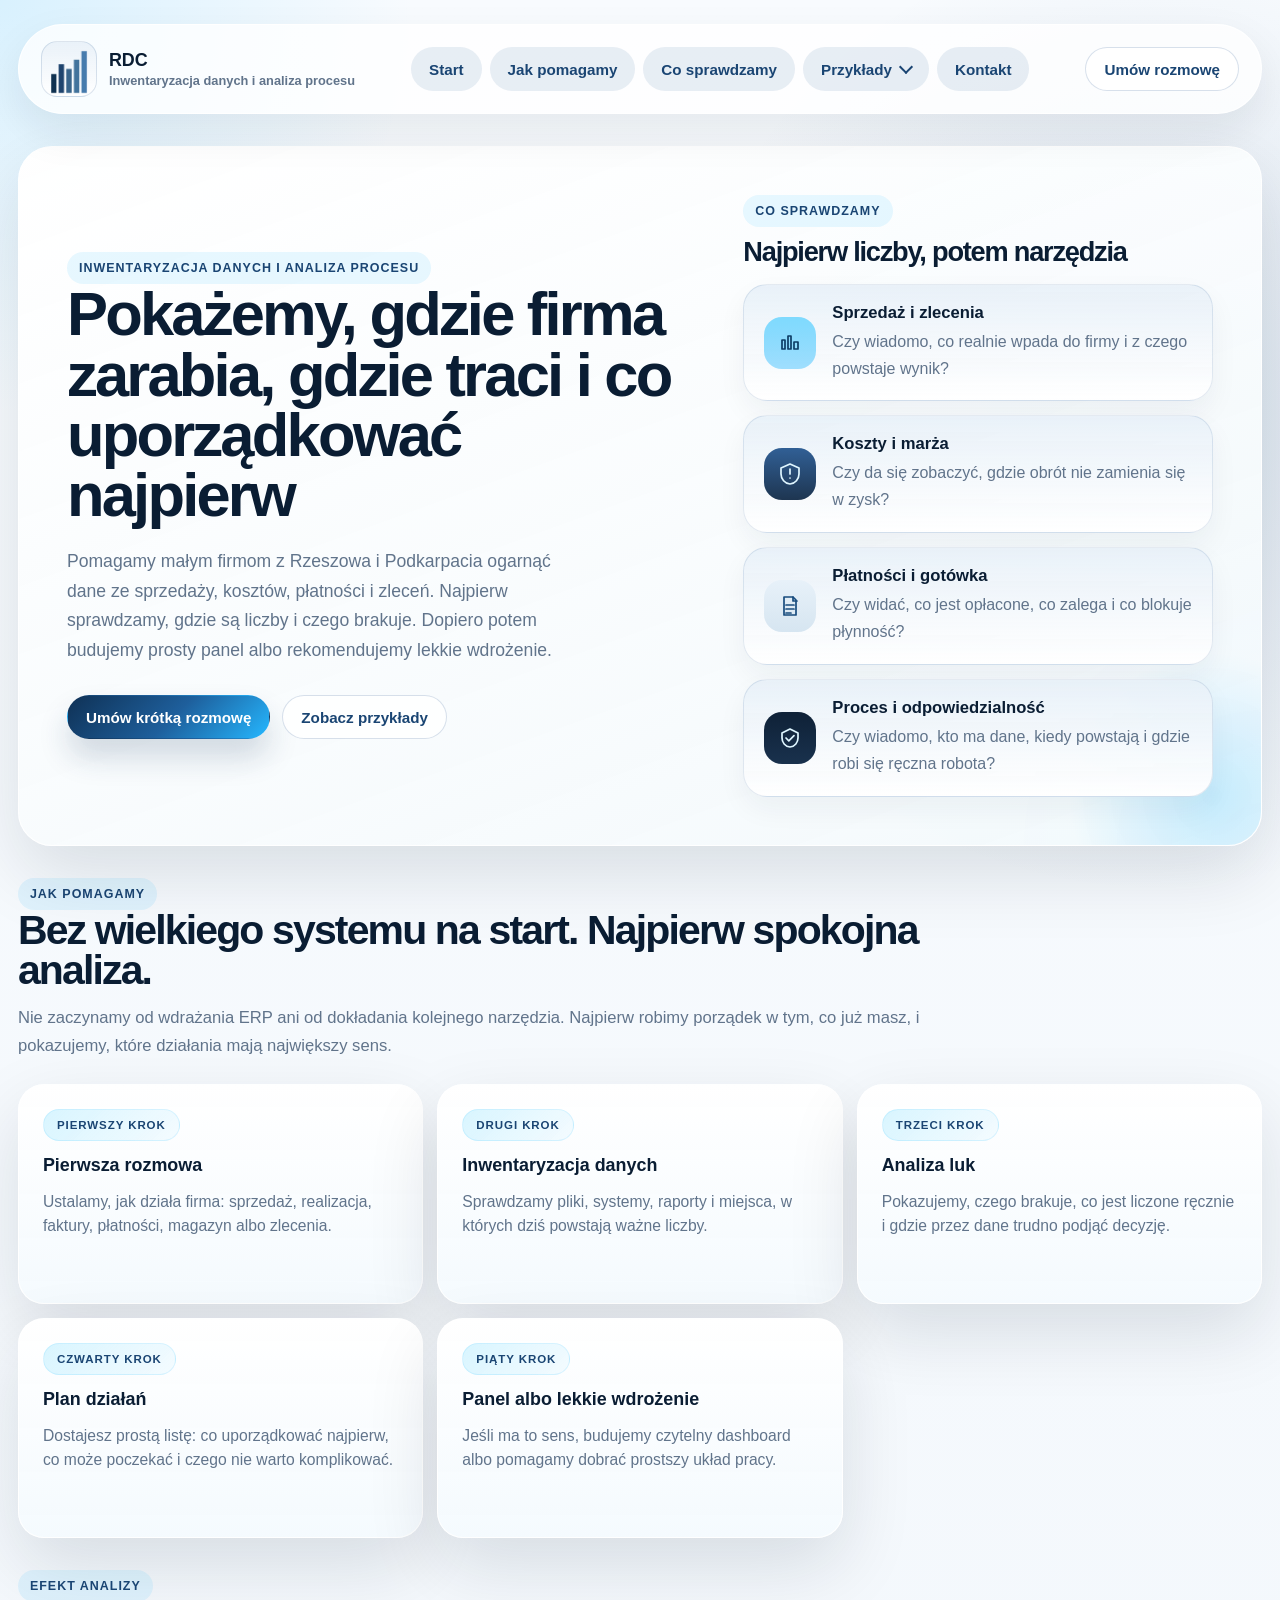
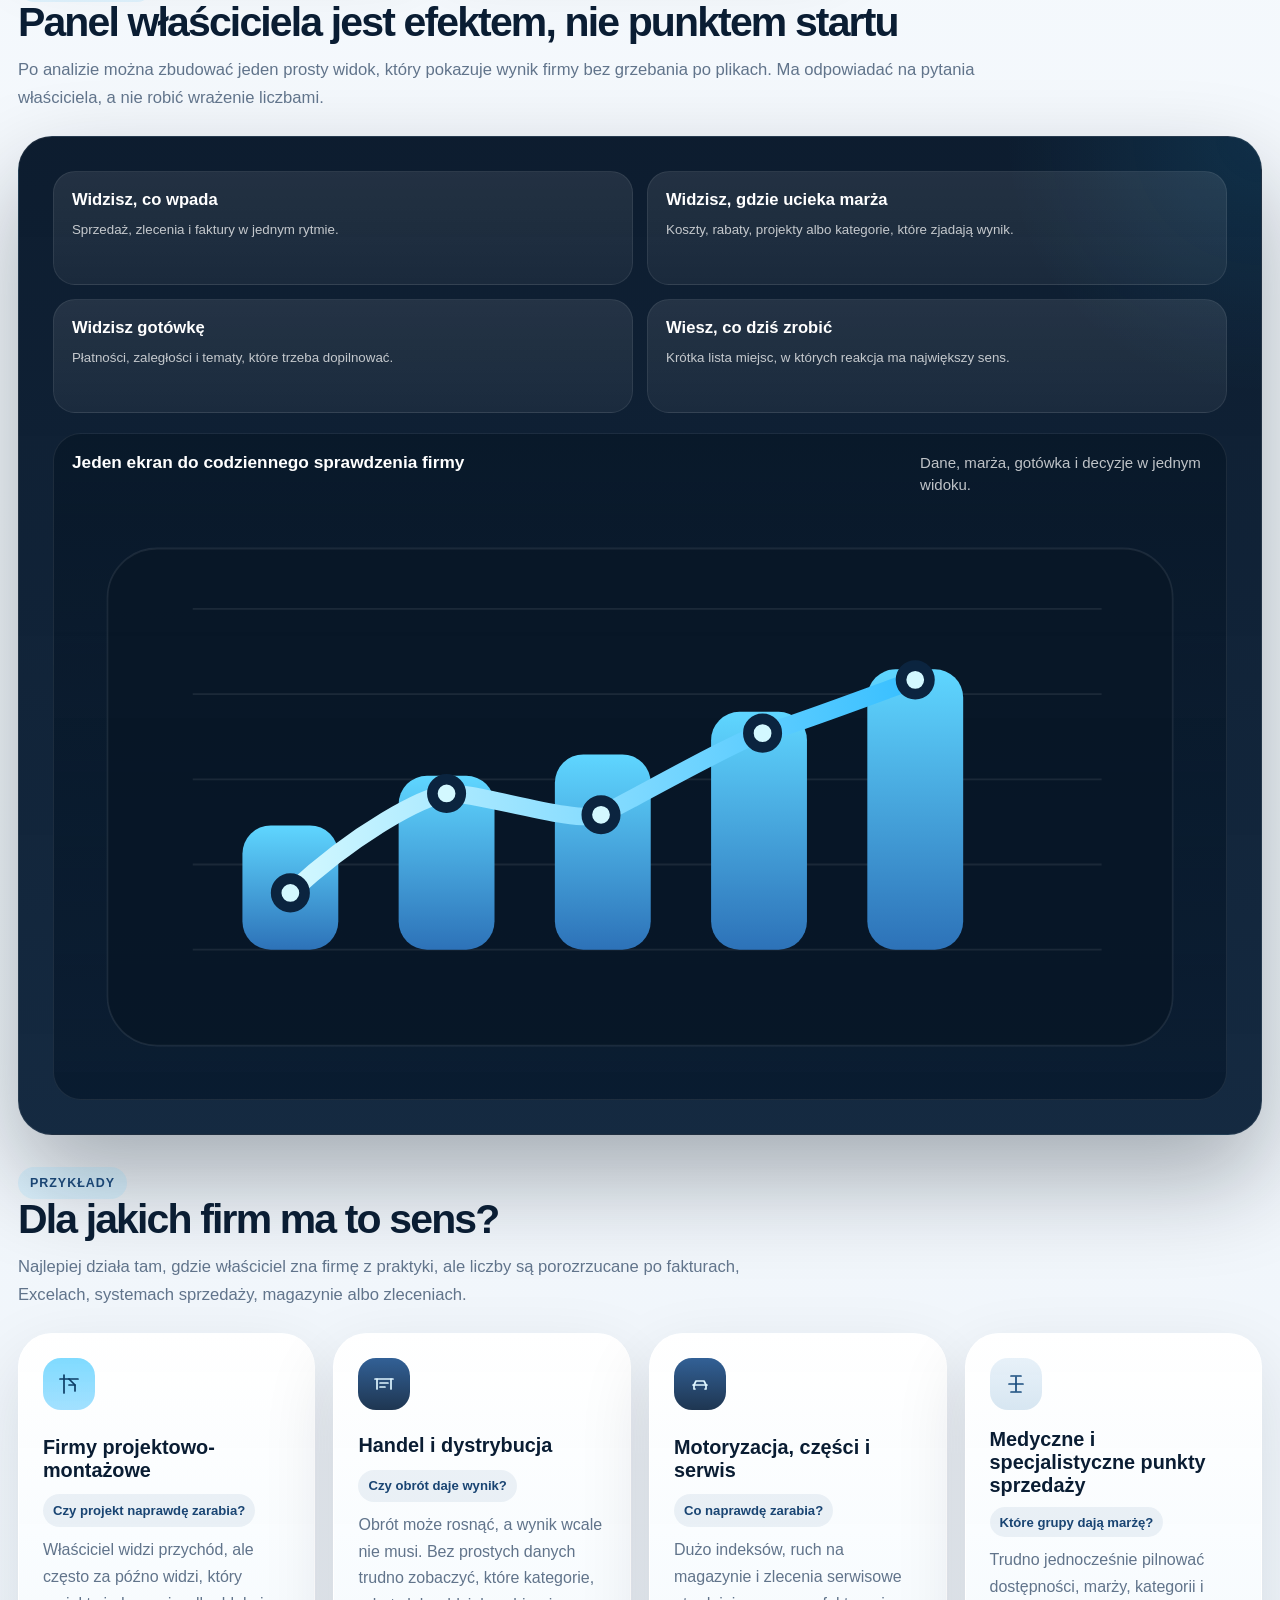
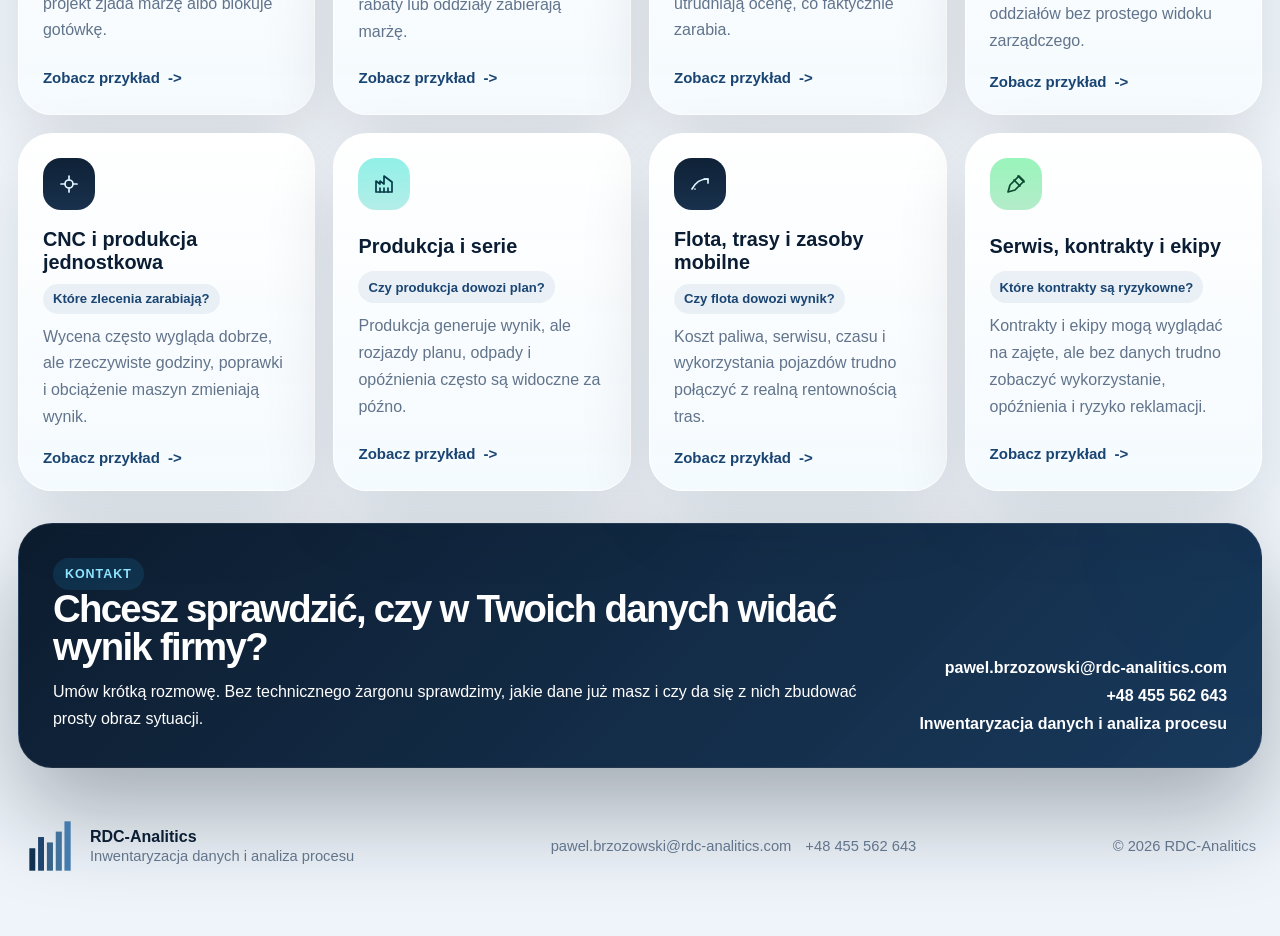
==== commit 813695c3: "Add files via upload" ====
--- a/index.html
+++ b/index.html
@@ -145,27 +145,27 @@
 
         <div class="process-grid">
           <article class="process-step-card">
-            <span class="question-index">01</span>
-            <strong>1 rozmowa</strong>
+            <span class="process-step-badge">Pierwszy krok</span>
+            <strong>Pierwsza rozmowa</strong>
             <p>Ustalamy, jak działa firma: sprzedaż, realizacja, faktury, płatności, magazyn albo zlecenia.</p>
           </article>
           <article class="process-step-card">
-            <span class="question-index">02</span>
+            <span class="process-step-badge">Drugi krok</span>
             <strong>Inwentaryzacja danych</strong>
             <p>Sprawdzamy pliki, systemy, raporty i miejsca, w których dziś powstają ważne liczby.</p>
           </article>
           <article class="process-step-card">
-            <span class="question-index">03</span>
+            <span class="process-step-badge">Trzeci krok</span>
             <strong>Analiza luk</strong>
             <p>Pokazujemy, czego brakuje, co jest liczone ręcznie i gdzie przez dane trudno podjąć decyzję.</p>
           </article>
           <article class="process-step-card">
-            <span class="question-index">04</span>
+            <span class="process-step-badge">Czwarty krok</span>
             <strong>Plan działań</strong>
             <p>Dostajesz prostą listę: co uporządkować najpierw, co może poczekać i czego nie warto komplikować.</p>
           </article>
           <article class="process-step-card">
-            <span class="question-index">05</span>
+            <span class="process-step-badge">Piąty krok</span>
             <strong>Panel albo lekkie wdrożenie</strong>
             <p>Jeśli ma to sens, budujemy czytelny dashboard albo pomagamy dobrać prostszy układ pracy.</p>
           </article>
--- a/assets/styles.css
+++ b/assets/styles.css
@@ -579,26 +579,44 @@
 .process-grid {
   display: grid;
   grid-template-columns: repeat(5, minmax(0, 1fr));
-  gap: 16px;
+  gap: 14px;
 }
 
 .process-step-card {
   display: grid;
   align-content: start;
-  gap: 12px;
-  min-height: 246px;
-  padding: 22px;
+  gap: 14px;
+  min-height: 220px;
+  padding: 24px;
   border-radius: var(--radius-lg);
+}
+
+.process-step-badge {
+  display: inline-flex;
+  justify-self: start;
+  align-items: center;
+  min-height: 32px;
+  padding: 7px 13px;
+  border-radius: 999px;
+  color: var(--navy-820);
+  font-size: 0.72rem;
+  font-weight: 850;
+  letter-spacing: 0.08em;
+  text-transform: uppercase;
+  background:
+    linear-gradient(135deg, rgba(212, 244, 255, 0.9), rgba(240, 250, 255, 0.72));
+  border: 1px solid rgba(91, 204, 255, 0.18);
 }
 
 .process-step-card strong {
   display: block;
   color: var(--navy-950);
-  font-size: 1.14rem;
+  font-size: clamp(1.12rem, 1.2vw, 1.28rem);
 }
 
 .process-step-card p {
   font-size: 0.98rem;
+  line-height: 1.55;
 }
 
 .journey-card {
@@ -1184,15 +1202,31 @@
 }
 
 @media (max-width: 1360px) {
-  .hero-intro-grid,
+  .hero-intro-grid {
+    grid-template-columns: minmax(0, 1fr) minmax(300px, 0.72fr);
+    gap: 24px;
+  }
+
   .demo-hero {
     grid-template-columns: 1fr;
   }
 
   .journey-grid,
-  .demo-info-grid,
+  .demo-info-grid {
+    grid-template-columns: 1fr;
+  }
+
+  .hero h1 {
+    max-width: 18ch;
+    font-size: clamp(3rem, 4.8vw, 4.9rem);
+  }
+
+  .hero-lead {
+    max-width: 52ch;
+  }
+
   .process-grid {
-    grid-template-columns: 1fr;
+    grid-template-columns: repeat(3, minmax(0, 1fr));
   }
 
   .dashboard-strip-wide {
@@ -1246,9 +1280,38 @@
   .dashboard-strip,
   .dashboard-strip-wide,
   .question-grid,
-  .journey-points-grid,
+  .journey-points-grid {
+    grid-template-columns: 1fr;
+  }
+
+  .hero-intro-grid {
+    grid-template-columns: minmax(0, 1fr) minmax(280px, 0.68fr);
+    gap: 20px;
+  }
+
+  .hero h1 {
+    max-width: 18ch;
+    font-size: clamp(2.55rem, 4.8vw, 3.75rem);
+  }
+
+  .hero-lead {
+    max-width: 48ch;
+  }
+
+  .hero-area-card {
+    padding: 14px;
+  }
+
+  .hero-area-card strong {
+    font-size: 0.96rem;
+  }
+
+  .hero-area-card p {
+    font-size: 0.9rem;
+  }
+
   .process-grid {
-    grid-template-columns: 1fr;
+    grid-template-columns: repeat(2, minmax(0, 1fr));
   }
 
   .chart-legend,
@@ -1266,6 +1329,21 @@
     left: auto;
     right: 0;
     transform: none;
+  }
+}
+
+@media (max-width: 860px) {
+  .hero-intro-grid {
+    grid-template-columns: 1fr;
+  }
+
+  .hero h1 {
+    max-width: 17ch;
+    font-size: clamp(2.35rem, 6.4vw, 3.1rem);
+  }
+
+  .hero-area-panel {
+    margin-top: 8px;
   }
 }
 
@@ -1290,8 +1368,13 @@
   }
 
   .hero h1 {
-    max-width: 11ch;
-    font-size: clamp(2.6rem, 11vw, 4.4rem);
+    max-width: 12.5ch;
+    font-size: clamp(2.45rem, 10vw, 3.7rem);
+  }
+
+  .hero-intro-grid,
+  .process-grid {
+    grid-template-columns: 1fr;
   }
 
   .hero-lead,
